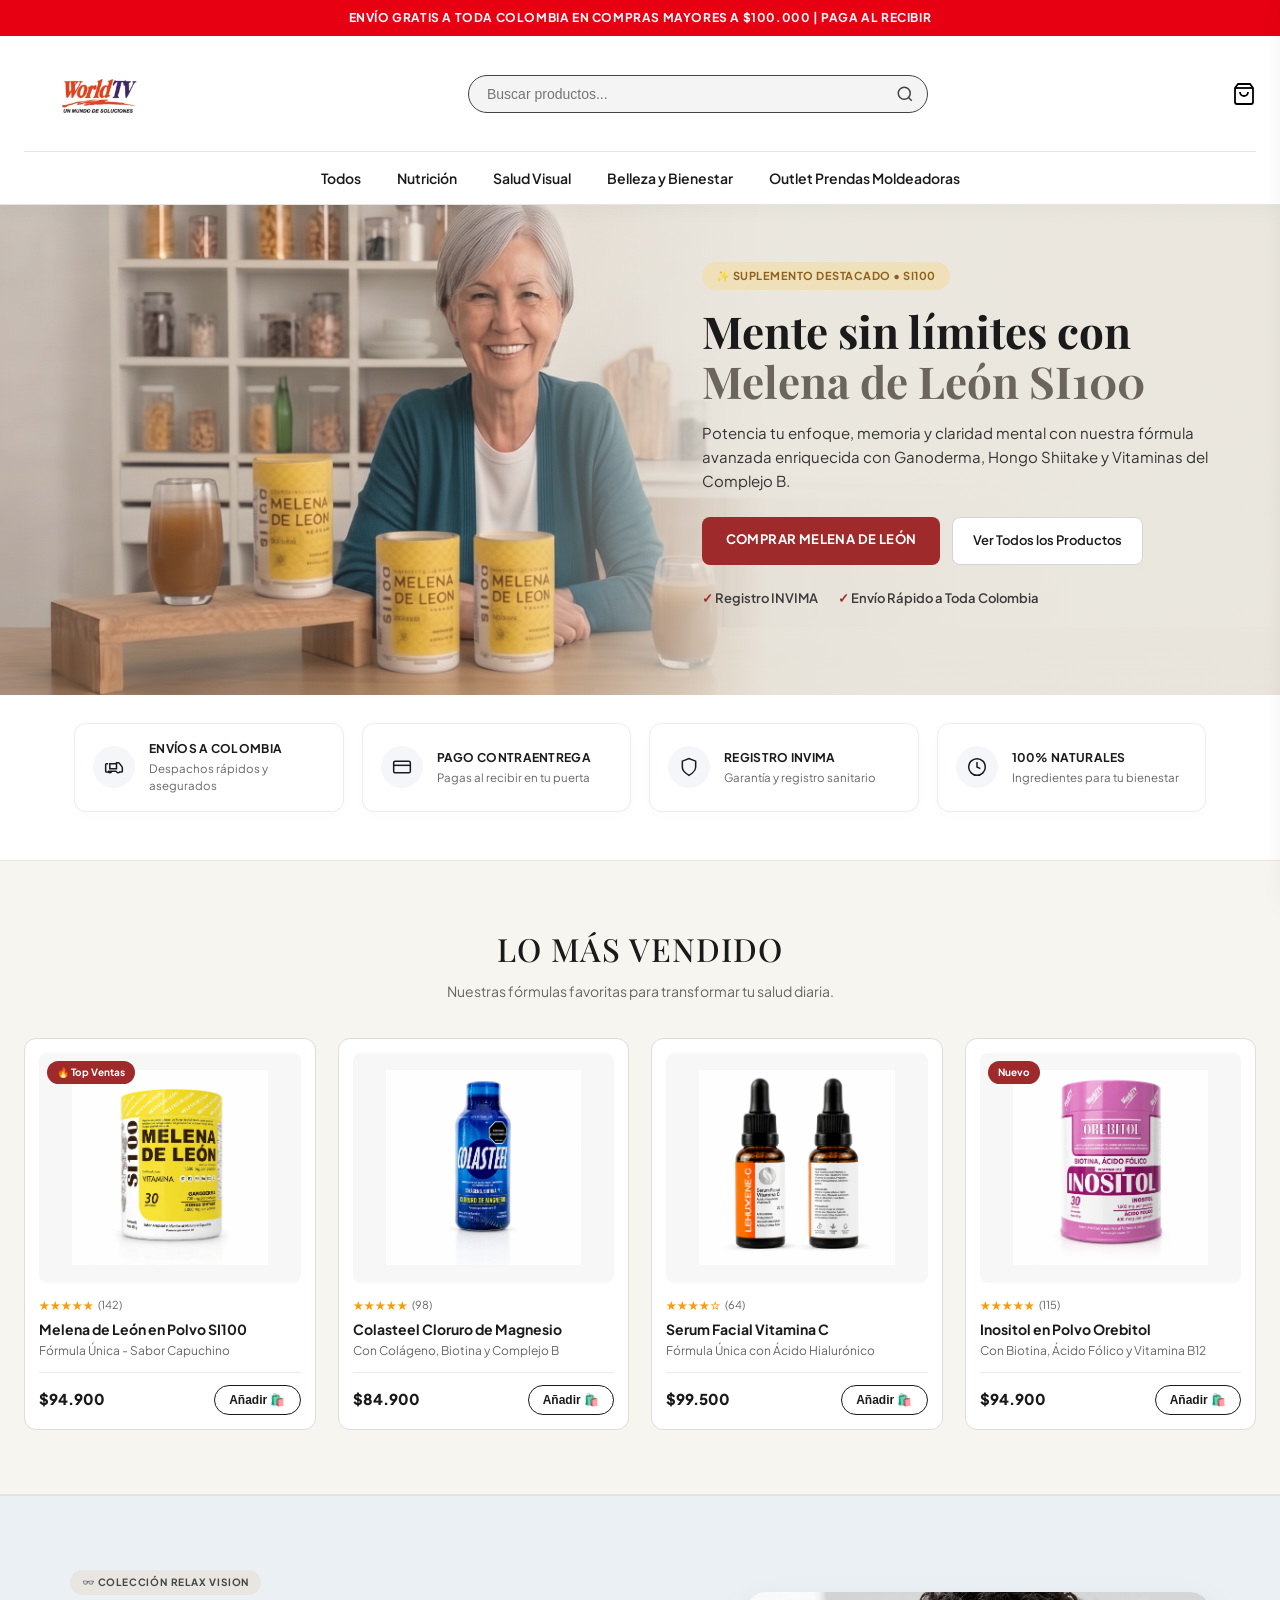
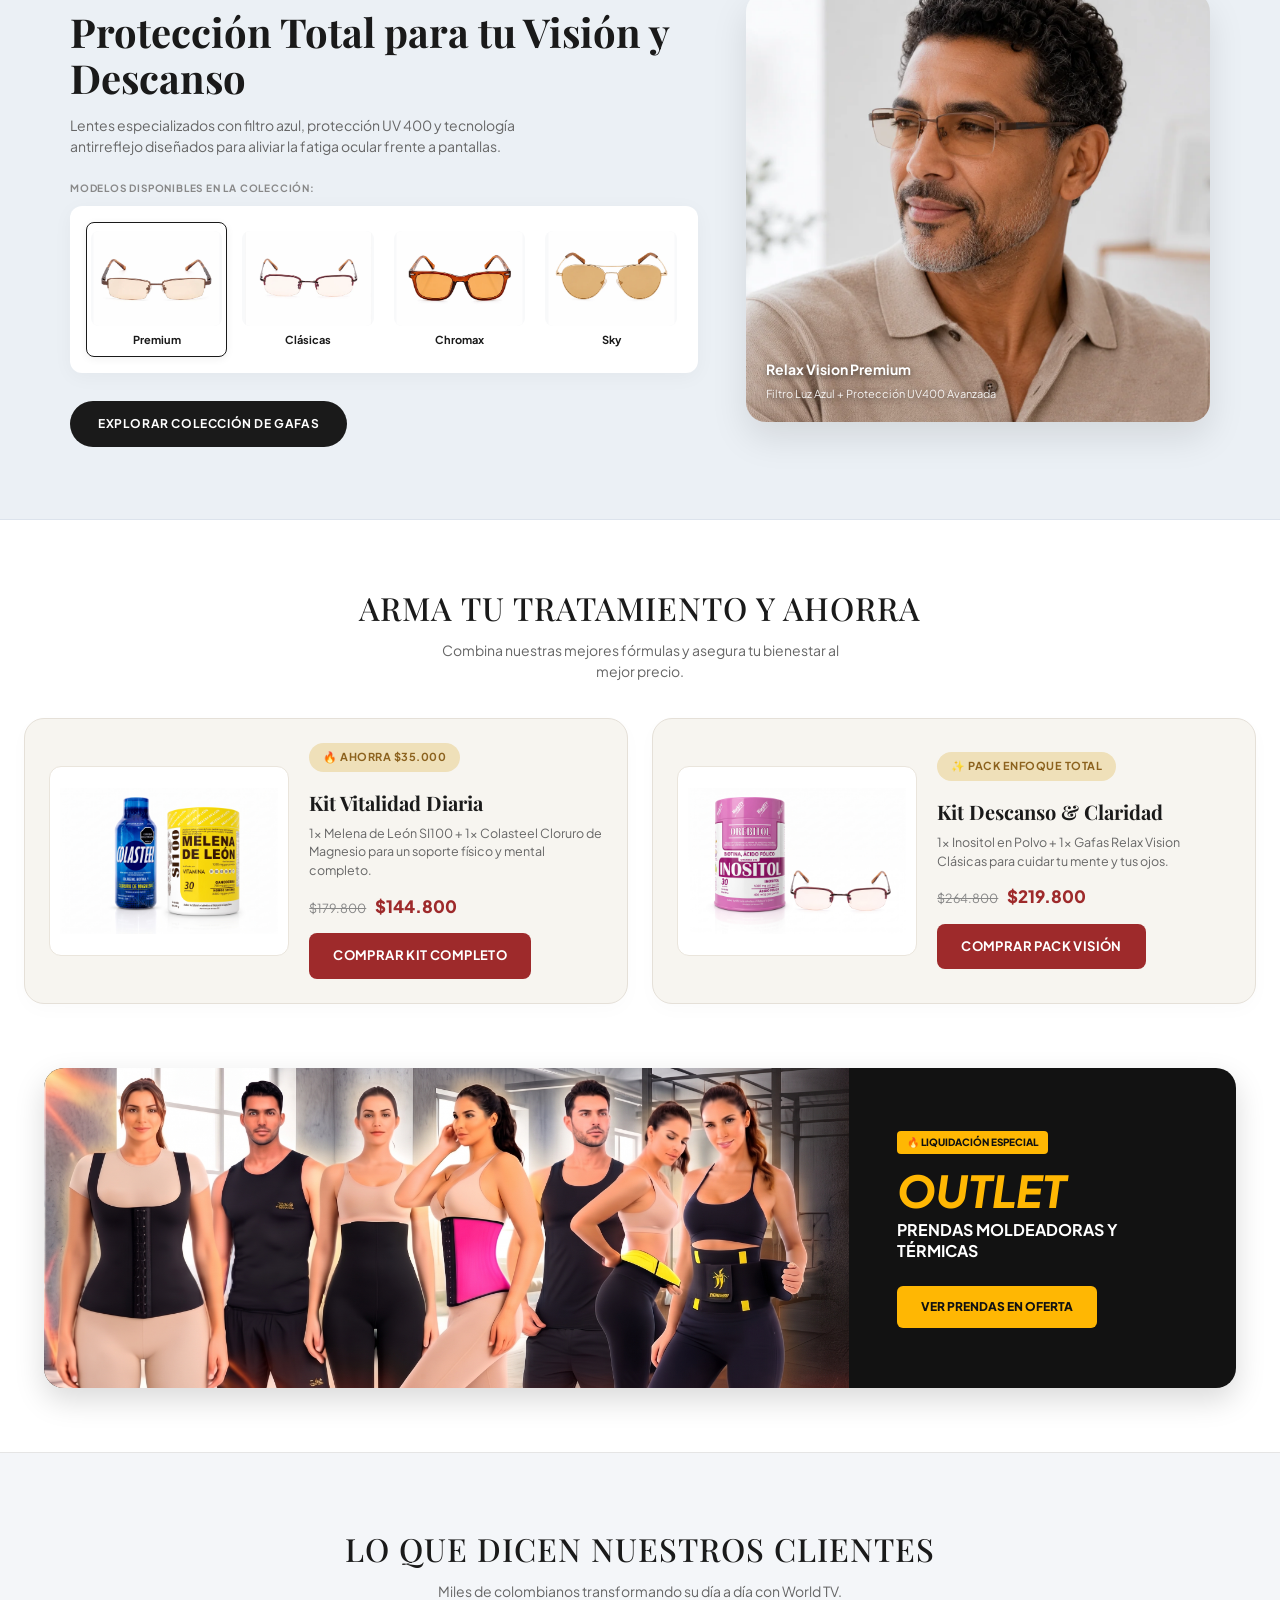
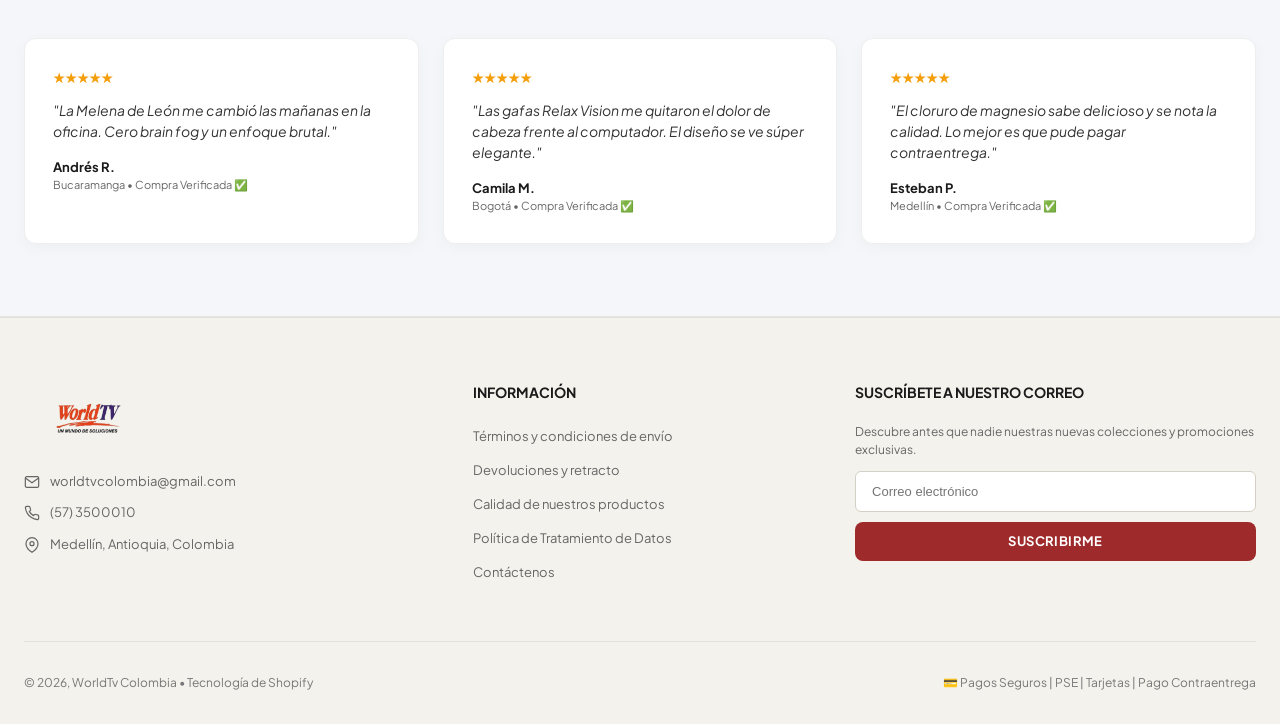
==== index.html @ 4fd919ef "feat :sparkles: responsive desing finished" ====
<!DOCTYPE html>
<html lang="es">
<head>
 <meta charset="UTF-8">
 <meta name="viewport" content="width=device-width, initial-scale=1.0">
 <title>World TV - Propuesta Rediseño Home</title>
 <!-- Tipografías -->
 <link rel="preconnect" href="https://fonts.googleapis.com">
 <link rel="preconnect" href="https://fonts.gstatic.com" crossorigin>
 <link href="https://fonts.googleapis.com/css2?family=Playfair+Display:wght@500;600;700&family=Plus+Jakarta+Sans:wght@400;500;600;700&display=swap" rel="stylesheet">
 <link rel="stylesheet" href="./styles.css">
</head>
<body>
 <!-- CONTENEDOR FIJO SUPERIOR (TOP BAR + HEADER) -->
 <div class="header-sticky-wrapper" id="headerWrapper">
   <!-- 1. TOP BAR -->
   <div class="top-bar">
     ENVÍO GRATIS A TODA COLOMBIA EN COMPRAS MAYORES A $100.000 | PAGA AL RECIBIR
   </div>
   <!-- 2. HEADER -->
   <!-- 2. HEADER -->
   <header class="site-header">
    <div class="header-main">
      <!-- Izquierda: Menú Hamburguesa (Solo visible en móvil) -->
      <button class="mobile-menu-btn" aria-label="Menú" onclick="toggleMobileMenu()">
        <svg width="24" height="24" fill="none" stroke="currentColor" stroke-width="2" viewBox="0 0 24 24">
          <line x1="3" y1="12" x2="21" y2="12"></line>
          <line x1="3" y1="6" x2="21" y2="6"></line>
          <line x1="3" y1="18" x2="21" y2="18"></line>
        </svg>
      </button>

      <!-- Logo (Alineado a la izquierda en PC, centrado en móvil gracias al CSS) -->
      <a href="./index.html" class="logo-link">
        <img src="./storage/images/logo.png" alt="World TV" class="site-logo">
      </a>

      <!-- Barra de búsqueda clásica (Visible en PC) -->
      <div class="search-bar">
        <input type="text" placeholder="Buscar productos...">
        <svg fill="none" stroke="currentColor" stroke-width="2" viewBox="0 0 24 24">
          <circle cx="11" cy="11" r="8"></circle>
          <line x1="21" y1="21" x2="16.65" y2="16.65"></line>
        </svg>
      </div>

      <!-- Acciones derechas para móvil (Lupa y Carrito) -->
      <div class="header-right-actions">
        <button class="search-toggle-btn" aria-label="Buscar" onclick="toggleSearchBox()">
          <svg width="22" height="22" fill="none" stroke="currentColor" stroke-width="2" viewBox="0 0 24 24">
            <circle cx="11" cy="11" r="8"></circle>
            <line x1="21" y1="21" x2="16.65" y2="16.65"></line>
          </svg>
        </button>
      </div>

      <!-- Botón de carrito general (Visible en PC y móvil) -->
      <button class="cart-btn" aria-label="Carrito" onclick="toggleCart()">
        <svg width="24" height="24" fill="none" stroke="currentColor" stroke-width="1.8" viewBox="0 0 24 24">
          <path d="M6 2L3 6v14a2 2 0 0 0 2 2h14a2 2 0 0 0 2-2V6l-3-4z"></path>
          <line x1="3" y1="6" x2="21" y2="6"></line>
          <path d="M16 10a4 4 0 0 1-8 0"></path>
        </svg>
      </button>
    </div>

    <!-- Barra de búsqueda desplegable oculta inicialmente en móviles -->
    <div class="expandable-search-bar" id="expandableSearch">
      <div class="search-bar">
        <input type="text" placeholder="Buscar Melena de León, Gafas, Magnesio...">
        <svg fill="none" stroke="currentColor" stroke-width="2" viewBox="0 0 24 24">
          <circle cx="11" cy="11" r="8"></circle>
          <line x1="21" y1="21" x2="16.65" y2="16.65"></line>
        </svg>
      </div>
    </div>

    <nav>
      <ul class="nav-links" id="navLinks">
        <li><a href="#" onclick="toggleMobileMenu()">Todos</a></li>
        <li><a href="./nutricion.html" onclick="toggleMobileMenu()">Nutrición</a></li>
        <li><a href="./vision.html" onclick="toggleMobileMenu()">Salud Visual</a></li>
        <li><a href="./belleza.html" onclick="toggleMobileMenu()">Belleza y Bienestar</a></li>
        <li><a href="./outlet.html" onclick="toggleMobileMenu()">Outlet Prendas Moldeadoras</a></li>
      </ul>
    </nav>
  </header>
 </div>

 <!-- 3. HERO BANNER PRINCIPAL -->
 <section class="hero-section">
   <div class="hero-container">
     <div class="hero-content">
       <span class="pill-badge">✨ SUPLEMENTO DESTACADO • SI100</span>
       <h1 class="hero-title">
         Mente sin límites con
         <span>Melena de León SI100</span>
       </h1>
       <p class="hero-desc">
         Potencia tu enfoque, memoria y claridad mental con nuestra fórmula avanzada enriquecida con Ganoderma, Hongo Shiitake y Vitaminas del Complejo B.
       </p>
       <div class="hero-ctas">
         <a href="#" class="btn-primary">COMPRAR MELENA DE LEÓN</a>
         <a href="./nutricion.html" class="btn-secondary">Ver Todos los Productos</a>
        </div>
       <div class="hero-checks">
         <span>Registro INVIMA</span>
         <span>Envío Rápido a Toda Colombia</span>
       </div>
     </div>
   </div>
 </section>

 <!-- 4. TRUST BADGES -->
 <section class="trust-section">
   <div class="trust-card">
     <div class="trust-icon">
       <svg width="20" height="20" fill="none" stroke="currentColor" stroke-width="1.8" viewBox="0 0 24 24"><path d="M5 18H3c-.6 0-1-.4-1-1V9c0-.6.4-1 1-1h2m14 10h2c.6 0 1-.4 1-1v-4c0-.5-.2-1-.5-1.4l-3-4c-.3-.4-.8-.6-1.3-.6H15v6m-10 4h10m-10 0a2 2 0 1 0 4 0m6 0a2 2 0 1 0 4 0M7 8h8v6H7V8z"></path></svg>
     </div>
     <div class="trust-text">
       <h4>Envíos a Colombia</h4>
       <p>Despachos rápidos y asegurados</p>
     </div>
   </div>
   <div class="trust-card">
     <div class="trust-icon">
       <svg width="20" height="20" fill="none" stroke="currentColor" stroke-width="1.8" viewBox="0 0 24 24"><rect x="2" y="5" width="20" height="14" rx="2"></rect><line x1="2" y1="10" x2="22" y2="10"></line></svg>
     </div>
     <div class="trust-text">
       <h4>Pago Contraentrega</h4>
       <p>Pagas al recibir en tu puerta</p>
     </div>
   </div>
   <div class="trust-card">
     <div class="trust-icon">
       <svg width="20" height="20" fill="none" stroke="currentColor" stroke-width="1.8" viewBox="0 0 24 24"><path d="M12 22s8-4 8-10V5l-8-3-8 3v7c0 6 8 10 8 10z"></path></svg>
     </div>
     <div class="trust-text">
       <h4>Registro INVIMA</h4>
       <p>Garantía y registro sanitario</p>
     </div>
   </div>
   <div class="trust-card">
     <div class="trust-icon">
       <svg width="20" height="20" fill="none" stroke="currentColor" stroke-width="1.8" viewBox="0 0 24 24"><path d="M12 22C6.5 22 2 17.5 2 12S6.5 2 12 2s10 4.5 10 10-4.5 10-10 10z"></path><path d="M12 6v6l4 2"></path></svg>
     </div>
     <div class="trust-text">
       <h4>100% Naturales</h4>
       <p>Ingredientes para tu bienestar</p>
     </div>
   </div>
 </section>

 <!-- 5. LO MÁS VENDIDO -->
 <section class="bestsellers-section">
   <div class="section-header">
     <h2>LO MÁS VENDIDO</h2>
     <p>Nuestras fórmulas favoritas para transformar tu salud diaria.</p>
   </div>
   <div class="products-grid">
     <!-- Producto 1 -->
     <article class="product-card">
       <span class="card-badge">🔥 Top Ventas</span>
       <div class="product-img-box">
         <img src="./storage/images/melena_x_1_IA.webp" alt="Melena de León">
       </div>
       <div class="product-rating">★★★★★ <span>(142)</span></div>
       <h3 class="product-title">Melena de León en Polvo SI100</h3>
       <p class="product-subtitle">Fórmula Única - Sabor Capuchino</p>
       <div class="product-bottom">
         <div class="product-price">$94.900</div>
         <button class="add-btn">Añadir 🛍️</button>
       </div>
     </article>
     <!-- Producto 2: Colasteel Cloruro de Magnesio (Con enlace directo) -->
     <article class="product-card">
       <a href="./producto.html" style="text-decoration: none; color: inherit; display: flex; flex-direction: column; height: 100%;">
         <div class="product-img-box">
           <img src="./storage/images/cloruro_x_1_IA_4a08858f-a74e-4d46-a666-cbb3b61e67df.webp" alt="Cloruro de Magnesio">
         </div>
         <div class="product-rating">★★★★★ <span>(98)</span></div>
         <h3 class="product-title">Colasteel Cloruro de Magnesio</h3>
         <p class="product-subtitle">Con Colágeno, Biotina y Complejo B</p>
       </a>
       <div class="product-bottom">
         <div class="product-price">$84.900</div>
         <button class="add-btn" onclick="window.location.href='./producto.html'">Añadir 🛍️</button>
       </div>
     </article>
     <!-- Producto 3 -->
     <article class="product-card">
       <div class="product-img-box">
         <img src="./storage/images/suerox2.webp" alt="Vitamina C">
       </div>
       <div class="product-rating">★★★★☆ <span>(64)</span></div>
       <h3 class="product-title">Serum Facial Vitamina C</h3>
       <p class="product-subtitle">Fórmula Única con Ácido Hialurónico</p>
       <div class="product-bottom">
         <div class="product-price">$99.500</div>
         <button class="add-btn">Añadir 🛍️</button>
       </div>
     </article>
     <!-- Producto 4 -->
     <article class="product-card">
       <span class="card-badge">Nuevo</span>
       <div class="product-img-box">
         <img src="./storage/images/inositol_x_1_IA.webp" alt="Inositol">
       </div>
       <div class="product-rating">★★★★★ <span>(115)</span></div>
       <h3 class="product-title">Inositol en Polvo Orebitol</h3>
       <p class="product-subtitle">Con Biotina, Ácido Fólico y Vitamina B12</p>
       <div class="product-bottom">
         <div class="product-price">$94.900</div>
         <button class="add-btn">Añadir 🛍️</button>
       </div>
     </article>
   </div>
 </section>

 <!-- 6. COLECCIÓN RELAX VISION -->
 <section class="vision-section">
   <div class="vision-container">
     <div>
       <span class="vision-tag">👓 COLECCIÓN RELAX VISION</span>
       <h2 class="vision-title">Protección Total para tu Visión y Descanso</h2>
       <p class="vision-desc">
         Lentes especializados con filtro azul, protección UV 400 y tecnología antirreflejo diseñados para aliviar la fatiga ocular frente a pantallas.
       </p>
       <div class="models-label">MODELOS DISPONIBLES EN LA COLECCIÓN:</div>
      
       <div class="models-box">
         <!-- Modelo 1: Premium -->
         <div class="model-item active"
              data-img="https://www.worldtv.com.co/cdn/shop/files/realx_vision_premuim_uso.png?v=1781670203"
              data-title="Relax Vision Premium"
              data-desc="Filtro Luz Azul + Protección UV400 Avanzada">
           <div class="model-img-thumb">
             <img src="./storage/images/realx_vision_premuim.webp" alt="Premium">
           </div>
           <span>Premium</span>
         </div>
         <!-- Modelo 2: Clásicas -->
         <div class="model-item"
              data-img="https://www.worldtv.com.co/cdn/shop/files/clasicas_en_uso.png?v=1781669479"
              data-title="Relax Vision Clásicas"
              data-desc="Filtro Antirreflejo + Luz Azul">
           <div class="model-img-thumb">
             <img src="./storage/images/calsicas.webp" alt="Clásicas">
           </div>
           <span>Clásicas</span>
         </div>
         <!-- Modelo 3: Chromax -->
         <div class="model-item"
              data-img="https://www.worldtv.com.co/cdn/shop/files/cromax_uso_joven.png?v=1781671367"
              data-title="Relax Vision Chromax"
              data-desc="Protección UV400 y Contraste Mejorado">
           <div class="model-img-thumb">
             <img src="./storage/images/cromax.webp" alt="Chromax">
           </div>
           <span>Chromax</span>
         </div>
         <!-- Modelo 4: Sky -->
         <div class="model-item"
              data-img="https://www.worldtv.com.co/cdn/shop/files/SKY_uso.png?v=1781672999"
              data-title="Relax Vision Sky"
              data-desc="Filtro Azul y Diseño Liviano">
           <div class="model-img-thumb">
             <img src="./storage/images/SKY.webp" alt="Sky">
           </div>
           <span>Sky</span>
         </div>
       </div>
       <a href="./vision.html" class="btn-dark">EXPLORAR COLECCIÓN DE GAFAS</a>
     </div>
    
     <div class="vision-image-card">
       <img id="mainVisionImg" src="./storage/images/realx_vision_premuim_uso_hombre.webp" alt="Modelo Gafas Relax Vision">
       <div class="vision-img-caption">
         <strong id="mainVisionTitle">Relax Vision Premium</strong>
         <span id="mainVisionDesc">Filtro Luz Azul + Protección UV400 Avanzada</span>
       </div>
     </div>
   </div>
 </section>

 <!-- 7. KITS Y COMBOS AHORRO -->
 <section class="kits-section-wrapper">
   <div class="section-header">
     <h2>ARMA TU TRATAMIENTO Y AHORRA</h2>
     <p>Combina nuestras mejores fórmulas y asegura tu bienestar al mejor precio.</p>
   </div>
   <div class="kits-grid">
     <div class="kit-card">
       <div class="kit-image-box">
         <img src="./storage/images/colasteel+melena.jpeg" alt="Kit Vitalidad Diaria">
       </div>
       <div class="kit-info">
         <span class="pill-badge">🔥 Ahorra $35.000</span>
         <h3>Kit Vitalidad Diaria</h3>
         <p>1x Melena de León SI100 + 1x Colasteel Cloruro de Magnesio para un soporte físico y mental completo.</p>
         <div class="kit-price"><del>$179.800</del> $144.800</div>
         <a href="#" class="btn-primary">COMPRAR KIT COMPLETO</a>
       </div>
     </div>
     <div class="kit-card">
       <div class="kit-image-box">
         <img src="./storage/images/inositol+clasicas.jpeg" alt="Kit Descanso y Claridad">
       </div>
       <div class="kit-info">
         <span class="pill-badge">✨ Pack Enfoque Total</span>
         <h3>Kit Descanso & Claridad</h3>
         <p>1x Inositol en Polvo + 1x Gafas Relax Vision Clásicas para cuidar tu mente y tus ojos.</p>
         <div class="kit-price"><del>$264.800</del> $219.800</div>
         <a href="#" class="btn-primary">COMPRAR PACK VISIÓN</a>
       </div>
     </div>
   </div>
 </section>

 <!-- 8. BANNER OUTLET MOLDEADORAS -->
 <section class="outlet-section">
   <div class="outlet-banner">
     <div class="outlet-people"></div>
     <div class="outlet-content">
       <span class="outlet-badge">🔥 LIQUIDACIÓN ESPECIAL</span>
       <h2 class="outlet-title">OUTLET</h2>
       <p class="outlet-subtitle">PRENDAS MOLDEADORAS Y TÉRMICAS</p>
       <a href="./outlet.html" class="outlet-btn">VER PRENDAS EN OFERTA</a>
     </div>
   </div>
 </section>

 <!-- 9. TESTIMONIOS -->
 <section class="reviews-section">
   <div class="section-header">
     <h2>LO QUE DICEN NUESTROS CLIENTES</h2>
     <p>Miles de colombianos transformando su día a día con World TV.</p>
   </div>
   <div class="reviews-grid">
     <div class="review-card">
       <div class="review-stars">★★★★★</div>
       <p class="review-text">"La Melena de León me cambió las mañanas en la oficina. Cero brain fog y un enfoque brutal."</p>
       <div class="review-author">Andrés R. <span>Bucaramanga • Compra Verificada ✅</span></div>
     </div>
     <div class="review-card">
       <div class="review-stars">★★★★★</div>
       <p class="review-text">"Las gafas Relax Vision me quitaron el dolor de cabeza frente al computador. El diseño se ve súper elegante."</p>
       <div class="review-author">Camila M. <span>Bogotá • Compra Verificada ✅</span></div>
     </div>
     <div class="review-card">
       <div class="review-stars">★★★★★</div>
       <p class="review-text">"El cloruro de magnesio sabe delicioso y se nota la calidad. Lo mejor es que pude pagar contraentrega."</p>
       <div class="review-author">Esteban P. <span>Medellín • Compra Verificada ✅</span></div>
     </div>
   </div>
 </section>

 <!-- 10. FOOTER LIMPIO Y ELEGANTE -->
 <footer class="site-footer">
   <div class="footer-container">
     <div class="footer-col">
       <a href="#" class="footer-logo-link">
         <img src="./storage/images/logo.png" alt="World TV" class="footer-logo">
       </a>
      
       <!-- Contacto con iconos SVG profesionales (Cero emojis) -->
       <div class="footer-contact-item">
         <svg width="16" height="16" fill="none" stroke="currentColor" stroke-width="1.8" viewBox="0 0 24 24"><path d="M4 4h16c1.1 0 2 .9 2 2v12c0 1.1-.9 2-2 2H4c-1.1 0-2-.9-2-2V6c0-1.1.9-2 2-2z"></path><polyline points="22,6 12,13 2,6"></polyline></svg>
         worldtvcolombia@gmail.com
       </div>
      
       <div class="footer-contact-item">
         <svg width="16" height="16" fill="none" stroke="currentColor" stroke-width="1.8" viewBox="0 0 24 24"><path d="M22 16.92v3a2 2 0 0 1-2.18 2 19.79 19.79 0 0 1-8.63-3.07 19.5 19.5 0 0 1-6-6 19.79 19.79 0 0 1-3.07-8.67A2 2 0 0 1 4.11 2h3a2 2 0 0 1 2 1.72 12.84 12.84 0 0 0 .7 2.81 2 2 0 0 1-.45 2.11L8.09 9.91a16 16 0 0 0 6 6l1.27-1.27a2 2 0 0 1 2.11-.45 12.84 12.84 0 0 0 2.81.7A2 2 0 0 1 22 16.92z"></path></svg>
         (57) 3500010
       </div>
      
       <div class="footer-contact-item">
         <svg width="16" height="16" fill="none" stroke="currentColor" stroke-width="1.8" viewBox="0 0 24 24"><path d="M21 10c0 7-9 13-9 13s-9-6-9-13a9 9 0 0 1 18 0z"></path><circle cx="12" cy="10" r="3"></circle></svg>
         Medellín, Antioquia, Colombia
       </div>
     </div>
     <div class="footer-col">
       <h4>Información</h4>
       <ul>
         <li><a href="#">Términos y condiciones de envío</a></li>
         <li><a href="#">Devoluciones y retracto</a></li>
         <li><a href="#">Calidad de nuestros productos</a></li>
         <li><a href="#">Política de Tratamiento de Datos</a></li>
         <li><a href="#">Contáctenos</a></li>
       </ul>
     </div>
     <div class="footer-col footer-newsletter">
       <h4>Suscríbete a nuestro correo</h4>
       <p style="font-size:12px; color:var(--text-muted); margin-bottom:12px;">Descubre antes que nadie nuestras nuevas colecciones y promociones exclusivas.</p>
       <input type="email" placeholder="Correo electrónico">
       <a href="#" class="btn-primary" style="display:block; text-align:center; padding:10px;">SUSCRIBIRME</a>
     </div>
   </div>
   <div class="footer-bottom">
     <div>© 2026, WorldTv Colombia • Tecnología de Shopify</div>
     <div>💳 Pagos Seguros | PSE | Tarjetas | Pago Contraentrega</div>
   </div>
 </footer>

 <!-- SCRIPT GENERAL -->
 <script src="./scripts.js"></script>

 <!-- SIDEBAR DEL CARRITO FLOTANTE -->
 <div class="cart-overlay" id="cartOverlay" onclick="toggleCart()"></div>
 <div class="cart-drawer" id="cartDrawer">
   <div class="cart-header">
     <h3>TU CARRITO</h3>
     <button class="cart-close-btn" onclick="toggleCart()">✕</button>
   </div>
   <div class="cart-body">
     <div class="cart-item-card">
       <img src="./storage/images/cloruro_x_1_IA_4a08858f-a74e-4d46-a666-cbb3b61e67df.webp" alt="Colasteel">
       <div class="cart-item-details">
         <div class="cart-item-title-row">
           <h4>Colasteel Cloruro de Magnesio 500 ml</h4>
           <button class="item-remove">✕</button>
         </div>
         <div class="cart-item-price-row">
           <span class="cart-item-old">$127.500</span>
           <span class="cart-item-current">$101.031</span>
         </div>
         <div class="cart-item-qty-row">
           <div class="qty-selector">
             <button>-</button>
             <span>1</span>
             <button>+</button>
           </div>
           <span class="cart-item-total">$101.031</span>
         </div>
       </div>
     </div>
     <div class="cart-upsell-section">
       <h5>Complementa tu rutina:</h5>
       <div class="cart-upsell-slider">
         <div class="upsell-card">
           <img src="./storage/images/suerox2.webp" alt="Resveratrol">
           <p class="upsell-name">Resveratrol 500 ml - Fórmula Única</p>
           <span class="upsell-price">A partir de $101.500,00 COP</span>
           <button class="upsell-add">Añadir</button>
         </div>
         <div class="upsell-card">
           <img src="./storage/images/melena_x_1_IA.webp" alt="Melena de León">
           <p class="upsell-name">Melena de León en Polvo - Sabor a capuchino</p>
           <span class="upsell-price">A partir de $94.900,00 COP</span>
           <button class="upsell-add">Añadir</button>
         </div>
       </div>
     </div>
   </div>
   <div class="cart-footer">
     <div class="cart-summary-row">
       <span>Subtotal</span>
       <strong>$101.031</strong>
     </div>
     <div class="cart-summary-row">
       <span>Envío</span>
       <strong>Incluido</strong>
     </div>
     <div class="cart-summary-row total-row">
       <span>Total</span>
       <strong>$101.031</strong>
     </div>
     <a href="#" class="cart-checkout-btn" onclick="toggleCart(); toggleCheckoutModal(); return false;">Pagar</a>
     <div class="cart-trust-badges">
       <span>🔒 4.8 <span>★★★★★</span> 500 de confianza</span>
       <span>🛡️ GMP producto</span>
     </div>
     <div class="payment-methods-icons">
       <span>💳</span> <span>Nequi</span> <span>Daviplata</span> <span>PSE</span> <span>Addi</span>
     </div>
   </div>
 </div>

 <!-- MODAL DE CHECKOUT / REALIZA TU PEDIDO -->
 <div class="checkout-modal-overlay" id="checkoutModalOverlay" onclick="toggleCheckoutModal()"></div>
 <div class="checkout-modal-container" id="checkoutModal">
   <div class="checkout-modal-header">
     <h2>¡REALIZA TU PEDIDO!</h2>
     <button class="checkout-close-btn" onclick="toggleCheckoutModal()">✕</button>
   </div>
   <div class="checkout-modal-body">
     <div class="checkout-form-col">
       <h3>INGRESA TUS DATOS COMPLETOS</h3>
       <form class="checkout-form" onsubmit="event.preventDefault(); alert('¡Pedido realizado con éxito!');">
         <div class="form-row">
           <div class="form-group">
             <label>Nombre:</label>
             <div class="input-with-icon">
               <svg width="14" height="14" fill="none" stroke="currentColor" stroke-width="2" viewBox="0 0 24 24"><path d="M20 21v-2a4 4 0 0 0-4-4H8a4 4 0 0 0-4 4v2"></path><circle cx="12" cy="7" r="4"></circle></svg>
               <input type="text" placeholder="Nombre" required>
             </div>
           </div>
           <div class="form-group">
             <label>Apellido:</label>
             <div class="input-with-icon">
               <svg width="14" height="14" fill="none" stroke="currentColor" stroke-width="2" viewBox="0 0 24 24"><path d="M20 21v-2a4 4 0 0 0-4-4H8a4 4 0 0 0-4 4v2"></path><circle cx="12" cy="7" r="4"></circle></svg>
               <input type="text" placeholder="Apellido" required>
             </div>
           </div>
         </div>
         <div class="form-row">
           <div class="form-group">
             <label>Teléfono:</label>
             <div class="input-with-icon">
               <svg width="14" height="14" fill="none" stroke="currentColor" stroke-width="2" viewBox="0 0 24 24"><path d="M22 16.92v3a2 2 0 0 1-2.18 2 19.79 19.79 0 0 1-8.63-3.07 19.5 19.5 0 0 1-6-6 19.79 19.79 0 0 1-3.07-8.67A2 2 0 0 1 4.11 2h3a2 2 0 0 1 2 1.72 12.84 12.84 0 0 0 .7 2.81 2 2 0 0 1-.45 2.11L8.09 9.91a16 16 0 0 0 6 6l1.27-1.27a2 2 0 0 1 2.11-.45 12.84 12.84 0 0 0 2.81.7A2 2 0 0 1 22 16.92z"></path></svg>
               <input type="tel" placeholder="Teléfono" required>
             </div>
           </div>
           <div class="form-group">
             <label>Departamento:</label>
             <select required>
               <option value="" disabled selected>Departamento</option>
               <option value="Antioquia">Antioquia</option>
               <option value="Bogota">Bogotá D.C.</option>
               <option value="Cundinamarca">Cundinamarca</option>
               <option value="Valle">Valle del Cauca</option>
               <option value="Santander">Santander</option>
             </select>
           </div>
         </div>
         <div class="form-row">
           <div class="form-group">
             <label>Ciudad:</label>
             <div class="input-with-icon">
               <svg width="14" height="14" fill="none" stroke="currentColor" stroke-width="2" viewBox="0 0 24 24"><path d="M21 10c0 7-9 13-9 13s-9-6-9-13a9 9 0 0 1 18 0z"></path><circle cx="12" cy="10" r="3"></circle></svg>
               <input type="text" placeholder="Ciudad" required>
             </div>
           </div>
           <div class="form-group">
             <label>Dirección:</label>
             <div class="input-with-icon">
               <svg width="14" height="14" fill="none" stroke="currentColor" stroke-width="2" viewBox="0 0 24 24"><path d="M21 10c0 7-9 13-9 13s-9-6-9-13a9 9 0 0 1 18 0z"></path><circle cx="12" cy="10" r="3"></circle></svg>
               <input type="text" placeholder="Calle, Carrera, Diagonal o Transversal" required>
             </div>
           </div>
         </div>
         <div class="form-row">
           <div class="form-group">
             <label>Correo electrónico:</label>
             <div class="input-with-icon">
               <svg width="14" height="14" fill="none" stroke="currentColor" stroke-width="2" viewBox="0 0 24 24"><path d="M4 4h16c1.1 0 2 .9 2 2v12c0 1.1-.9 2-2 2H4c-1.1 0-2-.9-2-2V6c0-1.1.9-2 2-2z"></path><polyline points="22,6 12,13 2,6"></polyline></svg>
               <input type="email" placeholder="Correo electrónico" required>
             </div>
           </div>
           <div class="form-group">
             <label>Especificación:</label>
             <div class="input-with-icon">
               <svg width="14" height="14" fill="none" stroke="currentColor" stroke-width="2" viewBox="0 0 24 24"><line x1="8" y1="6" x2="21" y2="6"></line><line x1="8" y1="12" x2="21" y2="12"></line><line x1="8" y1="18" x2="21" y2="18"></line><line x1="3" y1="6" x2="3.01" y2="6"></line><line x1="3" y1="12" x2="3.01" y2="12"></line><line x1="3" y1="18" x2="3.01" y2="18"></line></svg>
               <input type="text" placeholder="(Casa/Apartamento/Edificio)">
             </div>
           </div>
         </div>
       </form>
       <div class="shipping-banner-bar">
         🚚 ENVÍOS DE 24-48 HORAS 🚚
       </div>
     </div>
     <div class="checkout-summary-col">
       <div class="checkout-receipt-box">
         <div class="receipt-row">
           <span>Subtotal</span>
           <strong id="chkSubtotal">$179.800</strong>
         </div>
         <div class="receipt-row">
           <span>Envío</span>
           <strong>Incluido</strong>
         </div>
         <div class="receipt-row total">
           <span>Total</span>
           <strong id="chkTotal">$179.800</strong>
         </div>
       </div>
       <div class="checkout-packages-selector">
         <span class="packages-label-mini">Paquetes</span>
         <div class="checkout-pkgs-grid">
           <div class="chk-pkg-card" onclick="selectCheckoutPackage(this, '$101.031')">
             <span class="chk-title">Lleva 1</span>
             <img src="./storage/images/cloruro_x_1_IA_4a08858f-a74e-4d46-a666-cbb3b61e67df.webp" alt="1">
             <del>$127.500</del>
             <strong>$101.031</strong>
           </div>
           <div class="chk-pkg-card active" onclick="selectCheckoutPackage(this, '$179.800')">
             <span class="badge-best-chk">MAS VENDIDO</span>
             <span class="chk-title">Lleva 2</span>
             <img src="./storage/images/suerox2.webp" alt="2">
             <del>$202.062</del>
             <strong>$179.800</strong>
           </div>
           <div class="chk-pkg-card" onclick="selectCheckoutPackage(this, '$221.250')">
             <span class="chk-title">Lleva 3</span>
             <img src="./storage/images/suerox2.webp" alt="3">
             <del>$303.093</del>
             <strong>$221.250</strong>
         </div>
       </div>
       </div>
       <button class="btn-checkout-submit" onclick="alert('¡Pedido confirmado con éxito!')">
         COMPRA AHORA
       </button>
       <div class="payment-methods-icons">
         <span>💳</span> <span>Nequi</span> <span>PSE</span> <span>Addi</span> <span>Daviplata</span>
       </div>
     </div>
   </div>
 </div>
</body>
</html>
---- styles.css ----
:root {
  --brand-red: #D90429;
  --brand-burgundy: #9E2A2B;
  --brand-dark: #1A1A1A;
  --text-muted: #666666;
  --bg-cream: #F7F5F0;     /* Fondo crema suave y elegante */
  --bg-light: #F4F6F9;     /* Fondo perla técnico */
  --gold-accent: #E09F3E;
  --border-soft: #E5E5E5;
  --radius-lg: 20px;
  --radius-md: 12px;
  --font-serif: 'Playfair Display', Georgia, serif;
  --font-sans: 'Plus Jakarta Sans', sans-serif;
}

* {
  box-sizing: border-box;
  margin: 0;
  padding: 0;
}

body {
  font-family: var(--font-sans);
  color: var(--brand-dark);
  background-color: #FFFFFF;
  line-height: 1.5;
  padding-top: 175px; /* Espacio para que el contenido no quede debajo del header fijo */
}

/* --- CONTENEDOR FIJO SUPERIOR (TOP BAR + HEADER) --- */
.header-sticky-wrapper {
  position: fixed;
  top: 0;
  left: 0;
  width: 100%;
  z-index: 950;
  background-color: #FFFFFF;
  box-shadow: 0 4px 20px rgba(0, 0, 0, 0.04);
  transition: transform 0.3s ease-in-out;
}

.header-sticky-wrapper.header-hidden {
  transform: translateY(-100%);
}

/* TOP BAR */
.top-bar {
  background-color: #E60012;
  color: #FFFFFF;
  text-align: center;
  padding: 9px 16px;
  font-size: 12px;
  font-weight: 700;
  letter-spacing: 0.6px;
  text-transform: uppercase;
}

/* HEADER */
.site-header {
  max-width: 1280px;
  margin: 0 auto;
  padding: 18px 24px 0;
  background-color: #FFFFFF;
  border-bottom: 1px solid var(--border-soft);
}

.header-main {
  display: flex;
  align-items: center;
  justify-content: space-between;
  gap: 24px;
  padding-bottom: 18px;
  border-bottom: 1px solid var(--border-soft);
}

.logo {
  font-size: 28px;
  font-weight: 800;
  font-style: italic;
  color: var(--brand-red);
  text-decoration: none;
  line-height: 1;
}

.logo span {
  color: var(--brand-dark);
}

.logo small {
  display: block;
  font-size: 9px;
  font-style: normal;
  letter-spacing: 1.5px;
  color: var(--text-muted);
  margin-top: 3px;
}

.logo-link {
  display: inline-flex;
  align-items: center;
}

.site-logo {
  width: 140px;
  height: auto;
  object-fit: contain;
}

.search-bar {
  flex: 1;
  max-width: 460px;
  position: relative;
}

.search-bar input {
  width: 100%;
  padding: 10px 40px 10px 18px;
  border-radius: 50px;
  border: 1.5px solid #444;
  background-color: #F4F4F4;
  font-size: 14px;
  outline: none;
  transition: all 0.2s;
}

.search-bar input:focus {
  background-color: #FFF;
  border-color: var(--brand-red);
}

.search-bar svg {
  position: absolute;
  right: 14px;
  top: 50%;
  transform: translateY(-50%);
  width: 18px;
  height: 18px;
  color: #444;
}

.header-right-actions {
  display: none; /* Oculto en PC, solo usado en móvil */
}

.expandable-search-bar {
  max-height: 0;
  overflow: hidden;
}

.cart-btn {
  background: none;
  border: none;
  cursor: pointer;
  position: relative;
  display: flex;
  align-items: center;
  gap: 8px;
  font-weight: 600;
  font-size: 14px;
}

.nav-links {
  display: flex;
  justify-content: center;
  gap: 36px;
  list-style: none;
  padding: 14px 0;
}

.nav-links a {
  text-decoration: none;
  color: var(--brand-dark);
  font-size: 14px;
  font-weight: 600;
  transition: color 0.2s;
}

.nav-links a:hover {
  color: var(--brand-red);
}

/* HERO BANNER */
.hero-section {
  position: relative;
  background-color: #E8E4DC;
  background-image: linear-gradient(90deg, rgba(232,228,220,0.1) 40%, rgba(235,232,224,0.92) 60%),
                    url('./storage/images/Gemini_Generated_Image_tfwqcztfwqcztfwq.jpeg');
  background-size: cover;
  background-position: center center;
  min-height: 520px;
  display: flex;
  align-items: center;
}

.hero-container {
  max-width: 1280px;
  width: 100%;
  margin: 0 auto;
  padding: 48px 24px;
  display: grid;
  grid-template-columns: 1.1fr 0.9fr;
  align-items: center;
}

.hero-content {
  grid-column: 2;
  max-width: 520px;
}

.pill-badge {
  display: inline-flex;
  align-items: center;
  gap: 6px;
  background-color: #EFE0B9;
  color: #8C621E;
  font-size: 11px;
  font-weight: 700;
  padding: 6px 14px;
  border-radius: 50px;
  letter-spacing: 0.5px;
  text-transform: uppercase;
  margin-bottom: 16px;
}

.hero-title {
  font-family: var(--font-serif);
  font-size: 44px;
  line-height: 1.12;
  color: var(--brand-dark);
  margin-bottom: 16px;
}

.hero-title span {
  color: #6B655E;
  display: block;
}

.hero-desc {
  font-size: 15px;
  color: #333;
  margin-bottom: 24px;
  line-height: 1.6;
}

.hero-ctas {
  display: flex;
  gap: 12px;
  flex-wrap: wrap;
  margin-bottom: 24px;
}

.btn-primary {
  background-color: var(--brand-burgundy);
  color: #FFF;
  padding: 13px 24px;
  border-radius: 8px;
  text-decoration: none;
  font-weight: 700;
  font-size: 13px;
  letter-spacing: 0.4px;
  transition: transform 0.2s, background 0.2s;
  display: inline-block;
}

.btn-primary:hover {
  background-color: #7D1F20;
  transform: translateY(-2px);
}

.btn-secondary {
  background-color: #FFFFFF;
  color: var(--brand-dark);
  padding: 13px 20px;
  border-radius: 8px;
  text-decoration: none;
  font-weight: 600;
  font-size: 13px;
  border: 1px solid #D5D5D5;
  transition: background 0.2s;
  display: inline-block;
}

.hero-checks {
  display: flex;
  gap: 20px;
  font-size: 13px;
  font-weight: 600;
  color: #3B3B3B;
}

.hero-checks span::before {
  content: "✓ ";
  color: var(--brand-burgundy);
  font-weight: 800;
}

/* TRUST BADGES */
.trust-section {
  max-width: 1180px;
  margin: 28px auto 48px;
  padding: 0 24px;
  display: grid;
  grid-template-columns: repeat(4, 1fr);
  gap: 18px;
}

.trust-card {
  display: flex;
  align-items: center;
  gap: 14px;
  padding: 16px 18px;
  border: 1px solid #ECECEC;
  border-radius: var(--radius-md);
  background: #FFF;
  box-shadow: 0 4px 14px rgba(0,0,0,0.02);
  transition: transform 0.3s ease, box-shadow 0.3s ease;
}

.trust-card:hover {
  transform: scale(1.05);
  box-shadow: 0 10px 25px rgba(0, 0, 0, 0.08);
}

.trust-icon {
  width: 42px;
  height: 42px;
  border-radius: 50%;
  background-color: #F4F6F9;
  color: var(--brand-dark);
  display: flex;
  align-items: center;
  justify-content: center;
  flex-shrink: 0;
}

.trust-text h4 {
  font-size: 12px;
  font-weight: 700;
  text-transform: uppercase;
  margin-bottom: 2px;
  letter-spacing: 0.3px;
}

.trust-text p {
  font-size: 11.5px;
  color: var(--text-muted);
}

/* LO MÁS VENDIDO */
.bestsellers-section {
  background-color: var(--bg-cream);
  padding: 64px 24px;
  margin-bottom: 0;
  border-top: 1px solid #ECE6DA;
  border-bottom: 1px solid #ECE6DA;
}

.section-header {
  text-align: center;
  margin-bottom: 36px;
  max-width: 1240px;
  margin-left: auto;
  margin-right: auto;
}

.section-header h2 {
  font-family: var(--font-serif);
  font-size: 32px;
  letter-spacing: 1px;
  text-transform: uppercase;
  font-weight: 500;
  margin-bottom: 8px;
}

.section-header p {
  font-size: 14px;
  color: var(--text-muted);
  max-width: 420px;
  margin: 0 auto;
}

.products-grid {
  display: grid;
  grid-template-columns: repeat(4, 1fr);
  gap: 22px;
  max-width: 1240px;
  margin: 0 auto;
}

.product-card {
  border: 1px solid #DDD;
  border-radius: var(--radius-md);
  padding: 14px;
  background: #FFF;
  display: flex;
  flex-direction: column;
  transition: transform 0.25s ease, box-shadow 0.25s ease;
  position: relative;
}

.product-card:hover {
  transform: translateY(-4px);
  box-shadow: 0 12px 24px rgba(0,0,0,0.08);
}

.card-badge {
  position: absolute;
  top: 22px;
  left: 22px;
  background: var(--brand-burgundy);
  color: #FFF;
  font-size: 10px;
  font-weight: 700;
  padding: 4px 10px;
  border-radius: 50px;
  z-index: 2;
}

.product-img-box {
  background-color: #F7F7F7;
  border-radius: 8px;
  height: 230px;
  display: flex;
  align-items: center;
  justify-content: center;
  margin-bottom: 14px;
  overflow: hidden;
}

.product-img-box img {
  max-height: 85%;
  max-width: 85%;
  object-fit: contain;
  transition: transform 0.3s ease;
}

.product-card:hover .product-img-box img {
  transform: scale(1.06);
}

.product-rating {
  font-size: 12px;
  color: #F59E0B;
  margin-bottom: 4px;
  display: flex;
  align-items: center;
  gap: 4px;
}

.product-rating span {
  color: var(--text-muted);
  font-size: 11px;
}

.product-title {
  font-size: 14px;
  font-weight: 700;
  color: var(--brand-dark);
  margin-bottom: 2px;
}

.product-subtitle {
  font-size: 12px;
  color: var(--text-muted);
  padding-bottom: 12px;
  margin-bottom: 12px;
  border-bottom: 1px solid #EAEAEA;
}

.product-bottom {
  display: flex;
  align-items: center;
  justify-content: space-between;
  margin-top: auto;
}

.product-price {
  font-size: 15px;
  font-weight: 800;
}

.add-btn {
  display: inline-flex;
  align-items: center;
  gap: 6px;
  padding: 7px 14px;
  border-radius: 50px;
  border: 1px solid var(--brand-dark);
  background: #FFF;
  color: var(--brand-dark);
  font-size: 12px;
  font-weight: 600;
  cursor: pointer;
  transition: all 0.2s;
}

.add-btn:hover {
  background: var(--brand-dark);
  color: #FFF;
}

/* KITS Y COMBOS */
.kits-section-wrapper {
  padding: 64px 24px;
  background-color: #FFFFFF;
}

.kits-grid {
  display: grid;
  grid-template-columns: repeat(2, 1fr);
  gap: 24px;
  max-width: 1240px;
  margin: 0 auto;
}

.kit-card {
  background: var(--bg-cream);
  border-radius: var(--radius-lg);
  padding: 24px;
  display: grid;
  grid-template-columns: 0.9fr 1.1fr;
  gap: 20px;
  align-items: center;
  border: 1px solid #E5E0D8;
  box-shadow: 0 6px 20px rgba(0,0,0,0.02);
}

.kit-image-box {
  background: #FFFFFF;
  border-radius: 12px;
  height: 190px;
  display: flex;
  align-items: center;
  justify-content: center;
  overflow: hidden;
  border: 1px solid #EAE5DC;
  padding: 10px;
}

.kit-image-box img {
  max-height: 100%;
  max-width: 100%;
  object-fit: contain;
}

.kit-info h3 {
  font-family: var(--font-serif);
  font-size: 20px;
  margin-bottom: 6px;
}

.kit-info p {
  font-size: 12.5px;
  color: var(--text-muted);
  margin-bottom: 14px;
}

.kit-price {
  font-size: 17px;
  font-weight: 800;
  color: var(--brand-burgundy);
  margin-bottom: 14px;
}

.kit-price del {
  font-size: 12.5px;
  color: #888;
  font-weight: 400;
  margin-right: 6px;
}

/* OUTLET */
.outlet-section {
  max-width: 1240px;
  margin: 0 auto 64px;
  padding: 0 24px;
}

.outlet-banner {
  border-radius: var(--radius-lg);
  overflow: hidden;
  background-color: #121212;
  color: #FFF;
  display: grid;
  grid-template-columns: 1.35fr 0.65fr;
  align-items: center;
  min-height: 320px;
  box-shadow: 0 12px 30px rgba(0,0,0,0.15);
}

.outlet-people {
  height: 100%;
  min-height: 320px;
  background-image: url('./storage/images/banneroutlet.jpeg');
  background-size: cover;
  background-position: 1% center;
}

.outlet-content {
  padding: 40px 48px;
  text-align: left;
  background-color: #121212;
}

.outlet-badge {
  background: #FFB703;
  color: #111111;
  font-size: 10px;
  font-weight: 800;
  padding: 4px 10px;
  border-radius: 4px;
  text-transform: uppercase;
  display: inline-block;
  margin-bottom: 14px;
}

.outlet-title {
  font-size: 44px;
  font-weight: 900;
  font-style: italic;
  line-height: 1;
  color: #FFB703;
  margin-bottom: 8px;
}

.outlet-subtitle {
  font-size: 16px;
  font-weight: 700;
  text-transform: uppercase;
  line-height: 1.3;
  color: #FFFFFF;
  margin-bottom: 24px;
}

.outlet-btn {
  display: inline-block;
  background-color: #FFB703;
  color: #111111;
  padding: 12px 24px;
  border-radius: 6px;
  font-size: 12px;
  font-weight: 800;
  text-decoration: none;
  text-transform: uppercase;
  transition: background-color 0.2s, transform 0.2s;
}

.outlet-btn:hover {
  background-color: #FFA200;
  transform: translateY(-2px);
}

/* TESTIMONIOS */
.reviews-section {
  background-color: var(--bg-light);
  padding: 72px 24px;
  border-top: 1px solid var(--border-soft);
  border-bottom: 1px solid var(--border-soft);
}

.reviews-grid {
  display: grid;
  grid-template-columns: repeat(3, 1fr);
  gap: 24px;
  max-width: 1240px;
  margin: 0 auto;
}

.review-card {
  background: #FFF;
  padding: 28px;
  border-radius: var(--radius-md);
  box-shadow: 0 4px 16px rgba(0,0,0,0.03);
  border: 1px solid #EFEFEF;
}

.review-stars {
  color: #F59E0B;
  font-size: 14px;
  margin-bottom: 12px;
}

.review-text {
  font-size: 14px;
  color: #333;
  margin-bottom: 16px;
  font-style: italic;
}

.review-author {
  font-size: 13px;
  font-weight: 700;
  color: var(--brand-dark);
}

.review-author span {
  display: block;
  font-size: 11px;
  color: var(--text-muted);
  font-weight: 400;
}

/* FOOTER */
.site-footer {
  background-color: #F4F2EC;
  color: var(--brand-dark);
  padding: 64px 24px 32px;
  border-top: 1px solid #E5E0D8;
}

.footer-container {
  max-width: 1240px;
  margin: 0 auto;
  display: grid;
  grid-template-columns: 1.2fr 1fr 1.2fr;
  gap: 48px;
  padding-bottom: 48px;
  border-bottom: 1px solid #E5E0D8;
}

.footer-col h4 {
  color: var(--brand-dark);
  font-size: 14px;
  font-weight: 700;
  text-transform: uppercase;
  margin-bottom: 20px;
}

.footer-col ul {
  list-style: none;
}

.footer-col ul li {
  margin-bottom: 10px;
}

.footer-col ul li a {
  color: var(--text-muted);
  text-decoration: none;
  font-size: 13px;
  transition: color 0.2s;
}

.footer-col ul li a:hover {
  color: var(--brand-red);
}

.footer-logo-link {
  display: inline-block;
  margin-bottom: 16px;
}

.footer-logo {
  width: 120px;
  height: auto;
  object-fit: contain;
}

.footer-contact-item {
  display: flex;
  align-items: center;
  gap: 10px;
  font-size: 13px;
  margin-bottom: 12px;
  color: var(--text-muted);
}

.footer-newsletter input {
  width: 100%;
  padding: 12px 16px;
  border-radius: 6px;
  border: 1px solid #D5D0C5;
  background: #FFFFFF;
  color: var(--brand-dark);
  font-size: 13px;
  margin-bottom: 10px;
  outline: none;
}

.footer-bottom {
  max-width: 1240px;
  margin: 32px auto 0;
  display: flex;
  justify-content: space-between;
  align-items: center;
  font-size: 12px;
  color: #777777;
}

@media (max-width: 992px) {
  .hero-container, .outlet-banner, .kits-grid, .footer-container {
    grid-template-columns: 1fr;
  }
  .hero-content {
    grid-column: 1;
  }
  .trust-section, .products-grid, .reviews-grid {
    grid-template-columns: repeat(2, 1fr);
  }
}

/* --- SECCIÓN COLECCIÓN RELAX VISION --- */
.vision-section {
  background-color: #EBF0F5;
  padding: 72px 24px;
  border-top: 1px solid #DCE3EC;
  border-bottom: 1px solid #DCE3EC;
}

.vision-container {
  max-width: 1140px;
  margin: 0 auto;
  display: grid;
  grid-template-columns: 1.15fr 0.85fr;
  gap: 48px;
  align-items: center;
}

.vision-tag {
  display: inline-block;
  background: #E8E6E1;
  color: #444;
  font-size: 10px;
  font-weight: 700;
  padding: 5px 12px;
  border-radius: 50px;
  letter-spacing: 0.8px;
  text-transform: uppercase;
  margin-bottom: 14px;
}

.vision-title {
  font-family: var(--font-serif);
  font-size: 40px;
  line-height: 1.15;
  margin-bottom: 14px;
  color: var(--brand-dark);
}

.vision-desc {
  font-size: 14px;
  color: var(--text-muted);
  max-width: 480px;
  margin-bottom: 24px;
}

.models-label {
  font-size: 10px;
  font-weight: 700;
  letter-spacing: 0.8px;
  color: #888;
  text-transform: uppercase;
  margin-bottom: 10px;
}

.models-box {
  background: #FFFFFF;
  border-radius: var(--radius-md);
  padding: 16px;
  display: grid;
  grid-template-columns: repeat(4, 1fr);
  gap: 10px;
  margin-bottom: 28px;
  box-shadow: 0 4px 20px rgba(0,0,0,0.04);
}

.model-item {
  text-align: center;
  padding: 8px 4px;
  border-radius: 8px;
  cursor: pointer;
  border: 1.5px solid transparent;
  transition: all 0.2s;
}

.model-item:hover {
  background-color: #F4F6F9;
}

.model-item.active {
  border-color: var(--brand-dark);
  background-color: #FFFFFF;
  box-shadow: 0 2px 8px rgba(0,0,0,0.06);
}

.model-img-thumb {
  width: 100%;
  height: 95px;
  background: #F8F9FA;
  border-radius: 8px;
  display: flex;
  align-items: center;
  justify-content: center;
  margin-bottom: 6px;
  overflow: hidden;
  padding: 4px;
}

.model-img-thumb img {
  max-height: 100%;
  max-width: 100%;
  object-fit: contain;
  transform: scale(1.45);
  transition: transform 0.2s ease;
}

.model-item:hover .model-img-thumb img {
  transform: scale(1.55);
}

.model-item span {
  font-size: 11px;
  font-weight: 700;
  display: block;
  color: var(--brand-dark);
}

.btn-dark {
  display: inline-block;
  background: var(--brand-dark);
  color: #FFF;
  padding: 14px 28px;
  border-radius: 50px;
  font-size: 12px;
  font-weight: 700;
  text-decoration: none;
  letter-spacing: 0.6px;
  text-transform: uppercase;
  transition: background 0.2s;
}

.btn-dark:hover {
  background: #333;
}

.vision-image-card {
  position: relative;
  border-radius: var(--radius-lg);
  overflow: hidden;
  height: 430px;
  box-shadow: 0 16px 36px rgba(0,0,0,0.1);
}

.vision-image-card img {
  width: 100%;
  height: 100%;
  object-fit: cover;
}

.vision-img-caption {
  position: absolute;
  bottom: 18px;
  left: 20px;
  color: #FFF;
  text-shadow: 0 2px 6px rgba(0,0,0,0.6);
}

.vision-img-caption strong {
  display: block;
  font-size: 14px;
}

.vision-img-caption span {
  font-size: 11px;
  opacity: 0.9;
}

/* --- ESTILOS DEL CARRITO LATERAL (DRAWER) Y MODAL --- */
.cart-overlay {
  position: fixed;
  top: 0;
  left: 0;
  width: 100%;
  height: 100%;
  background: rgba(0, 0, 0, 0.5);
  backdrop-filter: blur(2px);
  z-index: 998;
  opacity: 0;
  visibility: hidden;
  transition: all 0.3s ease;
}

.cart-overlay.active {
  opacity: 1;
  visibility: visible;
}

.cart-drawer {
  position: fixed;
  top: 0;
  right: -420px;
  width: 400px;
  max-width: 90%;
  height: 100%;
  background: #FFFFFF;
  z-index: 999;
  box-shadow: -6px 0 30px rgba(0,0,0,0.15);
  display: flex;
  flex-direction: column;
  transition: right 0.35s cubic-bezier(0.16, 1, 0.3, 1);
}

.cart-drawer.active {
  right: 0;
}

.cart-header {
  padding: 20px 24px;
  border-bottom: 1px solid var(--border-soft);
  display: flex;
  justify-content: space-between;
  align-items: center;
  background: #FAFAFA;
}

.cart-header h3 {
  font-family: var(--font-serif);
  font-size: 18px;
  letter-spacing: 0.5px;
}

.cart-close-btn {
  background: none;
  border: none;
  font-size: 18px;
  cursor: pointer;
  color: #666;
  padding: 4px;
}

.cart-body {
  padding: 20px 24px;
  flex: 1;
  overflow-y: auto;
}

.cart-item-card {
  display: flex;
  gap: 14px;
  padding-bottom: 16px;
  border-bottom: 1px solid var(--border-soft);
  margin-bottom: 20px;
}

.cart-item-card img {
  width: 70px;
  height: 70px;
  object-fit: contain;
  background: #F7F7F7;
  border-radius: 8px;
  padding: 4px;
  border: 1px solid #EEE;
}

.cart-item-details {
  flex: 1;
}

.cart-item-title-row {
  display: flex;
  justify-content: space-between;
  align-items: flex-start;
  gap: 10px;
  margin-bottom: 4px;
}

.cart-item-title-row h4 {
  font-size: 13px;
  font-weight: 700;
  line-height: 1.3;
}

.item-remove {
  background: none;
  border: none;
  color: #999;
  cursor: pointer;
  font-size: 14px;
}

.cart-item-price-row {
  font-size: 12px;
  margin-bottom: 8px;
}

.cart-item-old {
  text-decoration: line-through;
  color: #999;
  margin-right: 6px;
}

.cart-item-current {
  font-weight: 700;
  color: var(--brand-dark);
}

.cart-item-qty-row {
  display: flex;
  justify-content: space-between;
  align-items: center;
}

.qty-selector {
  display: flex;
  align-items: center;
  border: 1px solid #DDD;
  border-radius: 4px;
  overflow: hidden;
}

.qty-selector button {
  background: #F4F4F4;
  border: none;
  width: 26px;
  height: 26px;
  cursor: pointer;
  font-weight: 700;
}

.qty-selector span {
  padding: 0 10px;
  font-size: 12px;
  font-weight: 600;
}

.cart-item-total {
  font-size: 13px;
  font-weight: 800;
}

.cart-upsell-section h5 {
  font-size: 12px;
  font-weight: 700;
  text-transform: uppercase;
  margin-bottom: 12px;
  color: #555;
}

.cart-upsell-slider {
  display: grid;
  grid-template-columns: 1fr 1fr;
  gap: 10px;
}

.upsell-card {
  background: #FAFAFA;
  border: 1px solid #EAEAEA;
  border-radius: 8px;
  padding: 10px;
  text-align: center;
  display: flex;
  flex-direction: column;
}

.upsell-card img {
  height: 70px;
  object-fit: contain;
  margin-bottom: 6px;
}

.upsell-name {
  font-size: 11px;
  font-weight: 700;
  line-height: 1.2;
  margin-bottom: 4px;
  display: -webkit-box;
  -webkit-line-clamp: 2;
  -webkit-box-orient: vertical;
  overflow: hidden;
}

.upsell-price {
  font-size: 9.5px;
  color: var(--text-muted);
  margin-bottom: 8px;
}

.upsell-add {
  margin-top: auto;
  background: #FFF;
  border: 1px solid var(--brand-dark);
  border-radius: 4px;
  font-size: 10px;
  font-weight: 700;
  padding: 4px;
  cursor: pointer;
}

.upsell-add:hover {
  background: var(--brand-dark);
  color: #FFF;
}

.cart-footer {
  padding: 20px 24px;
  background: #F9F9F9;
  border-top: 1px solid var(--border-soft);
}

.cart-summary-row {
  display: flex;
  justify-content: space-between;
  font-size: 13px;
  margin-bottom: 8px;
  color: #555;
}

.cart-summary-row.total-row {
  font-size: 16px;
  font-weight: 800;
  color: var(--brand-dark);
  border-top: 1px dashed #DDD;
  padding-top: 8px;
  margin-top: 8px;
  margin-bottom: 16px;
}

.cart-checkout-btn {
  display: block;
  background: #E60012;
  color: #FFF;
  text-align: center;
  padding: 14px;
  border-radius: 6px;
  font-weight: 900;
  font-size: 15px;
  text-decoration: none;
  letter-spacing: 0.5px;
  box-shadow: 0 4px 14px rgba(230, 0, 18, 0.25);
  margin-bottom: 14px;
  transition: background 0.2s;
}

.cart-checkout-btn:hover {
  background: #B5000E;
}

.cart-trust-badges {
  display: flex;
  justify-content: space-between;
  font-size: 10px;
  color: #666;
  margin-bottom: 10px;
  background: #FFF;
  padding: 6px 10px;
  border-radius: 4px;
  border: 1px solid #E5E5E5;
}

.payment-methods-icons {
  display: flex;
  justify-content: center;
  gap: 12px;
  font-size: 11px;
  color: #777;
  font-weight: 700;
}

/* MODAL CHECKOUT */
.checkout-modal-overlay {
  position: fixed;
  top: 0;
  left: 0;
  width: 100%;
  height: 100%;
  background: rgba(0, 0, 0, 0.6);
  backdrop-filter: blur(3px);
  z-index: 1000;
  opacity: 0;
  visibility: hidden;
  transition: all 0.3s ease;
}

.checkout-modal-overlay.active {
  opacity: 1;
  visibility: visible;
}

.checkout-modal-container {
  position: fixed;
  top: 50%;
  left: 50%;
  transform: translate(-50%, -50%) scale(0.95);
  width: 920px;
  max-width: 95%;
  background: #F4F2EC;
  border-radius: var(--radius-lg);
  z-index: 1001;
  box-shadow: 0 20px 50px rgba(0,0,0,0.25);
  overflow: hidden;
  opacity: 0;
  visibility: hidden;
  transition: all 0.3s cubic-bezier(0.16, 1, 0.3, 1);
  border: 1px solid #E5E0D8;
}

.checkout-modal-container.active {
  opacity: 1;
  visibility: visible;
  transform: translate(-50%, -50%) scale(1);
}

.checkout-modal-header {
  background: #FFF;
  padding: 18px 24px;
  display: flex;
  justify-content: space-between;
  align-items: center;
  border-bottom: 1px solid #E5E0D8;
}

.checkout-modal-header h2 {
  font-family: var(--font-serif);
  font-size: 20px;
  letter-spacing: 0.5px;
  margin: 0 auto;
}

.checkout-close-btn {
  background: none;
  border: none;
  font-size: 18px;
  cursor: pointer;
  color: #666;
}

.checkout-modal-body {
  padding: 24px;
  display: grid;
  grid-template-columns: 1.25fr 0.75fr;
  gap: 24px;
}

.checkout-form-col {
  background: #FFF;
  padding: 24px;
  border-radius: var(--radius-md);
  border: 1px solid #E5E0D8;
  display: flex;
  flex-direction: column;
}

.checkout-form-col h3 {
  font-size: 13px;
  font-weight: 800;
  letter-spacing: 0.5px;
  margin-bottom: 16px;
  color: #444;
}

.checkout-form {
  display: flex;
  flex-direction: column;
  gap: 12px;
  flex: 1;
}

.form-row {
  display: grid;
  grid-template-columns: 1fr 1fr;
  gap: 12px;
}

.form-group {
  display: flex;
  flex-direction: column;
  gap: 4px;
}

.form-group label {
  font-size: 11px;
  font-weight: 700;
  color: #555;
}

.input-with-icon {
  position: relative;
  display: flex;
  align-items: center;
}

.input-with-icon svg {
  position: absolute;
  left: 10px;
  color: #888;
}

.input-with-icon input, .form-group select {
  width: 100%;
  padding: 9px 10px 9px 32px;
  border: 1px solid #D5D0C5;
  border-radius: 6px;
  font-size: 12.5px;
  background: #FAFAFA;
  outline: none;
}

.form-group select {
  padding-left: 10px;
}

.shipping-banner-bar {
  background: #E60012;
  color: #FFF;
  text-align: center;
  font-size: 11px;
  font-weight: 800;
  padding: 8px;
  border-radius: 4px;
  margin-top: 16px;
  letter-spacing: 0.5px;
}

.checkout-summary-col {
  display: flex;
  flex-direction: column;
  gap: 16px;
}

.checkout-receipt-box {
  background: #FFF;
  border-radius: var(--radius-md);
  padding: 16px;
  border: 1px solid #E5E0D8;
}

.receipt-row {
  display: flex;
  justify-content: space-between;
  font-size: 12.5px;
  margin-bottom: 6px;
  color: #666;
}

.receipt-row.total {
  font-size: 15px;
  font-weight: 800;
  color: var(--brand-dark);
  border-top: 1px dashed #DDD;
  padding-top: 8px;
  margin-top: 8px;
}

.checkout-packages-selector {
  background: #FFF;
  border-radius: var(--radius-md);
  padding: 14px;
  border: 1px solid #E5E0D8;
}

.packages-label-mini {
  font-size: 11px;
  font-weight: 800;
  text-transform: uppercase;
  display: block;
  margin-bottom: 8px;
  color: #555;
}

.checkout-pkgs-grid {
  display: grid;
  grid-template-columns: repeat(3, 1fr);
  gap: 8px;
}

.chk-pkg-card {
  border: 1px solid #DDD;
  border-radius: 6px;
  padding: 8px 4px;
  text-align: center;
  background: #FAFAFA;
  position: relative;
  font-size: 10.5px;
  cursor: pointer;
}

.chk-pkg-card.active {
  border-color: var(--brand-red);
  background: #FFF;
  box-shadow: 0 2px 8px rgba(230,0,18,0.1);
}

.badge-best-chk {
  position: absolute;
  top: -8px;
  left: 50%;
  transform: translateX(-50%);
  background: #E60012;
  color: #FFF;
  font-size: 7px;
  font-weight: 800;
  padding: 2px 4px;
  border-radius: 3px;
  white-space: nowrap;
}

.chk-pkg-card img {
  height: 40px;
  object-fit: contain;
  margin: 4px 0;
}

.chk-pkg-card del {
  color: #999;
  display: block;
  font-size: 9.5px;
}

.chk-pkg-card strong {
  color: var(--brand-red);
  font-size: 11px;
}

.btn-checkout-submit {
  background: #E60012;
  color: #FFF;
  width: 100%;
  padding: 14px;
  border: none;
  border-radius: 6px;
  font-weight: 900;
  font-size: 14px;
  letter-spacing: 0.5px;
  cursor: pointer;
  box-shadow: 0 4px 14px rgba(230,0,18,0.25);
  transition: background 0.2s;
}

.btn-checkout-submit:hover {
  background: #B5000E;
}

.checkout-payment-icons {
  display: flex;
  justify-content: center;
  gap: 10px;
  font-size: 11px;
  color: #666;
  font-weight: 700;
  background: #FFF;
  padding: 8px;
  border-radius: 6px;
  border: 1px solid #E5E0D8;
}

@media (max-width: 850px) {
  .checkout-modal-body {
    grid-template-columns: 1fr;
  }
}

/* --- DISEÑO RESPONSIVO PARA TELÉFONOS Y TABLETS --- */

@media (max-width: 992px) {
  .hero-container, 
  .outlet-banner, 
  .kits-grid, 
  .footer-container,
  .vision-container {
    grid-template-columns: 1fr;
  }
  
  .hero-content {
    grid-column: 1;
    max-width: 100%;
    text-align: center;
  }

  .hero-ctas, .hero-checks {
    justify-content: center;
  }

  .trust-section, 
  .products-grid, 
  .reviews-grid {
    grid-template-columns: repeat(2, 1fr);
  }

  .outlet-people {
    min-height: 220px;
  }
}

@media (max-width: 768px) {
  /* Ajustar padding superior del body acorde al nuevo header compacto de una fila */
  body {
    padding-top: 105px;
  }

  .top-bar {
    font-size: 10px;
    padding: 6px 10px;
    letter-spacing: 0.2px;
  }

  .site-header {
    padding: 8px 14px 0;
  }

  /* Header Principal: [Hamburguesa Izq] [Logo Centro] [Lupa y Carrito Der] */
  .header-main {
    display: flex;
    align-items: center;
    justify-content: space-between;
    gap: 10px;
    padding-bottom: 8px;
    border-bottom: none;
  }

  /* Botón Hamburguesa limpio sin texto */
  .mobile-menu-btn {
    display: flex;
    align-items: center;
    justify-content: center;
    background: transparent;
    border: none;
    padding: 6px;
    cursor: pointer;
    color: var(--brand-dark);
  }

  /* Logo perfectamente centrado */
  .logo-link {
    display: flex;
    justify-content: center;
    flex: 1;
  }

  .site-logo {
    width: 110px;
  }

  /* Acciones derechas (Lupa y Carrito) */
  .header-right-actions {
    display: flex;
    align-items: center;
    gap: 8px;
  }

  .search-toggle-btn {
    background: transparent;
    border: none;
    cursor: pointer;
    color: var(--brand-dark);
    padding: 4px;
    display: flex;
    align-items: center;
  }

  .cart-btn {
    padding: 4px;
    background: transparent;
    border: none;
  }

  /* Barra de búsqueda expandible oculta por defecto en móvil */
  .expandable-search-bar {
    max-height: 0;
    overflow: hidden;
    transition: max-height 0.3s ease, padding 0.3s ease;
    padding: 0 4px;
  }

  .expandable-search-bar.active {
    max-height: 60px;
    padding: 6px 4px 12px 4px;
    border-top: 1px solid var(--border-soft);
    margin-top: 4px;
  }

  .expandable-search-bar .search-bar {
    max-width: 100%;
    margin: 0;
  }

  .expandable-search-bar input {
    padding: 9px 36px 9px 16px;
    font-size: 13px;
    border-radius: 24px;
  }

  /* Ocultar la barra de búsqueda estática de PC en dispositivos móviles */
  .site-header .header-main .search-bar {
    display: none;
  }

  /* Menú desplegable hamburguesa */
  .site-header nav {
    position: relative;
    border-top: 1px solid var(--border-soft);
  }

  .nav-links {
    display: none;
    flex-direction: column;
    gap: 0;
    width: 100vw;
    position: absolute;
    top: 100%;
    left: -14px;
    background: #FFFFFF;
    border-bottom: 1px solid var(--border-soft);
    box-shadow: 0 12px 24px rgba(0,0,0,0.08);
    padding: 6px 0;
    z-index: 1000;
  }

  .nav-links.active {
    display: flex;
  }

  .nav-links li {
    width: 100%;
    text-align: left;
  }

  .nav-links a {
    display: block;
    padding: 11px 20px;
    border-bottom: 1px solid #F7F7F7;
    font-size: 13px;
    font-weight: 600;
  }

  .nav-links a:hover {
    background-color: #F9FAFB;
    color: var(--brand-red);
  }

  /* --- SECCIONES GENERALES EN MÓVIL --- */
  .hero-section {
    min-height: 400px;
    padding: 24px 0;
  }

  .hero-title {
    font-size: 28px;
    line-height: 1.15;
  }

  .hero-desc {
    font-size: 13px;
    margin-bottom: 18px;
  }

  .trust-section {
    grid-template-columns: 1fr;
    gap: 10px;
    margin: 16px auto;
    padding: 0 14px;
  }

  .trust-card {
    padding: 12px 14px;
    border-radius: 10px;
  }

  .products-grid {
    grid-template-columns: 1fr;
    gap: 14px;
    padding: 0 14px;
  }

  .section-header {
    margin-bottom: 24px;
    padding: 0 14px;
  }

  .section-header h2 {
    font-size: 22px;
  }

  .section-header p {
    font-size: 13px;
  }

  .kits-grid {
    padding: 0 14px;
    gap: 14px;
  }

  .kit-card {
    grid-template-columns: 1fr;
    padding: 16px;
    text-align: center;
  }

  .kit-image-box {
    height: 150px;
  }

  .vision-section {
    padding: 48px 14px;
  }

  .vision-title {
    font-size: 26px;
  }

  .models-box {
    grid-template-columns: repeat(2, 1fr);
    gap: 8px;
    padding: 10px;
  }

  .vision-image-card {
    height: 280px;
  }

  .outlet-section {
    padding: 0 14px;
    margin-bottom: 36px;
  }

  .outlet-content {
    padding: 24px 18px;
    text-align: center;
  }

  .outlet-title {
    font-size: 28px;
  }

  .reviews-grid {
    grid-template-columns: 1fr;
    padding: 0 14px;
    gap: 14px;
  }

  .footer-container {
    grid-template-columns: 1fr;
    gap: 28px;
    padding-bottom: 28px;
  }

  .footer-bottom {
    flex-direction: column;
    gap: 8px;
    text-align: center;
    font-size: 11px;
  }

  .cart-drawer {
    width: 100%;
    right: -100%;
  }

  .checkout-modal-body {
    padding: 14px;
    gap: 14px;
  }

  .form-row {
    grid-template-columns: 1fr;
  }
}

@media (min-width: 769px) {
  .mobile-menu-btn {
    display: none;
  }
}
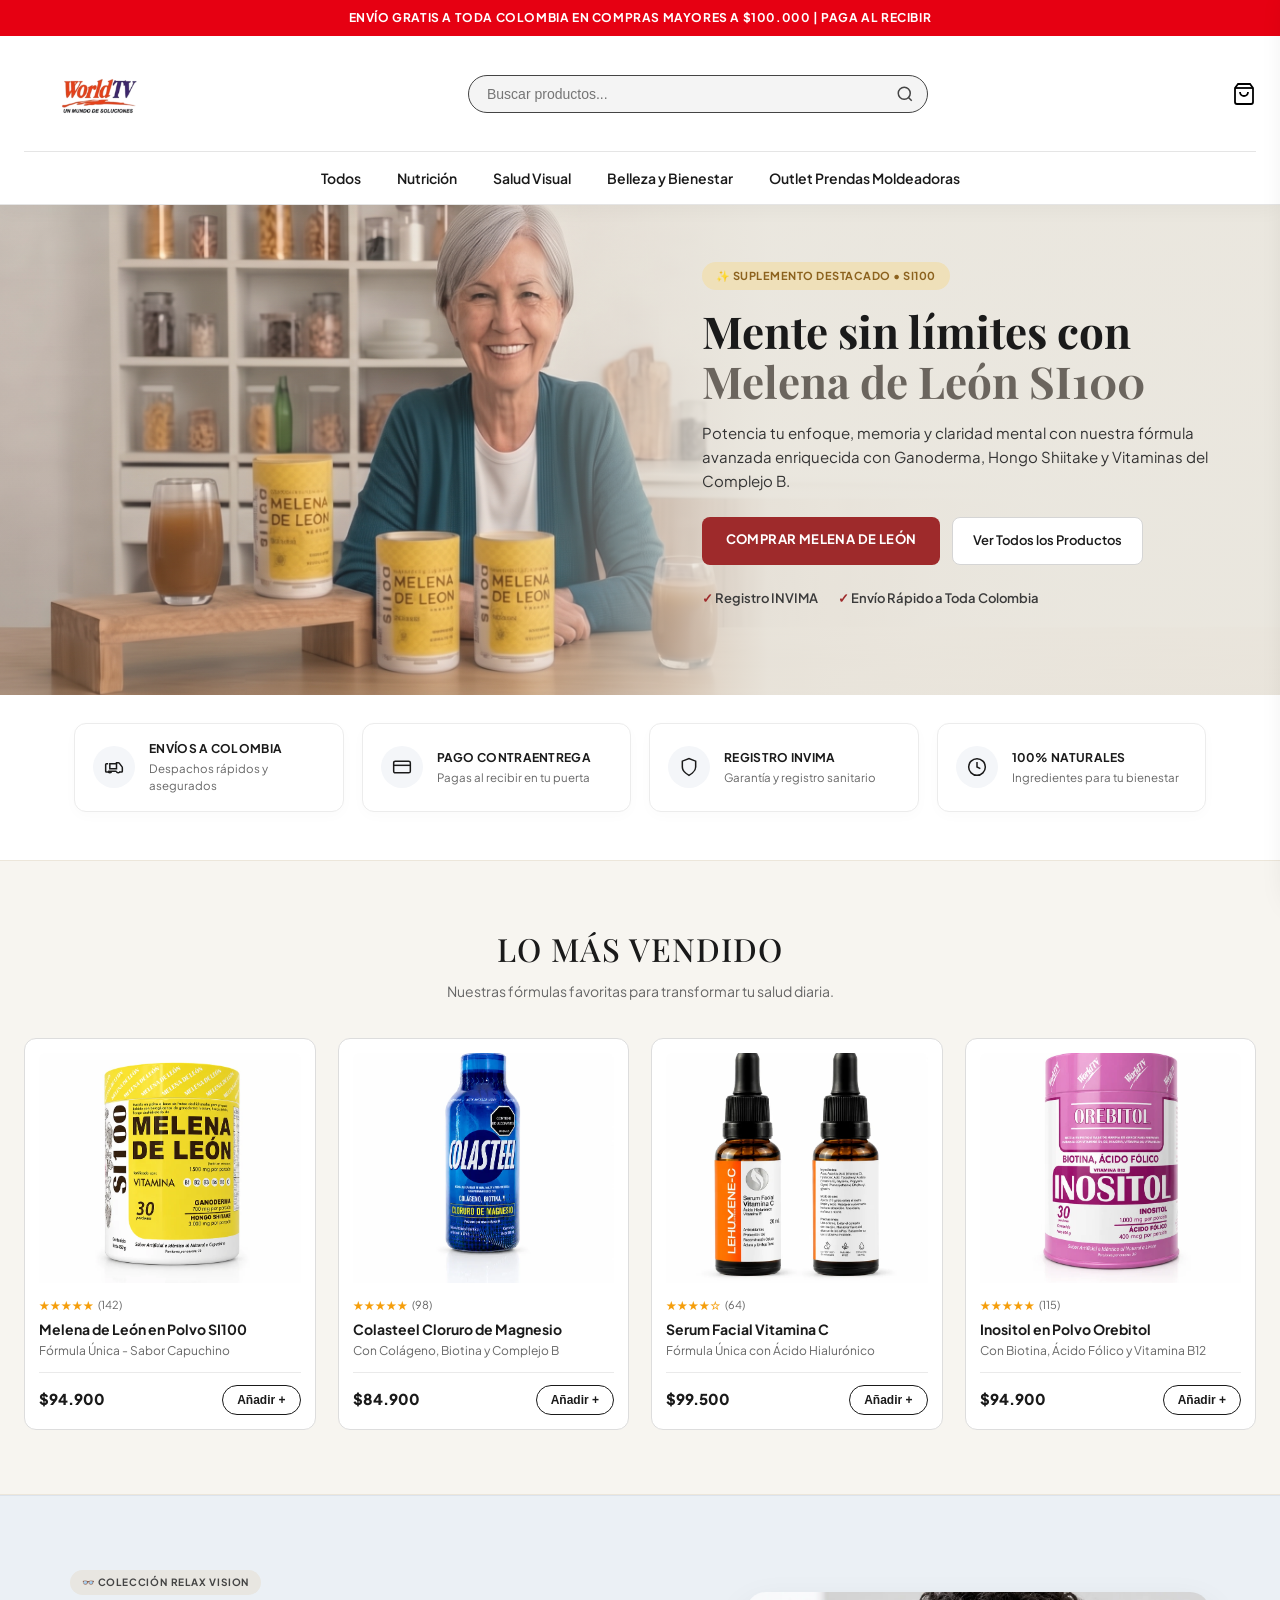
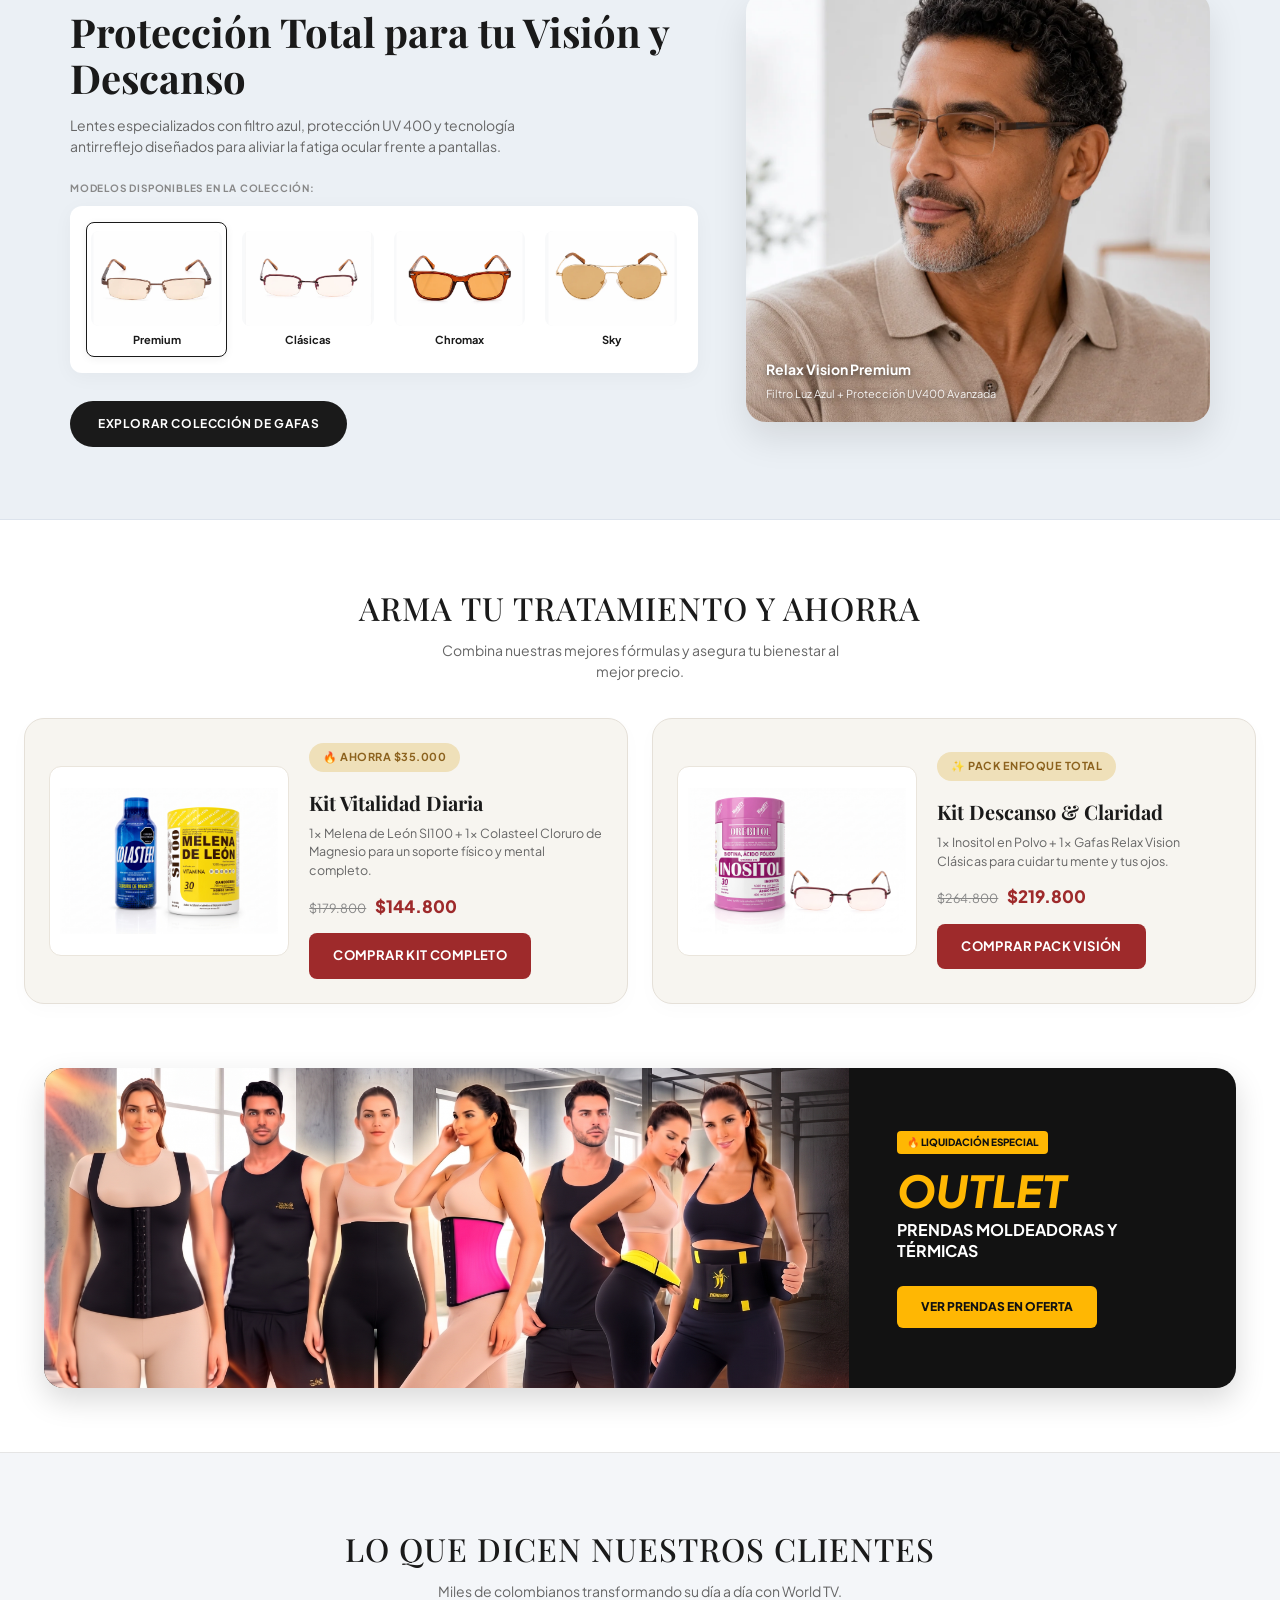
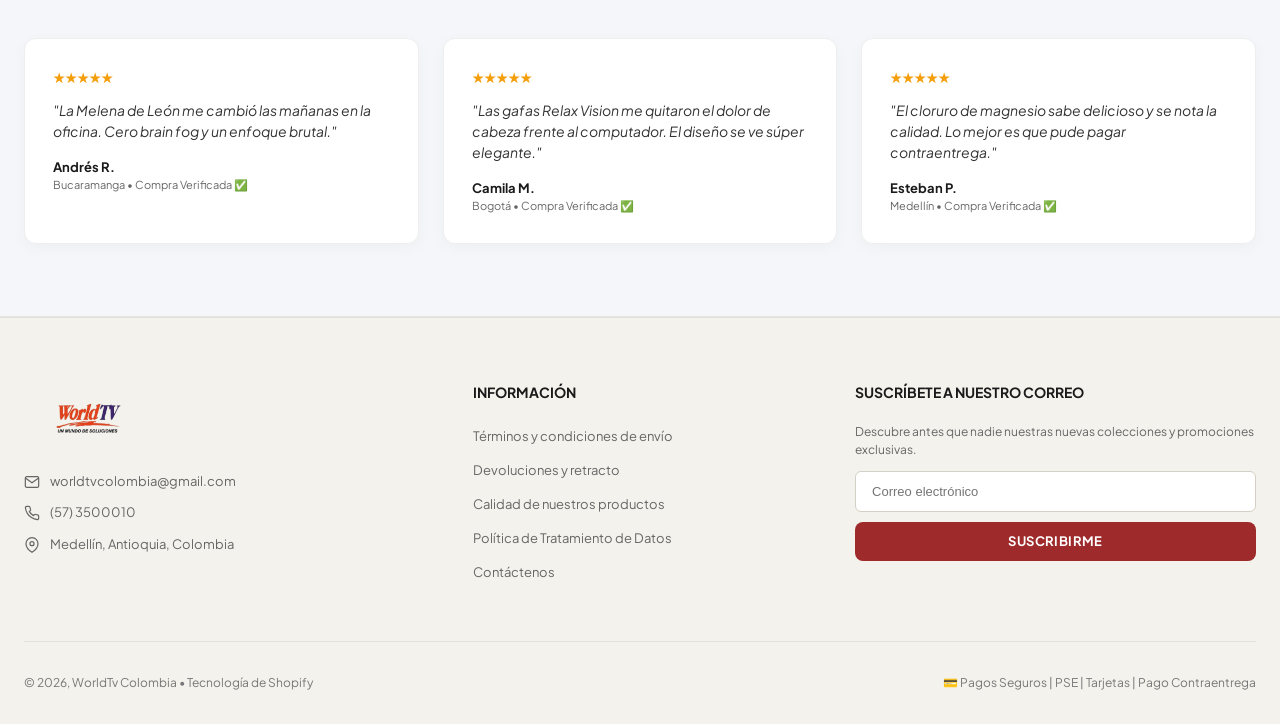
==== commit 8b1f5230: "feat :sparkles: images added" ====
--- a/index.html
+++ b/index.html
@@ -160,7 +160,6 @@
    <div class="products-grid">
      <!-- Producto 1 -->
      <article class="product-card">
-       <span class="card-badge">🔥 Top Ventas</span>
        <div class="product-img-box">
          <img src="./storage/images/melena_x_1_IA.webp" alt="Melena de León">
        </div>
@@ -169,7 +168,7 @@
        <p class="product-subtitle">Fórmula Única - Sabor Capuchino</p>
        <div class="product-bottom">
          <div class="product-price">$94.900</div>
-         <button class="add-btn">Añadir 🛍️</button>
+         <button class="add-btn">Añadir +</button>
        </div>
      </article>
      <!-- Producto 2: Colasteel Cloruro de Magnesio (Con enlace directo) -->
@@ -184,7 +183,7 @@
        </a>
        <div class="product-bottom">
          <div class="product-price">$84.900</div>
-         <button class="add-btn" onclick="window.location.href='./producto.html'">Añadir 🛍️</button>
+         <button class="add-btn" onclick="window.location.href='./producto.html'">Añadir +</button>
        </div>
      </article>
      <!-- Producto 3 -->
@@ -197,12 +196,11 @@
        <p class="product-subtitle">Fórmula Única con Ácido Hialurónico</p>
        <div class="product-bottom">
          <div class="product-price">$99.500</div>
-         <button class="add-btn">Añadir 🛍️</button>
+         <button class="add-btn">Añadir +</button>
        </div>
      </article>
      <!-- Producto 4 -->
      <article class="product-card">
-       <span class="card-badge">Nuevo</span>
        <div class="product-img-box">
          <img src="./storage/images/inositol_x_1_IA.webp" alt="Inositol">
        </div>
@@ -211,7 +209,7 @@
        <p class="product-subtitle">Con Biotina, Ácido Fólico y Vitamina B12</p>
        <div class="product-bottom">
          <div class="product-price">$94.900</div>
-         <button class="add-btn">Añadir 🛍️</button>
+         <button class="add-btn">Añadir +</button>
        </div>
      </article>
    </div>
--- a/styles.css
+++ b/styles.css
@@ -416,28 +416,31 @@
   z-index: 2;
 }
 
+/* Hacer que la imagen del producto ocupe todo el cuadro sin bordes grises ni espacios en el Index */
 .product-img-box {
-  background-color: #F7F7F7;
-  border-radius: 8px;
-  height: 230px;
+  background-color: #FFFFFF; /* Fondo blanco */
+  border-radius: 8px 8px 0 0; /* Bordes redondeados superiores */
+  height: 230px; /* Altura del contenedor */
+  width: 100%;
   display: flex;
   align-items: center;
   justify-content: center;
   margin-bottom: 14px;
   overflow: hidden;
+  padding: 0; /* Quitamos el relleno interno para que la foto se expanda */
 }
 
 .product-img-box img {
-  max-height: 85%;
-  max-width: 85%;
-  object-fit: contain;
+  width: 100%;
+  height: 100%;
+  object-fit: cover; /* Ajusta la imagen para que llene todo el cuadro de manera perfecta */
   transition: transform 0.3s ease;
 }
 
+/* Efecto zoom elegante al pasar el mouse por encima de la tarjeta */
 .product-card:hover .product-img-box img {
-  transform: scale(1.06);
-}
-
+  transform: scale(1.05);
+}
 .product-rating {
   font-size: 12px;
   color: #F59E0B;
@@ -1859,4 +1862,7 @@
   .mobile-menu-btn {
     display: none;
   }
-}+}
+
+
+
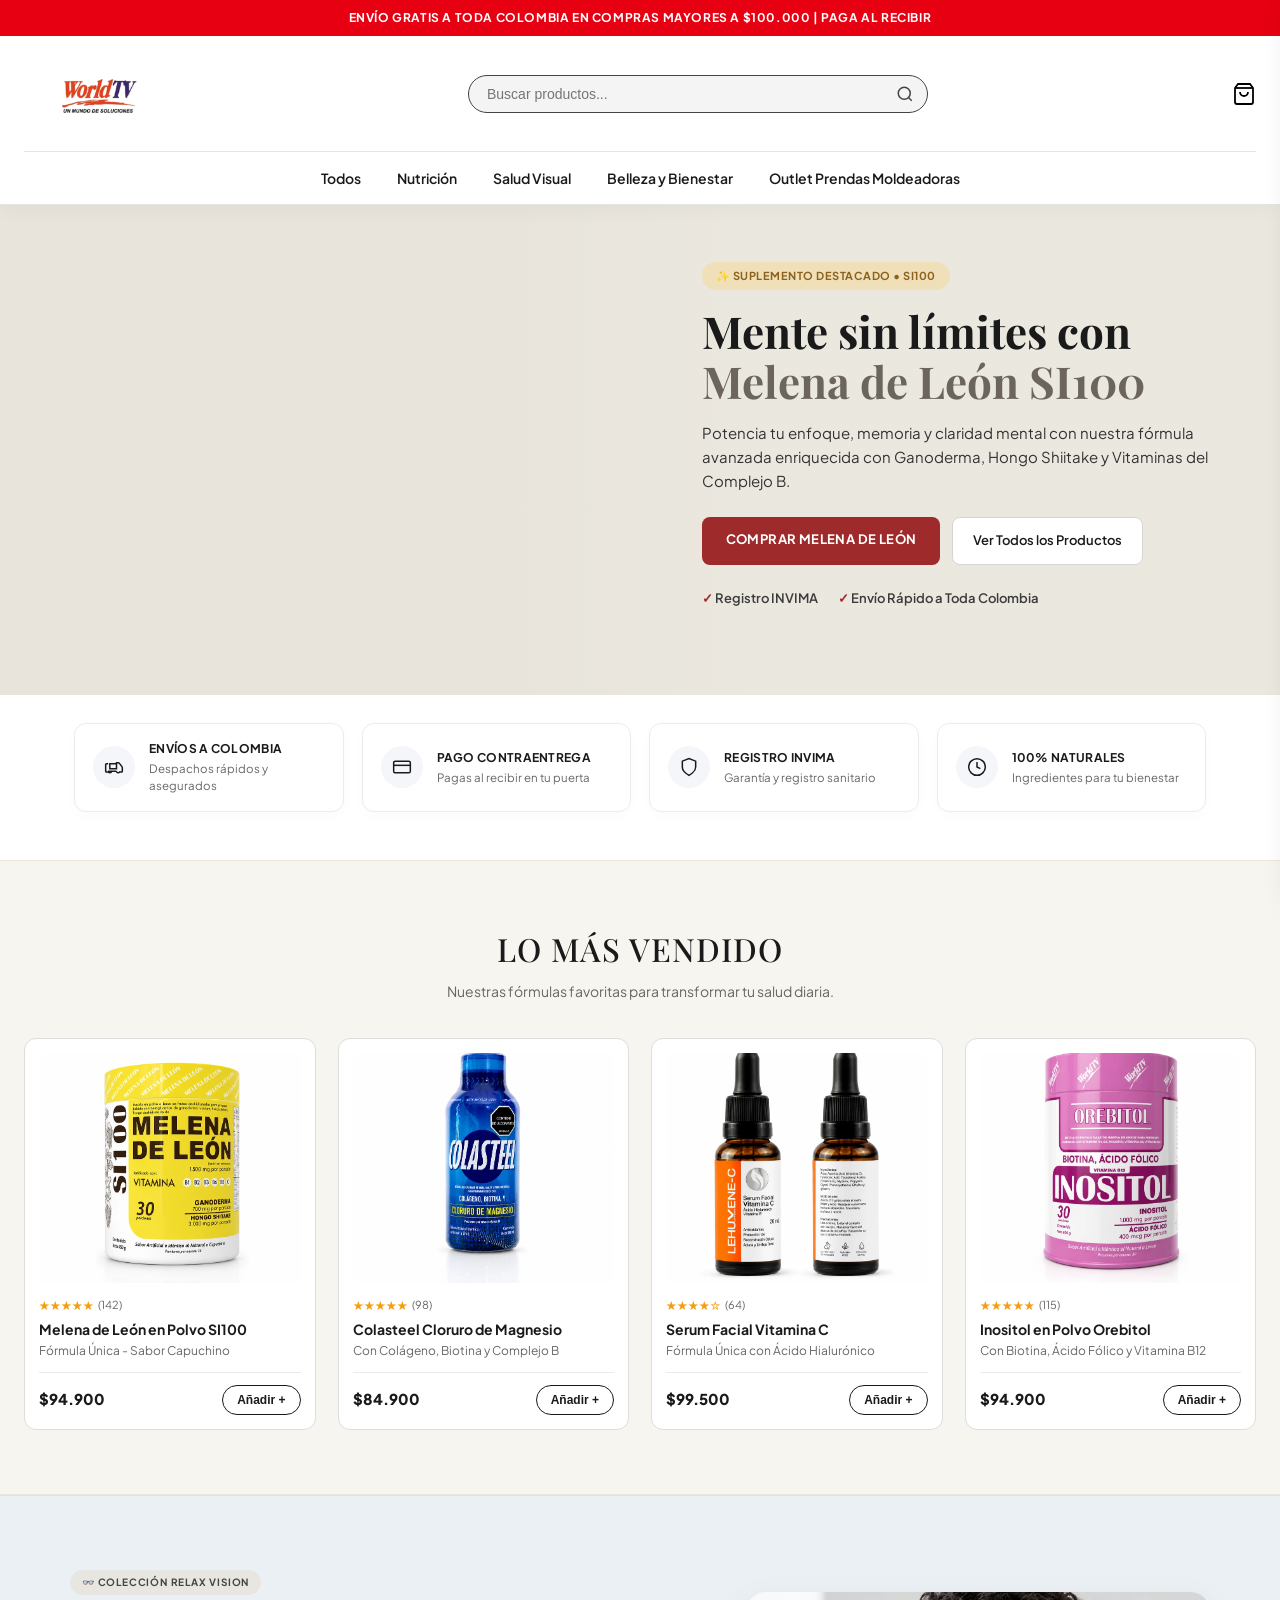
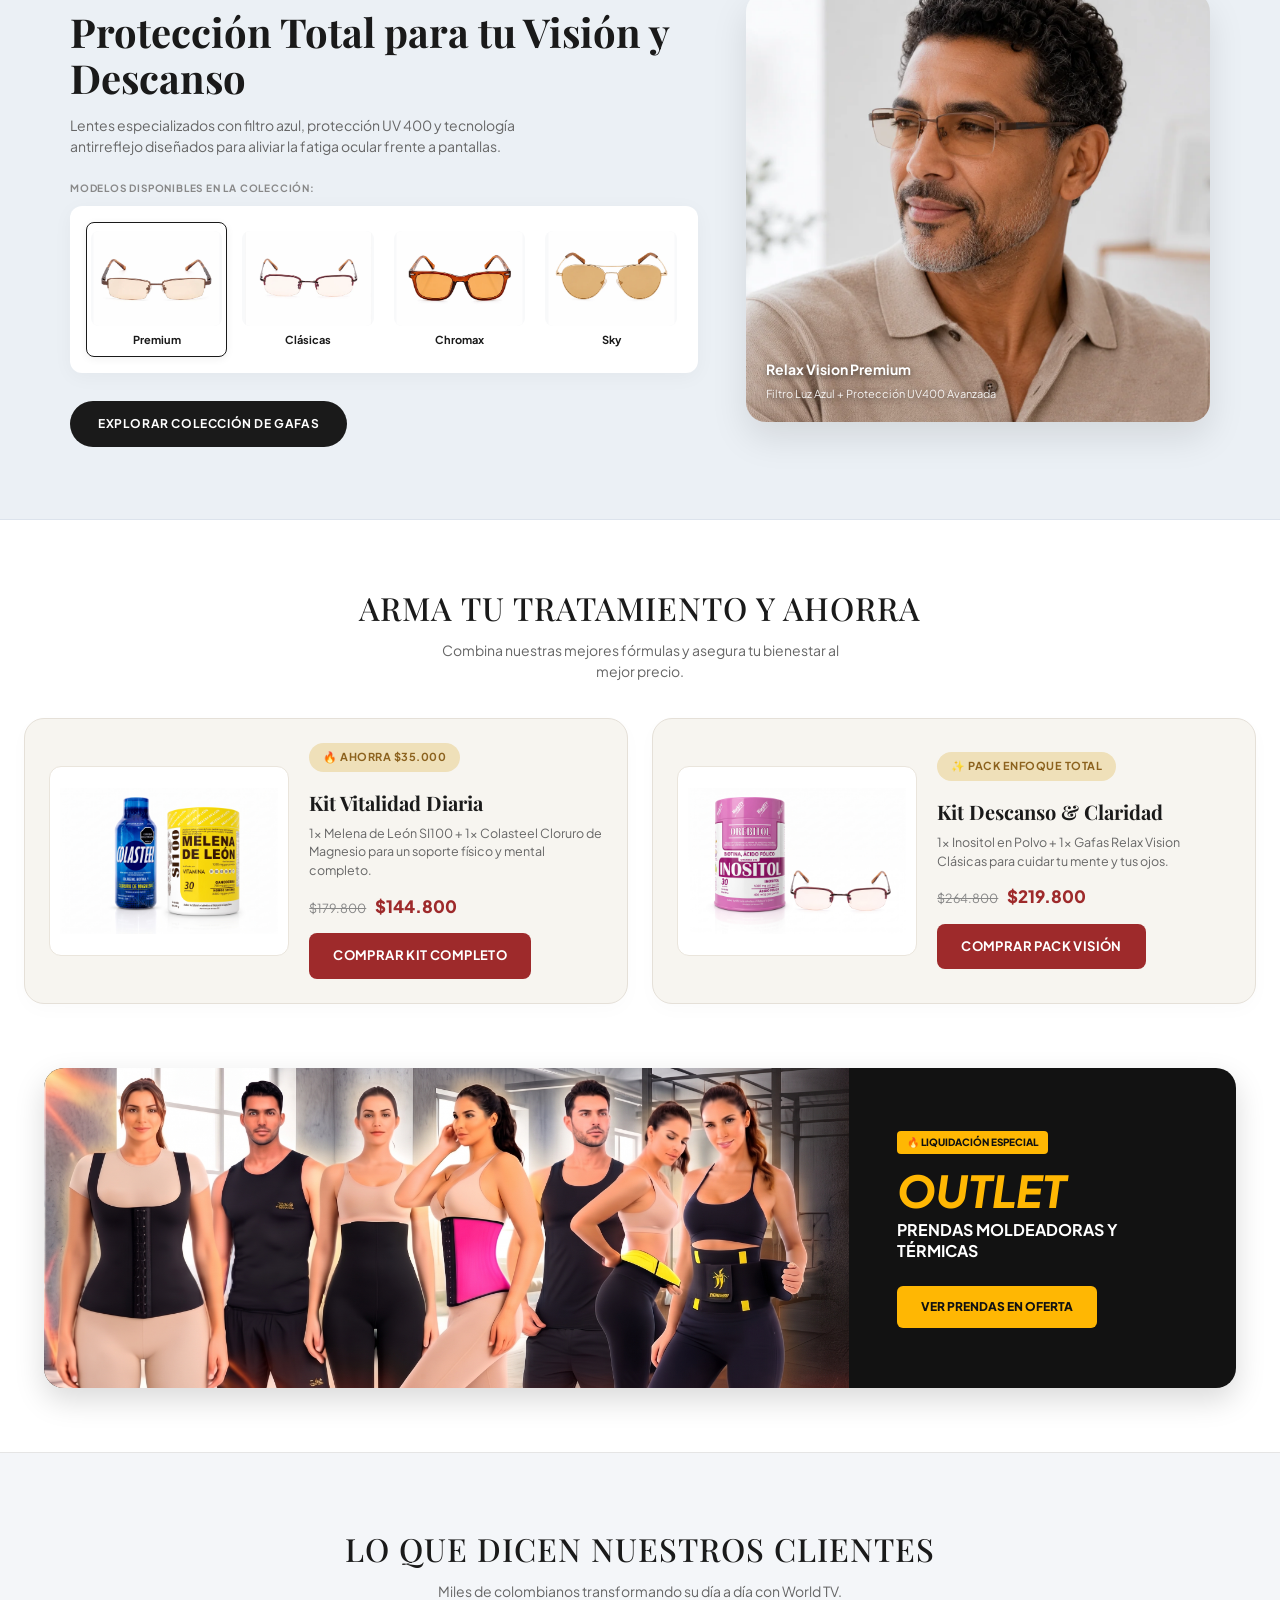
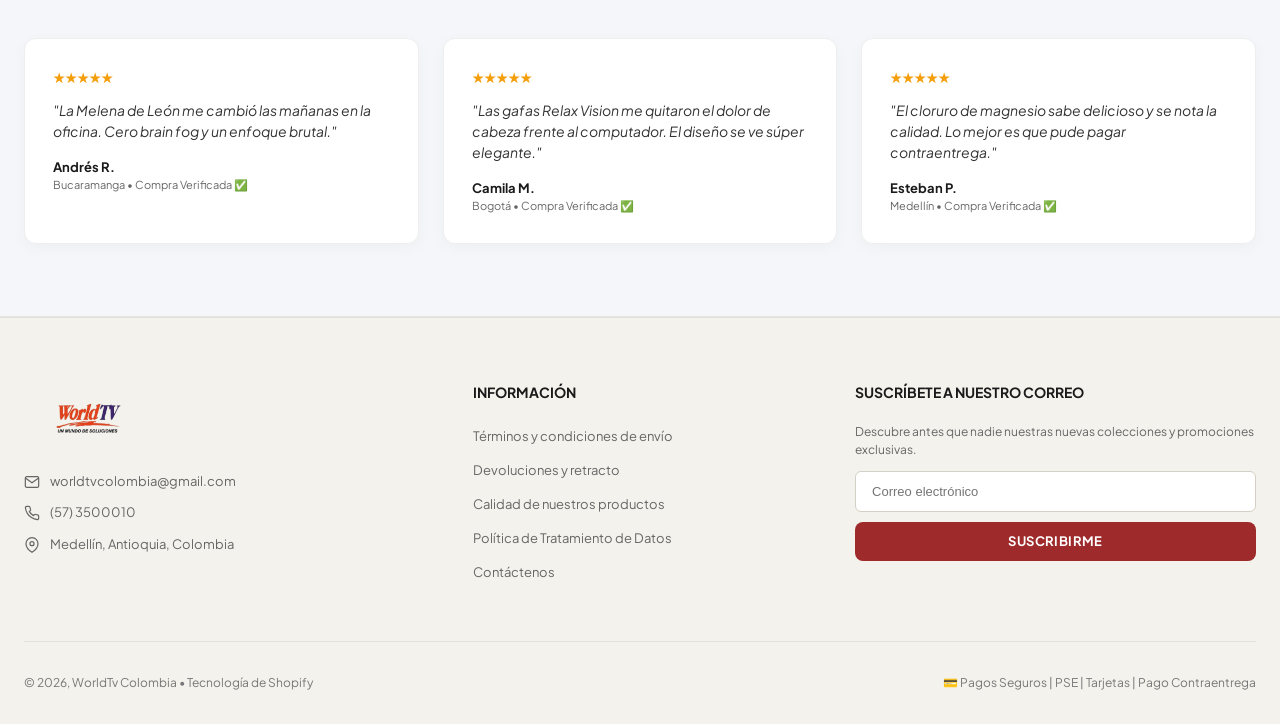
==== commit db0f7291: "feat :sparkles: start with the products" ====
--- a/index.html
+++ b/index.html
@@ -88,7 +88,11 @@
  </div>
 
  <!-- 3. HERO BANNER PRINCIPAL -->
- <section class="hero-section">
+ <section class="hero-section" data-slides='[
+   "./storage/images/Gemini_Generated_Image_tfwqcztfwqcztfwq.jpeg",
+   "./storage/images/banner1.jpeg",
+   "./storage/images/banner2.jpeg"
+ ]'>
    <div class="hero-container">
      <div class="hero-content">
        <span class="pill-badge">✨ SUPLEMENTO DESTACADO • SI100</span>
@@ -110,6 +114,8 @@
      </div>
    </div>
  </section>
+
+
 
  <!-- 4. TRUST BADGES -->
  <section class="trust-section">
--- a/styles.css
+++ b/styles.css
@@ -190,7 +190,9 @@
   min-height: 520px;
   display: flex;
   align-items: center;
-}
+  transition: background-image 0.8s ease-in-out; /* Transición suave entre imágenes */
+}
+
 
 .hero-container {
   max-width: 1280px;
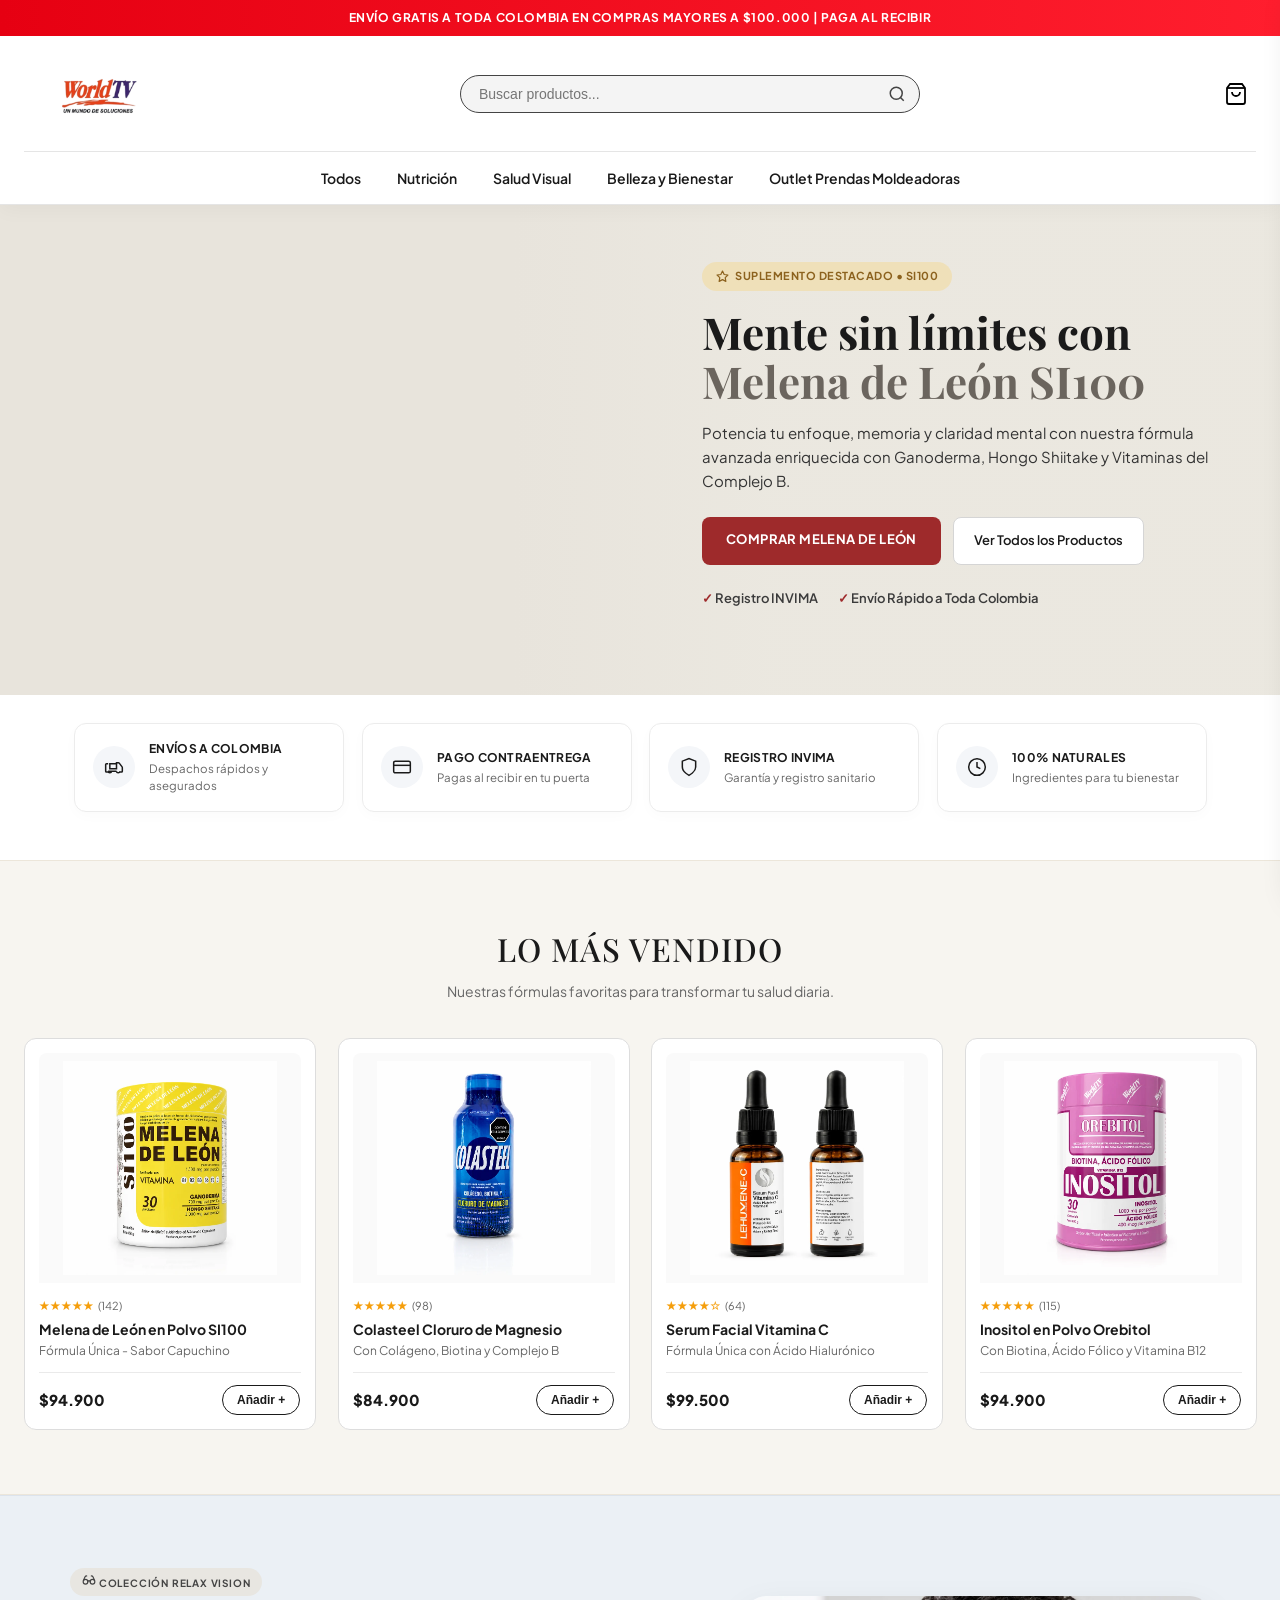
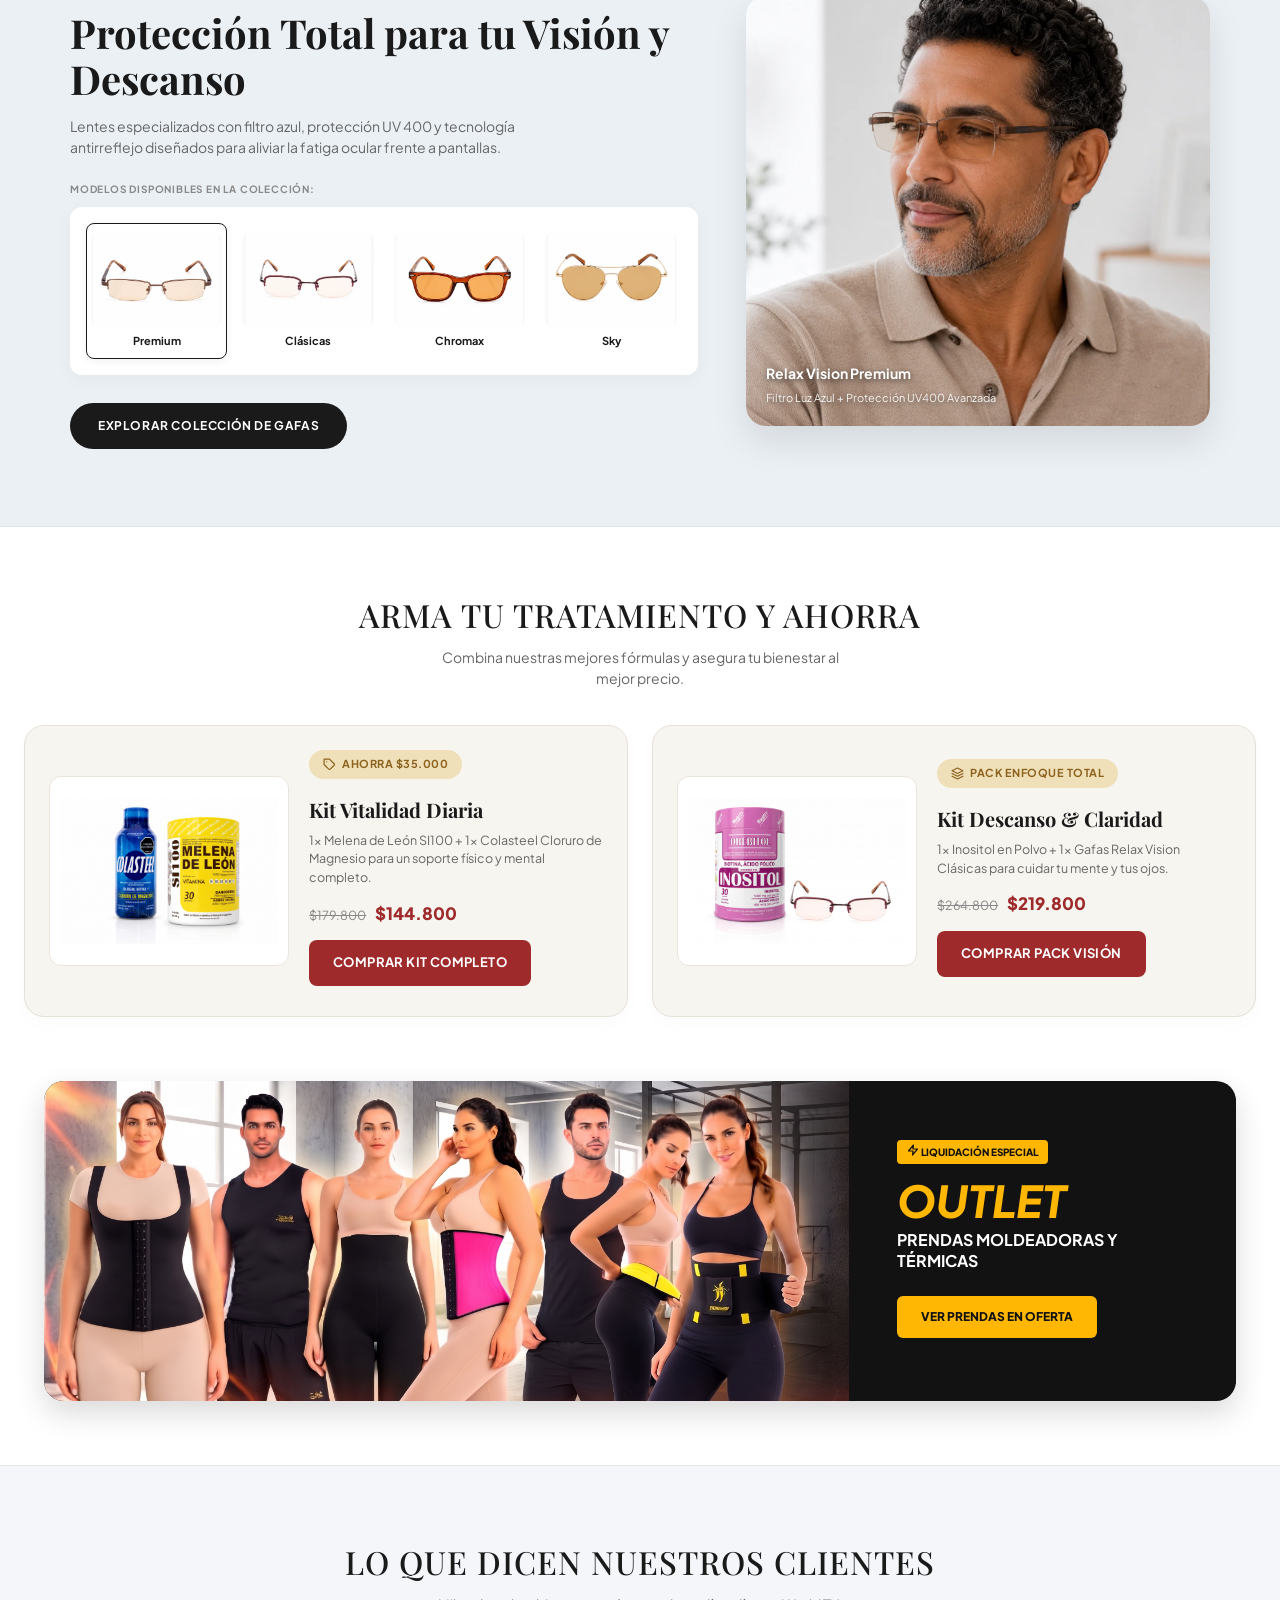
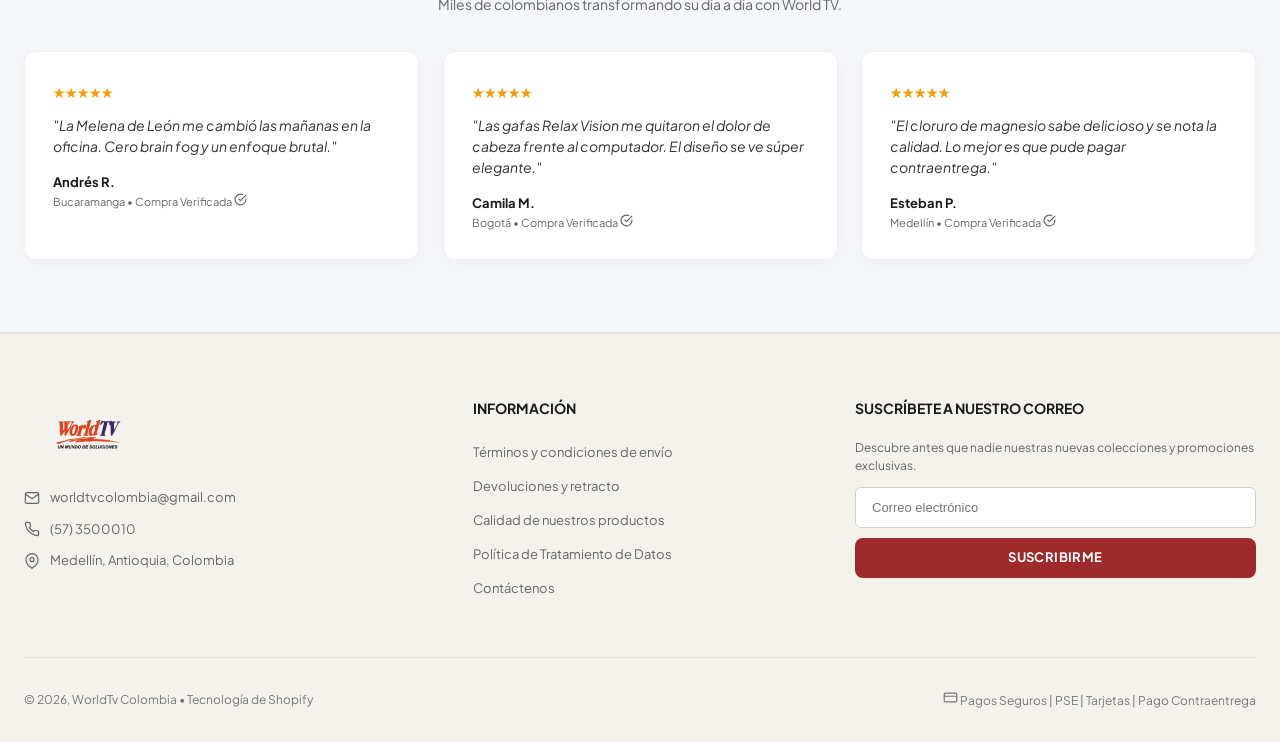
==== commit 54980c5f: "feat :sparkles: last commit" ====
--- a/index.html
+++ b/index.html
@@ -9,6 +9,7 @@
  <link rel="preconnect" href="https://fonts.gstatic.com" crossorigin>
  <link href="https://fonts.googleapis.com/css2?family=Playfair+Display:wght@500;600;700&family=Plus+Jakarta+Sans:wght@400;500;600;700&display=swap" rel="stylesheet">
  <link rel="stylesheet" href="./styles.css">
+ <link rel="stylesheet" href="./animations.css">
 </head>
 <body>
  <!-- CONTENEDOR FIJO SUPERIOR (TOP BAR + HEADER) -->
@@ -95,7 +96,7 @@
  ]'>
    <div class="hero-container">
      <div class="hero-content">
-       <span class="pill-badge">✨ SUPLEMENTO DESTACADO • SI100</span>
+       <span class="pill-badge"><svg class="inline-icon" width="13" height="13" viewBox="0 0 24 24" fill="none" stroke="currentColor" stroke-width="2.2" stroke-linecap="round" stroke-linejoin="round"><polygon points="12 2 15.09 8.26 22 9.27 17 14.14 18.18 21.02 12 17.77 5.82 21.02 7 14.14 2 9.27 8.91 8.26 12 2"></polygon></svg> SUPLEMENTO DESTACADO • SI100</span>
        <h1 class="hero-title">
          Mente sin límites con
          <span>Melena de León SI100</span>
@@ -225,7 +226,7 @@
  <section class="vision-section">
    <div class="vision-container">
      <div>
-       <span class="vision-tag">👓 COLECCIÓN RELAX VISION</span>
+       <span class="vision-tag"><svg class="inline-icon" width="14" height="14" viewBox="0 0 24 24" fill="none" stroke="currentColor" stroke-width="2" stroke-linecap="round" stroke-linejoin="round"><circle cx="6" cy="15" r="4"></circle><circle cx="18" cy="15" r="4"></circle><path d="M14 15a2 2 0 0 0-4 0"></path><path d="M2.5 13 5 7c.7-1.3 1.4-2 3-2"></path><path d="M21.5 13 19 7c-.7-1.3-1.5-2-3-2"></path></svg> COLECCIÓN RELAX VISION</span>
        <h2 class="vision-title">Protección Total para tu Visión y Descanso</h2>
        <p class="vision-desc">
          Lentes especializados con filtro azul, protección UV 400 y tecnología antirreflejo diseñados para aliviar la fatiga ocular frente a pantallas.
@@ -299,7 +300,7 @@
          <img src="./storage/images/colasteel+melena.jpeg" alt="Kit Vitalidad Diaria">
        </div>
        <div class="kit-info">
-         <span class="pill-badge">🔥 Ahorra $35.000</span>
+         <span class="pill-badge"><svg class="inline-icon" width="13" height="13" viewBox="0 0 24 24" fill="none" stroke="currentColor" stroke-width="2.2" stroke-linecap="round" stroke-linejoin="round"><path d="M20.59 13.41l-7.17 7.17a2 2 0 0 1-2.83 0L2 12V2h10l8.59 8.59a2 2 0 0 1 0 2.82z"></path><line x1="7" y1="7" x2="7.01" y2="7"></line></svg> Ahorra $35.000</span>
          <h3>Kit Vitalidad Diaria</h3>
          <p>1x Melena de León SI100 + 1x Colasteel Cloruro de Magnesio para un soporte físico y mental completo.</p>
          <div class="kit-price"><del>$179.800</del> $144.800</div>
@@ -311,7 +312,7 @@
          <img src="./storage/images/inositol+clasicas.jpeg" alt="Kit Descanso y Claridad">
        </div>
        <div class="kit-info">
-         <span class="pill-badge">✨ Pack Enfoque Total</span>
+         <span class="pill-badge"><svg class="inline-icon" width="13" height="13" viewBox="0 0 24 24" fill="none" stroke="currentColor" stroke-width="2.2" stroke-linecap="round" stroke-linejoin="round"><polygon points="12 2 2 7 12 12 22 7 12 2"></polygon><polyline points="2 17 12 22 22 17"></polyline><polyline points="2 12 12 17 22 12"></polyline></svg> Pack Enfoque Total</span>
          <h3>Kit Descanso & Claridad</h3>
          <p>1x Inositol en Polvo + 1x Gafas Relax Vision Clásicas para cuidar tu mente y tus ojos.</p>
          <div class="kit-price"><del>$264.800</del> $219.800</div>
@@ -326,7 +327,7 @@
    <div class="outlet-banner">
      <div class="outlet-people"></div>
      <div class="outlet-content">
-       <span class="outlet-badge">🔥 LIQUIDACIÓN ESPECIAL</span>
+       <span class="outlet-badge"><svg class="inline-icon" width="12" height="12" viewBox="0 0 24 24" fill="none" stroke="currentColor" stroke-width="2.4" stroke-linecap="round" stroke-linejoin="round"><polygon points="13 2 3 14 12 14 11 22 21 10 12 10 13 2"></polygon></svg> LIQUIDACIÓN ESPECIAL</span>
        <h2 class="outlet-title">OUTLET</h2>
        <p class="outlet-subtitle">PRENDAS MOLDEADORAS Y TÉRMICAS</p>
        <a href="./outlet.html" class="outlet-btn">VER PRENDAS EN OFERTA</a>
@@ -344,17 +345,17 @@
      <div class="review-card">
        <div class="review-stars">★★★★★</div>
        <p class="review-text">"La Melena de León me cambió las mañanas en la oficina. Cero brain fog y un enfoque brutal."</p>
-       <div class="review-author">Andrés R. <span>Bucaramanga • Compra Verificada ✅</span></div>
+       <div class="review-author">Andrés R. <span>Bucaramanga • Compra Verificada <svg class="verified-icon" width="13" height="13" viewBox="0 0 24 24" fill="none" stroke="currentColor" stroke-width="2.2" stroke-linecap="round" stroke-linejoin="round"><path d="M22 11.08V12a10 10 0 1 1-5.93-9.14"></path><polyline points="22 4 12 14.01 9 11.01"></polyline></svg></span></div>
      </div>
      <div class="review-card">
        <div class="review-stars">★★★★★</div>
        <p class="review-text">"Las gafas Relax Vision me quitaron el dolor de cabeza frente al computador. El diseño se ve súper elegante."</p>
-       <div class="review-author">Camila M. <span>Bogotá • Compra Verificada ✅</span></div>
+       <div class="review-author">Camila M. <span>Bogotá • Compra Verificada <svg class="verified-icon" width="13" height="13" viewBox="0 0 24 24" fill="none" stroke="currentColor" stroke-width="2.2" stroke-linecap="round" stroke-linejoin="round"><path d="M22 11.08V12a10 10 0 1 1-5.93-9.14"></path><polyline points="22 4 12 14.01 9 11.01"></polyline></svg></span></div>
      </div>
      <div class="review-card">
        <div class="review-stars">★★★★★</div>
        <p class="review-text">"El cloruro de magnesio sabe delicioso y se nota la calidad. Lo mejor es que pude pagar contraentrega."</p>
-       <div class="review-author">Esteban P. <span>Medellín • Compra Verificada ✅</span></div>
+       <div class="review-author">Esteban P. <span>Medellín • Compra Verificada <svg class="verified-icon" width="13" height="13" viewBox="0 0 24 24" fill="none" stroke="currentColor" stroke-width="2.2" stroke-linecap="round" stroke-linejoin="round"><path d="M22 11.08V12a10 10 0 1 1-5.93-9.14"></path><polyline points="22 4 12 14.01 9 11.01"></polyline></svg></span></div>
      </div>
    </div>
  </section>
@@ -402,12 +403,13 @@
    </div>
    <div class="footer-bottom">
      <div>© 2026, WorldTv Colombia • Tecnología de Shopify</div>
-     <div>💳 Pagos Seguros | PSE | Tarjetas | Pago Contraentrega</div>
+     <div class="footer-payments"><svg class="inline-icon" width="15" height="15" viewBox="0 0 24 24" fill="none" stroke="currentColor" stroke-width="1.8" stroke-linecap="round" stroke-linejoin="round"><rect x="2" y="5" width="20" height="14" rx="2"></rect><line x1="2" y1="10" x2="22" y2="10"></line></svg> Pagos Seguros | PSE | Tarjetas | Pago Contraentrega</div>
    </div>
  </footer>
 
  <!-- SCRIPT GENERAL -->
  <script src="./scripts.js"></script>
+ <script src="./animations.js"></script>
 
  <!-- SIDEBAR DEL CARRITO FLOTANTE -->
  <div class="cart-overlay" id="cartOverlay" onclick="toggleCart()"></div>
@@ -471,11 +473,11 @@
      </div>
      <a href="#" class="cart-checkout-btn" onclick="toggleCart(); toggleCheckoutModal(); return false;">Pagar</a>
      <div class="cart-trust-badges">
-       <span>🔒 4.8 <span>★★★★★</span> 500 de confianza</span>
-       <span>🛡️ GMP producto</span>
+       <span><svg class="inline-icon" width="12" height="12" viewBox="0 0 24 24" fill="none" stroke="currentColor" stroke-width="2" stroke-linecap="round" stroke-linejoin="round"><rect x="3" y="11" width="18" height="11" rx="2" ry="2"></rect><path d="M7 11V7a5 5 0 0 1 10 0v4"></path></svg> 4.8 <span>★★★★★</span> 500 de confianza</span>
+       <span><svg class="inline-icon" width="12" height="12" viewBox="0 0 24 24" fill="none" stroke="currentColor" stroke-width="2" stroke-linecap="round" stroke-linejoin="round"><path d="M12 22s8-4 8-10V5l-8-3-8 3v7c0 6 8 10 8 10z"></path></svg> GMP producto</span>
      </div>
      <div class="payment-methods-icons">
-       <span>💳</span> <span>Nequi</span> <span>Daviplata</span> <span>PSE</span> <span>Addi</span>
+       <span><svg class="inline-icon" width="14" height="14" viewBox="0 0 24 24" fill="none" stroke="currentColor" stroke-width="2" stroke-linecap="round" stroke-linejoin="round"><rect x="2" y="5" width="20" height="14" rx="2"></rect><line x1="2" y1="10" x2="22" y2="10"></line></svg></span> <span>Nequi</span> <span>Daviplata</span> <span>PSE</span> <span>Addi</span>
      </div>
    </div>
  </div>
@@ -561,7 +563,7 @@
          </div>
        </form>
        <div class="shipping-banner-bar">
-         🚚 ENVÍOS DE 24-48 HORAS 🚚
+         <svg class="inline-icon" width="15" height="15" viewBox="0 0 24 24" fill="none" stroke="currentColor" stroke-width="2" stroke-linecap="round" stroke-linejoin="round"><rect x="1" y="3" width="15" height="13"></rect><polygon points="16 8 20 8 23 11 23 16 16 16 16 8"></polygon><circle cx="5.5" cy="18.5" r="2.5"></circle><circle cx="18.5" cy="18.5" r="2.5"></circle></svg> ENVÍOS DE 24-48 HORAS <svg class="inline-icon" width="15" height="15" viewBox="0 0 24 24" fill="none" stroke="currentColor" stroke-width="2" stroke-linecap="round" stroke-linejoin="round"><rect x="1" y="3" width="15" height="13"></rect><polygon points="16 8 20 8 23 11 23 16 16 16 16 8"></polygon><circle cx="5.5" cy="18.5" r="2.5"></circle><circle cx="18.5" cy="18.5" r="2.5"></circle></svg>
        </div>
      </div>
      <div class="checkout-summary-col">
@@ -607,7 +609,7 @@
          COMPRA AHORA
        </button>
        <div class="payment-methods-icons">
-         <span>💳</span> <span>Nequi</span> <span>PSE</span> <span>Addi</span> <span>Daviplata</span>
+         <span><svg class="inline-icon" width="14" height="14" viewBox="0 0 24 24" fill="none" stroke="currentColor" stroke-width="2" stroke-linecap="round" stroke-linejoin="round"><rect x="2" y="5" width="20" height="14" rx="2"></rect><line x1="2" y1="10" x2="22" y2="10"></line></svg></span> <span>Nequi</span> <span>PSE</span> <span>Addi</span> <span>Daviplata</span>
        </div>
      </div>
    </div>
--- a/styles.css
+++ b/styles.css
@@ -1,1870 +1,1869 @@
-:root {
-  --brand-red: #D90429;
-  --brand-burgundy: #9E2A2B;
-  --brand-dark: #1A1A1A;
-  --text-muted: #666666;
-  --bg-cream: #F7F5F0;     /* Fondo crema suave y elegante */
-  --bg-light: #F4F6F9;     /* Fondo perla técnico */
-  --gold-accent: #E09F3E;
-  --border-soft: #E5E5E5;
-  --radius-lg: 20px;
-  --radius-md: 12px;
-  --font-serif: 'Playfair Display', Georgia, serif;
-  --font-sans: 'Plus Jakarta Sans', sans-serif;
-}
-
-* {
-  box-sizing: border-box;
-  margin: 0;
-  padding: 0;
-}
-
-body {
-  font-family: var(--font-sans);
-  color: var(--brand-dark);
-  background-color: #FFFFFF;
-  line-height: 1.5;
-  padding-top: 175px; /* Espacio para que el contenido no quede debajo del header fijo */
-}
-
-/* --- CONTENEDOR FIJO SUPERIOR (TOP BAR + HEADER) --- */
-.header-sticky-wrapper {
-  position: fixed;
-  top: 0;
-  left: 0;
-  width: 100%;
-  z-index: 950;
-  background-color: #FFFFFF;
-  box-shadow: 0 4px 20px rgba(0, 0, 0, 0.04);
-  transition: transform 0.3s ease-in-out;
-}
-
-.header-sticky-wrapper.header-hidden {
-  transform: translateY(-100%);
-}
-
-/* TOP BAR */
-.top-bar {
-  background-color: #E60012;
-  color: #FFFFFF;
-  text-align: center;
-  padding: 9px 16px;
-  font-size: 12px;
-  font-weight: 700;
-  letter-spacing: 0.6px;
-  text-transform: uppercase;
-}
-
-/* HEADER */
-.site-header {
-  max-width: 1280px;
-  margin: 0 auto;
-  padding: 18px 24px 0;
-  background-color: #FFFFFF;
-  border-bottom: 1px solid var(--border-soft);
-}
-
-.header-main {
-  display: flex;
-  align-items: center;
-  justify-content: space-between;
-  gap: 24px;
-  padding-bottom: 18px;
-  border-bottom: 1px solid var(--border-soft);
-}
-
-.logo {
-  font-size: 28px;
-  font-weight: 800;
-  font-style: italic;
-  color: var(--brand-red);
-  text-decoration: none;
-  line-height: 1;
-}
-
-.logo span {
-  color: var(--brand-dark);
-}
-
-.logo small {
-  display: block;
-  font-size: 9px;
-  font-style: normal;
-  letter-spacing: 1.5px;
-  color: var(--text-muted);
-  margin-top: 3px;
-}
-
-.logo-link {
-  display: inline-flex;
-  align-items: center;
-}
-
-.site-logo {
-  width: 140px;
-  height: auto;
-  object-fit: contain;
-}
-
-.search-bar {
-  flex: 1;
-  max-width: 460px;
-  position: relative;
-}
-
-.search-bar input {
-  width: 100%;
-  padding: 10px 40px 10px 18px;
-  border-radius: 50px;
-  border: 1.5px solid #444;
-  background-color: #F4F4F4;
-  font-size: 14px;
-  outline: none;
-  transition: all 0.2s;
-}
-
-.search-bar input:focus {
-  background-color: #FFF;
-  border-color: var(--brand-red);
-}
-
-.search-bar svg {
-  position: absolute;
-  right: 14px;
-  top: 50%;
-  transform: translateY(-50%);
-  width: 18px;
-  height: 18px;
-  color: #444;
-}
-
-.header-right-actions {
-  display: none; /* Oculto en PC, solo usado en móvil */
-}
-
-.expandable-search-bar {
-  max-height: 0;
-  overflow: hidden;
-}
-
-.cart-btn {
-  background: none;
-  border: none;
-  cursor: pointer;
-  position: relative;
-  display: flex;
-  align-items: center;
-  gap: 8px;
-  font-weight: 600;
-  font-size: 14px;
-}
-
-.nav-links {
-  display: flex;
-  justify-content: center;
-  gap: 36px;
-  list-style: none;
-  padding: 14px 0;
-}
-
-.nav-links a {
-  text-decoration: none;
-  color: var(--brand-dark);
-  font-size: 14px;
-  font-weight: 600;
-  transition: color 0.2s;
-}
-
-.nav-links a:hover {
-  color: var(--brand-red);
-}
-
-/* HERO BANNER */
-.hero-section {
-  position: relative;
-  background-color: #E8E4DC;
-  background-image: linear-gradient(90deg, rgba(232,228,220,0.1) 40%, rgba(235,232,224,0.92) 60%),
-                    url('./storage/images/Gemini_Generated_Image_tfwqcztfwqcztfwq.jpeg');
-  background-size: cover;
-  background-position: center center;
-  min-height: 520px;
-  display: flex;
-  align-items: center;
-  transition: background-image 0.8s ease-in-out; /* Transición suave entre imágenes */
-}
-
-
-.hero-container {
-  max-width: 1280px;
-  width: 100%;
-  margin: 0 auto;
-  padding: 48px 24px;
-  display: grid;
-  grid-template-columns: 1.1fr 0.9fr;
-  align-items: center;
-}
-
-.hero-content {
-  grid-column: 2;
-  max-width: 520px;
-}
-
-.pill-badge {
-  display: inline-flex;
-  align-items: center;
-  gap: 6px;
-  background-color: #EFE0B9;
-  color: #8C621E;
-  font-size: 11px;
-  font-weight: 700;
-  padding: 6px 14px;
-  border-radius: 50px;
-  letter-spacing: 0.5px;
-  text-transform: uppercase;
-  margin-bottom: 16px;
-}
-
-.hero-title {
-  font-family: var(--font-serif);
-  font-size: 44px;
-  line-height: 1.12;
-  color: var(--brand-dark);
-  margin-bottom: 16px;
-}
-
-.hero-title span {
-  color: #6B655E;
-  display: block;
-}
-
-.hero-desc {
-  font-size: 15px;
-  color: #333;
-  margin-bottom: 24px;
-  line-height: 1.6;
-}
-
-.hero-ctas {
-  display: flex;
-  gap: 12px;
-  flex-wrap: wrap;
-  margin-bottom: 24px;
-}
-
-.btn-primary {
-  background-color: var(--brand-burgundy);
-  color: #FFF;
-  padding: 13px 24px;
-  border-radius: 8px;
-  text-decoration: none;
-  font-weight: 700;
-  font-size: 13px;
-  letter-spacing: 0.4px;
-  transition: transform 0.2s, background 0.2s;
-  display: inline-block;
-}
-
-.btn-primary:hover {
-  background-color: #7D1F20;
-  transform: translateY(-2px);
-}
-
-.btn-secondary {
-  background-color: #FFFFFF;
-  color: var(--brand-dark);
-  padding: 13px 20px;
-  border-radius: 8px;
-  text-decoration: none;
-  font-weight: 600;
-  font-size: 13px;
-  border: 1px solid #D5D5D5;
-  transition: background 0.2s;
-  display: inline-block;
-}
-
-.hero-checks {
-  display: flex;
-  gap: 20px;
-  font-size: 13px;
-  font-weight: 600;
-  color: #3B3B3B;
-}
-
-.hero-checks span::before {
-  content: "✓ ";
-  color: var(--brand-burgundy);
-  font-weight: 800;
-}
-
-/* TRUST BADGES */
-.trust-section {
-  max-width: 1180px;
-  margin: 28px auto 48px;
-  padding: 0 24px;
-  display: grid;
-  grid-template-columns: repeat(4, 1fr);
-  gap: 18px;
-}
-
-.trust-card {
-  display: flex;
-  align-items: center;
-  gap: 14px;
-  padding: 16px 18px;
-  border: 1px solid #ECECEC;
-  border-radius: var(--radius-md);
-  background: #FFF;
-  box-shadow: 0 4px 14px rgba(0,0,0,0.02);
-  transition: transform 0.3s ease, box-shadow 0.3s ease;
-}
-
-.trust-card:hover {
-  transform: scale(1.05);
-  box-shadow: 0 10px 25px rgba(0, 0, 0, 0.08);
-}
-
-.trust-icon {
-  width: 42px;
-  height: 42px;
-  border-radius: 50%;
-  background-color: #F4F6F9;
-  color: var(--brand-dark);
-  display: flex;
-  align-items: center;
-  justify-content: center;
-  flex-shrink: 0;
-}
-
-.trust-text h4 {
-  font-size: 12px;
-  font-weight: 700;
-  text-transform: uppercase;
-  margin-bottom: 2px;
-  letter-spacing: 0.3px;
-}
-
-.trust-text p {
-  font-size: 11.5px;
-  color: var(--text-muted);
-}
-
-/* LO MÁS VENDIDO */
-.bestsellers-section {
-  background-color: var(--bg-cream);
-  padding: 64px 24px;
-  margin-bottom: 0;
-  border-top: 1px solid #ECE6DA;
-  border-bottom: 1px solid #ECE6DA;
-}
-
-.section-header {
-  text-align: center;
-  margin-bottom: 36px;
-  max-width: 1240px;
-  margin-left: auto;
-  margin-right: auto;
-}
-
-.section-header h2 {
-  font-family: var(--font-serif);
-  font-size: 32px;
-  letter-spacing: 1px;
-  text-transform: uppercase;
-  font-weight: 500;
-  margin-bottom: 8px;
-}
-
-.section-header p {
-  font-size: 14px;
-  color: var(--text-muted);
-  max-width: 420px;
-  margin: 0 auto;
-}
-
-.products-grid {
-  display: grid;
-  grid-template-columns: repeat(4, 1fr);
-  gap: 22px;
-  max-width: 1240px;
-  margin: 0 auto;
-}
-
-.product-card {
-  border: 1px solid #DDD;
-  border-radius: var(--radius-md);
-  padding: 14px;
-  background: #FFF;
-  display: flex;
-  flex-direction: column;
-  transition: transform 0.25s ease, box-shadow 0.25s ease;
-  position: relative;
-}
-
-.product-card:hover {
-  transform: translateY(-4px);
-  box-shadow: 0 12px 24px rgba(0,0,0,0.08);
-}
-
-.card-badge {
-  position: absolute;
-  top: 22px;
-  left: 22px;
-  background: var(--brand-burgundy);
-  color: #FFF;
-  font-size: 10px;
-  font-weight: 700;
-  padding: 4px 10px;
-  border-radius: 50px;
-  z-index: 2;
-}
-
-/* Hacer que la imagen del producto ocupe todo el cuadro sin bordes grises ni espacios en el Index */
-.product-img-box {
-  background-color: #FFFFFF; /* Fondo blanco */
-  border-radius: 8px 8px 0 0; /* Bordes redondeados superiores */
-  height: 230px; /* Altura del contenedor */
-  width: 100%;
-  display: flex;
-  align-items: center;
-  justify-content: center;
-  margin-bottom: 14px;
-  overflow: hidden;
-  padding: 0; /* Quitamos el relleno interno para que la foto se expanda */
-}
-
-.product-img-box img {
-  width: 100%;
-  height: 100%;
-  object-fit: cover; /* Ajusta la imagen para que llene todo el cuadro de manera perfecta */
-  transition: transform 0.3s ease;
-}
-
-/* Efecto zoom elegante al pasar el mouse por encima de la tarjeta */
-.product-card:hover .product-img-box img {
-  transform: scale(1.05);
-}
-.product-rating {
-  font-size: 12px;
-  color: #F59E0B;
-  margin-bottom: 4px;
-  display: flex;
-  align-items: center;
-  gap: 4px;
-}
-
-.product-rating span {
-  color: var(--text-muted);
-  font-size: 11px;
-}
-
-.product-title {
-  font-size: 14px;
-  font-weight: 700;
-  color: var(--brand-dark);
-  margin-bottom: 2px;
-}
-
-.product-subtitle {
-  font-size: 12px;
-  color: var(--text-muted);
-  padding-bottom: 12px;
-  margin-bottom: 12px;
-  border-bottom: 1px solid #EAEAEA;
-}
-
-.product-bottom {
-  display: flex;
-  align-items: center;
-  justify-content: space-between;
-  margin-top: auto;
-}
-
-.product-price {
-  font-size: 15px;
-  font-weight: 800;
-}
-
-.add-btn {
-  display: inline-flex;
-  align-items: center;
-  gap: 6px;
-  padding: 7px 14px;
-  border-radius: 50px;
-  border: 1px solid var(--brand-dark);
-  background: #FFF;
-  color: var(--brand-dark);
-  font-size: 12px;
-  font-weight: 600;
-  cursor: pointer;
-  transition: all 0.2s;
-}
-
-.add-btn:hover {
-  background: var(--brand-dark);
-  color: #FFF;
-}
-
-/* KITS Y COMBOS */
-.kits-section-wrapper {
-  padding: 64px 24px;
-  background-color: #FFFFFF;
-}
-
-.kits-grid {
-  display: grid;
-  grid-template-columns: repeat(2, 1fr);
-  gap: 24px;
-  max-width: 1240px;
-  margin: 0 auto;
-}
-
-.kit-card {
-  background: var(--bg-cream);
-  border-radius: var(--radius-lg);
-  padding: 24px;
-  display: grid;
-  grid-template-columns: 0.9fr 1.1fr;
-  gap: 20px;
-  align-items: center;
-  border: 1px solid #E5E0D8;
-  box-shadow: 0 6px 20px rgba(0,0,0,0.02);
-}
-
-.kit-image-box {
-  background: #FFFFFF;
-  border-radius: 12px;
-  height: 190px;
-  display: flex;
-  align-items: center;
-  justify-content: center;
-  overflow: hidden;
-  border: 1px solid #EAE5DC;
-  padding: 10px;
-}
-
-.kit-image-box img {
-  max-height: 100%;
-  max-width: 100%;
-  object-fit: contain;
-}
-
-.kit-info h3 {
-  font-family: var(--font-serif);
-  font-size: 20px;
-  margin-bottom: 6px;
-}
-
-.kit-info p {
-  font-size: 12.5px;
-  color: var(--text-muted);
-  margin-bottom: 14px;
-}
-
-.kit-price {
-  font-size: 17px;
-  font-weight: 800;
-  color: var(--brand-burgundy);
-  margin-bottom: 14px;
-}
-
-.kit-price del {
-  font-size: 12.5px;
-  color: #888;
-  font-weight: 400;
-  margin-right: 6px;
-}
-
-/* OUTLET */
-.outlet-section {
-  max-width: 1240px;
-  margin: 0 auto 64px;
-  padding: 0 24px;
-}
-
-.outlet-banner {
-  border-radius: var(--radius-lg);
-  overflow: hidden;
-  background-color: #121212;
-  color: #FFF;
-  display: grid;
-  grid-template-columns: 1.35fr 0.65fr;
-  align-items: center;
-  min-height: 320px;
-  box-shadow: 0 12px 30px rgba(0,0,0,0.15);
-}
-
-.outlet-people {
-  height: 100%;
-  min-height: 320px;
-  background-image: url('./storage/images/banneroutlet.jpeg');
-  background-size: cover;
-  background-position: 1% center;
-}
-
-.outlet-content {
-  padding: 40px 48px;
-  text-align: left;
-  background-color: #121212;
-}
-
-.outlet-badge {
-  background: #FFB703;
-  color: #111111;
-  font-size: 10px;
-  font-weight: 800;
-  padding: 4px 10px;
-  border-radius: 4px;
-  text-transform: uppercase;
-  display: inline-block;
-  margin-bottom: 14px;
-}
-
-.outlet-title {
-  font-size: 44px;
-  font-weight: 900;
-  font-style: italic;
-  line-height: 1;
-  color: #FFB703;
-  margin-bottom: 8px;
-}
-
-.outlet-subtitle {
-  font-size: 16px;
-  font-weight: 700;
-  text-transform: uppercase;
-  line-height: 1.3;
-  color: #FFFFFF;
-  margin-bottom: 24px;
-}
-
-.outlet-btn {
-  display: inline-block;
-  background-color: #FFB703;
-  color: #111111;
-  padding: 12px 24px;
-  border-radius: 6px;
-  font-size: 12px;
-  font-weight: 800;
-  text-decoration: none;
-  text-transform: uppercase;
-  transition: background-color 0.2s, transform 0.2s;
-}
-
-.outlet-btn:hover {
-  background-color: #FFA200;
-  transform: translateY(-2px);
-}
-
-/* TESTIMONIOS */
-.reviews-section {
-  background-color: var(--bg-light);
-  padding: 72px 24px;
-  border-top: 1px solid var(--border-soft);
-  border-bottom: 1px solid var(--border-soft);
-}
-
-.reviews-grid {
-  display: grid;
-  grid-template-columns: repeat(3, 1fr);
-  gap: 24px;
-  max-width: 1240px;
-  margin: 0 auto;
-}
-
-.review-card {
-  background: #FFF;
-  padding: 28px;
-  border-radius: var(--radius-md);
-  box-shadow: 0 4px 16px rgba(0,0,0,0.03);
-  border: 1px solid #EFEFEF;
-}
-
-.review-stars {
-  color: #F59E0B;
-  font-size: 14px;
-  margin-bottom: 12px;
-}
-
-.review-text {
-  font-size: 14px;
-  color: #333;
-  margin-bottom: 16px;
-  font-style: italic;
-}
-
-.review-author {
-  font-size: 13px;
-  font-weight: 700;
-  color: var(--brand-dark);
-}
-
-.review-author span {
-  display: block;
-  font-size: 11px;
-  color: var(--text-muted);
-  font-weight: 400;
-}
-
-/* FOOTER */
-.site-footer {
-  background-color: #F4F2EC;
-  color: var(--brand-dark);
-  padding: 64px 24px 32px;
-  border-top: 1px solid #E5E0D8;
-}
-
-.footer-container {
-  max-width: 1240px;
-  margin: 0 auto;
-  display: grid;
-  grid-template-columns: 1.2fr 1fr 1.2fr;
-  gap: 48px;
-  padding-bottom: 48px;
-  border-bottom: 1px solid #E5E0D8;
-}
-
-.footer-col h4 {
-  color: var(--brand-dark);
-  font-size: 14px;
-  font-weight: 700;
-  text-transform: uppercase;
-  margin-bottom: 20px;
-}
-
-.footer-col ul {
-  list-style: none;
-}
-
-.footer-col ul li {
-  margin-bottom: 10px;
-}
-
-.footer-col ul li a {
-  color: var(--text-muted);
-  text-decoration: none;
-  font-size: 13px;
-  transition: color 0.2s;
-}
-
-.footer-col ul li a:hover {
-  color: var(--brand-red);
-}
-
-.footer-logo-link {
-  display: inline-block;
-  margin-bottom: 16px;
-}
-
-.footer-logo {
-  width: 120px;
-  height: auto;
-  object-fit: contain;
-}
-
-.footer-contact-item {
-  display: flex;
-  align-items: center;
-  gap: 10px;
-  font-size: 13px;
-  margin-bottom: 12px;
-  color: var(--text-muted);
-}
-
-.footer-newsletter input {
-  width: 100%;
-  padding: 12px 16px;
-  border-radius: 6px;
-  border: 1px solid #D5D0C5;
-  background: #FFFFFF;
-  color: var(--brand-dark);
-  font-size: 13px;
-  margin-bottom: 10px;
-  outline: none;
-}
-
-.footer-bottom {
-  max-width: 1240px;
-  margin: 32px auto 0;
-  display: flex;
-  justify-content: space-between;
-  align-items: center;
-  font-size: 12px;
-  color: #777777;
-}
-
-@media (max-width: 992px) {
-  .hero-container, .outlet-banner, .kits-grid, .footer-container {
-    grid-template-columns: 1fr;
-  }
-  .hero-content {
-    grid-column: 1;
-  }
-  .trust-section, .products-grid, .reviews-grid {
-    grid-template-columns: repeat(2, 1fr);
-  }
-}
-
-/* --- SECCIÓN COLECCIÓN RELAX VISION --- */
-.vision-section {
-  background-color: #EBF0F5;
-  padding: 72px 24px;
-  border-top: 1px solid #DCE3EC;
-  border-bottom: 1px solid #DCE3EC;
-}
-
-.vision-container {
-  max-width: 1140px;
-  margin: 0 auto;
-  display: grid;
-  grid-template-columns: 1.15fr 0.85fr;
-  gap: 48px;
-  align-items: center;
-}
-
-.vision-tag {
-  display: inline-block;
-  background: #E8E6E1;
-  color: #444;
-  font-size: 10px;
-  font-weight: 700;
-  padding: 5px 12px;
-  border-radius: 50px;
-  letter-spacing: 0.8px;
-  text-transform: uppercase;
-  margin-bottom: 14px;
-}
-
-.vision-title {
-  font-family: var(--font-serif);
-  font-size: 40px;
-  line-height: 1.15;
-  margin-bottom: 14px;
-  color: var(--brand-dark);
-}
-
-.vision-desc {
-  font-size: 14px;
-  color: var(--text-muted);
-  max-width: 480px;
-  margin-bottom: 24px;
-}
-
-.models-label {
-  font-size: 10px;
-  font-weight: 700;
-  letter-spacing: 0.8px;
-  color: #888;
-  text-transform: uppercase;
-  margin-bottom: 10px;
-}
-
-.models-box {
-  background: #FFFFFF;
-  border-radius: var(--radius-md);
-  padding: 16px;
-  display: grid;
-  grid-template-columns: repeat(4, 1fr);
-  gap: 10px;
-  margin-bottom: 28px;
-  box-shadow: 0 4px 20px rgba(0,0,0,0.04);
-}
-
-.model-item {
-  text-align: center;
-  padding: 8px 4px;
-  border-radius: 8px;
-  cursor: pointer;
-  border: 1.5px solid transparent;
-  transition: all 0.2s;
-}
-
-.model-item:hover {
-  background-color: #F4F6F9;
-}
-
-.model-item.active {
-  border-color: var(--brand-dark);
-  background-color: #FFFFFF;
-  box-shadow: 0 2px 8px rgba(0,0,0,0.06);
-}
-
-.model-img-thumb {
-  width: 100%;
-  height: 95px;
-  background: #F8F9FA;
-  border-radius: 8px;
-  display: flex;
-  align-items: center;
-  justify-content: center;
-  margin-bottom: 6px;
-  overflow: hidden;
-  padding: 4px;
-}
-
-.model-img-thumb img {
-  max-height: 100%;
-  max-width: 100%;
-  object-fit: contain;
-  transform: scale(1.45);
-  transition: transform 0.2s ease;
-}
-
-.model-item:hover .model-img-thumb img {
-  transform: scale(1.55);
-}
-
-.model-item span {
-  font-size: 11px;
-  font-weight: 700;
-  display: block;
-  color: var(--brand-dark);
-}
-
-.btn-dark {
-  display: inline-block;
-  background: var(--brand-dark);
-  color: #FFF;
-  padding: 14px 28px;
-  border-radius: 50px;
-  font-size: 12px;
-  font-weight: 700;
-  text-decoration: none;
-  letter-spacing: 0.6px;
-  text-transform: uppercase;
-  transition: background 0.2s;
-}
-
-.btn-dark:hover {
-  background: #333;
-}
-
-.vision-image-card {
-  position: relative;
-  border-radius: var(--radius-lg);
-  overflow: hidden;
-  height: 430px;
-  box-shadow: 0 16px 36px rgba(0,0,0,0.1);
-}
-
-.vision-image-card img {
-  width: 100%;
-  height: 100%;
-  object-fit: cover;
-}
-
-.vision-img-caption {
-  position: absolute;
-  bottom: 18px;
-  left: 20px;
-  color: #FFF;
-  text-shadow: 0 2px 6px rgba(0,0,0,0.6);
-}
-
-.vision-img-caption strong {
-  display: block;
-  font-size: 14px;
-}
-
-.vision-img-caption span {
-  font-size: 11px;
-  opacity: 0.9;
-}
-
-/* --- ESTILOS DEL CARRITO LATERAL (DRAWER) Y MODAL --- */
-.cart-overlay {
-  position: fixed;
-  top: 0;
-  left: 0;
-  width: 100%;
-  height: 100%;
-  background: rgba(0, 0, 0, 0.5);
-  backdrop-filter: blur(2px);
-  z-index: 998;
-  opacity: 0;
-  visibility: hidden;
-  transition: all 0.3s ease;
-}
-
-.cart-overlay.active {
-  opacity: 1;
-  visibility: visible;
-}
-
-.cart-drawer {
-  position: fixed;
-  top: 0;
-  right: -420px;
-  width: 400px;
-  max-width: 90%;
-  height: 100%;
-  background: #FFFFFF;
-  z-index: 999;
-  box-shadow: -6px 0 30px rgba(0,0,0,0.15);
-  display: flex;
-  flex-direction: column;
-  transition: right 0.35s cubic-bezier(0.16, 1, 0.3, 1);
-}
-
-.cart-drawer.active {
-  right: 0;
-}
-
-.cart-header {
-  padding: 20px 24px;
-  border-bottom: 1px solid var(--border-soft);
-  display: flex;
-  justify-content: space-between;
-  align-items: center;
-  background: #FAFAFA;
-}
-
-.cart-header h3 {
-  font-family: var(--font-serif);
-  font-size: 18px;
-  letter-spacing: 0.5px;
-}
-
-.cart-close-btn {
-  background: none;
-  border: none;
-  font-size: 18px;
-  cursor: pointer;
-  color: #666;
-  padding: 4px;
-}
-
-.cart-body {
-  padding: 20px 24px;
-  flex: 1;
-  overflow-y: auto;
-}
-
-.cart-item-card {
-  display: flex;
-  gap: 14px;
-  padding-bottom: 16px;
-  border-bottom: 1px solid var(--border-soft);
-  margin-bottom: 20px;
-}
-
-.cart-item-card img {
-  width: 70px;
-  height: 70px;
-  object-fit: contain;
-  background: #F7F7F7;
-  border-radius: 8px;
-  padding: 4px;
-  border: 1px solid #EEE;
-}
-
-.cart-item-details {
-  flex: 1;
-}
-
-.cart-item-title-row {
-  display: flex;
-  justify-content: space-between;
-  align-items: flex-start;
-  gap: 10px;
-  margin-bottom: 4px;
-}
-
-.cart-item-title-row h4 {
-  font-size: 13px;
-  font-weight: 700;
-  line-height: 1.3;
-}
-
-.item-remove {
-  background: none;
-  border: none;
-  color: #999;
-  cursor: pointer;
-  font-size: 14px;
-}
-
-.cart-item-price-row {
-  font-size: 12px;
-  margin-bottom: 8px;
-}
-
-.cart-item-old {
-  text-decoration: line-through;
-  color: #999;
-  margin-right: 6px;
-}
-
-.cart-item-current {
-  font-weight: 700;
-  color: var(--brand-dark);
-}
-
-.cart-item-qty-row {
-  display: flex;
-  justify-content: space-between;
-  align-items: center;
-}
-
-.qty-selector {
-  display: flex;
-  align-items: center;
-  border: 1px solid #DDD;
-  border-radius: 4px;
-  overflow: hidden;
-}
-
-.qty-selector button {
-  background: #F4F4F4;
-  border: none;
-  width: 26px;
-  height: 26px;
-  cursor: pointer;
-  font-weight: 700;
-}
-
-.qty-selector span {
-  padding: 0 10px;
-  font-size: 12px;
-  font-weight: 600;
-}
-
-.cart-item-total {
-  font-size: 13px;
-  font-weight: 800;
-}
-
-.cart-upsell-section h5 {
-  font-size: 12px;
-  font-weight: 700;
-  text-transform: uppercase;
-  margin-bottom: 12px;
-  color: #555;
-}
-
-.cart-upsell-slider {
-  display: grid;
-  grid-template-columns: 1fr 1fr;
-  gap: 10px;
-}
-
-.upsell-card {
-  background: #FAFAFA;
-  border: 1px solid #EAEAEA;
-  border-radius: 8px;
-  padding: 10px;
-  text-align: center;
-  display: flex;
-  flex-direction: column;
-}
-
-.upsell-card img {
-  height: 70px;
-  object-fit: contain;
-  margin-bottom: 6px;
-}
-
-.upsell-name {
-  font-size: 11px;
-  font-weight: 700;
-  line-height: 1.2;
-  margin-bottom: 4px;
-  display: -webkit-box;
-  -webkit-line-clamp: 2;
-  -webkit-box-orient: vertical;
-  overflow: hidden;
-}
-
-.upsell-price {
-  font-size: 9.5px;
-  color: var(--text-muted);
-  margin-bottom: 8px;
-}
-
-.upsell-add {
-  margin-top: auto;
-  background: #FFF;
-  border: 1px solid var(--brand-dark);
-  border-radius: 4px;
-  font-size: 10px;
-  font-weight: 700;
-  padding: 4px;
-  cursor: pointer;
-}
-
-.upsell-add:hover {
-  background: var(--brand-dark);
-  color: #FFF;
-}
-
-.cart-footer {
-  padding: 20px 24px;
-  background: #F9F9F9;
-  border-top: 1px solid var(--border-soft);
-}
-
-.cart-summary-row {
-  display: flex;
-  justify-content: space-between;
-  font-size: 13px;
-  margin-bottom: 8px;
-  color: #555;
-}
-
-.cart-summary-row.total-row {
-  font-size: 16px;
-  font-weight: 800;
-  color: var(--brand-dark);
-  border-top: 1px dashed #DDD;
-  padding-top: 8px;
-  margin-top: 8px;
-  margin-bottom: 16px;
-}
-
-.cart-checkout-btn {
-  display: block;
-  background: #E60012;
-  color: #FFF;
-  text-align: center;
-  padding: 14px;
-  border-radius: 6px;
-  font-weight: 900;
-  font-size: 15px;
-  text-decoration: none;
-  letter-spacing: 0.5px;
-  box-shadow: 0 4px 14px rgba(230, 0, 18, 0.25);
-  margin-bottom: 14px;
-  transition: background 0.2s;
-}
-
-.cart-checkout-btn:hover {
-  background: #B5000E;
-}
-
-.cart-trust-badges {
-  display: flex;
-  justify-content: space-between;
-  font-size: 10px;
-  color: #666;
-  margin-bottom: 10px;
-  background: #FFF;
-  padding: 6px 10px;
-  border-radius: 4px;
-  border: 1px solid #E5E5E5;
-}
-
-.payment-methods-icons {
-  display: flex;
-  justify-content: center;
-  gap: 12px;
-  font-size: 11px;
-  color: #777;
-  font-weight: 700;
-}
-
-/* MODAL CHECKOUT */
-.checkout-modal-overlay {
-  position: fixed;
-  top: 0;
-  left: 0;
-  width: 100%;
-  height: 100%;
-  background: rgba(0, 0, 0, 0.6);
-  backdrop-filter: blur(3px);
-  z-index: 1000;
-  opacity: 0;
-  visibility: hidden;
-  transition: all 0.3s ease;
-}
-
-.checkout-modal-overlay.active {
-  opacity: 1;
-  visibility: visible;
-}
-
-.checkout-modal-container {
-  position: fixed;
-  top: 50%;
-  left: 50%;
-  transform: translate(-50%, -50%) scale(0.95);
-  width: 920px;
-  max-width: 95%;
-  background: #F4F2EC;
-  border-radius: var(--radius-lg);
-  z-index: 1001;
-  box-shadow: 0 20px 50px rgba(0,0,0,0.25);
-  overflow: hidden;
-  opacity: 0;
-  visibility: hidden;
-  transition: all 0.3s cubic-bezier(0.16, 1, 0.3, 1);
-  border: 1px solid #E5E0D8;
-}
-
-.checkout-modal-container.active {
-  opacity: 1;
-  visibility: visible;
-  transform: translate(-50%, -50%) scale(1);
-}
-
-.checkout-modal-header {
-  background: #FFF;
-  padding: 18px 24px;
-  display: flex;
-  justify-content: space-between;
-  align-items: center;
-  border-bottom: 1px solid #E5E0D8;
-}
-
-.checkout-modal-header h2 {
-  font-family: var(--font-serif);
-  font-size: 20px;
-  letter-spacing: 0.5px;
-  margin: 0 auto;
-}
-
-.checkout-close-btn {
-  background: none;
-  border: none;
-  font-size: 18px;
-  cursor: pointer;
-  color: #666;
-}
-
-.checkout-modal-body {
-  padding: 24px;
-  display: grid;
-  grid-template-columns: 1.25fr 0.75fr;
-  gap: 24px;
-}
-
-.checkout-form-col {
-  background: #FFF;
-  padding: 24px;
-  border-radius: var(--radius-md);
-  border: 1px solid #E5E0D8;
-  display: flex;
-  flex-direction: column;
-}
-
-.checkout-form-col h3 {
-  font-size: 13px;
-  font-weight: 800;
-  letter-spacing: 0.5px;
-  margin-bottom: 16px;
-  color: #444;
-}
-
-.checkout-form {
-  display: flex;
-  flex-direction: column;
-  gap: 12px;
-  flex: 1;
-}
-
-.form-row {
-  display: grid;
-  grid-template-columns: 1fr 1fr;
-  gap: 12px;
-}
-
-.form-group {
-  display: flex;
-  flex-direction: column;
-  gap: 4px;
-}
-
-.form-group label {
-  font-size: 11px;
-  font-weight: 700;
-  color: #555;
-}
-
-.input-with-icon {
-  position: relative;
-  display: flex;
-  align-items: center;
-}
-
-.input-with-icon svg {
-  position: absolute;
-  left: 10px;
-  color: #888;
-}
-
-.input-with-icon input, .form-group select {
-  width: 100%;
-  padding: 9px 10px 9px 32px;
-  border: 1px solid #D5D0C5;
-  border-radius: 6px;
-  font-size: 12.5px;
-  background: #FAFAFA;
-  outline: none;
-}
-
-.form-group select {
-  padding-left: 10px;
-}
-
-.shipping-banner-bar {
-  background: #E60012;
-  color: #FFF;
-  text-align: center;
-  font-size: 11px;
-  font-weight: 800;
-  padding: 8px;
-  border-radius: 4px;
-  margin-top: 16px;
-  letter-spacing: 0.5px;
-}
-
-.checkout-summary-col {
-  display: flex;
-  flex-direction: column;
-  gap: 16px;
-}
-
-.checkout-receipt-box {
-  background: #FFF;
-  border-radius: var(--radius-md);
-  padding: 16px;
-  border: 1px solid #E5E0D8;
-}
-
-.receipt-row {
-  display: flex;
-  justify-content: space-between;
-  font-size: 12.5px;
-  margin-bottom: 6px;
-  color: #666;
-}
-
-.receipt-row.total {
-  font-size: 15px;
-  font-weight: 800;
-  color: var(--brand-dark);
-  border-top: 1px dashed #DDD;
-  padding-top: 8px;
-  margin-top: 8px;
-}
-
-.checkout-packages-selector {
-  background: #FFF;
-  border-radius: var(--radius-md);
-  padding: 14px;
-  border: 1px solid #E5E0D8;
-}
-
-.packages-label-mini {
-  font-size: 11px;
-  font-weight: 800;
-  text-transform: uppercase;
-  display: block;
-  margin-bottom: 8px;
-  color: #555;
-}
-
-.checkout-pkgs-grid {
-  display: grid;
-  grid-template-columns: repeat(3, 1fr);
-  gap: 8px;
-}
-
-.chk-pkg-card {
-  border: 1px solid #DDD;
-  border-radius: 6px;
-  padding: 8px 4px;
-  text-align: center;
-  background: #FAFAFA;
-  position: relative;
-  font-size: 10.5px;
-  cursor: pointer;
-}
-
-.chk-pkg-card.active {
-  border-color: var(--brand-red);
-  background: #FFF;
-  box-shadow: 0 2px 8px rgba(230,0,18,0.1);
-}
-
-.badge-best-chk {
-  position: absolute;
-  top: -8px;
-  left: 50%;
-  transform: translateX(-50%);
-  background: #E60012;
-  color: #FFF;
-  font-size: 7px;
-  font-weight: 800;
-  padding: 2px 4px;
-  border-radius: 3px;
-  white-space: nowrap;
-}
-
-.chk-pkg-card img {
-  height: 40px;
-  object-fit: contain;
-  margin: 4px 0;
-}
-
-.chk-pkg-card del {
-  color: #999;
-  display: block;
-  font-size: 9.5px;
-}
-
-.chk-pkg-card strong {
-  color: var(--brand-red);
-  font-size: 11px;
-}
-
-.btn-checkout-submit {
-  background: #E60012;
-  color: #FFF;
-  width: 100%;
-  padding: 14px;
-  border: none;
-  border-radius: 6px;
-  font-weight: 900;
-  font-size: 14px;
-  letter-spacing: 0.5px;
-  cursor: pointer;
-  box-shadow: 0 4px 14px rgba(230,0,18,0.25);
-  transition: background 0.2s;
-}
-
-.btn-checkout-submit:hover {
-  background: #B5000E;
-}
-
-.checkout-payment-icons {
-  display: flex;
-  justify-content: center;
-  gap: 10px;
-  font-size: 11px;
-  color: #666;
-  font-weight: 700;
-  background: #FFF;
-  padding: 8px;
-  border-radius: 6px;
-  border: 1px solid #E5E0D8;
-}
-
-@media (max-width: 850px) {
-  .checkout-modal-body {
-    grid-template-columns: 1fr;
-  }
-}
-
-/* --- DISEÑO RESPONSIVO PARA TELÉFONOS Y TABLETS --- */
-
-@media (max-width: 992px) {
-  .hero-container, 
-  .outlet-banner, 
-  .kits-grid, 
-  .footer-container,
-  .vision-container {
-    grid-template-columns: 1fr;
-  }
-  
-  .hero-content {
-    grid-column: 1;
-    max-width: 100%;
-    text-align: center;
-  }
-
-  .hero-ctas, .hero-checks {
-    justify-content: center;
-  }
-
-  .trust-section, 
-  .products-grid, 
-  .reviews-grid {
-    grid-template-columns: repeat(2, 1fr);
-  }
-
-  .outlet-people {
-    min-height: 220px;
-  }
-}
-
-@media (max-width: 768px) {
-  /* Ajustar padding superior del body acorde al nuevo header compacto de una fila */
-  body {
-    padding-top: 105px;
-  }
-
-  .top-bar {
-    font-size: 10px;
-    padding: 6px 10px;
-    letter-spacing: 0.2px;
-  }
-
-  .site-header {
-    padding: 8px 14px 0;
-  }
-
-  /* Header Principal: [Hamburguesa Izq] [Logo Centro] [Lupa y Carrito Der] */
-  .header-main {
-    display: flex;
-    align-items: center;
-    justify-content: space-between;
-    gap: 10px;
-    padding-bottom: 8px;
-    border-bottom: none;
-  }
-
-  /* Botón Hamburguesa limpio sin texto */
-  .mobile-menu-btn {
-    display: flex;
-    align-items: center;
-    justify-content: center;
-    background: transparent;
-    border: none;
-    padding: 6px;
-    cursor: pointer;
-    color: var(--brand-dark);
-  }
-
-  /* Logo perfectamente centrado */
-  .logo-link {
-    display: flex;
-    justify-content: center;
-    flex: 1;
-  }
-
-  .site-logo {
-    width: 110px;
-  }
-
-  /* Acciones derechas (Lupa y Carrito) */
-  .header-right-actions {
-    display: flex;
-    align-items: center;
-    gap: 8px;
-  }
-
-  .search-toggle-btn {
-    background: transparent;
-    border: none;
-    cursor: pointer;
-    color: var(--brand-dark);
-    padding: 4px;
-    display: flex;
-    align-items: center;
-  }
-
-  .cart-btn {
-    padding: 4px;
-    background: transparent;
-    border: none;
-  }
-
-  /* Barra de búsqueda expandible oculta por defecto en móvil */
-  .expandable-search-bar {
-    max-height: 0;
-    overflow: hidden;
-    transition: max-height 0.3s ease, padding 0.3s ease;
-    padding: 0 4px;
-  }
-
-  .expandable-search-bar.active {
-    max-height: 60px;
-    padding: 6px 4px 12px 4px;
-    border-top: 1px solid var(--border-soft);
-    margin-top: 4px;
-  }
-
-  .expandable-search-bar .search-bar {
-    max-width: 100%;
-    margin: 0;
-  }
-
-  .expandable-search-bar input {
-    padding: 9px 36px 9px 16px;
-    font-size: 13px;
-    border-radius: 24px;
-  }
-
-  /* Ocultar la barra de búsqueda estática de PC en dispositivos móviles */
-  .site-header .header-main .search-bar {
-    display: none;
-  }
-
-  /* Menú desplegable hamburguesa */
-  .site-header nav {
-    position: relative;
-    border-top: 1px solid var(--border-soft);
-  }
-
-  .nav-links {
-    display: none;
-    flex-direction: column;
-    gap: 0;
-    width: 100vw;
-    position: absolute;
-    top: 100%;
-    left: -14px;
-    background: #FFFFFF;
-    border-bottom: 1px solid var(--border-soft);
-    box-shadow: 0 12px 24px rgba(0,0,0,0.08);
-    padding: 6px 0;
-    z-index: 1000;
-  }
-
-  .nav-links.active {
-    display: flex;
-  }
-
-  .nav-links li {
-    width: 100%;
-    text-align: left;
-  }
-
-  .nav-links a {
-    display: block;
-    padding: 11px 20px;
-    border-bottom: 1px solid #F7F7F7;
-    font-size: 13px;
-    font-weight: 600;
-  }
-
-  .nav-links a:hover {
-    background-color: #F9FAFB;
-    color: var(--brand-red);
-  }
-
-  /* --- SECCIONES GENERALES EN MÓVIL --- */
-  .hero-section {
-    min-height: 400px;
-    padding: 24px 0;
-  }
-
-  .hero-title {
-    font-size: 28px;
-    line-height: 1.15;
-  }
-
-  .hero-desc {
-    font-size: 13px;
-    margin-bottom: 18px;
-  }
-
-  .trust-section {
-    grid-template-columns: 1fr;
-    gap: 10px;
-    margin: 16px auto;
-    padding: 0 14px;
-  }
-
-  .trust-card {
-    padding: 12px 14px;
-    border-radius: 10px;
-  }
-
-  .products-grid {
-    grid-template-columns: 1fr;
-    gap: 14px;
-    padding: 0 14px;
-  }
-
-  .section-header {
-    margin-bottom: 24px;
-    padding: 0 14px;
-  }
-
-  .section-header h2 {
-    font-size: 22px;
-  }
-
-  .section-header p {
-    font-size: 13px;
-  }
-
-  .kits-grid {
-    padding: 0 14px;
-    gap: 14px;
-  }
-
-  .kit-card {
-    grid-template-columns: 1fr;
-    padding: 16px;
-    text-align: center;
-  }
-
-  .kit-image-box {
-    height: 150px;
-  }
-
-  .vision-section {
-    padding: 48px 14px;
-  }
-
-  .vision-title {
-    font-size: 26px;
-  }
-
-  .models-box {
-    grid-template-columns: repeat(2, 1fr);
-    gap: 8px;
-    padding: 10px;
-  }
-
-  .vision-image-card {
-    height: 280px;
-  }
-
-  .outlet-section {
-    padding: 0 14px;
-    margin-bottom: 36px;
-  }
-
-  .outlet-content {
-    padding: 24px 18px;
-    text-align: center;
-  }
-
-  .outlet-title {
-    font-size: 28px;
-  }
-
-  .reviews-grid {
-    grid-template-columns: 1fr;
-    padding: 0 14px;
-    gap: 14px;
-  }
-
-  .footer-container {
-    grid-template-columns: 1fr;
-    gap: 28px;
-    padding-bottom: 28px;
-  }
-
-  .footer-bottom {
-    flex-direction: column;
-    gap: 8px;
-    text-align: center;
-    font-size: 11px;
-  }
-
-  .cart-drawer {
-    width: 100%;
-    right: -100%;
-  }
-
-  .checkout-modal-body {
-    padding: 14px;
-    gap: 14px;
-  }
-
-  .form-row {
-    grid-template-columns: 1fr;
-  }
-}
-
-@media (min-width: 769px) {
-  .mobile-menu-btn {
-    display: none;
-  }
-}
-
-
-
+:root {  
+  --brand-red: #D90429;  
+  --brand-burgundy: #9E2A2B;  
+  --brand-dark: #1A1A1A;  
+  --text-muted: #666666;  
+  --bg-cream: #F7F5F0; /* Fondo crema suave y elegante */  
+  --bg-light: #F4F6F9; /* Fondo perla técnico */  
+  --gold-accent: #E09F3E;  
+  --border-soft: #E5E5E5;  
+  --radius-lg: 20px;  
+  --radius-md: 12px;  
+  --font-serif: 'Playfair Display', Georgia, serif;  
+  --font-sans: 'Plus Jakarta Sans', sans-serif;  
+ }  
+   
+ * {  
+  box-sizing: border-box;  
+  margin: 0;  
+  padding: 0;  
+ }  
+   
+ body {  
+  font-family: var(--font-sans);  
+  color: var(--brand-dark);  
+  background-color: #FFFFFF;  
+  line-height: 1.5;  
+  padding-top: 175px; /* Espacio para que el contenido no quede debajo del header fijo */  
+ }  
+   
+ /* --- CONTENEDOR FIJO SUPERIOR (TOP BAR + HEADER) --- */  
+ .header-sticky-wrapper {  
+  position: fixed;  
+  top: 0;  
+  left: 0;  
+  width: 100%;  
+  z-index: 950;  
+  background-color: #FFFFFF;  
+  box-shadow: 0 4px 20px rgba(0, 0, 0, 0.04);  
+  transition: transform 0.3s ease-in-out;  
+ }  
+   
+ .header-sticky-wrapper.header-hidden {  
+  transform: translateY(-100%);  
+ }  
+   
+ /* TOP BAR */  
+ .top-bar {  
+  background-color: #E60012;  
+  color: #FFFFFF;  
+  text-align: center;  
+  padding: 9px 16px;  
+  font-size: 12px;  
+  font-weight: 700;  
+  letter-spacing: 0.6px;  
+  text-transform: uppercase;  
+ }  
+   
+ /* HEADER */  
+ .site-header {  
+  max-width: 1280px;  
+  margin: 0 auto;  
+  padding: 18px 24px 0;  
+  background-color: #FFFFFF;  
+  border-bottom: 1px solid var(--border-soft);  
+ }  
+   
+ .header-main {  
+  display: flex;  
+  align-items: center;  
+  justify-content: space-between;  
+  gap: 24px;  
+  padding-bottom: 18px;  
+  border-bottom: 1px solid var(--border-soft);  
+ }  
+   
+ .logo {  
+  font-size: 28px;  
+  font-weight: 800;  
+  font-style: italic;  
+  color: var(--brand-red);  
+  text-decoration: none;  
+  line-height: 1;  
+ }  
+   
+ .logo span {  
+  color: var(--brand-dark);  
+ }  
+   
+ .logo small {  
+  display: block;  
+  font-size: 9px;  
+  font-style: normal;  
+  letter-spacing: 1.5px;  
+  color: var(--text-muted);  
+  margin-top: 3px;  
+ }  
+   
+ .logo-link {  
+  display: inline-flex;  
+  align-items: center;  
+ }  
+   
+ .site-logo {  
+  width: 140px;  
+  height: auto;  
+  object-fit: contain;  
+ }  
+   
+ .search-bar {  
+  flex: 1;  
+  max-width: 460px;  
+  position: relative;  
+ }  
+   
+ .search-bar input {  
+  width: 100%;  
+  padding: 10px 40px 10px 18px;  
+  border-radius: 50px;  
+  border: 1.5px solid #444;  
+  background-color: #F4F4F4;  
+  font-size: 14px;  
+  outline: none;  
+  transition: all 0.2s;  
+ }  
+   
+ .search-bar input:focus {  
+  background-color: #FFF;  
+  border-color: var(--brand-red);  
+ }  
+   
+ .search-bar svg {  
+  position: absolute;  
+  right: 14px;  
+  top: 50%;  
+  transform: translateY(-50%);  
+  width: 18px;  
+  height: 18px;  
+  color: #444;  
+ }  
+   
+ .header-right-actions {  
+  display: none; /* Oculto en PC, solo usado en móvil */  
+ }  
+   
+ .expandable-search-bar {  
+  max-height: 0;  
+  overflow: hidden;  
+ }  
+   
+ .cart-btn {  
+  background: none;  
+  border: none;  
+  cursor: pointer;  
+  position: relative;  
+  display: flex;  
+  align-items: center;  
+  gap: 8px;  
+  font-weight: 600;  
+  font-size: 14px;  
+ }  
+   
+ .nav-links {  
+  display: flex;  
+  justify-content: center;  
+  gap: 36px;  
+  list-style: none;  
+  padding: 14px 0;  
+ }  
+   
+ .nav-links a {  
+  text-decoration: none;  
+  color: var(--brand-dark);  
+  font-size: 14px;  
+  font-weight: 600;  
+  transition: color 0.2s;  
+ }  
+   
+ .nav-links a:hover {  
+  color: var(--brand-red);  
+ }  
+   
+ /* HERO BANNER */  
+ .hero-section {  
+  position: relative;  
+  background-color: #E8E4DC;  
+  background-image: linear-gradient(90deg, rgba(232,228,220,0.1) 40%, rgba(235,232,224,0.92) 60%),  
+  url('./storage/images/Gemini_Generated_Image_tfwqcztfwqcztfwq.jpeg');  
+  background-size: cover;  
+  background-position: center center;  
+  min-height: 520px;  
+  display: flex;  
+  align-items: center;  
+  transition: background-image 0.8s ease-in-out; /* Transición suave entre imágenes */  
+ }  
+   
+   
+ .hero-container {  
+  max-width: 1280px;  
+  width: 100%;  
+  margin: 0 auto;  
+  padding: 48px 24px;  
+  display: grid;  
+  grid-template-columns: 1.1fr 0.9fr;  
+  align-items: center;  
+ }  
+   
+ .hero-content {  
+  grid-column: 2;  
+  max-width: 520px;  
+ }  
+   
+ .pill-badge {  
+  display: inline-flex;  
+  align-items: center;  
+  gap: 6px;  
+  background-color: #EFE0B9;  
+  color: #8C621E;  
+  font-size: 11px;  
+  font-weight: 700;  
+  padding: 6px 14px;  
+  border-radius: 50px;  
+  letter-spacing: 0.5px;  
+  text-transform: uppercase;  
+  margin-bottom: 16px;  
+ }  
+   
+ .hero-title {  
+  font-family: var(--font-serif);  
+  font-size: 44px;  
+  line-height: 1.12;  
+  color: var(--brand-dark);  
+  margin-bottom: 16px;  
+ }  
+   
+ .hero-title span {  
+  color: #6B655E;  
+  display: block;  
+ }  
+   
+ .hero-desc {  
+  font-size: 15px;  
+  color: #333;  
+  margin-bottom: 24px;  
+  line-height: 1.6;  
+ }  
+   
+ .hero-ctas {  
+  display: flex;  
+  gap: 12px;  
+  flex-wrap: wrap;  
+  margin-bottom: 24px;  
+ }  
+   
+ .btn-primary {  
+  background-color: var(--brand-burgundy);  
+  color: #FFF;  
+  padding: 13px 24px;  
+  border-radius: 8px;  
+  text-decoration: none;  
+  font-weight: 700;  
+  font-size: 13px;  
+  letter-spacing: 0.4px;  
+  transition: transform 0.2s, background 0.2s;  
+  display: inline-block;  
+ }  
+   
+ .btn-primary:hover {  
+  background-color: #7D1F20;  
+  transform: translateY(-2px);  
+ }  
+   
+ .btn-secondary {  
+  background-color: #FFFFFF;  
+  color: var(--brand-dark);  
+  padding: 13px 20px;  
+  border-radius: 8px;  
+  text-decoration: none;  
+  font-weight: 600;  
+  font-size: 13px;  
+  border: 1px solid #D5D5D5;  
+  transition: background 0.2s;  
+  display: inline-block;  
+ }  
+   
+ .hero-checks {  
+  display: flex;  
+  gap: 20px;  
+  font-size: 13px;  
+  font-weight: 600;  
+  color: #3B3B3B;  
+ }  
+   
+ .hero-checks span::before {  
+  content: "✓ ";  
+  color: var(--brand-burgundy);  
+  font-weight: 800;  
+ }  
+   
+ /* TRUST BADGES */  
+ .trust-section {  
+  max-width: 1180px;  
+  margin: 28px auto 48px;  
+  padding: 0 24px;  
+  display: grid;  
+  grid-template-columns: repeat(4, 1fr);  
+  gap: 18px;  
+ }  
+   
+ .trust-card {  
+  display: flex;  
+  align-items: center;  
+  gap: 14px;  
+  padding: 16px 18px;  
+  border: 1px solid #ECECEC;  
+  border-radius: var(--radius-md);  
+  background: #FFF;  
+  box-shadow: 0 4px 14px rgba(0,0,0,0.02);  
+  transition: transform 0.3s ease, box-shadow 0.3s ease;  
+ }  
+   
+ .trust-card:hover {  
+  transform: scale(1.05);  
+  box-shadow: 0 10px 25px rgba(0, 0, 0, 0.08);  
+ }  
+   
+ .trust-icon {  
+  width: 42px;  
+  height: 42px;  
+  border-radius: 50%;  
+  background-color: #F4F6F9;  
+  color: var(--brand-dark);  
+  display: flex;  
+  align-items: center;  
+  justify-content: center;  
+  flex-shrink: 0;  
+ }  
+   
+ .trust-text h4 {  
+  font-size: 12px;  
+  font-weight: 700;  
+  text-transform: uppercase;  
+  margin-bottom: 2px;  
+  letter-spacing: 0.3px;  
+ }  
+   
+ .trust-text p {  
+  font-size: 11.5px;  
+  color: var(--text-muted);  
+ }  
+   
+ /* LO MÁS VENDIDO */  
+ .bestsellers-section {  
+  background-color: var(--bg-cream);  
+  padding: 64px 24px;  
+  margin-bottom: 0;  
+  border-top: 1px solid #ECE6DA;  
+  border-bottom: 1px solid #ECE6DA;  
+ }  
+   
+ .section-header {  
+  text-align: center;  
+  margin-bottom: 36px;  
+  max-width: 1240px;  
+  margin-left: auto;  
+  margin-right: auto;  
+ }  
+   
+ .section-header h2 {  
+  font-family: var(--font-serif);  
+  font-size: 32px;  
+  letter-spacing: 1px;  
+  text-transform: uppercase;  
+  font-weight: 500;  
+  margin-bottom: 8px;  
+ }  
+   
+ .section-header p {  
+  font-size: 14px;  
+  color: var(--text-muted);  
+  max-width: 420px;  
+  margin: 0 auto;  
+ }  
+   
+ .products-grid {  
+  display: grid;  
+  grid-template-columns: repeat(4, 1fr);  
+  gap: 22px;  
+  max-width: 1240px;  
+  margin: 0 auto;  
+ }  
+   
+ .product-card {  
+  border: 1px solid #DDD;  
+  border-radius: var(--radius-md);  
+  padding: 14px;  
+  background: #FFF;  
+  display: flex;  
+  flex-direction: column;  
+  transition: transform 0.25s ease, box-shadow 0.25s ease;  
+  position: relative;  
+ }  
+   
+ .product-card:hover {  
+  transform: translateY(-4px);  
+  box-shadow: 0 12px 24px rgba(0,0,0,0.08);  
+ }  
+   
+ .card-badge {  
+  position: absolute;  
+  top: 22px;  
+  left: 22px;  
+  background: var(--brand-burgundy);  
+  color: #FFF;  
+  font-size: 10px;  
+  font-weight: 700;  
+  padding: 4px 10px;  
+  border-radius: 50px;  
+  z-index: 2;  
+ }  
+   
+ /* Imagen de producto optimizada para que no se recorte */  
+ .product-img-box {  
+  background-color: #FAFAFA; /* Fondo limpio para evitar espacios vacíos oscuros */  
+  border-radius: 8px 8px 0 0;  
+  height: 230px;  
+  width: 100%;  
+  display: flex;  
+  align-items: center;  
+  justify-content: center;  
+  margin-bottom: 14px;  
+  overflow: hidden;  
+  padding: 8px;  
+ }  
+   
+ .product-img-box img {  
+  width: 100%;  
+  height: 100%;  
+  object-fit: contain; /* Cambio clave: muestra el producto completo sin recortar bordes */  
+  object-position: center;  
+  transition: transform 0.3s ease;  
+ }  
+   
+ /* Efecto zoom elegante al pasar el mouse por encima de la tarjeta */  
+ .product-card:hover .product-img-box img {  
+  transform: scale(1.05);  
+ }  
+ 
+ .product-rating {  
+  font-size: 12px;  
+  color: #F59E0B;  
+  margin-bottom: 4px;  
+  display: flex;  
+  align-items: center;  
+  gap: 4px;  
+ }  
+   
+ .product-rating span {  
+  color: var(--text-muted);  
+  font-size: 11px;  
+ }  
+   
+ .product-title {  
+  font-size: 14px;  
+  font-weight: 700;  
+  color: var(--brand-dark);  
+  margin-bottom: 2px;  
+ }  
+   
+ .product-subtitle {  
+  font-size: 12px;  
+  color: var(--text-muted);  
+  padding-bottom: 12px;  
+  margin-bottom: 12px;  
+  border-bottom: 1px solid #EAEAEA;  
+ }  
+   
+ .product-bottom {  
+  display: flex;  
+  align-items: center;  
+  justify-content: space-between;  
+  margin-top: auto;  
+ }  
+   
+ .product-price {  
+  font-size: 15px;  
+  font-weight: 800;  
+ }  
+   
+ .add-btn {  
+  display: inline-flex;  
+  align-items: center;  
+  gap: 6px;  
+  padding: 7px 14px;  
+  border-radius: 50px;  
+  border: 1px solid var(--brand-dark);  
+  background: #FFF;  
+  color: var(--brand-dark);  
+  font-size: 12px;  
+  font-weight: 600;  
+  cursor: pointer;  
+  transition: all 0.2s;  
+ }  
+   
+ .add-btn:hover {  
+  background: var(--brand-dark);  
+  color: #FFF;  
+ }  
+   
+ /* KITS Y COMBOS */  
+ .kits-section-wrapper {  
+  padding: 64px 24px;  
+  background-color: #FFFFFF;  
+ }  
+   
+ .kits-grid {  
+  display: grid;  
+  grid-template-columns: repeat(2, 1fr);  
+  gap: 24px;  
+  max-width: 1240px;  
+  margin: 0 auto;  
+ }  
+   
+ .kit-card {  
+  background: var(--bg-cream);  
+  border-radius: var(--radius-lg);  
+  padding: 24px;  
+  display: grid;  
+  grid-template-columns: 0.9fr 1.1fr;  
+  gap: 20px;  
+  align-items: center;  
+  border: 1px solid #E5E0D8;  
+  box-shadow: 0 6px 20px rgba(0,0,0,0.02);  
+ }  
+   
+ .kit-image-box {  
+  background: #FFFFFF;  
+  border-radius: 12px;  
+  height: 190px;  
+  display: flex;  
+  align-items: center;  
+  justify-content: center;  
+  overflow: hidden;  
+  border: 1px solid #EAE5DC;  
+  padding: 10px;  
+ }  
+   
+ .kit-image-box img {  
+  max-height: 100%;  
+  max-width: 100%;  
+  object-fit: contain;  
+ }  
+   
+ .kit-info h3 {  
+  font-family: var(--font-serif);  
+  font-size: 20px;  
+  margin-bottom: 6px;  
+ }  
+   
+ .kit-info p {  
+  font-size: 12.5px;  
+  color: var(--text-muted);  
+  margin-bottom: 14px;  
+ }  
+   
+ .kit-price {  
+  font-size: 17px;  
+  font-weight: 800;  
+  color: var(--brand-burgundy);  
+  margin-bottom: 14px;  
+ }  
+   
+ .kit-price del {  
+  font-size: 12.5px;  
+  color: #888;  
+  font-weight: 400;  
+  margin-right: 6px;  
+ }  
+   
+ /* OUTLET */  
+ .outlet-section {  
+  max-width: 1240px;  
+  margin: 0 auto 64px;  
+  padding: 0 24px;  
+ }  
+   
+ .outlet-banner {  
+  border-radius: var(--radius-lg);  
+  overflow: hidden;  
+  background-color: #121212;  
+  color: #FFF;  
+  display: grid;  
+  grid-template-columns: 1.35fr 0.65fr;  
+  align-items: center;  
+  min-height: 320px;  
+  box-shadow: 0 12px 30px rgba(0,0,0,0.15);  
+ }  
+   
+ .outlet-people {  
+  height: 100%;  
+  min-height: 320px;  
+  background-image: url('./storage/images/banneroutlet.jpeg');  
+  background-size: cover;  
+  background-position: 1% center;  
+ }  
+   
+ .outlet-content {  
+  padding: 40px 48px;  
+  text-align: left;  
+  background-color: #121212;  
+ }  
+   
+ .outlet-badge {  
+  background: #FFB703;  
+  color: #111111;  
+  font-size: 10px;  
+  font-weight: 800;  
+  padding: 4px 10px;  
+  border-radius: 4px;  
+  text-transform: uppercase;  
+  display: inline-block;  
+  margin-bottom: 14px;  
+ }  
+   
+ .outlet-title {  
+  font-size: 44px;  
+  font-weight: 900;  
+  font-style: italic;  
+  line-height: 1;  
+  color: #FFB703;  
+  margin-bottom: 8px;  
+ }  
+   
+ .outlet-subtitle {  
+  font-size: 16px;  
+  font-weight: 700;  
+  text-transform: uppercase;  
+  line-height: 1.3;  
+  color: #FFFFFF;  
+  margin-bottom: 24px;  
+ }  
+   
+ .outlet-btn {  
+  display: inline-block;  
+  background-color: #FFB703;  
+  color: #111111;  
+  padding: 12px 24px;  
+  border-radius: 6px;  
+  font-size: 12px;  
+  font-weight: 800;  
+  text-decoration: none;  
+  text-transform: uppercase;  
+  transition: background-color 0.2s, transform 0.2s;  
+ }  
+   
+ .outlet-btn:hover {  
+  background-color: #FFA200;  
+  transform: translateY(-2px);  
+ }  
+   
+ /* TESTIMONIOS */  
+ .reviews-section {  
+  background-color: var(--bg-light);  
+  padding: 72px 24px;  
+  border-top: 1px solid var(--border-soft);  
+  border-bottom: 1px solid var(--border-soft);  
+ }  
+   
+ .reviews-grid {  
+  display: grid;  
+  grid-template-columns: repeat(3, 1fr);  
+  gap: 24px;  
+  max-width: 1240px;  
+  margin: 0 auto;  
+ }  
+   
+ .review-card {  
+  background: #FFF;  
+  padding: 28px;  
+  border-radius: var(--radius-md);  
+  box-shadow: 0 4px 16px rgba(0,0,0,0.03);  
+  border: 1px solid #EFEFEF;  
+ }  
+   
+ .review-stars {  
+  color: #F59E0B;  
+  font-size: 14px;  
+  margin-bottom: 12px;  
+ }  
+   
+ .review-text {  
+  font-size: 14px;  
+  color: #333;  
+  margin-bottom: 16px;  
+  font-style: italic;  
+ }  
+   
+ .review-author {  
+  font-size: 13px;  
+  font-weight: 700;  
+  color: var(--brand-dark);  
+ }  
+   
+ .review-author span {  
+  display: block;  
+  font-size: 11px;  
+  color: var(--text-muted);  
+  font-weight: 400;  
+ }  
+   
+ /* FOOTER */  
+ .site-footer {  
+  background-color: #F4F2EC;  
+  color: var(--brand-dark);  
+  padding: 64px 24px 32px;  
+  border-top: 1px solid #E5E0D8;  
+ }  
+   
+ .footer-container {  
+  max-width: 1240px;  
+  margin: 0 auto;  
+  display: grid;  
+  grid-template-columns: 1.2fr 1fr 1.2fr;  
+  gap: 48px;  
+  padding-bottom: 48px;  
+  border-bottom: 1px solid #E5E0D8;  
+ }  
+   
+ .footer-col h4 {  
+  color: var(--brand-dark);  
+  font-size: 14px;  
+  font-weight: 700;  
+  text-transform: uppercase;  
+  margin-bottom: 20px;  
+ }  
+   
+ .footer-col ul {  
+  list-style: none;  
+ }  
+   
+ .footer-col ul li {  
+  margin-bottom: 10px;  
+ }  
+   
+ .footer-col ul li a {  
+  color: var(--text-muted);  
+  text-decoration: none;  
+  font-size: 13px;  
+  transition: color 0.2s;  
+ }  
+   
+ .footer-col ul li a:hover {  
+  color: var(--brand-red);  
+ }  
+   
+ .footer-logo-link {  
+  display: inline-block;  
+  margin-bottom: 16px;  
+ }  
+   
+ .footer-logo {  
+  width: 120px;  
+  height: auto;  
+  object-fit: contain;  
+ }  
+   
+ .footer-contact-item {  
+  display: flex;  
+  align-items: center;  
+  gap: 10px;  
+  font-size: 13px;  
+  margin-bottom: 12px;  
+  color: var(--text-muted);  
+ }  
+   
+ .footer-newsletter input {  
+  width: 100%;  
+  padding: 12px 16px;  
+  border-radius: 6px;  
+  border: 1px solid #D5D0C5;  
+  background: #FFFFFF;  
+  color: var(--brand-dark);  
+  font-size: 13px;  
+  margin-bottom: 10px;  
+  outline: none;  
+ }  
+   
+ .footer-bottom {  
+  max-width: 1240px;  
+  margin: 32px auto 0;  
+  display: flex;  
+  justify-content: space-between;  
+  align-items: center;  
+  font-size: 12px;  
+  color: #777777;  
+ }  
+   
+ @media (max-width: 992px) {  
+  .hero-container, .outlet-banner, .kits-grid, .footer-container {  
+  grid-template-columns: 1fr;  
+  }  
+  .hero-content {  
+  grid-column: 1;  
+  }  
+  .trust-section, .products-grid, .reviews-grid {  
+  grid-template-columns: repeat(2, 1fr);  
+  }  
+ }  
+   
+ /* --- SECCIÓN COLECCIÓN RELAX VISION --- */  
+ .vision-section {  
+  background-color: #EBF0F5;  
+  padding: 72px 24px;  
+  border-top: 1px solid #DCE3EC;  
+  border-bottom: 1px solid #DCE3EC;  
+ }  
+   
+ .vision-container {  
+  max-width: 1140px;  
+  margin: 0 auto;  
+  display: grid;  
+  grid-template-columns: 1.15fr 0.85fr;  
+  gap: 48px;  
+  align-items: center;  
+ }  
+   
+ .vision-tag {  
+  display: inline-block;  
+  background: #E8E6E1;  
+  color: #444;  
+  font-size: 10px;  
+  font-weight: 700;  
+  padding: 5px 12px;  
+  border-radius: 50px;  
+  letter-spacing: 0.8px;  
+  text-transform: uppercase;  
+  margin-bottom: 14px;  
+ }  
+   
+ .vision-title {  
+  font-family: var(--font-serif);  
+  font-size: 40px;  
+  line-height: 1.15;  
+  margin-bottom: 14px;  
+  color: var(--brand-dark);  
+ }  
+   
+ .vision-desc {  
+  font-size: 14px;  
+  color: var(--text-muted);  
+  max-width: 480px;  
+  margin-bottom: 24px;  
+ }  
+   
+ .models-label {  
+  font-size: 10px;  
+  font-weight: 700;  
+  letter-spacing: 0.8px;  
+  color: #888;  
+  text-transform: uppercase;  
+  margin-bottom: 10px;  
+ }  
+   
+ .models-box {  
+  background: #FFFFFF;  
+  border-radius: var(--radius-md);  
+  padding: 16px;  
+  display: grid;  
+  grid-template-columns: repeat(4, 1fr);  
+  gap: 10px;  
+  margin-bottom: 28px;  
+  box-shadow: 0 4px 20px rgba(0,0,0,0.04);  
+ }  
+   
+ .model-item {  
+  text-align: center;  
+  padding: 8px 4px;  
+  border-radius: 8px;  
+  cursor: pointer;  
+  border: 1.5px solid transparent;  
+  transition: all 0.2s;  
+ }  
+   
+ .model-item:hover {  
+  background-color: #F4F6F9;  
+ }  
+   
+ .model-item.active {  
+  border-color: var(--brand-dark);  
+  background-color: #FFFFFF;  
+  box-shadow: 0 2px 8px rgba(0,0,0,0.06);  
+ }  
+   
+ .model-img-thumb {  
+  width: 100%;  
+  height: 95px;  
+  background: #F8F9FA;  
+  border-radius: 8px;  
+  display: flex;  
+  align-items: center;  
+  justify-content: center;  
+  margin-bottom: 6px;  
+  overflow: hidden;  
+  padding: 4px;  
+ }  
+   
+ .model-img-thumb img {  
+  max-height: 100%;  
+  max-width: 100%;  
+  object-fit: contain;  
+  transform: scale(1.45);  
+  transition: transform 0.2s ease;  
+ }  
+   
+ .model-item:hover .model-img-thumb img {  
+  transform: scale(1.55);  
+ }  
+   
+ .model-item span {  
+  font-size: 11px;  
+  font-weight: 700;  
+  display: block;  
+  color: var(--brand-dark);  
+ }  
+   
+ .btn-dark {  
+  display: inline-block;  
+  background: var(--brand-dark);  
+  color: #FFF;  
+  padding: 14px 28px;  
+  border-radius: 50px;  
+  font-size: 12px;  
+  font-weight: 700;  
+  text-decoration: none;  
+  letter-spacing: 0.6px;  
+  text-transform: uppercase;  
+  transition: background 0.2s;  
+ }  
+   
+ .btn-dark:hover {  
+  background: #333;  
+ }  
+   
+ .vision-image-card {  
+  position: relative;  
+  border-radius: var(--radius-lg);  
+  overflow: hidden;  
+  height: 430px;  
+  box-shadow: 0 16px 36px rgba(0,0,0,0.1);  
+ }  
+   
+ .vision-image-card img {  
+  width: 100%;  
+  height: 100%;  
+  object-fit: cover;  
+ }  
+   
+ .vision-img-caption {  
+  position: absolute;  
+  bottom: 18px;  
+  left: 20px;  
+  color: #FFF;  
+  text-shadow: 0 2px 6px rgba(0,0,0,0.6);  
+ }  
+   
+ .vision-img-caption strong {  
+  display: block;  
+  font-size: 14px;  
+ }  
+   
+ .vision-img-caption span {  
+  font-size: 11px;  
+  opacity: 0.9;  
+ }  
+   
+ /* --- ESTILOS DEL CARRITO LATERAL (DRAWER) Y MODAL --- */  
+ .cart-overlay {  
+  position: fixed;  
+  top: 0;  
+  left: 0;  
+  width: 100%;  
+  height: 100%;  
+  background: rgba(0, 0, 0, 0.5);  
+  backdrop-filter: blur(2px);  
+  z-index: 998;  
+  opacity: 0;  
+  visibility: hidden;  
+  transition: all 0.3s ease;  
+ }  
+   
+ .cart-overlay.active {  
+  opacity: 1;  
+  visibility: visible;  
+ }  
+   
+ .cart-drawer {  
+  position: fixed;  
+  top: 0;  
+  right: -420px;  
+  width: 400px;  
+  max-width: 90%;  
+  height: 100%;  
+  background: #FFFFFF;  
+  z-index: 999;  
+  box-shadow: -6px 0 30px rgba(0,0,0,0.15);  
+  display: flex;  
+  flex-direction: column;  
+  transition: right 0.35s cubic-bezier(0.16, 1, 0.3, 1);  
+ }  
+   
+ .cart-drawer.active {  
+  right: 0;  
+ }  
+   
+ .cart-header {  
+  padding: 20px 24px;  
+  border-bottom: 1px solid var(--border-soft);  
+  display: flex;  
+  justify-content: space-between;  
+  align-items: center;  
+  background: #FAFAFA;  
+ }  
+   
+ .cart-header h3 {  
+  font-family: var(--font-serif);  
+  font-size: 18px;  
+  letter-spacing: 0.5px;  
+ }  
+   
+ .cart-close-btn {  
+  background: none;  
+  border: none;  
+  font-size: 18px;  
+  cursor: pointer;  
+  color: #666;  
+  padding: 4px;  
+ }  
+   
+ .cart-body {  
+  padding: 20px 24px;  
+  flex: 1;  
+  overflow-y: auto;  
+ }  
+   
+ .cart-item-card {  
+  display: flex;  
+  gap: 14px;  
+  padding-bottom: 16px;  
+  border-bottom: 1px solid var(--border-soft);  
+  margin-bottom: 20px;  
+ }  
+   
+ .cart-item-card img {  
+  width: 70px;  
+  height: 70px;  
+  object-fit: contain;  
+  background: #F7F7F7;  
+  border-radius: 8px;  
+  padding: 4px;  
+  border: 1px solid #EEE;  
+ }  
+   
+ .cart-item-details {  
+  flex: 1;  
+ }  
+   
+ .cart-item-title-row {  
+  display: flex;  
+  justify-content: space-between;  
+  align-items: flex-start;  
+  gap: 10px;  
+  margin-bottom: 4px;  
+ }  
+   
+ .cart-item-title-row h4 {  
+  font-size: 13px;  
+  font-weight: 700;  
+  line-height: 1.3;  
+ }  
+   
+ .item-remove {  
+  background: none;  
+  border: none;  
+  color: #999;  
+  cursor: pointer;  
+  font-size: 14px;  
+ }  
+   
+ .cart-item-price-row {  
+  font-size: 12px;  
+  margin-bottom: 8px;  
+ }  
+   
+ .cart-item-old {  
+  text-decoration: line-through;  
+  color: #999;  
+  margin-right: 6px;  
+ }  
+   
+ .cart-item-current {  
+  font-weight: 700;  
+  color: var(--brand-dark);  
+ }  
+   
+ .cart-item-qty-row {  
+  display: flex;  
+  justify-content: space-between;  
+  align-items: center;  
+ }  
+   
+ .qty-selector {  
+  display: flex;  
+  align-items: center;  
+  border: 1px solid #DDD;  
+  border-radius: 4px;  
+  overflow: hidden;  
+ }  
+   
+ .qty-selector button {  
+  background: #F4F4F4;  
+  border: none;  
+  width: 26px;  
+  height: 26px;  
+  cursor: pointer;  
+  font-weight: 700;  
+ }  
+   
+ .qty-selector span {  
+  padding: 0 10px;  
+  font-size: 12px;  
+  font-weight: 600;  
+ }  
+   
+ .cart-item-total {  
+  font-size: 13px;  
+  font-weight: 800;  
+ }  
+   
+ .cart-upsell-section h5 {  
+  font-size: 12px;  
+  font-weight: 700;  
+  text-transform: uppercase;  
+  margin-bottom: 12px;  
+  color: #555;  
+ }  
+   
+ .cart-upsell-slider {  
+  display: grid;  
+  grid-template-columns: 1fr 1fr;  
+  gap: 10px;  
+ }  
+   
+ .upsell-card {  
+  background: #FAFAFA;  
+  border: 1px solid #EAEAEA;  
+  border-radius: 8px;  
+  padding: 10px;  
+  text-align: center;  
+  display: flex;  
+  flex-direction: column;  
+ }  
+   
+ .upsell-card img {  
+  height: 70px;  
+  object-fit: contain;  
+  margin-bottom: 6px;  
+ }  
+   
+ .upsell-name {  
+  font-size: 11px;  
+  font-weight: 700;  
+  line-height: 1.2;  
+  margin-bottom: 4px;  
+  display: -webkit-box;  
+  -webkit-line-clamp: 2;  
+  -webkit-box-orient: vertical;  
+  overflow: hidden;  
+ }  
+   
+ .upsell-price {  
+  font-size: 9.5px;  
+  color: var(--text-muted);  
+  margin-bottom: 8px;  
+ }  
+   
+ .upsell-add {  
+  margin-top: auto;  
+  background: #FFF;  
+  border: 1px solid var(--brand-dark);  
+  border-radius: 4px;  
+  font-size: 10px;  
+  font-weight: 700;  
+  padding: 4px;  
+  cursor: pointer;  
+ }  
+   
+ .upsell-add:hover {  
+  background: var(--brand-dark);  
+  color: #FFF;  
+ }  
+   
+ .cart-footer {  
+  padding: 20px 24px;  
+  background: #F9F9F9;  
+  border-top: 1px solid var(--border-soft);  
+ }  
+   
+ .cart-summary-row {  
+  display: flex;  
+  justify-content: space-between;  
+  font-size: 13px;  
+  margin-bottom: 8px;  
+  color: #555;  
+ }  
+   
+ .cart-summary-row.total-row {  
+  font-size: 16px;  
+  font-weight: 800;  
+  color: var(--brand-dark);  
+  border-top: 1px dashed #DDD;  
+  padding-top: 8px;  
+  margin-top: 8px;  
+  margin-bottom: 16px;  
+ }  
+   
+ .cart-checkout-btn {  
+  display: block;  
+  background: #E60012;  
+  color: #FFF;  
+  text-align: center;  
+  padding: 14px;  
+  border-radius: 6px;  
+  font-weight: 900;  
+  font-size: 15px;  
+  text-decoration: none;  
+  letter-spacing: 0.5px;  
+  box-shadow: 0 4px 14px rgba(230, 0, 18, 0.25);  
+  margin-bottom: 14px;  
+  transition: background 0.2s;  
+ }  
+   
+ .cart-checkout-btn:hover {  
+  background: #B5000E;  
+ }  
+   
+ .cart-trust-badges {  
+  display: flex;  
+  justify-content: space-between;  
+  font-size: 10px;  
+  color: #666;  
+  margin-bottom: 10px;  
+  background: #FFF;  
+  padding: 6px 10px;  
+  border-radius: 4px;  
+  border: 1px solid #E5E5E5;  
+ }  
+   
+ .payment-methods-icons {  
+  display: flex;  
+  justify-content: center;  
+  gap: 12px;  
+  font-size: 11px;  
+  color: #777;  
+  font-weight: 700;  
+ }  
+   
+ /* MODAL CHECKOUT */  
+ .checkout-modal-overlay {  
+  position: fixed;  
+  top: 0;  
+  left: 0;  
+  width: 100%;  
+  height: 100%;  
+  background: rgba(0, 0, 0, 0.6);  
+  backdrop-filter: blur(3px);  
+  z-index: 1000;  
+  opacity: 0;  
+  visibility: hidden;  
+  transition: all 0.3s ease;  
+ }  
+   
+ .checkout-modal-overlay.active {  
+  opacity: 1;  
+  visibility: visible;  
+ }  
+   
+ .checkout-modal-container {  
+  position: fixed;  
+  top: 50%;  
+  left: 50%;  
+  transform: translate(-50%, -50%) scale(0.95);  
+  width: 920px;  
+  max-width: 95%;  
+  background: #F4F2EC;  
+  border-radius: var(--radius-lg);  
+  z-index: 1001;  
+  box-shadow: 0 20px 50px rgba(0,0,0,0.25);  
+  overflow: hidden;  
+  opacity: 0;  
+  visibility: hidden;  
+  transition: all 0.3s cubic-bezier(0.16, 1, 0.3, 1);  
+  border: 1px solid #E5E0D8;  
+ }  
+   
+ .checkout-modal-container.active {  
+  opacity: 1;  
+  visibility: visible;  
+  transform: translate(-50%, -50%) scale(1);  
+ }  
+   
+ .checkout-modal-header {  
+  background: #FFF;  
+  padding: 18px 24px;  
+  display: flex;  
+  justify-content: space-between;  
+  align-items: center;  
+  border-bottom: 1px solid #E5E0D8;  
+ }  
+   
+ .checkout-modal-header h2 {  
+  font-family: var(--font-serif);  
+  font-size: 20px;  
+  letter-spacing: 0.5px;  
+  margin: 0 auto;  
+ }  
+   
+ .checkout-close-btn {  
+  background: none;  
+  border: none;  
+  font-size: 18px;  
+  cursor: pointer;  
+  color: #666;  
+ }  
+   
+ .checkout-modal-body {  
+  padding: 24px;  
+  display: grid;  
+  grid-template-columns: 1.25fr 0.75fr;  
+  gap: 24px;  
+ }  
+   
+ .checkout-form-col {  
+  background: #FFF;  
+  padding: 24px;  
+  border-radius: var(--radius-md);  
+  border: 1px solid #E5E0D8;  
+  display: flex;  
+  flex-direction: column;  
+ }  
+   
+ .checkout-form-col h3 {  
+  font-size: 13px;  
+  font-weight: 800;  
+  letter-spacing: 0.5px;  
+  margin-bottom: 16px;  
+  color: #444;  
+ }  
+   
+ .checkout-form {  
+  display: flex;  
+  flex-direction: column;  
+  gap: 12px;  
+  flex: 1;  
+ }  
+   
+ .form-row {  
+  display: grid;  
+  grid-template-columns: 1fr 1fr;  
+  gap: 12px;  
+ }  
+   
+ .form-group {  
+  display: flex;  
+  flex-direction: column;  
+  gap: 4px;  
+ }  
+   
+ .form-group label {  
+  font-size: 11px;  
+  font-weight: 700;  
+  color: #555;  
+ }  
+   
+ .input-with-icon {  
+  position: relative;  
+  display: flex;  
+  align-items: center;  
+ }  
+   
+ .input-with-icon svg {  
+  position: absolute;  
+  left: 10px;  
+  color: #888;  
+ }  
+   
+ .input-with-icon input, .form-group select {  
+  width: 100%;  
+  padding: 9px 10px 9px 32px;  
+  border: 1px solid #D5D0C5;  
+  border-radius: 6px;  
+  font-size: 12.5px;  
+  background: #FAFAFA;  
+  outline: none;  
+ }  
+   
+ .form-group select {  
+  padding-left: 10px;  
+ }  
+   
+ .shipping-banner-bar {  
+  background: #E60012;  
+  color: #FFF;  
+  text-align: center;  
+  font-size: 11px;  
+  font-weight: 800;  
+  padding: 8px;  
+  border-radius: 4px;  
+  margin-top: 16px;  
+  letter-spacing: 0.5px;  
+ }  
+   
+ .checkout-summary-col {  
+  display: flex;  
+  flex-direction: column;  
+  gap: 16px;  
+ }  
+   
+ .checkout-receipt-box {  
+  background: #FFF;  
+  border-radius: var(--radius-md);  
+  padding: 16px;  
+  border: 1px solid #E5E0D8;  
+ }  
+   
+ .receipt-row {  
+  display: flex;  
+  justify-content: space-between;  
+  font-size: 12.5px;  
+  margin-bottom: 6px;  
+  color: #666;  
+ }  
+   
+ .receipt-row.total {  
+  font-size: 15px;  
+  font-weight: 800;  
+  color: var(--brand-dark);  
+  border-top: 1px dashed #DDD;  
+  padding-top: 8px;  
+  margin-top: 8px;  
+ }  
+   
+ .checkout-packages-selector {  
+  background: #FFF;  
+  border-radius: var(--radius-md);  
+  padding: 14px;  
+  border: 1px solid #E5E0D8;  
+ }  
+   
+ .packages-label-mini {  
+  font-size: 11px;  
+  font-weight: 800;  
+  text-transform: uppercase;  
+  display: block;  
+  margin-bottom: 8px;  
+  color: #555;  
+ }  
+   
+ .checkout-pkgs-grid {  
+  display: grid;  
+  grid-template-columns: repeat(3, 1fr);  
+  gap: 8px;  
+ }  
+   
+ .chk-pkg-card {  
+  border: 1px solid #DDD;  
+  border-radius: 6px;  
+  padding: 8px 4px;  
+  text-align: center;  
+  background: #FAFAFA;  
+  position: relative;  
+  font-size: 10.5px;  
+  cursor: pointer;  
+ }  
+   
+ .chk-pkg-card.active {  
+  border-color: var(--brand-red);  
+  background: #FFF;  
+  box-shadow: 0 2px 8px rgba(230,0,18,0.1);  
+ }  
+   
+ .badge-best-chk {  
+  position: absolute;  
+  top: -8px;  
+  left: 50%;  
+  transform: translateX(-50%);  
+  background: #E60012;  
+  color: #FFF;  
+  font-size: 7px;  
+  font-weight: 800;  
+  padding: 2px 4px;  
+  border-radius: 3px;  
+  white-space: nowrap;  
+ }  
+   
+ .chk-pkg-card img {  
+  height: 40px;  
+  object-fit: contain;  
+  margin: 4px 0;  
+ }  
+   
+ .chk-pkg-card del {  
+  color: #999;  
+  display: block;  
+  font-size: 9.5px;  
+ }  
+   
+ .chk-pkg-card strong {  
+  color: var(--brand-red);  
+  font-size: 11px;  
+ }  
+   
+ .btn-checkout-submit {  
+  background: #E60012;  
+  color: #FFF;  
+  width: 100%;  
+  padding: 14px;  
+  border: none;  
+  border-radius: 6px;  
+  font-weight: 900;  
+  font-size: 14px;  
+  letter-spacing: 0.5px;  
+  cursor: pointer;  
+  box-shadow: 0 4px 14px rgba(230,0,18,0.25);  
+  transition: background 0.2s;  
+ }  
+   
+ .btn-checkout-submit:hover {  
+  background: #B5000E;  
+ }  
+   
+ .checkout-payment-icons {  
+  display: flex;  
+  justify-content: center;  
+  gap: 10px;  
+  font-size: 11px;  
+  color: #666;  
+  font-weight: 700;  
+  background: #FFF;  
+  padding: 8px;  
+  border-radius: 6px;  
+  border: 1px solid #E5E0D8;  
+ }  
+   
+ @media (max-width: 850px) {  
+  .checkout-modal-body {  
+  grid-template-columns: 1fr;  
+  }  
+ }  
+   
+ /* --- DISEÑO RESPONSIVO PARA TELÉFONOS Y TABLETS --- */  
+   
+ @media (max-width: 992px) {  
+  .hero-container,   
+ .outlet-banner,   
+ .kits-grid,   
+ .footer-container,  
+  .vision-container {  
+  grid-template-columns: 1fr;  
+  }  
+    
+ .hero-content {  
+  grid-column: 1;  
+  max-width: 100%;  
+  text-align: center;  
+  }  
+   
+  .hero-ctas, .hero-checks {  
+  justify-content: center;  
+  }  
+   
+  .trust-section,   
+ .products-grid,   
+ .reviews-grid {  
+  grid-template-columns: repeat(2, 1fr);  
+  }  
+   
+  .outlet-people {  
+  min-height: 220px;  
+  }  
+ }  
+   
+ @media (max-width: 768px) {  
+  /* Ajustar padding superior del body acorde al nuevo header compacto de una fila */  
+  body {  
+  padding-top: 105px;  
+  }  
+   
+  .top-bar {  
+  font-size: 10px;  
+  padding: 6px 10px;  
+  letter-spacing: 0.2px;  
+  }  
+   
+  .site-header {  
+  padding: 8px 14px 0;  
+  }  
+   
+  /* Header Principal: [Hamburguesa Izq] [Logo Centro] [Lupa y Carrito Der] */  
+  .header-main {  
+  display: flex;  
+  align-items: center;  
+  justify-content: space-between;  
+  gap: 10px;  
+  padding-bottom: 8px;  
+  border-bottom: none;  
+  }  
+   
+  /* Botón Hamburguesa limpio sin texto */  
+  .mobile-menu-btn {  
+  display: flex;  
+  align-items: center;  
+  justify-content: center;  
+  background: transparent;  
+  border: none;  
+  padding: 6px;  
+  cursor: pointer;  
+  color: var(--brand-dark);  
+  }  
+   
+  /* Logo perfectamente centrado */  
+  .logo-link {  
+  display: flex;  
+  justify-content: center;  
+  flex: 1;  
+  }  
+   
+  .site-logo {  
+  width: 110px;  
+  }  
+   
+  /* Acciones derechas (Lupa y Carrito) */  
+  .header-right-actions {  
+  display: flex;  
+  align-items: center;  
+  gap: 8px;  
+  }  
+   
+  .search-toggle-btn {  
+  background: transparent;  
+  border: none;  
+  cursor: pointer;  
+  color: var(--brand-dark);  
+  padding: 4px;  
+  display: flex;  
+  align-items: center;  
+  }  
+   
+  .cart-btn {  
+  padding: 4px;  
+  background: transparent;  
+  border: none;  
+  }  
+   
+  /* Barra de búsqueda expandible oculta por defecto en móvil */  
+  .expandable-search-bar {  
+  max-height: 0;  
+  overflow: hidden;  
+  transition: max-height 0.3s ease, padding 0.3s ease;  
+  padding: 0 4px;  
+  }  
+   
+  .expandable-search-bar.active {  
+  max-height: 60px;  
+  padding: 6px 4px 12px 4px;  
+  border-top: 1px solid var(--border-soft);  
+  margin-top: 4px;  
+  }  
+   
+  .expandable-search-bar .search-bar {  
+  max-width: 100%;  
+  margin: 0;  
+  }  
+   
+  .expandable-search-bar input {  
+  padding: 9px 36px 9px 16px;  
+  font-size: 13px;  
+  border-radius: 24px;  
+  }  
+   
+  /* Ocultar la barra de búsqueda estática de PC en dispositivos móviles */  
+  .site-header .header-main .search-bar {  
+  display: none;  
+  }  
+   
+  /* Menú desplegable hamburguesa */  
+  .site-header nav {  
+  position: relative;  
+  border-top: 1px solid var(--border-soft);  
+  }  
+   
+  .nav-links {  
+  display: none;  
+  flex-direction: column;  
+  gap: 0;  
+  width: 100vw;  
+  position: absolute;  
+  top: 100%;  
+  left: -14px;  
+  background: #FFFFFF;  
+  border-bottom: 1px solid var(--border-soft);  
+  box-shadow: 0 12px 24px rgba(0,0,0,0.08);  
+  padding: 6px 0;  
+  z-index: 1000;  
+  }  
+   
+  .nav-links.active {  
+  display: flex;  
+  }  
+   
+  .nav-links li {  
+  width: 100%;  
+  text-align: left;  
+  }  
+   
+  .nav-links a {  
+  display: block;  
+  padding: 11px 20px;  
+  border-bottom: 1px solid #F7F7F7;  
+  font-size: 13px;  
+  font-weight: 600;  
+  }  
+   
+  .nav-links a:hover {  
+  background-color: #F9FAFB;  
+  color: var(--brand-red);  
+  }  
+   
+  /* --- SECCIONES GENERALES EN MÓVIL --- */  
+  .hero-section {  
+  min-height: 400px;  
+  padding: 24px 0;  
+  }  
+   
+  .hero-title {  
+  font-size: 28px;  
+  line-height: 1.15;  
+  }  
+   
+  .hero-desc {  
+  font-size: 13px;  
+  margin-bottom: 18px;  
+  }  
+   
+  .trust-section {  
+  grid-template-columns: 1fr;  
+  gap: 10px;  
+  margin: 16px auto;  
+  padding: 0 14px;  
+  }  
+   
+  .trust-card {  
+  padding: 12px 14px;  
+  border-radius: 10px;  
+  }  
+   
+  .products-grid {  
+  grid-template-columns: 1fr;  
+  gap: 14px;  
+  padding: 0 14px;  
+  }  
+   
+  .section-header {  
+  margin-bottom: 24px;  
+  padding: 0 14px;  
+  }  
+   
+  .section-header h2 {  
+  font-size: 22px;  
+  }  
+   
+  .section-header p {  
+  font-size: 13px;  
+  }  
+   
+  .kits-grid {  
+  padding: 0 14px;  
+  gap: 14px;  
+  }  
+   
+  .kit-card {  
+  grid-template-columns: 1fr;  
+  padding: 16px;  
+  text-align: center;  
+  }  
+   
+  .kit-image-box {  
+  height: 150px;  
+  }  
+   
+  .vision-section {  
+  padding: 48px 14px;  
+  }  
+   
+  .vision-title {  
+  font-size: 26px;  
+  }  
+   
+  .models-box {  
+  grid-template-columns: repeat(2, 1fr);  
+  gap: 8px;  
+  padding: 10px;  
+  }  
+   
+  .vision-image-card {  
+  height: 280px;  
+  }  
+   
+  .outlet-section {  
+  padding: 0 14px;  
+  margin-bottom: 36px;  
+  }  
+   
+  .outlet-content {  
+  padding: 24px 18px;  
+  text-align: center;  
+  }  
+   
+  .outlet-title {  
+  font-size: 28px;  
+  }  
+   
+  .reviews-grid {  
+  grid-template-columns: 1fr;  
+  padding: 0 14px;  
+  gap: 14px;  
+  }  
+   
+  .footer-container {  
+  grid-template-columns: 1fr;  
+  gap: 28px;  
+  padding-bottom: 28px;  
+  }  
+   
+  .footer-bottom {  
+  flex-direction: column;  
+  gap: 8px;  
+  text-align: center;  
+  font-size: 11px;  
+  }  
+   
+  .cart-drawer {  
+  width: 100%;  
+  right: -100%;  
+  }  
+   
+  .checkout-modal-body {  
+  padding: 14px;  
+  gap: 14px;  
+  }  
+   
+  .form-row {  
+  grid-template-columns: 1fr;  
+  }  
+ }  
+   
+ @media (min-width: 769px) {  
+  .mobile-menu-btn {  
+  display: none;  
+  }  
+ }
--- a/animations.css
+++ b/animations.css
@@ -0,0 +1,995 @@
+/* ==========================================================================
+   WORLD TV - SISTEMA GLOBAL DE ANIMACIONES Y MICRO-INTERACCIONES
+   ========================================================================== */
+
+/* --- 1. KEYFRAMES GLOBALES --- */
+@keyframes fadeUpIn {
+  0% {
+    opacity: 0;
+    transform: translateY(32px) scale(0.98);
+  }
+  100% {
+    opacity: 1;
+    transform: translateY(0) scale(1);
+  }
+}
+
+@keyframes fadeInScale {
+  0% {
+    opacity: 0;
+    transform: scale(0.92);
+  }
+  100% {
+    opacity: 1;
+    transform: scale(1);
+  }
+}
+
+@keyframes slideInRight {
+  0% {
+    opacity: 0;
+    transform: translateX(40px);
+  }
+  100% {
+    opacity: 1;
+    transform: translateX(0);
+  }
+}
+
+@keyframes floatContinuous {
+  0%, 100% {
+    transform: translateY(0px);
+  }
+  50% {
+    transform: translateY(-6px);
+  }
+}
+
+@keyframes pulseBadge {
+  0%, 100% {
+    transform: translateX(-50%) scale(1);
+    box-shadow: 0 2px 8px rgba(230, 0, 18, 0.35);
+  }
+  50% {
+    transform: translateX(-50%) scale(1.08);
+    box-shadow: 0 4px 16px rgba(230, 0, 18, 0.6);
+  }
+}
+
+@keyframes pulsePill {
+  0%, 100% {
+    transform: scale(1);
+  }
+  50% {
+    transform: scale(1.05);
+  }
+}
+
+@keyframes buttonShine {
+  0% {
+    left: -100%;
+  }
+  20% {
+    left: 120%;
+  }
+  100% {
+    left: 120%;
+  }
+}
+
+@keyframes topBarGradient {
+  0% {
+    background-position: 0% 50%;
+  }
+  50% {
+    background-position: 100% 50%;
+  }
+  100% {
+    background-position: 0% 50%;
+  }
+}
+
+@keyframes cartWiggle {
+  0%, 100% { transform: rotate(0deg) scale(1); }
+  20% { transform: rotate(-14deg) scale(1.15); }
+  40% { transform: rotate(12deg) scale(1.15); }
+  60% { transform: rotate(-8deg) scale(1.1); }
+  80% { transform: rotate(6deg) scale(1.05); }
+}
+
+@keyframes iconPop {
+  0% { transform: scale(1) rotate(0deg); }
+  40% { transform: scale(1.22) rotate(-8deg); }
+  80% { transform: scale(0.95) rotate(4deg); }
+  100% { transform: scale(1.1) rotate(0deg); }
+}
+
+@keyframes heroBannerZoom {
+  0% {
+    background-size: 100%;
+  }
+  50% {
+    background-size: 106%;
+  }
+  100% {
+    background-size: 100%;
+  }
+}
+
+@keyframes pricePop {
+  0% { transform: scale(1); }
+  40% { transform: scale(1.14); color: #E60012; }
+  100% { transform: scale(1); }
+}
+
+@keyframes imgSwitchAnim {
+  0% {
+    opacity: 0.3;
+    transform: scale(0.94);
+    filter: blur(4px);
+  }
+  100% {
+    opacity: 1;
+    transform: scale(1);
+    filter: blur(0);
+  }
+}
+
+@keyframes rippleEffect {
+  to {
+    transform: scale(4);
+    opacity: 0;
+  }
+}
+
+@keyframes shippingPulse {
+  0%, 100% {
+    transform: scale(1);
+    box-shadow: 0 2px 10px rgba(230, 0, 18, 0.25);
+  }
+  50% {
+    transform: scale(1.02);
+    box-shadow: 0 6px 20px rgba(230, 0, 18, 0.45);
+  }
+}
+
+@keyframes borderGlow {
+  0%, 100% {
+    box-shadow: 0 0 0 0 rgba(217, 4, 41, 0.2);
+  }
+  50% {
+    box-shadow: 0 0 0 6px rgba(217, 4, 41, 0);
+  }
+}
+
+/* --- 2. SCROLL REVEAL (CLASES INYECTADAS POR JS) --- */
+.reveal-item {
+  opacity: 0;
+  transform: translateY(30px) scale(0.98);
+  transition: opacity 0.65s cubic-bezier(0.16, 1, 0.3, 1),
+              transform 0.65s cubic-bezier(0.16, 1, 0.3, 1);
+  will-change: opacity, transform;
+}
+
+.reveal-item.revealed {
+  opacity: 1;
+  transform: translateY(0) scale(1);
+}
+
+/* --- 3. TOP BAR Y HEADER ANIMADOS --- */
+.top-bar {
+  background: linear-gradient(270deg, #E60012, #B8000E, #FF1E2E, #E60012);
+  background-size: 300% 300%;
+  animation: topBarGradient 7s ease infinite;
+  position: relative;
+  overflow: hidden;
+}
+
+.logo-link,
+.footer-logo-link {
+  transition: transform 0.35s cubic-bezier(0.34, 1.56, 0.64, 1), filter 0.3s ease;
+}
+
+.logo-link:hover,
+.footer-logo-link:hover {
+  transform: scale(1.08) rotate(-1.5deg);
+  filter: drop-shadow(0 4px 10px rgba(217, 4, 41, 0.18));
+}
+
+/* Links de navegación con línea animada e impulso */
+.nav-links li {
+  position: relative;
+}
+
+.nav-links a {
+  position: relative;
+  display: inline-block;
+  transition: color 0.3s ease, transform 0.3s cubic-bezier(0.34, 1.56, 0.64, 1) !important;
+}
+
+.nav-links a::after {
+  content: '';
+  position: absolute;
+  bottom: -4px;
+  left: 50%;
+  width: 0;
+  height: 2.5px;
+  background: linear-gradient(90deg, var(--brand-red), #FF6B6B);
+  border-radius: 4px;
+  transition: width 0.35s cubic-bezier(0.16, 1, 0.3, 1), left 0.35s cubic-bezier(0.16, 1, 0.3, 1);
+}
+
+.nav-links a:hover {
+  transform: translateY(-2px);
+  color: var(--brand-red) !important;
+}
+
+.nav-links a:hover::after {
+  width: 100%;
+  left: 0;
+}
+
+/* Barra de búsqueda interactiva */
+.search-bar {
+  transition: transform 0.3s cubic-bezier(0.16, 1, 0.3, 1);
+}
+
+.search-bar:hover {
+  transform: translateY(-1px);
+}
+
+.search-bar input {
+  transition: all 0.35s cubic-bezier(0.16, 1, 0.3, 1) !important;
+}
+
+.search-bar input:hover {
+  border-color: #222;
+  background-color: #FAFAFA;
+  box-shadow: 0 4px 14px rgba(0, 0, 0, 0.05);
+}
+
+.search-bar input:focus {
+  background-color: #FFFFFF !important;
+  border-color: var(--brand-red) !important;
+  box-shadow: 0 0 0 4px rgba(217, 4, 41, 0.12), 0 6px 20px rgba(0, 0, 0, 0.08) !important;
+  transform: scale(1.015);
+}
+
+.search-bar svg {
+  transition: transform 0.35s cubic-bezier(0.34, 1.56, 0.64, 1), color 0.3s ease;
+}
+
+.search-bar:hover svg,
+.search-bar input:focus + svg {
+  transform: translateY(-50%) scale(1.2) rotate(12deg);
+  color: var(--brand-red);
+}
+
+/* Iconos del Header (Carrito, Lupa móvil, Menú Hamburguesa) */
+.cart-btn,
+.search-toggle-btn,
+.mobile-menu-btn {
+  transition: transform 0.3s cubic-bezier(0.34, 1.56, 0.64, 1), color 0.25s ease, background-color 0.25s ease;
+  border-radius: 50%;
+  padding: 8px;
+}
+
+.cart-btn:hover,
+.search-toggle-btn:hover,
+.mobile-menu-btn:hover {
+  color: var(--brand-red);
+  background-color: rgba(217, 4, 41, 0.07);
+  transform: translateY(-2px) scale(1.1);
+}
+
+.cart-btn:hover svg {
+  animation: cartWiggle 0.65s ease;
+}
+
+.cart-btn:active,
+.search-toggle-btn:active,
+.mobile-menu-btn:active {
+  transform: scale(0.9);
+}
+
+/* --- 4. TODOS LOS BOTONES ANIMADOS (HOVER, SHINE, RIPPLE, PRESS) --- */
+.btn-primary,
+.btn-secondary,
+.btn-dark,
+.add-btn,
+.btn-beauty-add,
+.outlet-btn,
+.cart-checkout-btn,
+.btn-add-cart,
+.btn-checkout-submit,
+.btn-sticky-buy,
+.upsell-add {
+  position: relative;
+  overflow: hidden;
+  transition: all 0.35s cubic-bezier(0.22, 1, 0.36, 1) !important;
+  will-change: transform, box-shadow;
+  z-index: 1;
+}
+
+/* Brillo diagonal que cruza los botones */
+.btn-primary::before,
+.btn-dark::before,
+.outlet-btn::before,
+.cart-checkout-btn::before,
+.btn-checkout-submit::before,
+.btn-sticky-buy::before,
+.btn-beauty-add::before,
+.add-btn::before {
+  content: '';
+  position: absolute;
+  top: 0;
+  left: -120%;
+  width: 65%;
+  height: 100%;
+  background: linear-gradient(
+    120deg,
+    transparent,
+    rgba(255, 255, 255, 0.45),
+    transparent
+  );
+  transform: skewX(-25deg);
+  transition: left 0.6s ease;
+  z-index: 2;
+  pointer-events: none;
+}
+
+.btn-primary:hover::before,
+.btn-dark:hover::before,
+.outlet-btn:hover::before,
+.cart-checkout-btn:hover::before,
+.btn-checkout-submit:hover::before,
+.btn-sticky-buy:hover::before,
+.btn-beauty-add:hover::before,
+.add-btn:hover::before {
+  left: 130%;
+}
+
+/* Hovers específicos por tipo de botón */
+.btn-primary:hover {
+  transform: translateY(-4px) scale(1.03) !important;
+  box-shadow: 0 12px 26px rgba(158, 42, 43, 0.38) !important;
+  background-color: #7D1F20 !important;
+}
+
+.btn-secondary:hover {
+  transform: translateY(-4px) scale(1.03) !important;
+  background-color: var(--brand-dark) !important;
+  color: #FFFFFF !important;
+  border-color: var(--brand-dark) !important;
+  box-shadow: 0 10px 24px rgba(0, 0, 0, 0.14) !important;
+}
+
+.btn-dark:hover {
+  transform: translateY(-4px) scale(1.04) !important;
+  background: var(--brand-red) !important;
+  box-shadow: 0 12px 28px rgba(217, 4, 41, 0.32) !important;
+}
+
+.add-btn:hover {
+  transform: translateY(-3px) scale(1.06) !important;
+  background: var(--brand-red) !important;
+  border-color: var(--brand-red) !important;
+  color: #FFFFFF !important;
+  box-shadow: 0 8px 18px rgba(217, 4, 41, 0.28) !important;
+}
+
+.btn-beauty-add:hover {
+  transform: translateY(-3px) scale(1.02) !important;
+  background: var(--brand-red) !important;
+  border-color: var(--brand-red) !important;
+  color: #FFFFFF !important;
+  box-shadow: 0 10px 22px rgba(217, 4, 41, 0.28) !important;
+  letter-spacing: 1px;
+}
+
+.outlet-btn:hover {
+  transform: translateY(-4px) scale(1.05) !important;
+  background-color: #FFD166 !important;
+  box-shadow: 0 12px 28px rgba(255, 183, 3, 0.45) !important;
+}
+
+.cart-checkout-btn:hover,
+.btn-checkout-submit:hover,
+.btn-sticky-buy:hover {
+  transform: translateY(-3px) scale(1.02) !important;
+  box-shadow: 0 12px 28px rgba(230, 0, 18, 0.42) !important;
+}
+
+.btn-add-cart:hover {
+  transform: translateY(-3px) scale(1.02) !important;
+  background-color: var(--brand-dark) !important;
+  color: #FFFFFF !important;
+  box-shadow: 0 10px 22px rgba(0, 0, 0, 0.16) !important;
+}
+
+.upsell-add:hover {
+  transform: translateY(-2px) scale(1.05) !important;
+  background: var(--brand-red) !important;
+  border-color: var(--brand-red) !important;
+  color: #FFFFFF !important;
+  box-shadow: 0 6px 14px rgba(217, 4, 41, 0.25) !important;
+}
+
+/* Efecto táctil al presionar cualquier botón */
+.btn-primary:active,
+.btn-secondary:active,
+.btn-dark:active,
+.add-btn:active,
+.btn-beauty-add:active,
+.outlet-btn:active,
+.cart-checkout-btn:active,
+.btn-add-cart:active,
+.btn-checkout-submit:active,
+.btn-sticky-buy:active,
+.upsell-add:active,
+button:active {
+  transform: translateY(1px) scale(0.96) !important;
+}
+
+/* Ripple span inyectado por JS al hacer clic */
+.click-ripple {
+  position: absolute;
+  border-radius: 50%;
+  transform: scale(0);
+  animation: rippleEffect 0.6s cubic-bezier(0.16, 1, 0.3, 1);
+  background-color: rgba(255, 255, 255, 0.55);
+  pointer-events: none;
+  z-index: 3;
+}
+
+/* Botones de cantidad (+ / -) y cerrar (✕) */
+.qty-selector button,
+.qty-selector-sticky button {
+  transition: background-color 0.25s ease, color 0.25s ease, transform 0.2s ease;
+}
+
+.qty-selector button:hover,
+.qty-selector-sticky button:hover {
+  background-color: var(--brand-red) !important;
+  color: #FFFFFF !important;
+  transform: scale(1.15);
+}
+
+.cart-close-btn,
+.checkout-close-btn,
+.item-remove {
+  transition: transform 0.35s cubic-bezier(0.34, 1.56, 0.64, 1), color 0.25s ease, background-color 0.25s ease;
+  border-radius: 50%;
+}
+
+.cart-close-btn:hover,
+.checkout-close-btn:hover,
+.item-remove:hover {
+  transform: rotate(90deg) scale(1.2);
+  color: var(--brand-red) !important;
+}
+
+/* --- 5. HERO BANNERS Y ETIQUETAS FLOTANTES --- */
+.hero-content,
+.vision-hero-content,
+.beauty-hero-content,
+.outlet-hero-content {
+  animation: fadeUpIn 0.9s cubic-bezier(0.16, 1, 0.3, 1) both;
+}
+
+.pill-badge,
+.vision-tag,
+.vision-tag-top,
+.beauty-tag-top,
+.outlet-tag-top,
+.outlet-badge {
+  animation: floatContinuous 3.2s ease-in-out infinite;
+  transition: transform 0.3s ease, box-shadow 0.3s ease;
+  cursor: default;
+}
+
+.pill-badge:hover,
+.vision-tag:hover,
+.vision-tag-top:hover,
+.beauty-tag-top:hover,
+.outlet-tag-top:hover,
+.outlet-badge:hover {
+  transform: scale(1.08) translateY(-2px);
+  box-shadow: 0 6px 18px rgba(0, 0, 0, 0.15);
+}
+
+.hero-checks span {
+  transition: transform 0.3s cubic-bezier(0.34, 1.56, 0.64, 1), color 0.25s ease;
+  display: inline-block;
+}
+
+.hero-checks span:hover {
+  transform: translateY(-3px) scale(1.05);
+  color: var(--brand-burgundy);
+}
+
+/* --- 6. TARJETAS DE PRODUCTO, TRUST, KITS, RESEÑAS, INGREDIENTES --- */
+.product-card,
+.beauty-card {
+  transition: transform 0.4s cubic-bezier(0.16, 1, 0.3, 1),
+              box-shadow 0.4s cubic-bezier(0.16, 1, 0.3, 1),
+              border-color 0.35s ease !important;
+}
+
+.product-card:hover,
+.beauty-card:hover {
+  transform: translateY(-10px) !important;
+  box-shadow: 0 20px 38px rgba(0, 0, 0, 0.11) !important;
+  border-color: rgba(217, 4, 41, 0.35) !important;
+}
+
+.product-img-box img {
+  transition: transform 0.55s cubic-bezier(0.16, 1, 0.3, 1), filter 0.4s ease !important;
+}
+
+.product-card:hover .product-img-box img,
+.beauty-card:hover .product-img-box img {
+  transform: scale(1.09) translateY(-3px) !important;
+  filter: contrast(1.03);
+}
+
+.product-title {
+  transition: color 0.25s ease;
+}
+
+.product-card:hover .product-title,
+.beauty-card:hover .product-title {
+  color: var(--brand-red);
+}
+
+.product-rating {
+  transition: transform 0.3s cubic-bezier(0.34, 1.56, 0.64, 1);
+  transform-origin: left center;
+}
+
+.product-card:hover .product-rating,
+.beauty-card:hover .product-rating {
+  transform: scale(1.06);
+}
+
+.product-price,
+.price-box .new-p {
+  transition: transform 0.3s cubic-bezier(0.34, 1.56, 0.64, 1), color 0.25s ease;
+  display: inline-block;
+}
+
+.product-card:hover .product-price,
+.beauty-card:hover .price-box .new-p {
+  transform: scale(1.06);
+}
+
+/* Trust Cards & Mini Trust Items */
+.trust-card {
+  transition: transform 0.38s cubic-bezier(0.34, 1.56, 0.64, 1),
+              box-shadow 0.38s ease,
+              border-color 0.3s ease !important;
+}
+
+.trust-card:hover {
+  transform: translateY(-7px) scale(1.03) !important;
+  box-shadow: 0 16px 32px rgba(0, 0, 0, 0.09) !important;
+  border-color: var(--brand-red) !important;
+}
+
+.trust-icon {
+  transition: transform 0.45s cubic-bezier(0.34, 1.56, 0.64, 1),
+              background-color 0.35s ease,
+              color 0.35s ease;
+}
+
+.trust-card:hover .trust-icon {
+  transform: scale(1.18) rotate(10deg);
+  background-color: var(--brand-red);
+  color: #FFFFFF;
+}
+
+.mini-trust-item {
+  padding: 8px;
+  border-radius: 8px;
+  transition: transform 0.3s cubic-bezier(0.34, 1.56, 0.64, 1), background-color 0.3s ease;
+}
+
+.mini-trust-item:hover {
+  transform: translateX(5px) translateY(-2px);
+  background-color: #F9F6F0;
+}
+
+.mini-trust-item svg {
+  transition: transform 0.4s cubic-bezier(0.34, 1.56, 0.64, 1), color 0.3s ease;
+}
+
+.mini-trust-item:hover svg {
+  transform: scale(1.25) rotate(-8deg);
+  color: var(--brand-red);
+}
+
+/* Kits & Combos */
+.kit-card {
+  transition: transform 0.4s cubic-bezier(0.16, 1, 0.3, 1),
+              box-shadow 0.4s ease,
+              border-color 0.3s ease;
+}
+
+.kit-card:hover {
+  transform: translateY(-8px) scale(1.01);
+  box-shadow: 0 20px 40px rgba(0, 0, 0, 0.1);
+  border-color: var(--brand-burgundy);
+}
+
+.kit-image-box img {
+  transition: transform 0.5s cubic-bezier(0.16, 1, 0.3, 1);
+}
+
+.kit-card:hover .kit-image-box img {
+  transform: scale(1.08) rotate(-1deg);
+}
+
+/* Colección Relax Vision Interactiva */
+.model-item {
+  transition: transform 0.3s cubic-bezier(0.34, 1.56, 0.64, 1),
+              box-shadow 0.3s ease,
+              border-color 0.3s ease,
+              background-color 0.3s ease !important;
+}
+
+.model-item:hover {
+  transform: translateY(-5px) !important;
+  box-shadow: 0 10px 20px rgba(0, 0, 0, 0.08) !important;
+}
+
+.model-item.active {
+  animation: borderGlow 2s infinite;
+}
+
+.vision-image-card {
+  transition: transform 0.45s cubic-bezier(0.16, 1, 0.3, 1), box-shadow 0.45s ease;
+}
+
+.vision-image-card:hover {
+  transform: translateY(-6px) scale(1.015);
+  box-shadow: 0 24px 48px rgba(0, 0, 0, 0.18);
+}
+
+.vision-image-card img {
+  transition: transform 0.65s cubic-bezier(0.16, 1, 0.3, 1);
+}
+
+.vision-image-card:hover img {
+  transform: scale(1.06);
+}
+
+/* Banner Outlet */
+.outlet-banner {
+  transition: transform 0.45s cubic-bezier(0.16, 1, 0.3, 1), box-shadow 0.45s ease;
+}
+
+.outlet-banner:hover {
+  transform: translateY(-6px);
+  box-shadow: 0 22px 45px rgba(0, 0, 0, 0.25);
+}
+
+.outlet-people {
+  transition: transform 0.7s cubic-bezier(0.16, 1, 0.3, 1);
+}
+
+.outlet-banner:hover .outlet-people {
+  transform: scale(1.05);
+}
+
+/* Testimonios / Reviews */
+.review-card {
+  transition: transform 0.38s cubic-bezier(0.34, 1.56, 0.64, 1),
+              box-shadow 0.38s ease,
+              border-color 0.3s ease;
+}
+
+.review-card:hover {
+  transform: translateY(-8px) scale(1.02);
+  box-shadow: 0 18px 36px rgba(0, 0, 0, 0.08);
+  border-color: #E09F3E;
+}
+
+.review-stars {
+  display: inline-block;
+  transition: transform 0.35s cubic-bezier(0.34, 1.56, 0.64, 1), letter-spacing 0.3s ease;
+}
+
+.review-card:hover .review-stars {
+  transform: scale(1.12);
+  letter-spacing: 3px;
+}
+
+/* --- 7. PÁGINA DE PRODUCTO (GALERÍA, PAQUETES, INGREDIENTES, SELLOS) --- */
+.main-image-box {
+  transition: transform 0.4s cubic-bezier(0.16, 1, 0.3, 1), box-shadow 0.4s ease;
+}
+
+.main-image-box:hover {
+  transform: scale(1.015);
+  box-shadow: 0 14px 32px rgba(0, 0, 0, 0.08);
+}
+
+.main-image-box img {
+  transition: transform 0.55s cubic-bezier(0.16, 1, 0.3, 1);
+}
+
+.main-image-box:hover img {
+  transform: scale(1.07);
+}
+
+.thumb-item {
+  transition: transform 0.3s cubic-bezier(0.34, 1.56, 0.64, 1),
+              border-color 0.25s ease,
+              box-shadow 0.3s ease !important;
+}
+
+.thumb-item:hover {
+  transform: translateY(-4px) scale(1.04);
+  box-shadow: 0 8px 18px rgba(0, 0, 0, 0.1);
+}
+
+.thumb-item img {
+  transition: transform 0.4s ease;
+}
+
+.thumb-item:hover img {
+  transform: scale(1.1);
+}
+
+/* Paquetes (Lleva 1, 2, 3) */
+.pack-option,
+.chk-pkg-card {
+  transition: transform 0.35s cubic-bezier(0.34, 1.56, 0.64, 1),
+              box-shadow 0.35s ease,
+              border-color 0.25s ease !important;
+}
+
+.pack-option:hover,
+.chk-pkg-card:hover {
+  transform: translateY(-5px) scale(1.03);
+  box-shadow: 0 12px 24px rgba(217, 4, 41, 0.14);
+  border-color: var(--brand-red);
+}
+
+.pack-option img,
+.chk-pkg-card img {
+  transition: transform 0.35s cubic-bezier(0.34, 1.56, 0.64, 1);
+}
+
+.pack-option:hover img,
+.chk-pkg-card:hover img {
+  transform: scale(1.15) rotate(-3deg);
+}
+
+.badge-best,
+.badge-best-chk {
+  animation: pulseBadge 2s infinite ease-in-out;
+}
+
+.save-pill {
+  animation: pulsePill 2.4s infinite ease-in-out;
+  display: inline-block;
+}
+
+/* Ingredientes Clave */
+.ingredient-card {
+  transition: transform 0.35s cubic-bezier(0.34, 1.56, 0.64, 1);
+}
+
+.ingredient-card:hover {
+  transform: translateY(-8px);
+}
+
+.ingredient-circle {
+  transition: transform 0.45s cubic-bezier(0.34, 1.56, 0.64, 1),
+              box-shadow 0.45s ease,
+              border-color 0.35s ease;
+}
+
+.ingredient-card:hover .ingredient-circle {
+  transform: scale(1.08);
+  border-color: var(--brand-red);
+  box-shadow: 0 14px 30px rgba(217, 4, 41, 0.15);
+}
+
+.ingredient-circle img {
+  transition: transform 0.5s cubic-bezier(0.16, 1, 0.3, 1);
+}
+
+.ingredient-card:hover .ingredient-circle img {
+  transform: scale(1.14) rotate(3deg);
+}
+
+.ingredient-card h4 {
+  transition: color 0.25s ease;
+}
+
+.ingredient-card:hover h4 {
+  color: var(--brand-red);
+}
+
+/* Modo de uso y Sellos de Calidad */
+.usage-card-wrapper {
+  transition: transform 0.4s cubic-bezier(0.16, 1, 0.3, 1), box-shadow 0.4s ease;
+}
+
+.usage-card-wrapper:hover {
+  transform: translateY(-5px);
+  box-shadow: 0 16px 36px rgba(0, 0, 0, 0.07);
+}
+
+.usage-img img {
+  transition: transform 0.55s cubic-bezier(0.16, 1, 0.3, 1);
+}
+
+.usage-card-wrapper:hover .usage-img img {
+  transform: scale(1.06);
+}
+
+.benefits-bullet-list li {
+  transition: transform 0.25s ease, color 0.25s ease;
+}
+
+.benefits-bullet-list li:hover {
+  transform: translateX(6px);
+  color: var(--brand-dark);
+}
+
+.badge-item {
+  transition: transform 0.38s cubic-bezier(0.34, 1.56, 0.64, 1),
+              box-shadow 0.38s ease,
+              border-color 0.3s ease;
+}
+
+.badge-item:hover {
+  transform: translateY(-8px) scale(1.03);
+  box-shadow: 0 16px 32px rgba(0, 0, 0, 0.08);
+  border-color: var(--brand-red);
+}
+
+.badge-icon-box {
+  display: inline-block;
+  transition: transform 0.45s cubic-bezier(0.34, 1.56, 0.64, 1), color 0.3s ease;
+}
+
+.badge-item:hover .badge-icon-box {
+  animation: iconPop 0.6s ease forwards;
+  color: var(--brand-red);
+}
+
+/* --- 8. FILTROS, CARRITO, CHECKOUT Y FOOTER --- */
+.filters-container {
+  transition: box-shadow 0.3s ease, transform 0.3s ease;
+}
+
+.filters-container:hover {
+  box-shadow: 0 8px 22px rgba(0, 0, 0, 0.05);
+  transform: translateY(-2px);
+}
+
+.filter-select {
+  transition: border-color 0.25s ease, box-shadow 0.25s ease, transform 0.2s ease;
+  cursor: pointer;
+}
+
+.filter-select:hover,
+.filter-select:focus {
+  border-color: var(--brand-red);
+  box-shadow: 0 0 0 3px rgba(217, 4, 41, 0.1);
+  transform: translateY(-1px);
+}
+
+/* Items del carrito y upsells */
+.cart-item-card,
+.upsell-card {
+  transition: transform 0.3s cubic-bezier(0.16, 1, 0.3, 1), box-shadow 0.3s ease;
+}
+
+.cart-item-card:hover {
+  transform: translateX(4px);
+}
+
+.upsell-card:hover {
+  transform: translateY(-4px);
+  box-shadow: 0 8px 18px rgba(0, 0, 0, 0.07);
+}
+
+.upsell-card img {
+  transition: transform 0.35s ease;
+}
+
+.upsell-card:hover img {
+  transform: scale(1.1);
+}
+
+/* Inputs del formulario Checkout */
+.input-with-icon input,
+.form-group select,
+.footer-newsletter input {
+  transition: border-color 0.3s ease, box-shadow 0.3s ease, transform 0.25s ease, background-color 0.25s ease;
+}
+
+.input-with-icon input:hover,
+.form-group select:hover,
+.footer-newsletter input:hover {
+  border-color: #999;
+}
+
+.input-with-icon input:focus,
+.form-group select:focus,
+.footer-newsletter input:focus {
+  border-color: var(--brand-red) !important;
+  background-color: #FFFFFF !important;
+  box-shadow: 0 0 0 3.5px rgba(217, 4, 41, 0.12) !important;
+  transform: translateY(-1px);
+}
+
+.input-with-icon svg {
+  transition: transform 0.3s cubic-bezier(0.34, 1.56, 0.64, 1), color 0.3s ease;
+}
+
+.input-with-icon:focus-within svg {
+  transform: scale(1.25);
+  color: var(--brand-red);
+}
+
+.shipping-banner-bar {
+  animation: shippingPulse 2.2s infinite ease-in-out;
+}
+
+.payment-methods-icons span,
+.checkout-payment-icons span {
+  display: inline-block;
+  transition: transform 0.3s cubic-bezier(0.34, 1.56, 0.64, 1), color 0.25s ease;
+  cursor: default;
+}
+
+.payment-methods-icons span:hover,
+.checkout-payment-icons span:hover {
+  transform: translateY(-3px) scale(1.12);
+  color: var(--brand-red);
+}
+
+/* Footer enlaces y contacto */
+.footer-col ul li a {
+  display: inline-block;
+  transition: transform 0.28s cubic-bezier(0.34, 1.56, 0.64, 1), color 0.25s ease !important;
+}
+
+.footer-col ul li a:hover {
+  transform: translateX(7px);
+  color: var(--brand-red) !important;
+}
+
+.footer-contact-item {
+  transition: transform 0.28s cubic-bezier(0.34, 1.56, 0.64, 1), color 0.25s ease;
+}
+
+.footer-contact-item:hover {
+  transform: translateX(6px);
+  color: var(--brand-dark);
+}
+
+.footer-contact-item svg {
+  transition: transform 0.35s cubic-bezier(0.34, 1.56, 0.64, 1), color 0.25s ease;
+}
+
+.footer-contact-item:hover svg {
+  transform: scale(1.25) rotate(-8deg);
+  color: var(--brand-red);
+}
+
+/* Clases utilitarias para animaciones disparadas desde JS */
+.anim-img-switch {
+  animation: imgSwitchAnim 0.45s cubic-bezier(0.16, 1, 0.3, 1) forwards;
+}
+
+.anim-price-pop {
+  animation: pricePop 0.45s cubic-bezier(0.34, 1.56, 0.64, 1);
+}
+
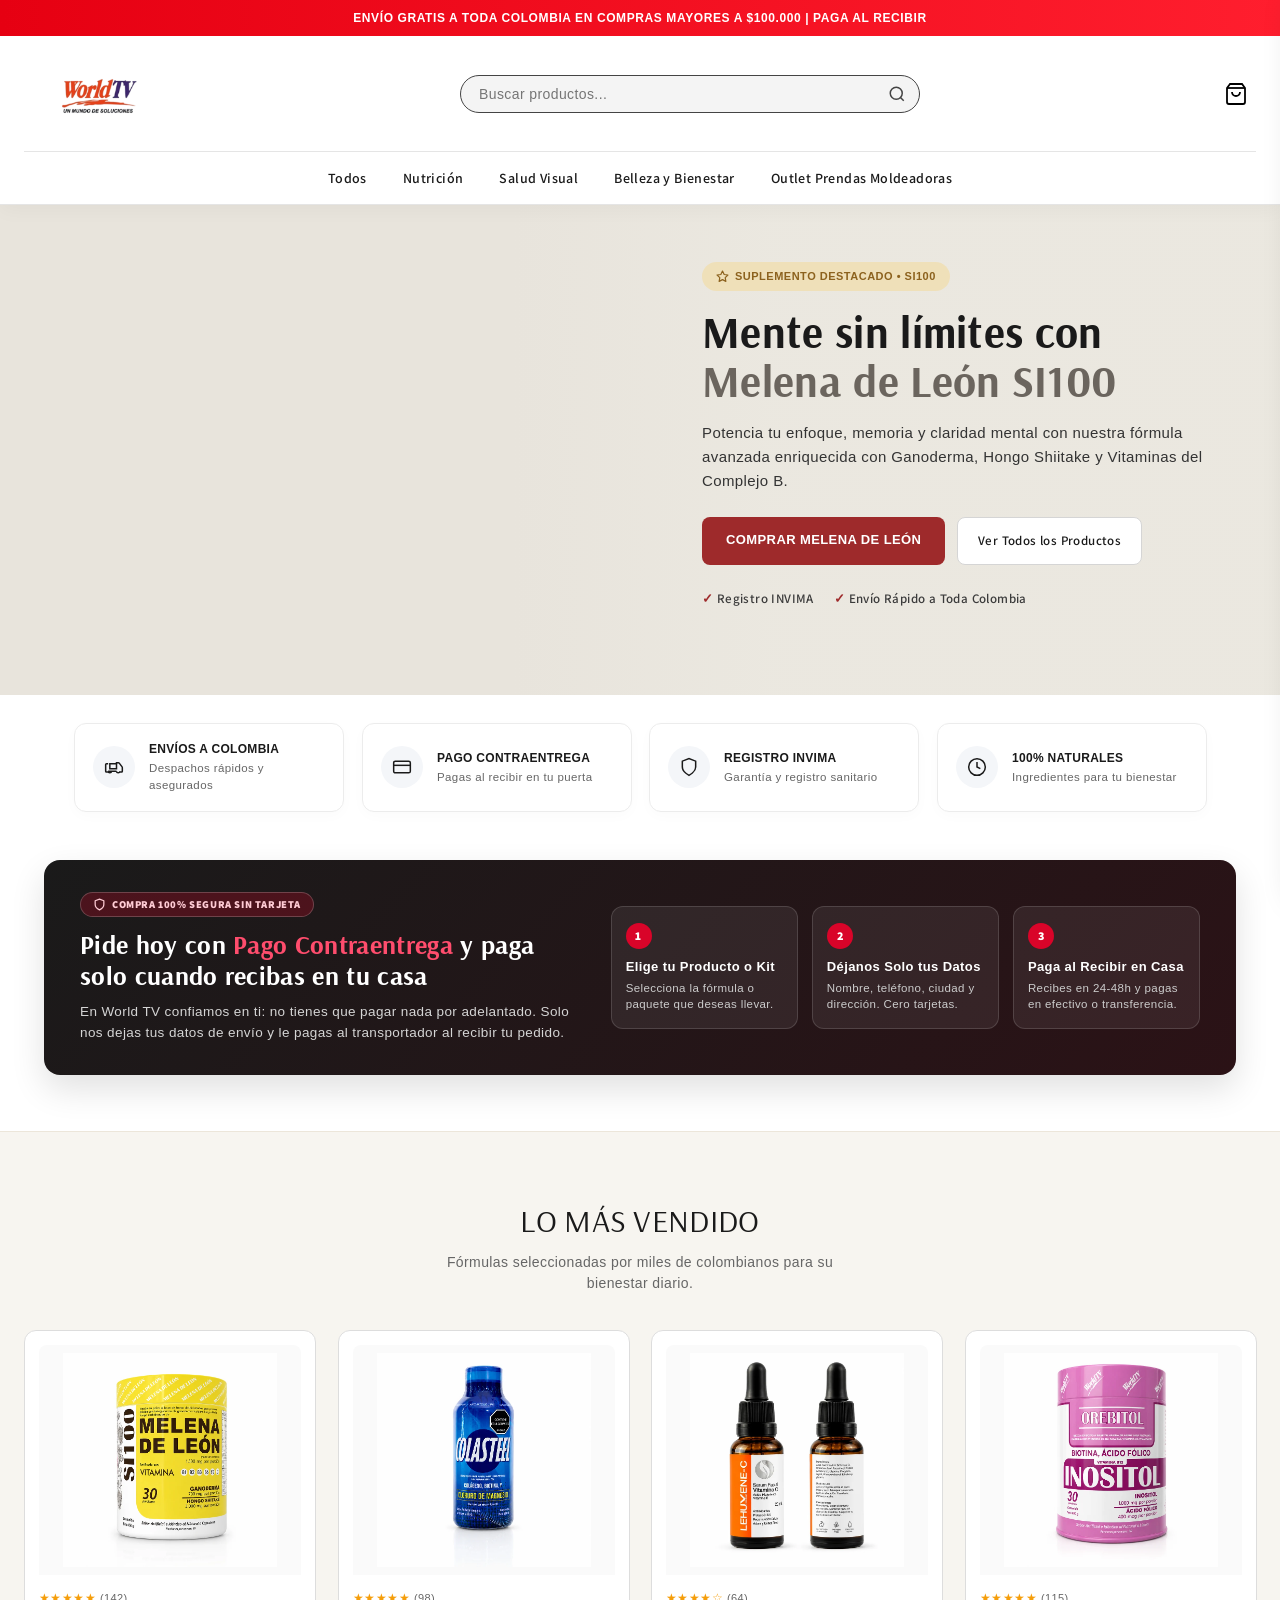
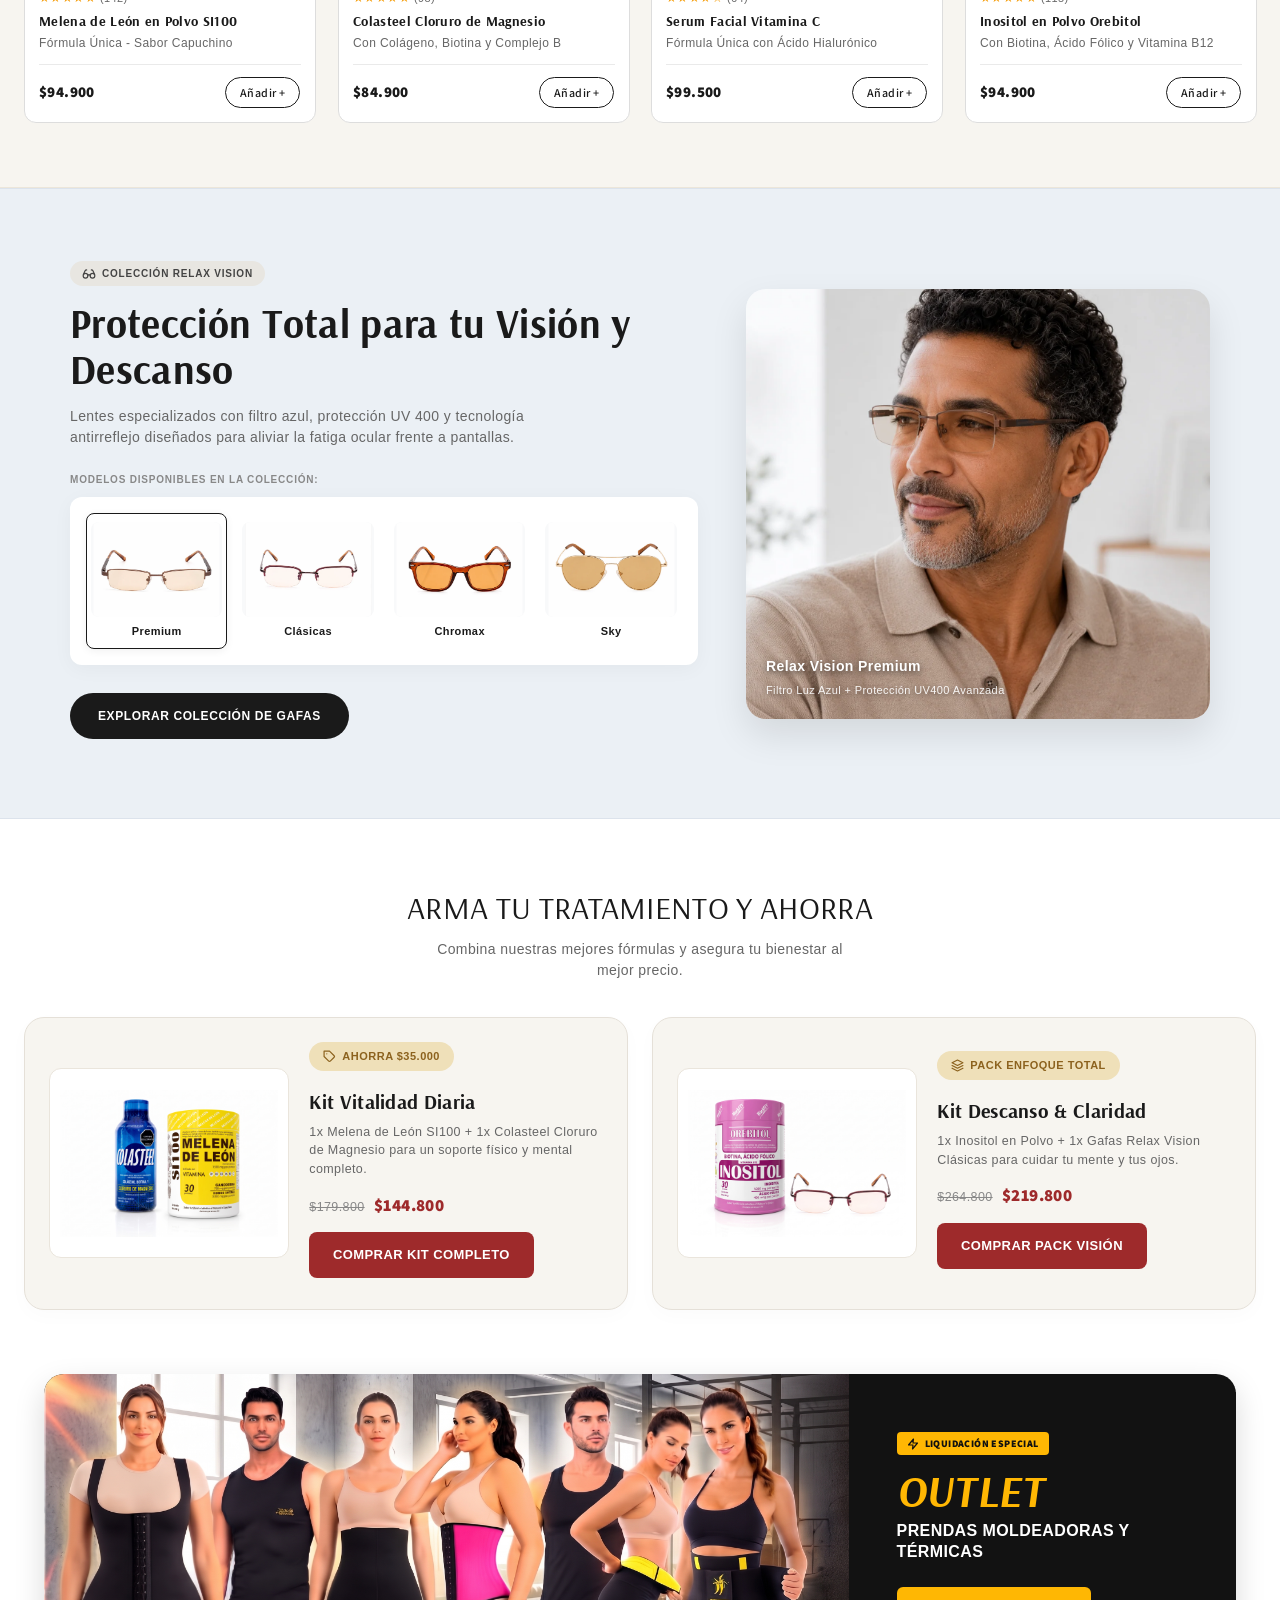
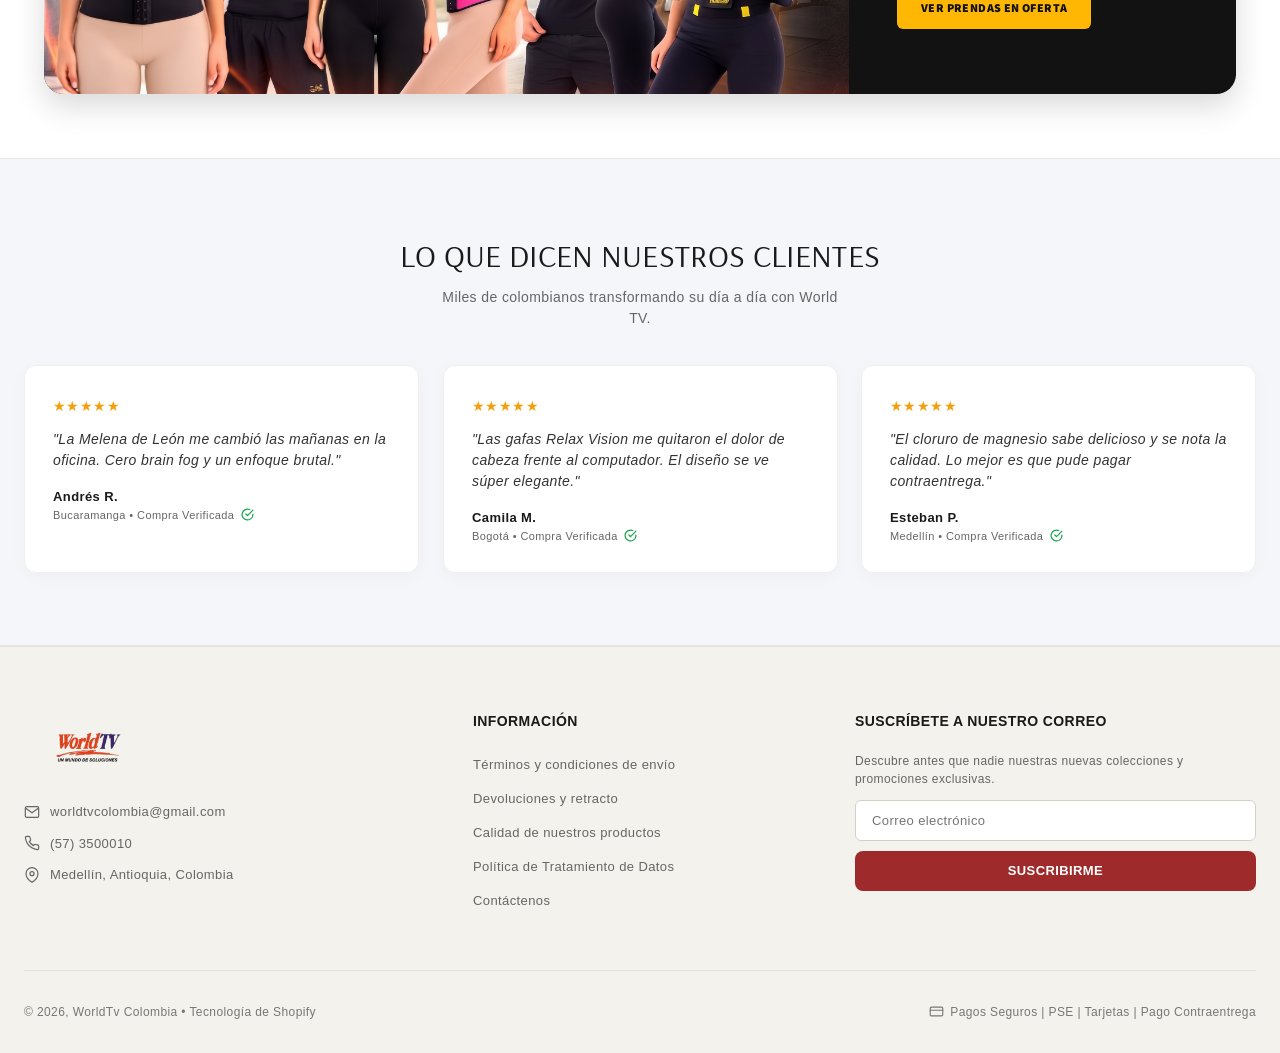
==== commit bc5a52b2: "feat: complete Shopify Liquid theme with dual checkout (online & contraentrega), live search, offici" ====
--- a/index.html
+++ b/index.html
@@ -7,7 +7,7 @@
  <!-- Tipografías -->
  <link rel="preconnect" href="https://fonts.googleapis.com">
  <link rel="preconnect" href="https://fonts.gstatic.com" crossorigin>
- <link href="https://fonts.googleapis.com/css2?family=Playfair+Display:wght@500;600;700&family=Plus+Jakarta+Sans:wght@400;500;600;700&display=swap" rel="stylesheet">
+ <link href="https://fonts.googleapis.com/css2?family=Arsenal:ital,wght@0,400;0,700;1,400;1,700&family=Assistant:wght@300;400;500;600;700;800&display=swap" rel="stylesheet">
  <link rel="stylesheet" href="./styles.css">
  <link rel="stylesheet" href="./animations.css">
 </head>
@@ -158,11 +158,42 @@
    </div>
  </section>
 
+ <!-- SECCIÓN PROMOCIONAL: PAGO CONTRAENTREGA EN 3 PASOS -->
+ <section class="cod-promo-strip-section">
+   <div class="cod-promo-strip-card">
+     <div class="cod-promo-left">
+       <span class="cod-strip-pill">
+         <svg width="13" height="13" viewBox="0 0 24 24" fill="none" stroke="currentColor" stroke-width="2.3" stroke-linecap="round" stroke-linejoin="round"><path d="M12 22s8-4 8-10V5l-8-3-8 3v7c0 6 8 10 8 10z"></path></svg>
+         COMPRA 100% SEGURA SIN TARJETA
+       </span>
+       <h3>Pide hoy con <span>Pago Contraentrega</span> y paga solo cuando recibas en tu casa</h3>
+       <p>En World TV confiamos en ti: no tienes que pagar nada por adelantado. Solo nos dejas tus datos de envío y le pagas al transportador al recibir tu pedido.</p>
+     </div>
+     <div class="cod-promo-steps">
+       <div class="cod-step-box">
+         <span class="cod-step-num">1</span>
+         <strong>Elige tu Producto o Kit</strong>
+         <p>Selecciona la fórmula o paquete que deseas llevar.</p>
+       </div>
+       <div class="cod-step-box">
+         <span class="cod-step-num">2</span>
+         <strong>Déjanos Solo tus Datos</strong>
+         <p>Nombre, teléfono, ciudad y dirección. Cero tarjetas.</p>
+       </div>
+       <div class="cod-step-box">
+         <span class="cod-step-num">3</span>
+         <strong>Paga al Recibir en Casa</strong>
+         <p>Recibes en 24-48h y pagas en efectivo o transferencia.</p>
+       </div>
+     </div>
+   </div>
+ </section>
+
  <!-- 5. LO MÁS VENDIDO -->
  <section class="bestsellers-section">
    <div class="section-header">
      <h2>LO MÁS VENDIDO</h2>
-     <p>Nuestras fórmulas favoritas para transformar tu salud diaria.</p>
+     <p>Fórmulas seleccionadas por miles de colombianos para su bienestar diario.</p>
    </div>
    <div class="products-grid">
      <!-- Producto 1 -->
--- a/styles.css
+++ b/styles.css
@@ -9,8 +9,8 @@
   --border-soft: #E5E5E5;  
   --radius-lg: 20px;  
   --radius-md: 12px;  
-  --font-serif: 'Playfair Display', Georgia, serif;  
-  --font-sans: 'Plus Jakarta Sans', sans-serif;  
+  --font-serif: 'Arsenal', sans-serif;  
+  --font-sans: 'Assistant', sans-serif;  
  }  
    
  * {  
--- a/animations.css
+++ b/animations.css
@@ -1,6 +1,52 @@
 /* ==========================================================================
-   WORLD TV - SISTEMA GLOBAL DE ANIMACIONES Y MICRO-INTERACCIONES
+   WORLD TV - TIPOGRAFÍA OFICIAL (ARSENAL + ASSISTANT) Y ANIMACIONES GLOBALES
    ========================================================================== */
+
+@import url('https://fonts.googleapis.com/css2?family=Arsenal:ital,wght@0,400;0,700;1,400;1,700&family=Assistant:wght@300;400;500;600;700;800&display=swap');
+
+@font-face {
+  font-family: 'Assistant';
+  font-weight: 400;
+  font-style: normal;
+  font-display: swap;
+  src: url("https://www.worldtv.com.co/cdn/fonts/assistant/assistant_n4.9120912a469cad1cc292572851508ca49d12e768.woff2") format("woff2"),
+       url("https://www.worldtv.com.co/cdn/fonts/assistant/assistant_n4.6e9875ce64e0fefcd3f4446b7ec9036b3ddd2985.woff") format("woff");
+}
+
+@font-face {
+  font-family: 'Assistant';
+  font-weight: 700;
+  font-style: normal;
+  font-display: swap;
+  src: url("https://www.worldtv.com.co/cdn/fonts/assistant/assistant_n7.bf44452348ec8b8efa3aa3068825305886b1c83c.woff2") format("woff2"),
+       url("https://www.worldtv.com.co/cdn/fonts/assistant/assistant_n7.0c887fee83f6b3bda822f1150b912c72da0f7b64.woff") format("woff");
+}
+
+@font-face {
+  font-family: 'Arsenal';
+  font-weight: 400;
+  font-style: normal;
+  font-display: swap;
+  src: url("https://www.worldtv.com.co/cdn/fonts/arsenal/arsenal_n4.51305299cd12b61bc0400367405b80442269043d.woff2") format("woff2"),
+       url("https://www.worldtv.com.co/cdn/fonts/arsenal/arsenal_n4.93261dd112afca16489c9f1c0d423ccd8a12c0a3.woff") format("woff");
+}
+
+:root {
+  --font-serif: 'Arsenal', sans-serif !important;
+  --font-sans: 'Assistant', sans-serif !important;
+  --font-heading-family: 'Arsenal', sans-serif !important;
+  --font-body-family: 'Assistant', sans-serif !important;
+}
+
+body, button, input, select, textarea {
+  font-family: var(--font-sans) !important;
+  letter-spacing: 0.025rem;
+}
+
+h1, h2, h3, .hero-title, .vision-title, .outlet-title, .product-title-main, .section-header h2, .section-title-center {
+  font-family: var(--font-serif) !important;
+  letter-spacing: 0.02rem;
+}
 
 /* --- 1. KEYFRAMES GLOBALES --- */
 @keyframes fadeUpIn {
@@ -993,3 +1039,926 @@
   animation: pricePop 0.45s cubic-bezier(0.34, 1.56, 0.64, 1);
 }
 
+/* --- 9. ICONOGRAFÍA VECTORIAL PROFESIONAL (SIN EMOJIS) --- */
+.inline-icon,
+.verified-icon {
+  display: inline-block;
+  vertical-align: -2px;
+  flex-shrink: 0;
+  transition: transform 0.3s cubic-bezier(0.34, 1.56, 0.64, 1);
+}
+
+.verified-icon {
+  color: #16A34A;
+  margin-left: 3px;
+}
+
+.review-card:hover .verified-icon {
+  transform: scale(1.2) rotate(-6deg);
+}
+
+.top-bar,
+.vision-tag,
+.vision-tag-top,
+.beauty-tag-top,
+.outlet-tag-top,
+.outlet-badge,
+.shipping-banner-bar,
+.footer-payments,
+.cart-trust-badges > span {
+  display: inline-flex;
+  align-items: center;
+  justify-content: center;
+  gap: 6px;
+}
+
+.top-bar,
+.shipping-banner-bar {
+  display: flex;
+}
+
+/* ==========================================================================
+   ESTILOS GLOBALES DEL CARRITO DINÁMICO, BADGE, KITS SELECCIONADOS Y TOAST
+   ========================================================================== */
+.cart-btn {
+  position: relative;
+}
+
+.cart-count-badge {
+  position: absolute;
+  top: -4px;
+  right: -5px;
+  background-color: var(--brand-red, #D90429);
+  color: #FFFFFF;
+  font-size: 10px;
+  font-weight: 800;
+  min-width: 18px;
+  height: 18px;
+  padding: 0 5px;
+  border-radius: 50px;
+  display: inline-flex;
+  align-items: center;
+  justify-content: center;
+  box-shadow: 0 2px 6px rgba(217, 4, 41, 0.35);
+  pointer-events: none;
+  transition: transform 0.25s cubic-bezier(0.34, 1.56, 0.64, 1);
+}
+
+.cart-count-badge.pop {
+  transform: scale(1.3);
+}
+
+.cart-item-pack-badge {
+  display: inline-block;
+  font-size: 10px;
+  font-weight: 700;
+  color: var(--brand-red, #D90429);
+  background: #FFE8EC;
+  padding: 2px 7px;
+  border-radius: 4px;
+  margin-bottom: 5px;
+}
+
+.cart-empty-state {
+  text-align: center;
+  padding: 36px 16px;
+  border-bottom: 1px solid var(--border-soft, #E5E0D8);
+  margin-bottom: 20px;
+  color: #666;
+}
+
+.cart-empty-state svg {
+  color: #BBB;
+  margin-bottom: 10px;
+}
+
+.cart-empty-state h4 {
+  font-size: 15px;
+  font-weight: 700;
+  color: var(--brand-dark, #1A1A1A);
+  margin-bottom: 4px;
+}
+
+.cart-empty-state p {
+  font-size: 12.5px;
+  color: #777;
+}
+
+.kit-card {
+  position: relative;
+}
+
+.kit-card.kit-selected {
+  border-color: var(--brand-red, #D90429) !important;
+  box-shadow: 0 12px 30px rgba(217, 4, 41, 0.18) !important;
+}
+
+.kit-selected-ribbon {
+  position: absolute;
+  top: 12px;
+  right: 12px;
+  background: var(--brand-red, #D90429);
+  color: #FFF;
+  font-size: 10px;
+  font-weight: 800;
+  padding: 4px 10px;
+  border-radius: 50px;
+  letter-spacing: 0.4px;
+  z-index: 5;
+  box-shadow: 0 3px 10px rgba(217, 4, 41, 0.3);
+}
+
+.chk-mini-item {
+  display: flex;
+  align-items: center;
+  gap: 10px;
+  padding: 8px;
+  background: #FFF;
+  border: 1px solid #EAEAEA;
+  border-radius: 8px;
+  margin-bottom: 8px;
+}
+
+.chk-mini-item img {
+  width: 42px;
+  height: 42px;
+  object-fit: contain;
+  border-radius: 6px;
+  background: #F7F7F7;
+  padding: 2px;
+}
+
+.chk-mini-item-info {
+  flex: 1;
+  min-width: 0;
+}
+
+.chk-mini-item-info h5 {
+  font-size: 11.5px;
+  font-weight: 700;
+  color: #1A1A1A;
+  white-space: nowrap;
+  overflow: hidden;
+  text-overflow: ellipsis;
+  margin: 0 0 2px;
+}
+
+.chk-mini-item-info span {
+  font-size: 10.5px;
+  color: #666;
+  display: block;
+}
+
+.chk-mini-item-price {
+  font-size: 12px;
+  font-weight: 800;
+  color: var(--brand-red, #D90429);
+}
+
+.wtv-cart-toast {
+  position: fixed;
+  bottom: 24px;
+  right: 24px;
+  background: #1A1A1A;
+  color: #FFFFFF;
+  padding: 12px 18px;
+  border-radius: 8px;
+  font-size: 13px;
+  font-weight: 700;
+  display: flex;
+  align-items: center;
+  gap: 10px;
+  box-shadow: 0 10px 25px rgba(0, 0, 0, 0.25);
+  z-index: 2000;
+  opacity: 0;
+  transform: translateY(16px);
+  pointer-events: none;
+  transition: opacity 0.25s ease, transform 0.25s ease;
+}
+
+.wtv-cart-toast.show {
+  opacity: 1;
+  transform: translateY(0);
+}
+
+/* ==========================================================================
+   ESTILOS DE PROMOCIÓN Y MODAL DE PAGO CONTRAENTREGA (1 SOLO PASO)
+   ========================================================================== */
+.cart-cod-top-banner {
+  background: #ECFDF5;
+  border-bottom: 1px solid #A7F3D0;
+  color: #065F46;
+  padding: 10px 18px;
+  font-size: 11.5px;
+  display: flex;
+  align-items: center;
+  gap: 8px;
+  line-height: 1.35;
+}
+
+.cart-cod-top-banner svg {
+  flex-shrink: 0;
+  color: #059669;
+}
+
+.cod-form-notice {
+  background: #F0FDF4;
+  border: 1px solid #BBF7D0;
+  border-radius: 8px;
+  padding: 12px 14px;
+  display: flex;
+  align-items: flex-start;
+  gap: 10px;
+  margin-bottom: 16px;
+}
+
+.cod-form-notice svg {
+  flex-shrink: 0;
+  margin-top: 2px;
+}
+
+.cod-form-notice strong {
+  display: block;
+  font-size: 12px;
+  color: #166534;
+  margin-bottom: 2px;
+}
+
+.cod-form-notice span {
+  display: block;
+  font-size: 11.5px;
+  color: #15803D;
+  line-height: 1.4;
+}
+
+/* Sello de Pago Contraentrega sobre tarjetas de producto */
+.card-cod-badge {
+  position: absolute;
+  top: 22px;
+  left: 22px;
+  background: #15803D;
+  color: #FFFFFF;
+  font-size: 10px;
+  font-weight: 800;
+  padding: 4px 9px;
+  border-radius: 50px;
+  letter-spacing: 0.3px;
+  z-index: 4;
+  box-shadow: 0 2px 8px rgba(21, 128, 61, 0.25);
+  pointer-events: none;
+}
+
+/* Píldora de encabezado de sección promocionando Contraentrega */
+.cod-section-badge {
+  display: inline-flex;
+  align-items: center;
+  gap: 6px;
+  background: #FFF1F2;
+  color: var(--brand-red, #D90429);
+  border: 1px solid rgba(217, 4, 41, 0.2);
+  font-size: 11px;
+  font-weight: 800;
+  padding: 5px 14px;
+  border-radius: 50px;
+  letter-spacing: 0.6px;
+  margin-bottom: 10px;
+  text-transform: uppercase;
+}
+
+/* Caja destacada de Contraentrega en la ficha de producto */
+.cod-product-promo-box {
+  margin-top: 16px;
+  background: #F0FDF4;
+  border: 1.5px solid #86EFAC;
+  border-radius: 10px;
+  padding: 14px 16px;
+  display: flex;
+  align-items: flex-start;
+  gap: 12px;
+}
+
+.cod-product-promo-box .cod-promo-icon {
+  color: #15803D;
+  flex-shrink: 0;
+  margin-top: 2px;
+}
+
+.cod-product-promo-box .cod-promo-text strong {
+  display: block;
+  font-size: 12.5px;
+  font-weight: 800;
+  color: #14532D;
+  margin-bottom: 3px;
+}
+
+.cod-product-promo-box .cod-promo-text span {
+  display: block;
+  font-size: 12px;
+  color: #166534;
+  line-height: 1.45;
+}
+
+/* Franja promocional de 3 pasos de Pago Contraentrega en el Home */
+.cod-promo-strip-section {
+  max-width: 1240px;
+  margin: 0 auto 56px;
+  padding: 0 24px;
+}
+
+.cod-promo-strip-card {
+  background: linear-gradient(135deg, #1A1A1A 0%, #2B1216 100%);
+  color: #FFFFFF;
+  border-radius: 16px;
+  padding: 32px 36px;
+  display: grid;
+  grid-template-columns: 1.1fr 1.3fr;
+  gap: 32px;
+  align-items: center;
+  box-shadow: 0 14px 34px rgba(0, 0, 0, 0.12);
+}
+
+.cod-strip-pill {
+  display: inline-flex;
+  align-items: center;
+  gap: 6px;
+  background: rgba(217, 4, 41, 0.25);
+  border: 1px solid rgba(255, 255, 255, 0.2);
+  color: #FFCCD5;
+  font-size: 10.5px;
+  font-weight: 800;
+  padding: 4px 12px;
+  border-radius: 50px;
+  letter-spacing: 0.6px;
+  margin-bottom: 12px;
+}
+
+.cod-promo-left h3 {
+  font-family: var(--font-serif);
+  font-size: 26px;
+  line-height: 1.2;
+  margin-bottom: 10px;
+  color: #FFFFFF;
+}
+
+.cod-promo-left h3 span {
+  color: #FF4D6D;
+}
+
+.cod-promo-left p {
+  font-size: 13.5px;
+  color: #D5D5D5;
+  line-height: 1.55;
+}
+
+.cod-promo-steps {
+  display: grid;
+  grid-template-columns: repeat(3, 1fr);
+  gap: 14px;
+}
+
+.cod-step-box {
+  background: rgba(255, 255, 255, 0.07);
+  border: 1px solid rgba(255, 255, 255, 0.14);
+  border-radius: 12px;
+  padding: 16px 14px;
+  text-align: left;
+}
+
+.cod-step-num {
+  display: inline-flex;
+  align-items: center;
+  justify-content: center;
+  width: 26px;
+  height: 26px;
+  border-radius: 50%;
+  background: var(--brand-red, #D90429);
+  color: #FFF;
+  font-size: 12px;
+  font-weight: 800;
+  margin-bottom: 8px;
+}
+
+.cod-step-box strong {
+  display: block;
+  font-size: 13px;
+  color: #FFFFFF;
+  margin-bottom: 4px;
+}
+
+.cod-step-box p {
+  font-size: 11.5px;
+  color: #CCCCCC;
+  line-height: 1.4;
+}
+
+/* Vista de Confirmación de Pedido Contraentrega Exitoso */
+.cod-success-view {
+  padding: 28px 24px;
+}
+
+.cod-success-card {
+  text-align: center;
+  max-width: 640px;
+  margin: 0 auto;
+}
+
+.cod-success-icon {
+  width: 68px;
+  height: 68px;
+  border-radius: 50%;
+  background: #DCFCE7;
+  display: flex;
+  align-items: center;
+  justify-content: center;
+  margin: 0 auto 14px;
+}
+
+.cod-order-badge {
+  display: inline-block;
+  background: #F0FDF4;
+  border: 1px solid #86EFAC;
+  color: #15803D;
+  font-size: 11px;
+  font-weight: 800;
+  padding: 4px 12px;
+  border-radius: 50px;
+  margin-bottom: 10px;
+}
+
+.cod-success-card h3 {
+  font-family: var(--font-serif);
+  font-size: 24px;
+  color: #1A1A1A;
+  margin-bottom: 8px;
+}
+
+.cod-success-lead {
+  font-size: 13.5px;
+  color: #444;
+  line-height: 1.55;
+  margin-bottom: 20px;
+}
+
+.cod-summary-grid {
+  display: grid;
+  grid-template-columns: 1fr 1fr;
+  gap: 16px;
+  text-align: left;
+  margin-bottom: 20px;
+}
+
+.cod-summary-block {
+  background: #F9FAFB;
+  border: 1px solid #E5E7EB;
+  border-radius: 10px;
+  padding: 14px;
+}
+
+.cod-summary-block h5 {
+  font-size: 11px;
+  font-weight: 800;
+  letter-spacing: 0.5px;
+  color: var(--brand-red, #D90429);
+  margin-bottom: 8px;
+  text-transform: uppercase;
+}
+
+.cod-summary-block p {
+  font-size: 12.5px;
+  color: #333;
+  margin-bottom: 4px;
+  line-height: 1.4;
+}
+
+.cod-items-ul {
+  list-style: none;
+  padding: 0;
+  margin: 0 0 10px;
+}
+
+.cod-items-ul li {
+  display: flex;
+  justify-content: space-between;
+  font-size: 12px;
+  padding: 4px 0;
+  border-bottom: 1px dashed #E5E7EB;
+  gap: 8px;
+}
+
+.cod-total-pay-row {
+  display: flex;
+  justify-content: space-between;
+  align-items: center;
+  padding-top: 8px;
+  font-size: 13px;
+  font-weight: 800;
+  color: #15803D;
+}
+
+@media (max-width: 900px) {
+  .cod-promo-strip-card {
+    grid-template-columns: 1fr;
+    padding: 24px 20px;
+  }
+  .cod-promo-steps,
+  .cod-summary-grid {
+    grid-template-columns: 1fr;
+  }
+}
+
+/* ============================================================================
+   SISTEMA DUAL DE PAGO: 1) PAGAR AHORA (TARJETA / PSE) Y 2) PAGO CONTRAENTREGA
+   ============================================================================ */
+
+/* Contenedor de los 2 botones en el Carrito y en la Ficha de Producto */
+.cart-dual-pay-buttons {
+  display: flex;
+  flex-direction: column;
+  gap: 8px;
+  margin-bottom: 10px;
+}
+
+.product-dual-pay-row {
+  display: grid;
+  grid-template-columns: 1fr 1fr;
+  gap: 10px;
+  width: 100%;
+  margin-bottom: 10px;
+}
+
+@media (max-width: 600px) {
+  .product-dual-pay-row {
+    grid-template-columns: 1fr;
+  }
+}
+
+.btn-pay-now-main {
+  background: linear-gradient(135deg, #1E293B 0%, #0F172A 100%) !important;
+  color: #fff !important;
+  box-shadow: 0 6px 18px rgba(15, 23, 42, 0.22) !important;
+  font-weight: 800 !important;
+  letter-spacing: 0.4px;
+  margin-bottom: 0 !important;
+}
+
+.btn-pay-now-main:hover {
+  background: linear-gradient(135deg, #0F172A 0%, #020617 100%) !important;
+  transform: translateY(-2px);
+}
+
+.btn-cod-main {
+  margin-bottom: 0 !important;
+}
+
+.btn-pay-now-sticky {
+  background: #1E293B !important;
+  color: #fff !important;
+}
+
+/* Selector de Modalidad de Pago dentro del Modal de Checkout */
+.payment-mode-selector {
+  display: grid;
+  grid-template-columns: 1fr 1fr;
+  gap: 10px;
+  margin-bottom: 14px;
+}
+
+@media (max-width: 600px) {
+  .payment-mode-selector {
+    grid-template-columns: 1fr;
+  }
+}
+
+.pay-mode-tab {
+  display: flex;
+  align-items: center;
+  gap: 10px;
+  padding: 11px 13px;
+  border: 2px solid #E5E7EB;
+  border-radius: 10px;
+  background: #FFFFFF;
+  cursor: pointer;
+  text-align: left;
+  transition: all 0.2s ease;
+}
+
+.pay-mode-tab:hover {
+  border-color: #CBD5E1;
+}
+
+.pay-mode-tab.active {
+  border-color: var(--brand-red, #D90429);
+  background: #FFF5F5;
+  box-shadow: 0 4px 12px rgba(217, 4, 41, 0.08);
+}
+
+.pay-mode-radio {
+  width: 16px;
+  height: 16px;
+  border-radius: 50%;
+  border: 2px solid #9CA3AF;
+  flex-shrink: 0;
+  position: relative;
+}
+
+.pay-mode-tab.active .pay-mode-radio {
+  border-color: var(--brand-red, #D90429);
+}
+
+.pay-mode-tab.active .pay-mode-radio::after {
+  content: '';
+  position: absolute;
+  top: 2px;
+  left: 2px;
+  width: 8px;
+  height: 8px;
+  border-radius: 50%;
+  background: var(--brand-red, #D90429);
+}
+
+.pay-mode-info strong {
+  display: block;
+  font-size: 12.5px;
+  font-weight: 800;
+  color: #1A1A1A;
+  margin-bottom: 2px;
+}
+
+.pay-mode-info span {
+  display: block;
+  font-size: 10.5px;
+  color: #555;
+  line-height: 1.25;
+}
+
+/* Panel de Métodos de Pago en Línea (Tarjeta / PSE / Nequi) */
+.online-payment-box {
+  margin-top: 14px;
+  padding: 14px;
+  background: #F8FAFC;
+  border: 1.5px solid #CBD5E1;
+  border-radius: 10px;
+}
+
+.online-methods-pills {
+  display: flex;
+  gap: 8px;
+  margin-bottom: 12px;
+}
+
+.online-method-pill {
+  flex: 1;
+  display: inline-flex;
+  align-items: center;
+  justify-content: center;
+  gap: 6px;
+  padding: 9px 12px;
+  font-size: 11.5px;
+  font-weight: 700;
+  border: 1.5px solid #CBD5E1;
+  border-radius: 8px;
+  background: #fff;
+  color: #334155;
+  cursor: pointer;
+  transition: all 0.2s ease;
+}
+
+.online-method-pill.active {
+  background: #1E293B;
+  color: #fff;
+  border-color: #1E293B;
+}
+
+.cod-form-notice.online-mode {
+  background: #EFF6FF;
+  border-color: #93C5FD;
+}
+
+.cod-form-notice.online-mode strong {
+  color: #1E40AF;
+}
+
+/* ============================================================================
+   BUSCADOR PREDICTIVO EN VIVO (.wtv-search-dropdown) Y MODAL LEGAL/CONTACTO
+   ============================================================================ */
+
+/* Garantizar que el Header superior y la Barra de Búsqueda estén SIEMPRE por encima de los links del nav */
+.site-header {
+  position: relative;
+  z-index: 1000;
+}
+
+.header-main {
+  position: relative;
+  z-index: 600 !important;
+}
+
+.search-bar {
+  position: relative !important;
+  z-index: 700 !important;
+}
+
+.site-header nav,
+.nav-links {
+  position: relative;
+  z-index: 10 !important;
+}
+
+.wtv-search-dropdown {
+  position: absolute;
+  top: calc(100% + 10px);
+  left: 0;
+  right: 0;
+  background: #FFFFFF;
+  border: 1.5px solid #E5E7EB;
+  border-radius: 16px;
+  box-shadow: 0 22px 48px rgba(15, 23, 42, 0.18), 0 4px 12px rgba(0, 0, 0, 0.06);
+  z-index: 9999 !important;
+  max-height: 330px;
+  overflow-y: auto;
+  padding: 8px;
+}
+
+.wtv-search-dropdown::-webkit-scrollbar {
+  width: 5px;
+}
+
+.wtv-search-dropdown::-webkit-scrollbar-track {
+  background: transparent;
+}
+
+.wtv-search-dropdown::-webkit-scrollbar-thumb {
+  background: #D1D5DB;
+  border-radius: 999px;
+}
+
+.wtv-search-header {
+  display: flex;
+  align-items: center;
+  justify-content: space-between;
+  padding: 6px 10px 8px;
+  border-bottom: 1px solid #F1F5F9;
+  margin-bottom: 4px;
+  font-size: 10px;
+  font-weight: 800;
+  letter-spacing: 0.6px;
+  color: #64748B;
+  text-transform: uppercase;
+}
+
+.wtv-search-close {
+  background: none;
+  border: none;
+  font-size: 11px;
+  color: #94A3B8;
+  cursor: pointer;
+  padding: 2px 6px;
+  border-radius: 4px;
+}
+
+.wtv-search-close:hover {
+  color: var(--brand-red, #D90429);
+  background: #FEF2F2;
+}
+
+.wtv-search-item {
+  display: flex;
+  align-items: center;
+  justify-content: space-between;
+  gap: 12px;
+  padding: 10px 12px;
+  border-radius: 10px;
+  transition: background 0.18s ease;
+  border-bottom: 1px solid #F8FAFC;
+}
+
+.wtv-search-item:last-child {
+  border-bottom: none;
+}
+
+.wtv-search-item:hover {
+  background: #F8FAFC;
+}
+
+.wtv-search-info {
+  cursor: pointer;
+  flex: 1;
+  min-width: 0;
+}
+
+.wtv-search-cat {
+  display: inline-block;
+  font-size: 9.5px;
+  font-weight: 800;
+  text-transform: uppercase;
+  color: var(--brand-red, #D90429);
+  letter-spacing: 0.4px;
+  margin-bottom: 2px;
+}
+
+.wtv-search-info strong {
+  display: block;
+  font-size: 13px;
+  font-weight: 700;
+  color: #1A1A1A;
+  line-height: 1.3;
+  white-space: nowrap;
+  overflow: hidden;
+  text-overflow: ellipsis;
+}
+
+.wtv-search-price {
+  display: block;
+  font-size: 12px;
+  font-weight: 800;
+  color: #15803D;
+  margin-top: 2px;
+}
+
+.wtv-search-actions {
+  display: flex;
+  align-items: center;
+  gap: 6px;
+  flex-shrink: 0;
+}
+
+.wtv-s-view {
+  background: #F1F5F9;
+  color: #334155;
+  border: none;
+  border-radius: 999px;
+  padding: 6px 10px;
+  font-size: 11px;
+  font-weight: 700;
+  cursor: pointer;
+  transition: background 0.18s ease;
+}
+
+.wtv-s-view:hover {
+  background: #E2E8F0;
+}
+
+.wtv-s-add {
+  background: var(--brand-red, #D90429);
+  color: #fff;
+  border: none;
+  border-radius: 999px;
+  padding: 6px 12px;
+  font-size: 11px;
+  font-weight: 800;
+  cursor: pointer;
+  white-space: nowrap;
+  transition: transform 0.18s ease, background 0.18s ease;
+}
+
+.wtv-s-add:hover {
+  background: #9E2A2B;
+  transform: scale(1.04);
+}
+
+.wtv-search-empty {
+  padding: 14px 12px;
+  font-size: 12px;
+  color: #666;
+  text-align: center;
+}
+
+/* Modal Informativo de Políticas, Calidad y Contacto */
+.wtv-info-modal {
+  max-width: 640px !important;
+}
+
+.wtv-info-modal-body {
+  padding: 24px 28px;
+  font-size: 13.5px;
+  color: #333;
+  line-height: 1.65;
+  max-height: 75vh;
+  overflow-y: auto;
+}
+
+.wtv-info-modal-body h4 {
+  font-family: var(--font-serif);
+  font-size: 20px;
+  color: #1A1A1A;
+  margin-bottom: 10px;
+}
+
+.wtv-info-modal-body p {
+  margin-bottom: 12px;
+}
+
+.wtv-info-modal-body ul {
+  padding-left: 18px;
+  margin-bottom: 12px;
+}
+
+.wtv-info-modal-body li {
+  margin-bottom: 8px;
+}
+
+
+
+
+
+
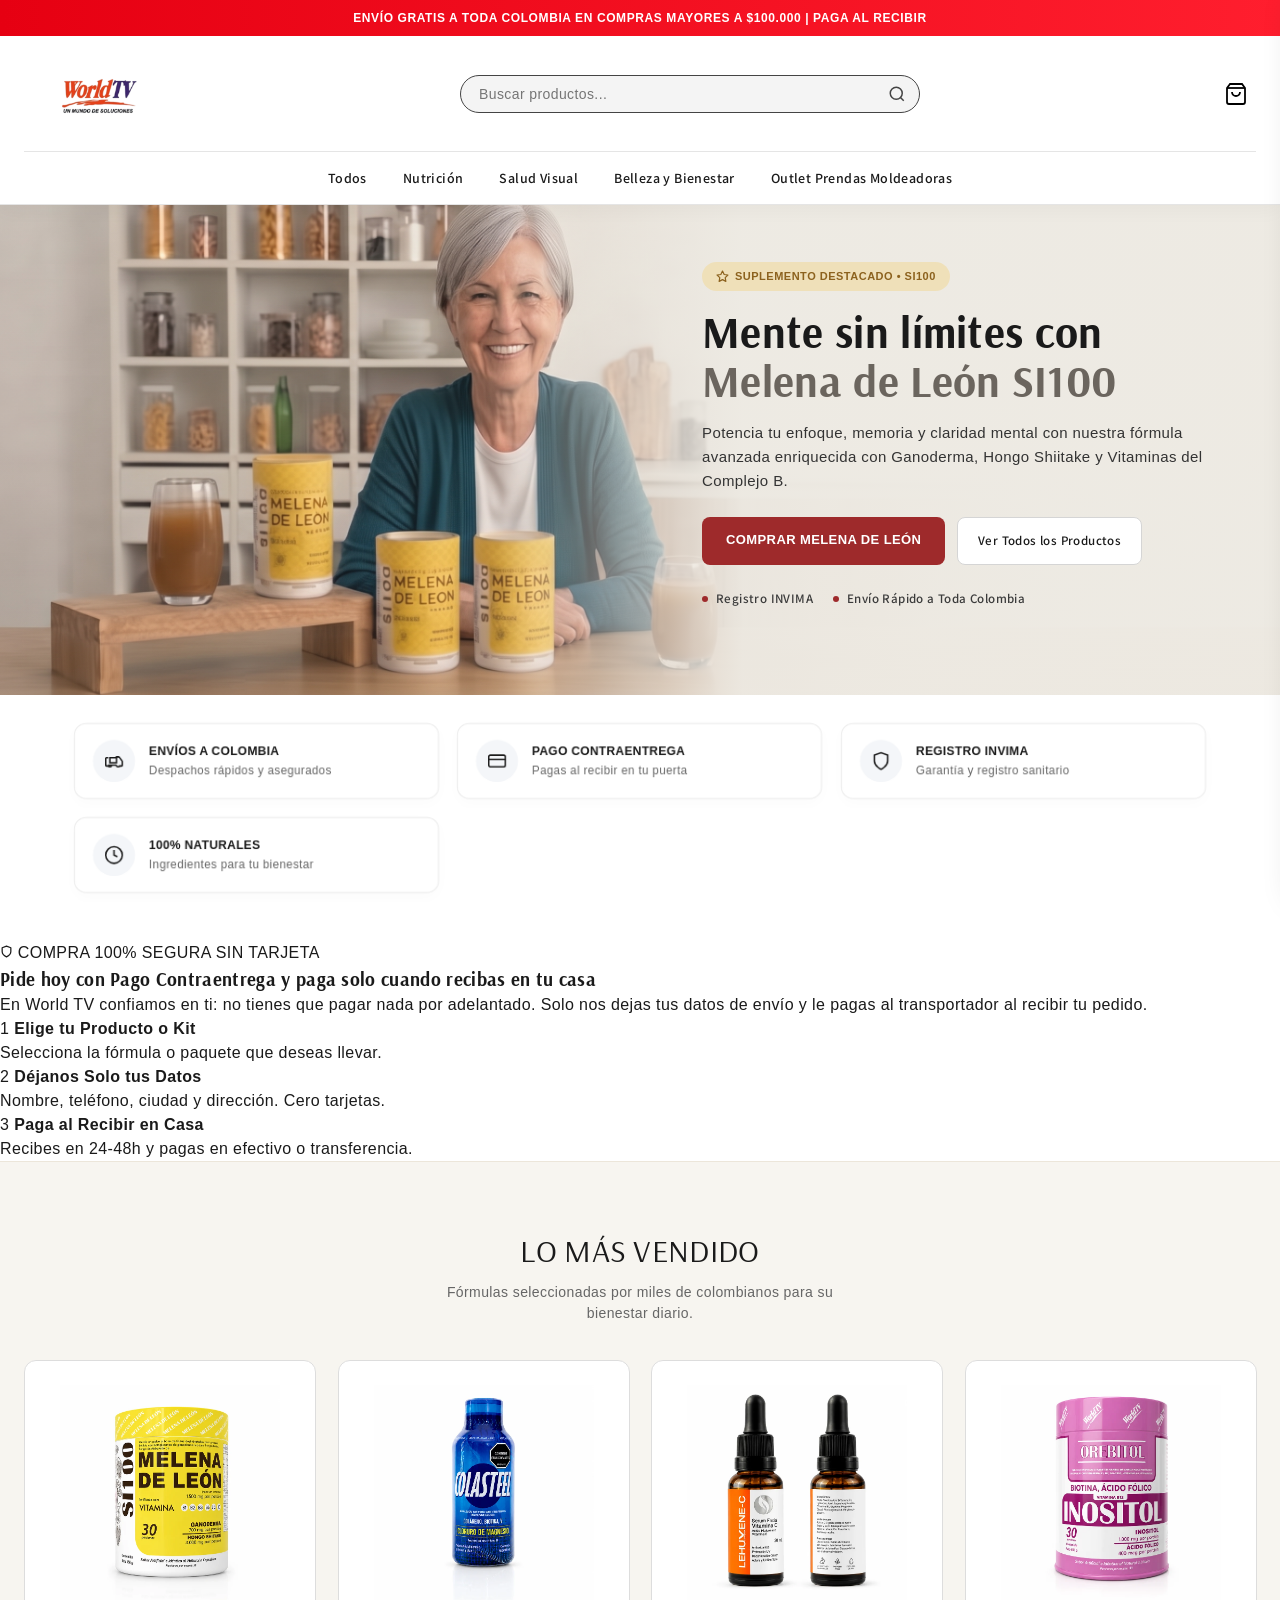
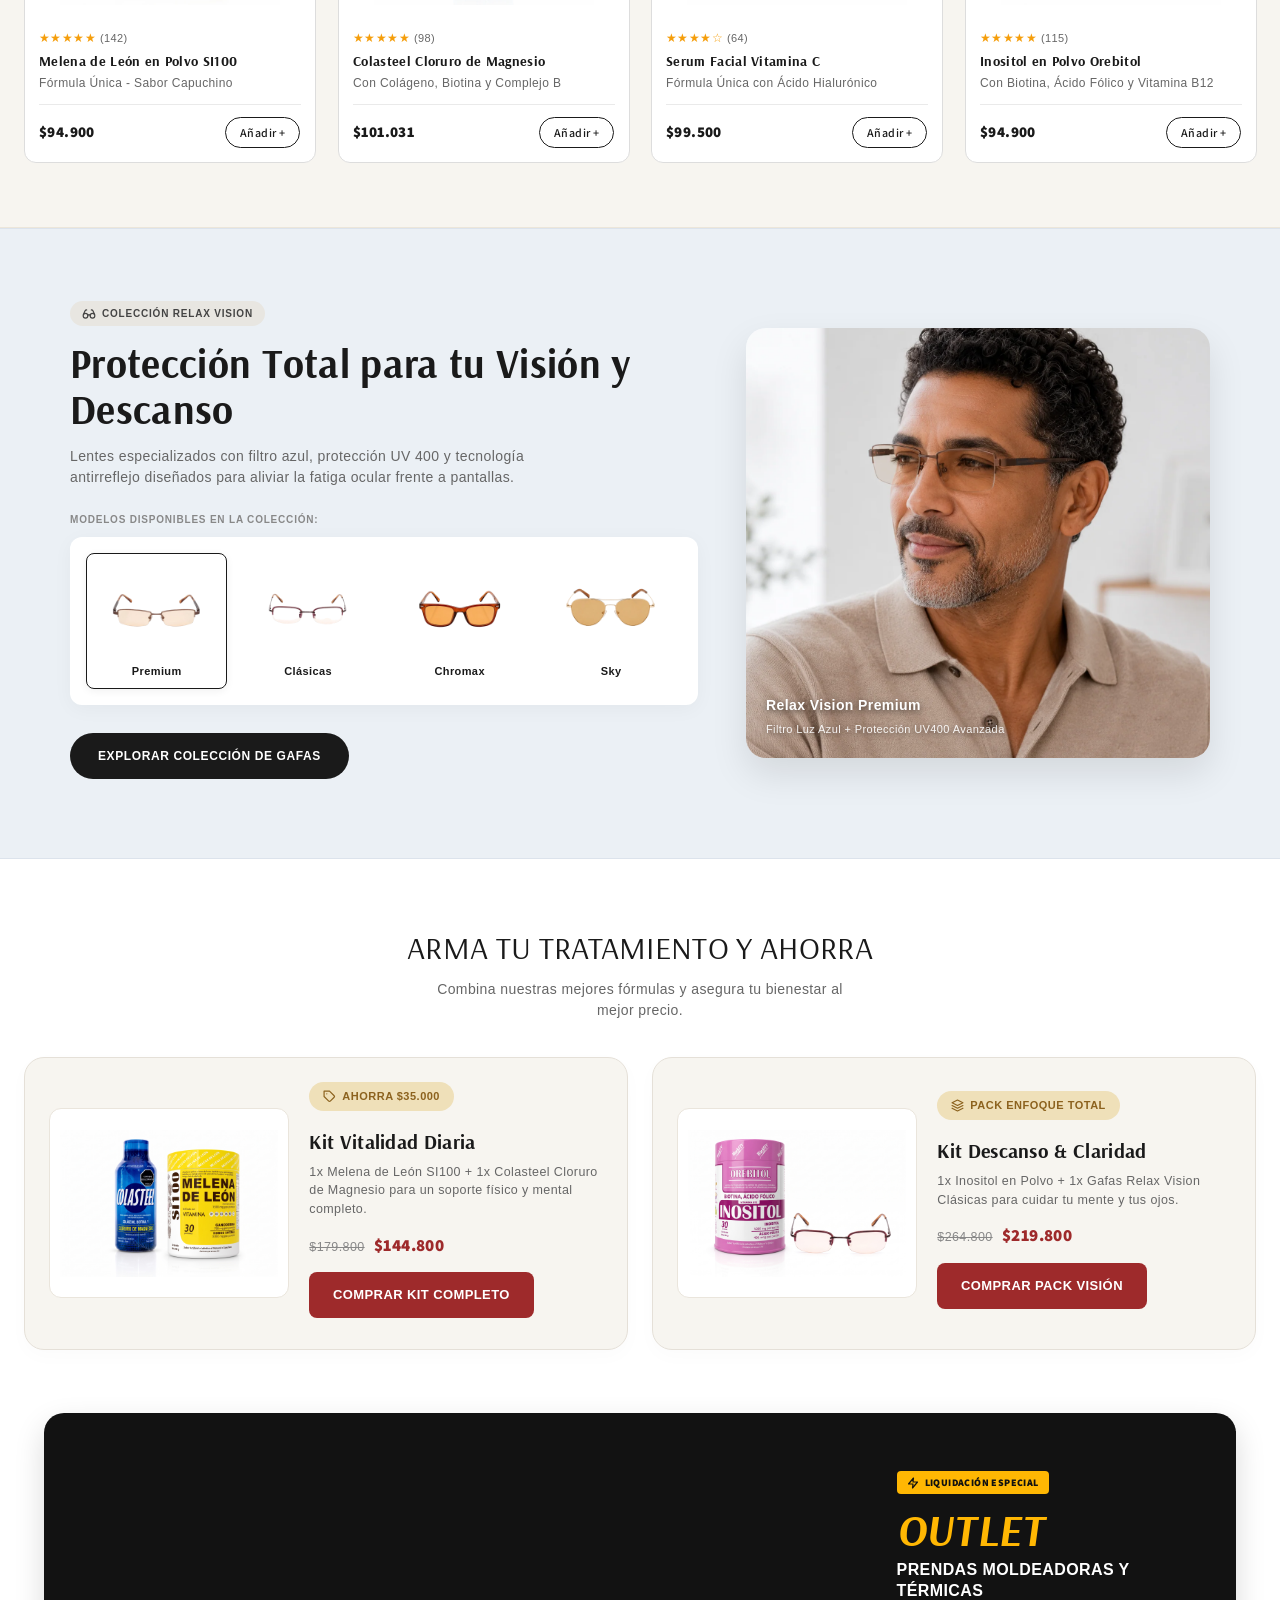
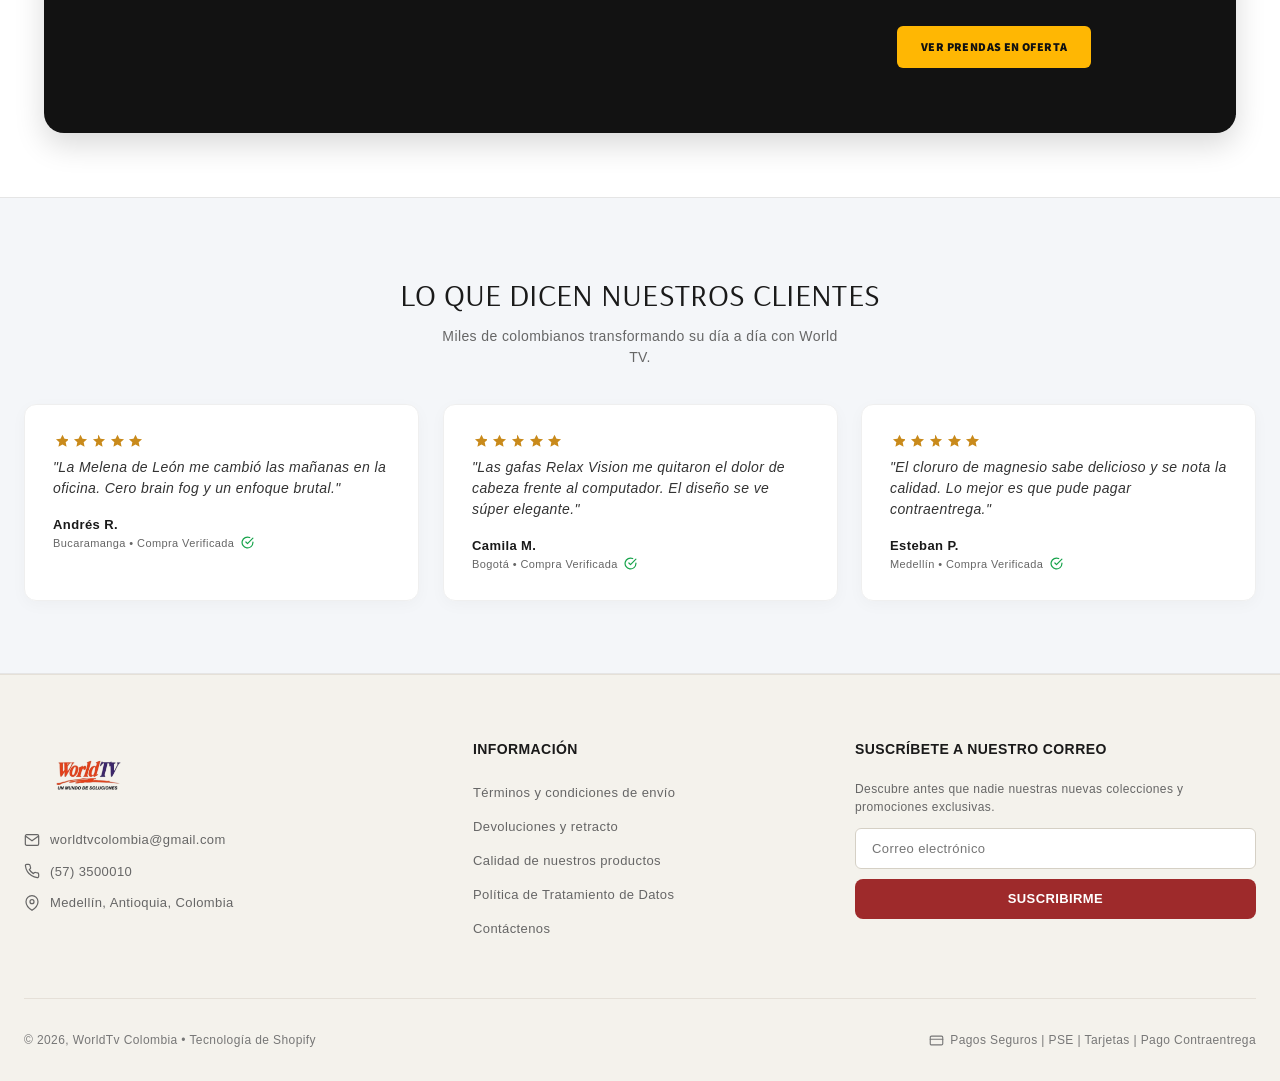
==== commit 707e971b: "feat :sparkles: great advance" ====
--- a/index.html
+++ b/index.html
@@ -220,7 +220,7 @@
          <p class="product-subtitle">Con Colágeno, Biotina y Complejo B</p>
        </a>
        <div class="product-bottom">
-         <div class="product-price">$84.900</div>
+         <div class="product-price">$101.031</div>
          <button class="add-btn" onclick="window.location.href='./producto.html'">Añadir +</button>
        </div>
      </article>
@@ -271,7 +271,7 @@
               data-title="Relax Vision Premium"
               data-desc="Filtro Luz Azul + Protección UV400 Avanzada">
            <div class="model-img-thumb">
-             <img src="./storage/images/realx_vision_premuim.webp" alt="Premium">
+             <img src="./storage/images/gafas_premium.png" alt="Premium">
            </div>
            <span>Premium</span>
          </div>
@@ -281,7 +281,7 @@
               data-title="Relax Vision Clásicas"
               data-desc="Filtro Antirreflejo + Luz Azul">
            <div class="model-img-thumb">
-             <img src="./storage/images/calsicas.webp" alt="Clásicas">
+             <img src="./storage/images/gafas_clasicas.png" alt="Clásicas">
            </div>
            <span>Clásicas</span>
          </div>
@@ -291,7 +291,7 @@
               data-title="Relax Vision Chromax"
               data-desc="Protección UV400 y Contraste Mejorado">
            <div class="model-img-thumb">
-             <img src="./storage/images/cromax.webp" alt="Chromax">
+             <img src="./storage/images/gafas_chromax.png" alt="Chromax">
            </div>
            <span>Chromax</span>
          </div>
@@ -301,7 +301,7 @@
               data-title="Relax Vision Sky"
               data-desc="Filtro Azul y Diseño Liviano">
            <div class="model-img-thumb">
-             <img src="./storage/images/SKY.webp" alt="Sky">
+             <img src="./storage/images/gafas_sky.png" alt="Sky">
            </div>
            <span>Sky</span>
          </div>
--- a/styles.css
+++ b/styles.css
@@ -184,7 +184,7 @@
   position: relative;  
   background-color: #E8E4DC;  
   background-image: linear-gradient(90deg, rgba(232,228,220,0.1) 40%, rgba(235,232,224,0.92) 60%),  
-  url('./storage/images/Gemini_Generated_Image_tfwqcztfwqcztfwq.jpeg');  
+  url('Gemini_Generated_Image_tfwqcztfwqcztfwq.jpeg');  
   background-size: cover;  
   background-position: center center;  
   min-height: 520px;  
@@ -291,7 +291,7 @@
  }  
    
  .hero-checks span::before {  
-  content: "✓ ";  
+  content: "";  
   color: var(--brand-burgundy);  
   font-weight: 800;  
  }  
@@ -598,7 +598,7 @@
  .outlet-people {  
   height: 100%;  
   min-height: 320px;  
-  background-image: url('./storage/images/banneroutlet.jpeg');  
+  background-image: url('banneroutlet.jpeg');  
   background-size: cover;  
   background-position: 1% center;  
  }  
--- a/animations.css
+++ b/animations.css
@@ -488,7 +488,7 @@
   z-index: 3;
 }
 
-/* Botones de cantidad (+ / -) y cerrar (✕) */
+/* Botones de cantidad (+ / -) y cerrar (x) */
 .qty-selector button,
 .qty-selector-sticky button {
   transition: background-color 0.25s ease, color 0.25s ease, transform 0.2s ease;
@@ -1358,99 +1358,6 @@
   line-height: 1.45;
 }
 
-/* Franja promocional de 3 pasos de Pago Contraentrega en el Home */
-.cod-promo-strip-section {
-  max-width: 1240px;
-  margin: 0 auto 56px;
-  padding: 0 24px;
-}
-
-.cod-promo-strip-card {
-  background: linear-gradient(135deg, #1A1A1A 0%, #2B1216 100%);
-  color: #FFFFFF;
-  border-radius: 16px;
-  padding: 32px 36px;
-  display: grid;
-  grid-template-columns: 1.1fr 1.3fr;
-  gap: 32px;
-  align-items: center;
-  box-shadow: 0 14px 34px rgba(0, 0, 0, 0.12);
-}
-
-.cod-strip-pill {
-  display: inline-flex;
-  align-items: center;
-  gap: 6px;
-  background: rgba(217, 4, 41, 0.25);
-  border: 1px solid rgba(255, 255, 255, 0.2);
-  color: #FFCCD5;
-  font-size: 10.5px;
-  font-weight: 800;
-  padding: 4px 12px;
-  border-radius: 50px;
-  letter-spacing: 0.6px;
-  margin-bottom: 12px;
-}
-
-.cod-promo-left h3 {
-  font-family: var(--font-serif);
-  font-size: 26px;
-  line-height: 1.2;
-  margin-bottom: 10px;
-  color: #FFFFFF;
-}
-
-.cod-promo-left h3 span {
-  color: #FF4D6D;
-}
-
-.cod-promo-left p {
-  font-size: 13.5px;
-  color: #D5D5D5;
-  line-height: 1.55;
-}
-
-.cod-promo-steps {
-  display: grid;
-  grid-template-columns: repeat(3, 1fr);
-  gap: 14px;
-}
-
-.cod-step-box {
-  background: rgba(255, 255, 255, 0.07);
-  border: 1px solid rgba(255, 255, 255, 0.14);
-  border-radius: 12px;
-  padding: 16px 14px;
-  text-align: left;
-}
-
-.cod-step-num {
-  display: inline-flex;
-  align-items: center;
-  justify-content: center;
-  width: 26px;
-  height: 26px;
-  border-radius: 50%;
-  background: var(--brand-red, #D90429);
-  color: #FFF;
-  font-size: 12px;
-  font-weight: 800;
-  margin-bottom: 8px;
-}
-
-.cod-step-box strong {
-  display: block;
-  font-size: 13px;
-  color: #FFFFFF;
-  margin-bottom: 4px;
-}
-
-.cod-step-box p {
-  font-size: 11.5px;
-  color: #CCCCCC;
-  line-height: 1.4;
-}
-
 /* Vista de Confirmación de Pedido Contraentrega Exitoso */
 .cod-success-view {
   padding: 28px 24px;
@@ -1556,11 +1463,6 @@
 }
 
 @media (max-width: 900px) {
-  .cod-promo-strip-card {
-    grid-template-columns: 1fr;
-    padding: 24px 20px;
-  }
-  .cod-promo-steps,
   .cod-summary-grid {
     grid-template-columns: 1fr;
   }
@@ -1957,8 +1859,987 @@
   margin-bottom: 8px;
 }
 
-
-
-
-
-
+/* ============================================================================
+   10. REDISEÑO RESPONSIVE INTEGRAL PARA TELÉFONO, PROPORCIÓN DE IMÁGENES
+       Y CONTRASTE DE TEXTOS SOBRE FONDOS (CERO IMÁGENES DISTORSIONADAS /
+       CERO TEXTOS PERDIDOS)
+   ============================================================================ */
+
+/* A. Protección Global contra Distorsión de Imágenes (incluso con atributos width/height HTML) */
+img {
+  max-width: 100%;
+  height: auto;
+}
+
+.product-img-box,
+.beauty-card .product-img-box {
+  background-color: transparent !important;
+  border-radius: 10px !important;
+  height: 240px !important;
+  width: 100% !important;
+  display: flex !important;
+  align-items: center !important;
+  justify-content: center !important;
+  margin-bottom: 14px !important;
+  overflow: hidden !important;
+  padding: 10px !important;
+}
+
+.product-img-box img,
+.beauty-card .product-img-box img,
+.main-image-box img,
+.thumb-item img,
+.kit-image-box img,
+.ingredient-circle img,
+.usage-img img {
+  width: 100% !important;
+  height: 100% !important;
+  max-width: 100% !important;
+  max-height: 100% !important;
+  object-fit: contain !important;
+  object-position: center !important;
+}
+
+.model-img-thumb {
+  background: transparent !important;
+}
+
+.model-img-thumb img {
+  width: 100% !important;
+  height: 100% !important;
+  max-width: 100% !important;
+  max-height: 100% !important;
+  object-fit: contain !important;
+  object-position: center !important;
+  transform: scale(1.15) !important;
+}
+
+.model-item:hover .model-img-thumb img {
+  transform: scale(1.24) !important;
+}
+
+.pack-option img,
+.chk-pkg-card img,
+.upsell-card img {
+  width: auto !important;
+  max-width: 100% !important;
+  object-fit: contain !important;
+  margin-left: auto !important;
+  margin-right: auto !important;
+  display: block !important;
+}
+
+.site-logo,
+.footer-logo {
+  height: auto !important;
+  object-fit: contain !important;
+}
+
+/* C. Modal de Checkout con scroll fluido en pantallas pequeñas o medianas */
+.checkout-modal-container {
+  max-height: 92vh !important;
+  display: flex !important;
+  flex-direction: column !important;
+}
+
+.checkout-modal-body {
+  overflow-y: auto !important;
+  max-height: calc(92vh - 64px) !important;
+  -webkit-overflow-scrolling: touch;
+}
+
+/* D. Tablets y móviles (<= 992px): el hero conserva el diseño original con un velo suave del color de marca */
+/* D. Tablets y móviles (<= 992px): sin velos opacos que tapen la imagen; texto abajo y despejado */
+@media (max-width: 992px) {
+  .hero-section {
+    position: relative !important;
+    min-height: 480px !important;
+    display: flex !important;
+    align-items: flex-end !important;
+    justify-content: flex-start !important;
+    padding: 0 !important;
+    background-position: center 25% !important;
+    background-size: cover !important;
+  }
+
+  .hero-section::before {
+    display: none !important;
+  }
+
+  .hero-container {
+    position: relative;
+    z-index: 1;
+    padding: 0 !important;
+    width: 100% !important;
+    grid-template-columns: 1fr !important;
+  }
+
+  .hero-content {
+    grid-column: 1 !important;
+    max-width: 100% !important;
+    width: 100% !important;
+    background: linear-gradient(to top, rgba(18, 18, 18, 0.92) 0%, rgba(18, 18, 18, 0.65) 60%, rgba(18, 18, 18, 0) 100%) !important;
+    padding: 32px 20px 24px !important;
+    text-align: left !important;
+    box-sizing: border-box !important;
+  }
+
+  .hero-title {
+    font-size: 26px !important;
+    line-height: 1.18 !important;
+    color: #FFFFFF !important;
+    margin-bottom: 12px !important;
+    text-shadow: 0 2px 6px rgba(0, 0, 0, 0.6) !important;
+  }
+
+  .hero-title span {
+    color: #FFE387 !important;
+    display: inline !important;
+  }
+
+  .hero-desc {
+    display: none !important;
+  }
+
+  .hero-checks {
+    display: none !important;
+  }
+
+  .outlet-people {
+    min-height: 240px !important;
+    background-position: center 20% !important;
+    background-size: cover !important;
+  }
+}
+
+/* E. Reglas Específicas para Teléfonos Móviles (<= 768px) */
+@media (max-width: 768px) {
+  body {
+    padding-top: 104px !important;
+    overflow-x: hidden;
+  }
+
+  .top-bar {
+    font-size: 10px !important;
+    padding: 6px 10px !important;
+    line-height: 1.3 !important;
+  }
+
+  /* Barra de búsqueda móvil desplegable SIN recortar el dropdown predictivo */
+  .expandable-search-bar.active {
+    max-height: 440px !important;
+    overflow: visible !important;
+    padding: 8px 4px 12px 4px !important;
+  }
+
+  .wtv-search-dropdown {
+    max-height: 250px !important;
+    left: 0 !important;
+    right: 0 !important;
+  }
+
+  /* Hero principal en teléfono: imagen visible arriba, texto y CTA al fondo */
+  .hero-section {
+    min-height: 440px !important;
+    padding: 0 !important;
+    display: flex !important;
+    align-items: flex-end !important;
+    justify-content: flex-start !important;
+  }
+
+  .hero-title {
+    font-size: 24px !important;
+    line-height: 1.2 !important;
+  }
+
+  .hero-ctas {
+    flex-direction: column !important;
+    gap: 8px !important;
+    margin-bottom: 0 !important;
+  }
+
+  .hero-ctas .btn-secondary {
+    display: none !important;
+  }
+
+  .hero-ctas .btn-primary {
+    width: 100% !important;
+    text-align: center !important;
+    padding: 13px 16px !important;
+    font-size: 13px !important;
+    font-weight: 700 !important;
+  }
+
+  /* Banners de Colección en teléfono (Nutrición, Belleza, Visión, Outlet):
+     Sin párrafos largos para no tapar el producto, alineado abajo */
+  .beauty-hero-banner,
+  .vision-hero-banner,
+  .outlet-hero-banner {
+    min-height: 250px !important;
+    display: flex !important;
+    align-items: flex-end !important;
+    justify-content: flex-start !important;
+    padding: 0 !important;
+    text-align: left !important;
+    background-position: center 25% !important;
+    background-size: cover !important;
+    position: relative !important;
+  }
+
+  .beauty-hero-content,
+  .vision-hero-content,
+  .outlet-hero-content {
+    width: 100% !important;
+    max-width: 100% !important;
+    text-align: left !important;
+    margin: 0 !important;
+    background: linear-gradient(to top, rgba(18, 18, 18, 0.92) 0%, rgba(18, 18, 18, 0.6) 70%, transparent 100%) !important;
+    padding: 24px 16px 16px !important;
+    box-sizing: border-box !important;
+  }
+
+  .beauty-hero-content p,
+  .vision-hero-content p,
+  .outlet-hero-content p {
+    display: none !important;
+  }
+
+  .beauty-hero-content h1,
+  .vision-hero-content h1,
+  .outlet-hero-content h1 {
+    font-size: 20px !important;
+    line-height: 1.22 !important;
+    margin: 6px 0 0 !important;
+    color: #FFFFFF !important;
+    text-shadow: 0 2px 6px rgba(0, 0, 0, 0.7) !important;
+  }
+
+  .beauty-hero-content h1 span,
+  .vision-hero-content h1 span,
+  .outlet-hero-content h1 span {
+    color: #FFE387 !important;
+  }
+
+  .beauty-tag-top,
+  .vision-tag-top,
+  .outlet-tag-top {
+    font-size: 9px !important;
+    padding: 3px 8px !important;
+    margin-bottom: 4px !important;
+    display: inline-flex !important;
+    align-items: center !important;
+    gap: 4px !important;
+  }
+
+  /* Tarjetas de Producto en teléfono: proporción limpia y sin recortes */
+  .products-grid,
+  .beauty-products-grid {
+    grid-template-columns: 1fr !important;
+    gap: 16px !important;
+    padding: 0 14px !important;
+  }
+
+  .product-card,
+  .beauty-card {
+    padding: 14px !important;
+    border-radius: 12px !important;
+  }
+
+  .product-img-box,
+  .beauty-card .product-img-box {
+    height: 230px !important;
+    padding: 10px !important;
+    background-color: transparent !important;
+  }
+
+  /* Colección Relax Vision en teléfono */
+  .vision-section {
+    padding: 40px 14px !important;
+  }
+
+  .vision-container {
+    gap: 24px !important;
+  }
+
+  .vision-title {
+    font-size: 26px !important;
+  }
+
+  .models-box {
+    grid-template-columns: repeat(2, 1fr) !important;
+    gap: 10px !important;
+    padding: 12px !important;
+  }
+
+  .model-img-thumb {
+    height: 85px !important;
+  }
+
+  .vision-container .btn-primary,
+  .vision-container .btn-dark {
+    width: 100% !important;
+    text-align: center !important;
+    justify-content: center !important;
+  }
+
+  .vision-image-card {
+    height: 310px !important;
+  }
+
+  /* Kits y Combos en teléfono */
+  .kits-section-wrapper {
+    padding: 40px 0 !important;
+  }
+
+  .kits-grid {
+    padding: 0 14px !important;
+    gap: 16px !important;
+  }
+
+  .kit-card {
+    grid-template-columns: 1fr !important;
+    padding: 16px !important;
+    gap: 14px !important;
+    text-align: center !important;
+  }
+
+  .kit-image-box {
+    height: 200px !important;
+    padding: 10px !important;
+  }
+
+  /* Página de Detalle de Producto en teléfono */
+  .product-main-container {
+    margin: 16px auto !important;
+    padding: 0 14px !important;
+  }
+
+  .product-gallery-card {
+    position: static !important;
+    padding: 14px !important;
+  }
+
+  .main-image-box {
+    height: 310px !important;
+    padding: 10px !important;
+    margin-bottom: 12px !important;
+  }
+
+  .thumbs-row {
+    gap: 8px !important;
+  }
+
+  .thumb-item {
+    height: 72px !important;
+    padding: 4px !important;
+  }
+
+  .product-title-main {
+    font-size: 25px !important;
+    line-height: 1.18 !important;
+  }
+
+  .product-subtitle-main {
+    font-size: 16px !important;
+  }
+
+  .current-price {
+    font-size: 26px !important;
+  }
+
+  /* Paquetes (1, 2, 3 unidades) en teléfono */
+  .packages-grid {
+    grid-template-columns: repeat(3, 1fr) !important;
+    gap: 8px !important;
+  }
+
+  .pack-option {
+    padding: 12px 4px 10px !important;
+  }
+
+  .pack-title {
+    font-size: 11.5px !important;
+  }
+
+  .pack-option img {
+    height: 42px !important;
+  }
+
+  /* Círculos de Ingredientes Clave en teléfono */
+  .ingredients-grid {
+    grid-template-columns: repeat(2, 1fr) !important;
+    gap: 16px 12px !important;
+  }
+
+  .ingredient-card:last-child:nth-child(odd) {
+    grid-column: 1 / -1 !important;
+    max-width: 220px !important;
+    margin: 0 auto !important;
+  }
+
+  .ingredient-circle {
+    width: 128px !important;
+    height: 128px !important;
+    padding: 12px !important;
+    margin: 0 auto 10px !important;
+  }
+
+  .usage-card-wrapper {
+    padding: 18px !important;
+    gap: 18px !important;
+    grid-template-columns: 1fr !important;
+  }
+
+  .usage-img {
+    height: 230px !important;
+    padding: 12px !important;
+  }
+
+  /* Barra flotante inferior de compra en teléfono */
+  .sticky-buy-bar {
+    padding: 8px 12px calc(8px + env(safe-area-inset-bottom)) 12px !important;
+    box-shadow: 0 -4px 20px rgba(0, 0, 0, 0.16) !important;
+    z-index: 9999 !important;
+    background: #FFFFFF !important;
+  }
+
+  .sticky-bar-container {
+    flex-direction: column !important;
+    gap: 6px !important;
+  }
+
+  .sticky-product-info {
+    display: flex !important;
+    align-items: center !important;
+    gap: 10px !important;
+    width: 100% !important;
+  }
+
+  .sticky-product-info img {
+    width: 36px !important;
+    height: 36px !important;
+    border-radius: 6px !important;
+    object-fit: contain !important;
+    background: #F7F7F7 !important;
+    border: 1px solid #EFEFEF !important;
+    padding: 2px !important;
+  }
+
+  .sticky-product-text {
+    display: flex !important;
+    flex-direction: row !important;
+    justify-content: space-between !important;
+    align-items: center !important;
+    width: calc(100% - 46px) !important;
+  }
+
+  .sticky-title {
+    font-size: 12px !important;
+    font-weight: 700 !important;
+    white-space: nowrap !important;
+    overflow: hidden !important;
+    text-overflow: ellipsis !important;
+    max-width: 58% !important;
+    color: var(--brand-dark) !important;
+  }
+
+  .sticky-price {
+    font-size: 13px !important;
+    font-weight: 800 !important;
+    color: var(--brand-red) !important;
+    white-space: nowrap !important;
+  }
+
+  .sticky-actions-row {
+    width: 100% !important;
+    display: flex !important;
+    gap: 6px !important;
+  }
+
+  .qty-selector-sticky {
+    display: none !important;
+  }
+
+  .btn-sticky-buy {
+    flex: 1 !important;
+    padding: 11px 8px !important;
+    font-size: 11px !important;
+    font-weight: 800 !important;
+    letter-spacing: 0.3px !important;
+    border-radius: 6px !important;
+    text-align: center !important;
+  }
+
+  .btn-sticky-buy.btn-pay-now-sticky {
+    background: #111111 !important;
+    color: #FFFFFF !important;
+  }
+}
+
+/* ============================================================================
+   11. ACABADO SOBRIO: SIN EMOJIS NI GLIFOS. DISEÑO MOBILE FIRST.
+   ============================================================================ */
+
+/* D. Avisos de contraentrega en la paleta de la tienda (sin verdes genéricos) */
+.cart-cod-top-banner,
+.cod-form-notice,
+.cod-product-promo-box {
+  background: var(--bg-cream);
+  border: 1px solid #E5E0D8;
+  border-radius: 8px;
+  color: var(--brand-dark);
+}
+
+.cart-cod-top-banner {
+  border-left: 0;
+  border-right: 0;
+  border-top: 0;
+  border-radius: 0;
+}
+
+.cod-form-notice strong,
+.cod-product-promo-box .cod-promo-text strong {
+  color: var(--brand-dark);
+}
+
+.cod-form-notice span,
+.cod-product-promo-box .cod-promo-text span {
+  color: #5A5650;
+}
+
+.btn-pay-now-main {
+  background: var(--brand-dark) !important;
+  box-shadow: none !important;
+}
+
+.btn-pay-now-main:hover {
+  background: #000000 !important;
+  transform: none;
+}
+
+/* E. Estrellas de reseña como vector (reemplaza glifos de texto) */
+.review-stars,
+.stars {
+  display: block;
+  font-size: 0 !important;
+  letter-spacing: 0 !important;
+  width: 92px;
+  height: 16px;
+  margin-bottom: 8px;
+  background: url("data:image/svg+xml,%3Csvg xmlns='http://www.w3.org/2000/svg' viewBox='0 0 24 24' width='18' height='16' fill='%23C98A1B'%3E%3Cpath d='M12 2.5l2.9 6.1 6.6.8-4.9 4.6 1.3 6.6L12 17.3 6.1 20.6l1.3-6.6L2.5 9.4l6.6-.8z'/%3E%3C/svg%3E") left center / 18.4px 16px repeat-x;
+}
+
+.hero-checks span::before {
+  content: '' !important;
+  display: inline-block;
+  width: 6px;
+  height: 6px;
+  border-radius: 50%;
+  background: var(--brand-burgundy);
+  margin-right: 8px;
+  vertical-align: middle;
+}
+
+/* G. Pulido móvil: zonas táctiles, formularios sin zoom, sin desbordes */
+html {
+  -webkit-text-size-adjust: 100%;
+}
+
+@media (max-width: 768px) {
+  html,
+  body {
+    max-width: 100%;
+    overflow-x: hidden;
+  }
+
+  input,
+  select,
+  textarea {
+    font-size: 16px !important;
+  }
+
+  button,
+  .btn-primary,
+  .btn-secondary,
+  .btn-dark,
+  .add-btn,
+  .btn-beauty-add,
+  .cart-checkout-btn,
+  .nav-links a {
+    min-height: 44px;
+    touch-action: manipulation;
+  }
+
+  .cart-close-btn,
+  .checkout-close-btn,
+  .item-remove,
+  .mobile-menu-btn,
+  .cart-btn,
+  .search-toggle-btn {
+    min-width: 44px;
+    min-height: 44px;
+  }
+
+  .cart-drawer {
+    width: 100% !important;
+    max-width: 100% !important;
+  }
+
+  .cart-footer {
+    padding-bottom: calc(18px + env(safe-area-inset-bottom));
+  }
+
+  .checkout-modal-container {
+    width: 100% !important;
+    max-width: 100% !important;
+    height: 100% !important;
+    max-height: 100% !important;
+    top: 0 !important;
+    left: 0 !important;
+    transform: none !important;
+    border-radius: 0 !important;
+  }
+
+  .checkout-modal-body {
+    max-height: none !important;
+    flex: 1;
+    padding-bottom: calc(24px + env(safe-area-inset-bottom)) !important;
+  }
+
+  .section-header h2 {
+    font-size: 24px !important;
+    line-height: 1.2;
+  }
+
+  .trust-section {
+    grid-template-columns: 1fr 1fr !important;
+    gap: 10px !important;
+  }
+
+  .trust-card {
+    padding: 14px 12px !important;
+    flex-direction: column;
+    align-items: flex-start;
+    gap: 8px;
+  }
+
+  .sticky-buy-bar {
+    padding-bottom: calc(10px + env(safe-area-inset-bottom)) !important;
+  }
+
+  .wtv-cart-toast {
+    left: 14px;
+    right: 14px;
+    bottom: calc(14px + env(safe-area-inset-bottom));
+  }
+
+  img {
+    -webkit-user-drag: none;
+  }
+}
+
+@media (max-width: 380px) {
+  .hero-title {
+    font-size: 23px !important;
+  }
+
+  .trust-section {
+    grid-template-columns: 1fr !important;
+  }
+
+  .packages-grid {
+    gap: 6px !important;
+  }
+}
+
+
+
+.rating-row .stars {
+  margin-bottom: 0;
+  flex-shrink: 0;
+}
+
+/* H. Confianza: 3 sellos */
+.trust-section {
+  grid-template-columns: repeat(3, 1fr);
+}
+
+@media (max-width: 768px) {
+  .trust-section {
+    grid-template-columns: 1fr 1fr !important;
+  }
+
+  .trust-card:last-child:nth-child(odd) {
+    grid-column: 1 / -1;
+  }
+}
+
+/* I. Botón COMPRAR AHORA: tiembla cada 2 segundos para incitar a la compra */
+@keyframes buyShake {
+  0%, 86%, 100% { transform: translateX(0) rotate(0); }
+  88% { transform: translateX(-4px) rotate(-1.4deg); }
+  90% { transform: translateX(4px) rotate(1.4deg); }
+  92% { transform: translateX(-3px) rotate(-1deg); }
+  94% { transform: translateX(3px) rotate(1deg); }
+  96% { transform: translateX(-1px) rotate(0); }
+}
+
+.btn-pay-now-main,
+.btn-pay-now-sticky {
+  animation: buyShake 2s ease-in-out infinite;
+  will-change: transform;
+}
+
+.btn-pay-now-main:hover,
+.btn-pay-now-sticky:hover,
+.btn-pay-now-main:active,
+.btn-pay-now-sticky:active {
+  animation-play-state: paused;
+}
+
+/* J. Aparición creativa al hacer scroll (animaciones, no transiciones, para no chocar con los hover) */
+:root {
+  --fx-dist: 56px;
+}
+
+@keyframes fxRise {
+  from { opacity: 0; transform: translateY(40px); filter: blur(6px); }
+  to { opacity: 1; transform: none; filter: blur(0); }
+}
+
+@keyframes fxLeft {
+  from { opacity: 0; transform: translateX(calc(var(--fx-dist) * -1)); filter: blur(4px); }
+  to { opacity: 1; transform: none; filter: blur(0); }
+}
+
+@keyframes fxRight {
+  from { opacity: 0; transform: translateX(var(--fx-dist)); filter: blur(4px); }
+  to { opacity: 1; transform: none; filter: blur(0); }
+}
+
+@keyframes fxZoom {
+  from { opacity: 0; transform: scale(0.86); filter: blur(6px); }
+  to { opacity: 1; transform: none; filter: blur(0); }
+}
+
+@keyframes fxPop {
+  0% { opacity: 0; transform: scale(0.78) translateY(22px); }
+  60% { opacity: 1; transform: scale(1.04) translateY(-3px); }
+  100% { opacity: 1; transform: none; }
+}
+
+@keyframes fxFlip {
+  from { opacity: 0; transform: perspective(900px) rotateX(20deg) translateY(34px); }
+  to { opacity: 1; transform: none; }
+}
+
+.reveal-item {
+  opacity: 1;
+  transform: none;
+}
+
+.js-ready .reveal-item:not(.revealed) {
+  opacity: 0;
+}
+
+.reveal-item.revealed {
+  opacity: 1;
+  animation: var(--fx, fxRise) 0.9s cubic-bezier(0.16, 1, 0.3, 1) backwards;
+  animation-delay: var(--reveal-delay, 0s);
+}
+
+.reveal-item.fx-rise { --fx: fxRise; }
+.reveal-item.fx-left { --fx: fxLeft; }
+.reveal-item.fx-right { --fx: fxRight; }
+.reveal-item.fx-zoom { --fx: fxZoom; }
+.reveal-item.fx-pop { --fx: fxPop; }
+.reveal-item.fx-flip { --fx: fxFlip; }
+
+/* Barra de progreso de lectura y header con sombra al desplazarse */
+.scroll-progress {
+  position: fixed;
+  top: 0;
+  left: 0;
+  height: 3px;
+  width: 100%;
+  transform-origin: left center;
+  transform: scaleX(0);
+  background: linear-gradient(90deg, var(--brand-burgundy), var(--brand-red));
+  z-index: 3000;
+  pointer-events: none;
+}
+
+.site-header {
+  transition: box-shadow 0.35s ease;
+}
+
+.site-header.is-scrolled {
+  box-shadow: 0 6px 22px rgba(0, 0, 0, 0.08);
+}
+
+html {
+  scroll-behavior: smooth;
+}
+
+::selection {
+  background: rgba(158, 42, 43, 0.18);
+}
+
+@media (max-width: 768px) {
+  :root {
+    --fx-dist: 26px;
+  }
+}
+
+@media (prefers-reduced-motion: reduce) {
+  .reveal-item.revealed,
+  .btn-pay-now-main,
+  .btn-pay-now-sticky {
+    animation: none;
+  }
+}
+
+
+/* ============================================================================
+   12. BOTÓN FLOTANTE DE WHATSAPP + INSIGNIA DE DESPACHO INMEDIATO
+   ============================================================================ */
+
+/* Botón flotante de WhatsApp */
+.wtv-whatsapp-float {
+  position: fixed;
+  bottom: 24px;
+  right: 24px;
+  width: 56px;
+  height: 56px;
+  background-color: #25D366;
+  color: #FFFFFF;
+  border-radius: 50%;
+  display: flex;
+  align-items: center;
+  justify-content: center;
+  box-shadow: 0 6px 20px rgba(37, 211, 102, 0.4);
+  z-index: 998;
+  text-decoration: none;
+  transition: transform 0.3s cubic-bezier(0.34, 1.56, 0.64, 1), box-shadow 0.3s ease;
+}
+
+.wtv-whatsapp-float:hover {
+  transform: scale(1.08) translateY(-2px);
+  box-shadow: 0 10px 26px rgba(37, 211, 102, 0.55);
+  color: #FFFFFF;
+}
+
+.wtv-whatsapp-float svg {
+  width: 30px;
+  height: 30px;
+}
+
+.wtv-wa-tooltip {
+  position: absolute;
+  right: 66px;
+  background: #1A1A1A;
+  color: #FFFFFF;
+  font-size: 11.5px;
+  font-weight: 700;
+  padding: 6px 12px;
+  border-radius: 6px;
+  white-space: nowrap;
+  pointer-events: none;
+  opacity: 0;
+  transform: translateX(8px);
+  transition: opacity 0.25s ease, transform 0.25s ease;
+  box-shadow: 0 4px 14px rgba(0, 0, 0, 0.18);
+}
+
+.wtv-whatsapp-float:hover .wtv-wa-tooltip {
+  opacity: 1;
+  transform: translateX(0);
+}
+
+/* Insignia de stock y despacho en ficha de producto */
+.stock-dispatch-badge {
+  display: inline-flex;
+  align-items: center;
+  gap: 8px;
+  background: #F0FDF4;
+  border: 1px solid #BBF7D0;
+  padding: 7px 14px;
+  border-radius: 50px;
+  margin-bottom: 6px;
+  font-size: 12px;
+  color: #166534;
+}
+
+.stock-dot {
+  width: 8px;
+  height: 8px;
+  border-radius: 50%;
+  background-color: #22C55E;
+  display: inline-block;
+  box-shadow: 0 0 0 3px rgba(34, 197, 94, 0.25);
+}
+
+.stock-text strong {
+  color: #14532D;
+}
+
+/* Adaptación responsive para móvil */
+@media (max-width: 768px) {
+  .wtv-whatsapp-float {
+    bottom: calc(18px + env(safe-area-inset-bottom));
+    right: 16px;
+    width: 50px;
+    height: 50px;
+  }
+  
+  .wtv-whatsapp-float svg {
+    width: 26px;
+    height: 26px;
+  }
+  
+  .wtv-wa-tooltip {
+    display: none;
+  }
+  
+  /* Cuando la barra sticky esté activa en móvil, elevar el botón de WhatsApp para no taparlo */
+  body.has-sticky-bar .wtv-whatsapp-float {
+    bottom: calc(76px + env(safe-area-inset-bottom));
+  }
+
+  .stock-dispatch-badge {
+    font-size: 11.5px;
+    padding: 6px 12px;
+    width: 100%;
+    justify-content: center;
+  }
+}
+
+
+/* Fusión limpia de productos sin fondo en tarjetas */
+.product-card,
+.beauty-card {
+  background-color: #FFFFFF !important;
+}
+
+.product-img-box,
+.beauty-card .product-img-box {
+  background-color: #FFFFFF !important;
+}
+
+
+/* Optimización de nitidez y encuadre del banner de Nutrición */
+@media (min-width: 769px) {
+  .beauty-hero-banner {
+    background-position: center 38% !important;
+    background-repeat: no-repeat !important;
+    image-rendering: -webkit-optimize-contrast;
+    image-rendering: crisp-edges;
+    min-height: 400px !important;
+  }
+}
+
+@media (min-width: 993px) {
+  .beauty-hero-banner {
+    min-height: 440px !important;
+  }
+}
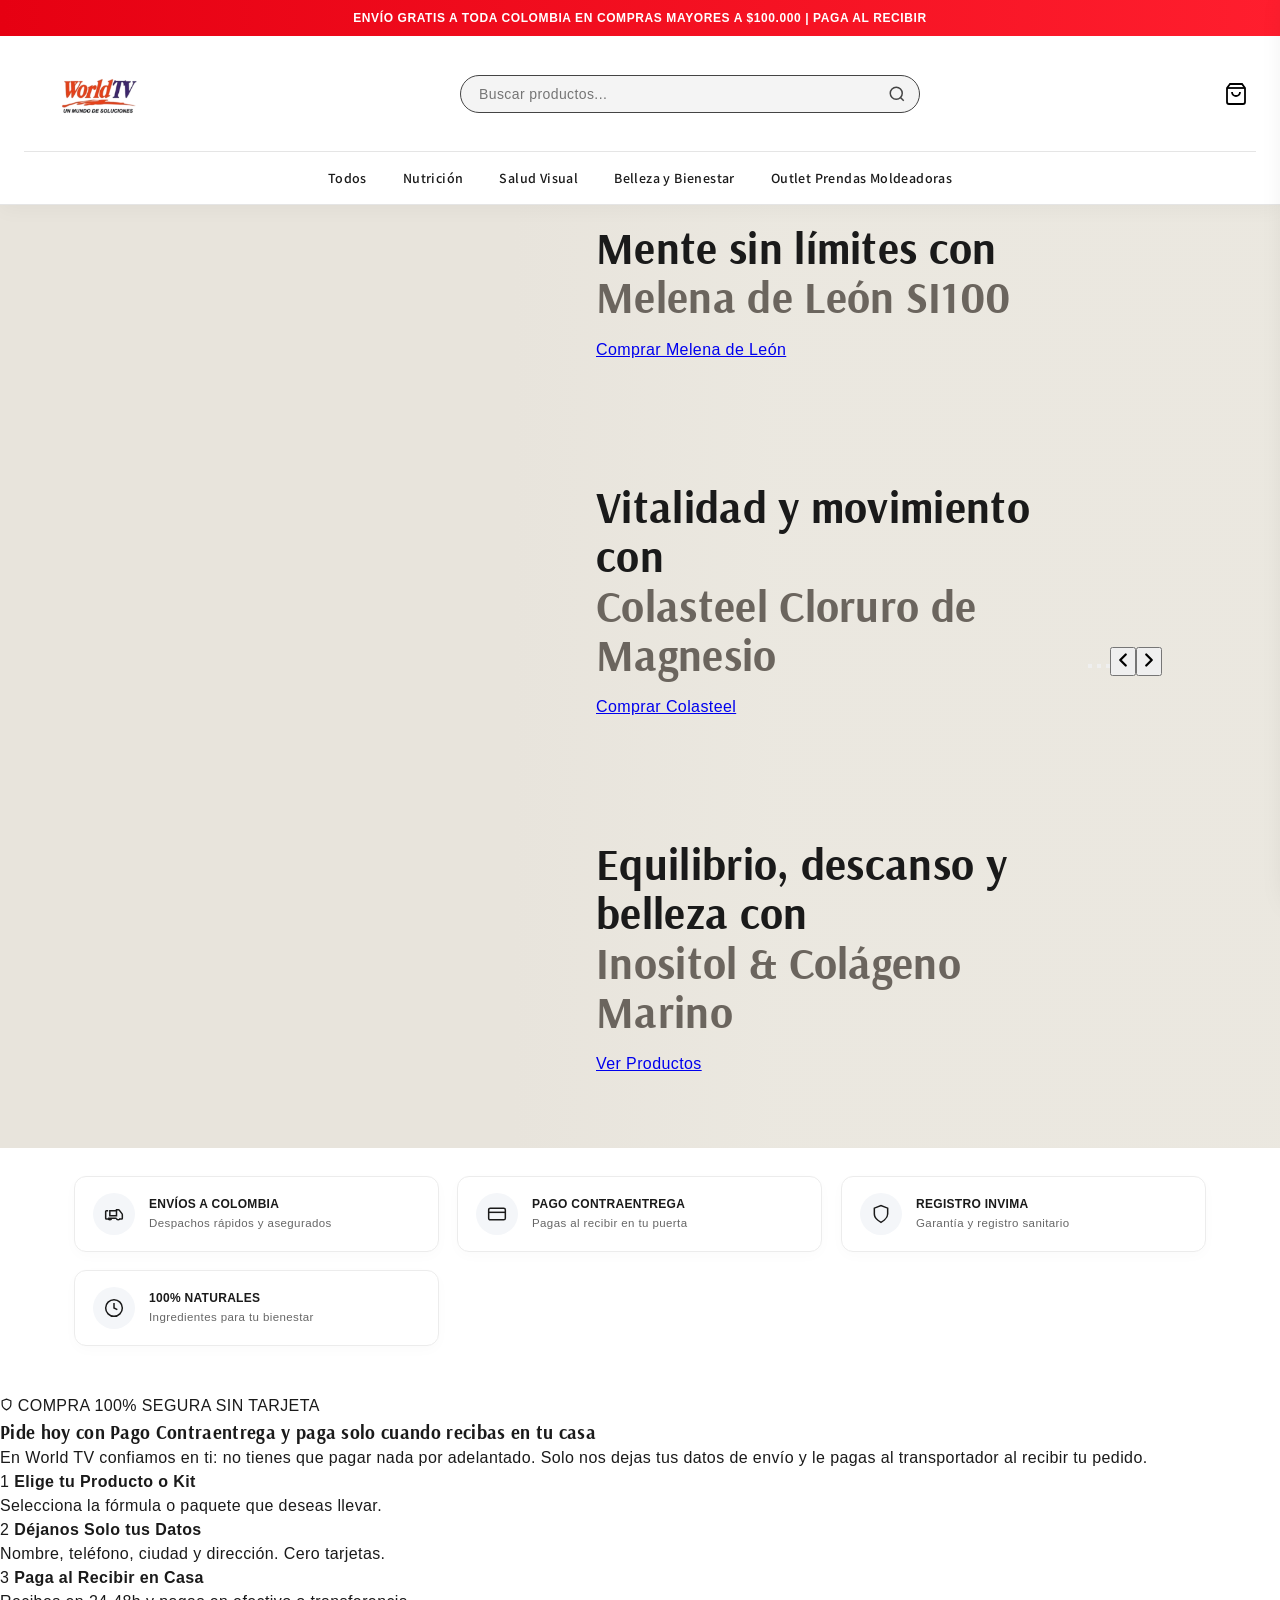
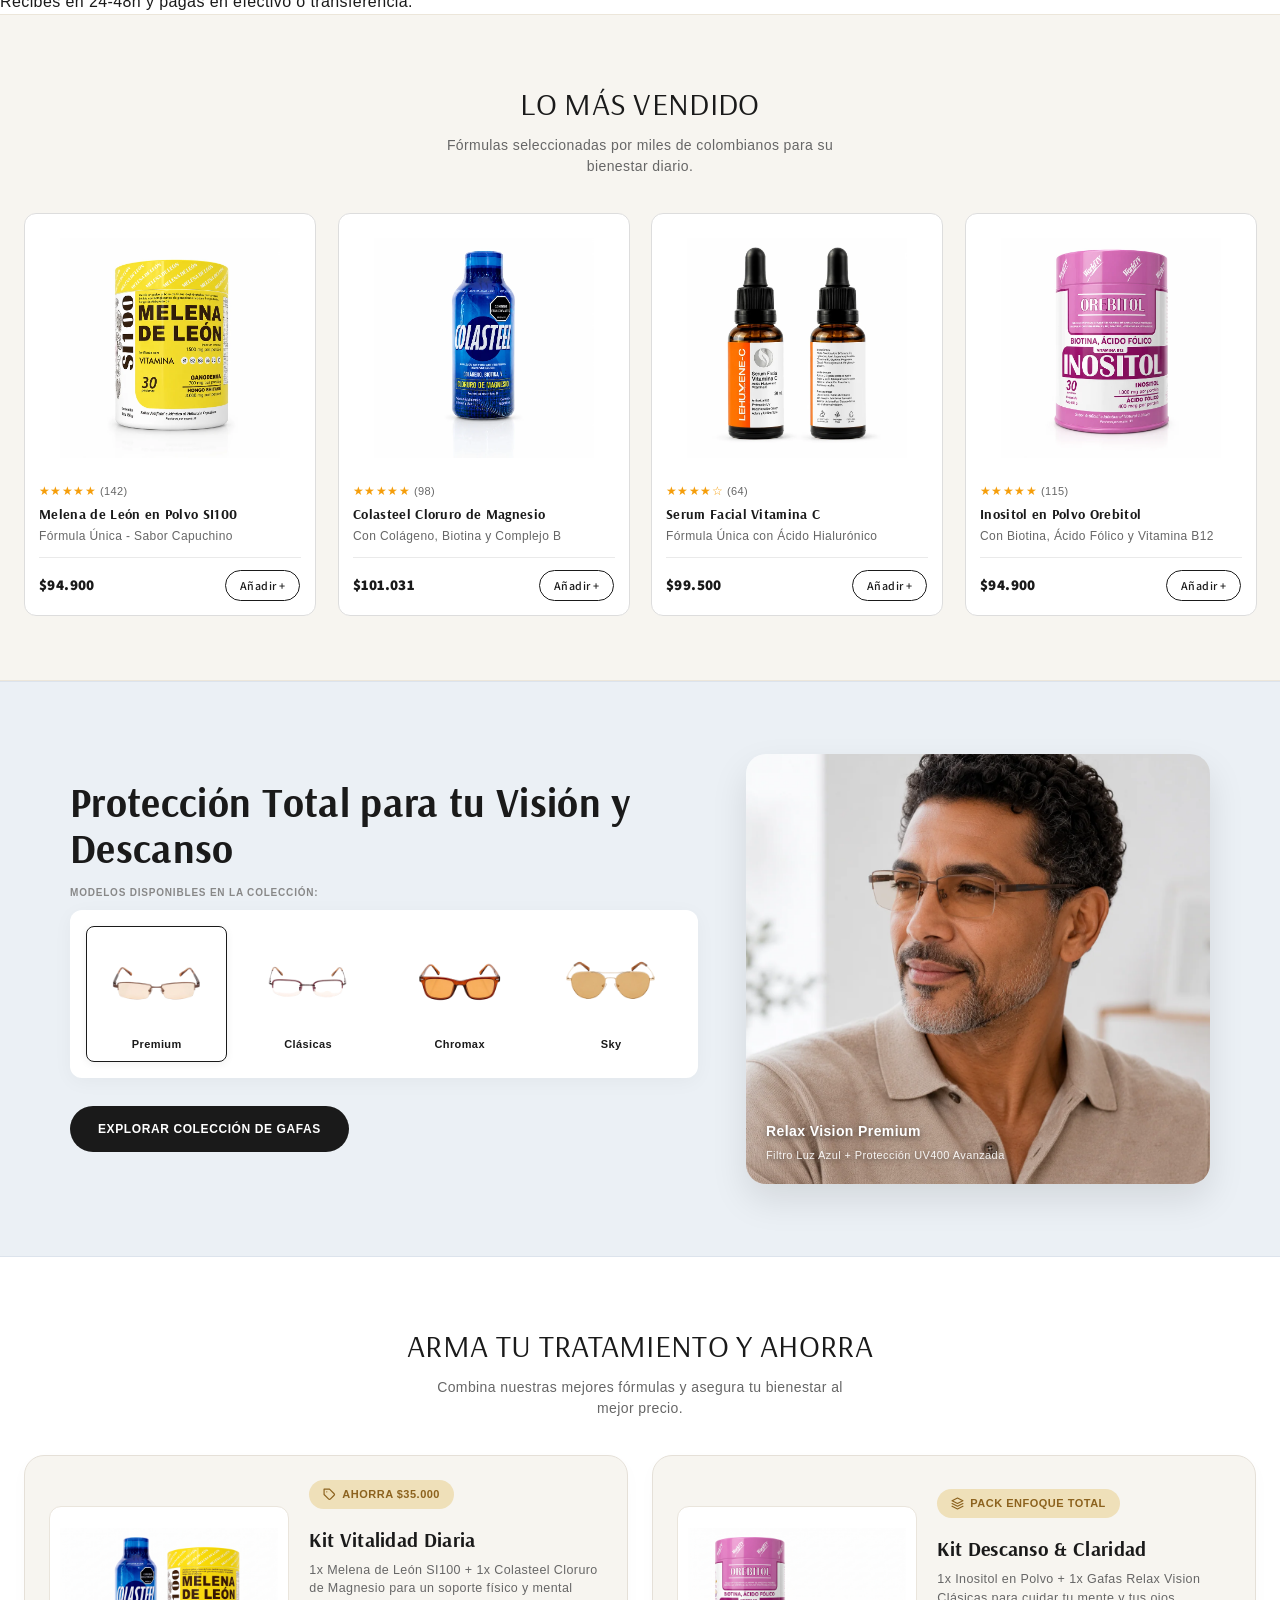
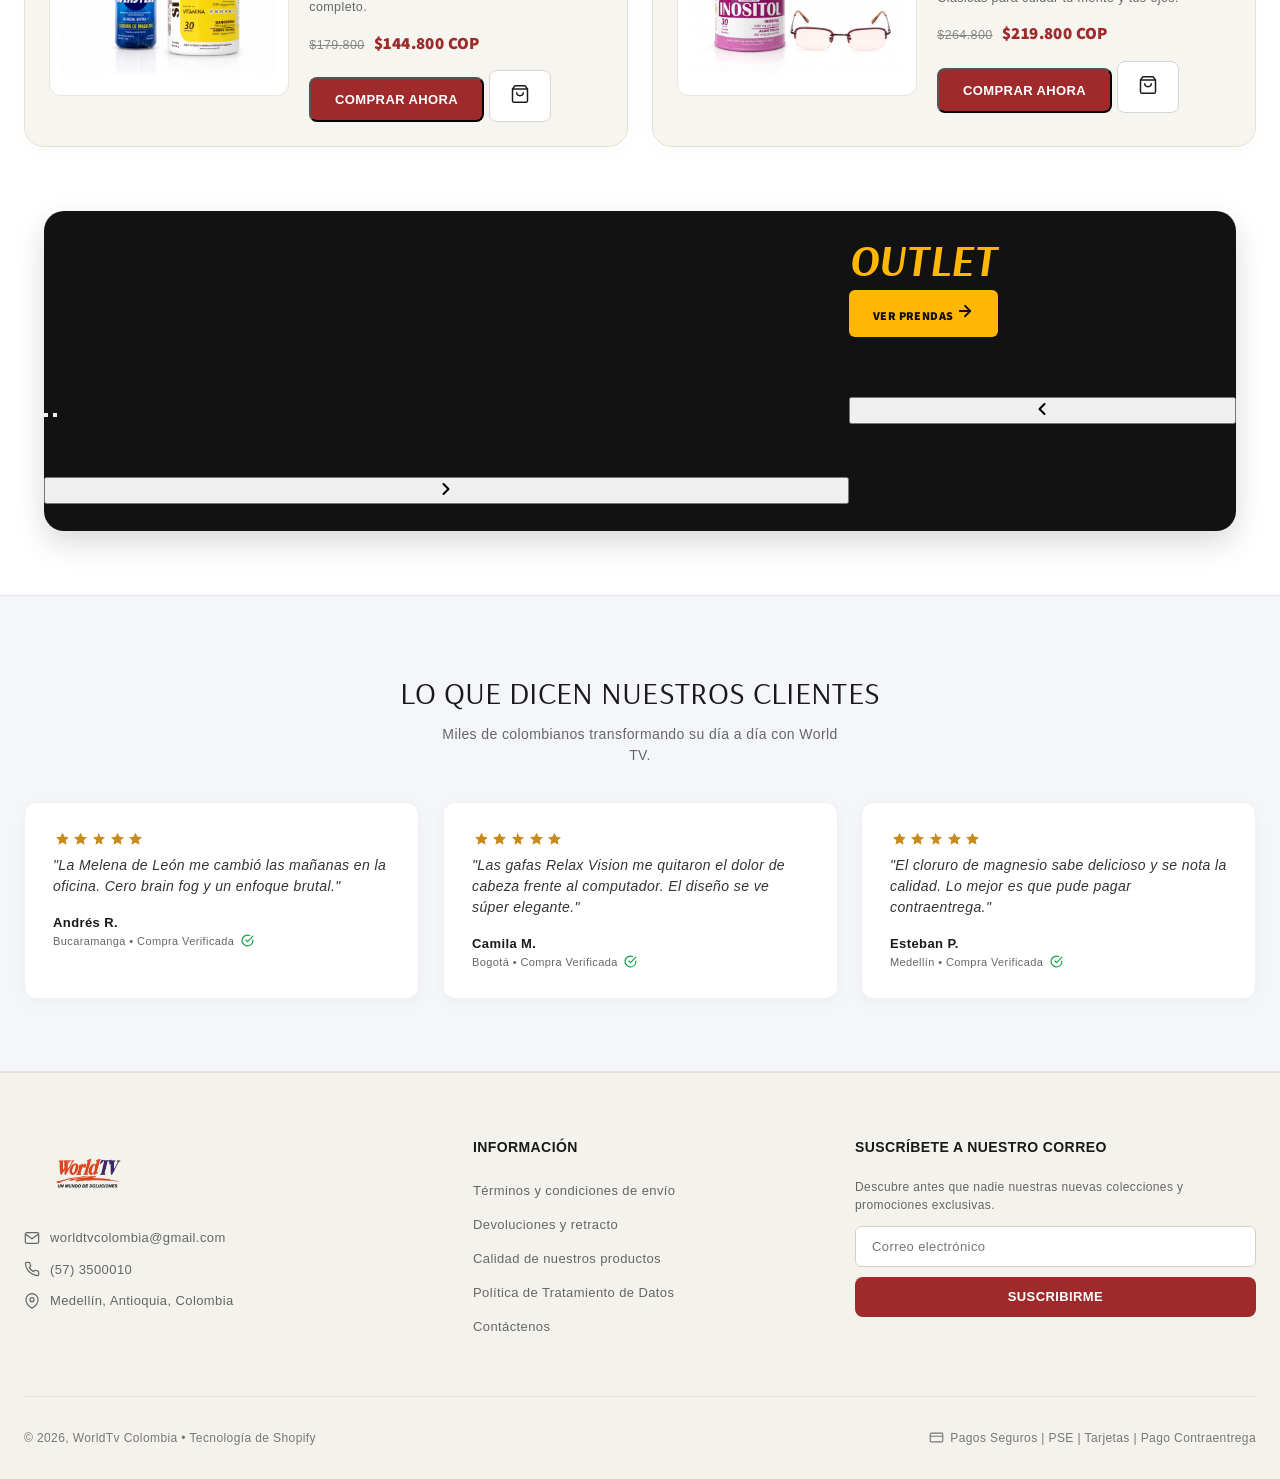
==== commit 59a0c47c: "feat :sparkles: finished?" ====
--- a/index.html
+++ b/index.html
@@ -88,32 +88,88 @@
   </header>
  </div>
 
- <!-- 3. HERO BANNER PRINCIPAL -->
- <section class="hero-section" data-slides='[
-   "./storage/images/Gemini_Generated_Image_tfwqcztfwqcztfwq.jpeg",
-   "./storage/images/banner1.jpeg",
-   "./storage/images/banner2.jpeg"
- ]'>
-   <div class="hero-container">
-     <div class="hero-content">
-       <span class="pill-badge"><svg class="inline-icon" width="13" height="13" viewBox="0 0 24 24" fill="none" stroke="currentColor" stroke-width="2.2" stroke-linecap="round" stroke-linejoin="round"><polygon points="12 2 15.09 8.26 22 9.27 17 14.14 18.18 21.02 12 17.77 5.82 21.02 7 14.14 2 9.27 8.91 8.26 12 2"></polygon></svg> SUPLEMENTO DESTACADO • SI100</span>
-       <h1 class="hero-title">
-         Mente sin límites con
-         <span>Melena de León SI100</span>
-       </h1>
-       <p class="hero-desc">
-         Potencia tu enfoque, memoria y claridad mental con nuestra fórmula avanzada enriquecida con Ganoderma, Hongo Shiitake y Vitaminas del Complejo B.
-       </p>
-       <div class="hero-ctas">
-         <a href="#" class="btn-primary">COMPRAR MELENA DE LEÓN</a>
-         <a href="./nutricion.html" class="btn-secondary">Ver Todos los Productos</a>
-        </div>
-       <div class="hero-checks">
-         <span>Registro INVIMA</span>
-         <span>Envío Rápido a Toda Colombia</span>
-       </div>
-     </div>
-   </div>
+ <!-- 3. HERO BANNER PRINCIPAL ROTATIVO (3 SLIDES) -->
+ <section class="hero-section" id="heroBannerSlider" data-autoplay="true" data-interval="5000">
+   <div class="hero-slides-track">
+     <!-- SLIDE 1: MELENA DE LEÓN -->
+     <div class="hero-slide active" data-slide-index="0">
+       <div class="hero-slide-bg"
+            data-desktop-bg="./assets/banner_hero_melena_pc.png"
+            data-mobile-bg="./assets/banner_hero_melena_mobile.jpg"
+            style="background-image: url('./assets/banner_hero_melena_pc.png');">
+       </div>
+       <div class="hero-container">
+         <div class="hero-content">
+           <h1 class="hero-title">
+             Mente sin límites con
+             <span>Melena de León SI100</span>
+           </h1>
+           <div class="hero-ctas">
+             <a href="./productos_pages/melena.html" class="hero-btn-simple">Comprar Melena de León</a>
+           </div>
+         </div>
+       </div>
+     </div>
+
+     <!-- SLIDE 2: COLASTEEL -->
+     <div class="hero-slide" data-slide-index="1">
+       <div class="hero-slide-bg"
+            data-desktop-bg="./assets/banner_hero_colasteel_pc.png"
+            data-mobile-bg="./assets/banner_hero_colasteel_mobile.png"
+            style="background-image: url('./assets/banner_hero_colasteel_pc.png');">
+       </div>
+       <div class="hero-container">
+         <div class="hero-content">
+           <h1 class="hero-title">
+             Vitalidad y movimiento con
+             <span>Colasteel Cloruro de Magnesio</span>
+           </h1>
+           <div class="hero-ctas">
+             <a href="./nutricion.html" class="hero-btn-simple">Comprar Colasteel</a>
+           </div>
+         </div>
+       </div>
+     </div>
+
+     <!-- SLIDE 3: INOSITOL & COLÁGENO MARINO -->
+     <div class="hero-slide hero-slide-combos" data-slide-index="2">
+       <div class="hero-slide-bg"
+            data-desktop-bg="./assets/banner_hero_combos_pc.png"
+            data-mobile-bg="./assets/banner_hero_combos_mobile.png"
+            style="background-image: url('./assets/banner_hero_combos_pc.png');">
+       </div>
+       <div class="hero-container">
+         <div class="hero-content">
+           <h1 class="hero-title">
+             Equilibrio, descanso y belleza con
+             <span>Inositol & Colágeno Marino</span>
+           </h1>
+           <div class="hero-ctas">
+             <a href="./nutricion.html" class="hero-btn-simple">Ver Productos</a>
+           </div>
+         </div>
+       </div>
+     </div>
+   </div>
+
+   <!-- INDICADORES (DOTS) EN DESKTOP -->
+   <div class="hero-dots" aria-label="Navegación del banner principal">
+     <button type="button" class="hero-dot active" data-slide="0" aria-label="Ir a Melena de León"></button>
+     <button type="button" class="hero-dot" data-slide="1" aria-label="Ir a Colasteel"></button>
+     <button type="button" class="hero-dot" data-slide="2" aria-label="Ir a Inositol y Colágeno"></button>
+   </div>
+
+   <!-- FLECHAS DE NAVEGACIÓN LATERALES (SOLO MÓVIL) -->
+   <button type="button" class="hero-arrow hero-arrow-prev" aria-label="Ver banner anterior">
+     <svg width="22" height="22" viewBox="0 0 24 24" fill="none" stroke="currentColor" stroke-width="2.5" stroke-linecap="round" stroke-linejoin="round">
+       <polyline points="15 18 9 12 15 6"></polyline>
+     </svg>
+   </button>
+   <button type="button" class="hero-arrow hero-arrow-next" aria-label="Ver banner siguiente">
+     <svg width="22" height="22" viewBox="0 0 24 24" fill="none" stroke="currentColor" stroke-width="2.5" stroke-linecap="round" stroke-linejoin="round">
+       <polyline points="9 18 15 12 9 6"></polyline>
+     </svg>
+   </button>
  </section>
 
 
@@ -257,11 +313,7 @@
  <section class="vision-section">
    <div class="vision-container">
      <div>
-       <span class="vision-tag"><svg class="inline-icon" width="14" height="14" viewBox="0 0 24 24" fill="none" stroke="currentColor" stroke-width="2" stroke-linecap="round" stroke-linejoin="round"><circle cx="6" cy="15" r="4"></circle><circle cx="18" cy="15" r="4"></circle><path d="M14 15a2 2 0 0 0-4 0"></path><path d="M2.5 13 5 7c.7-1.3 1.4-2 3-2"></path><path d="M21.5 13 19 7c-.7-1.3-1.5-2-3-2"></path></svg> COLECCIÓN RELAX VISION</span>
        <h2 class="vision-title">Protección Total para tu Visión y Descanso</h2>
-       <p class="vision-desc">
-         Lentes especializados con filtro azul, protección UV 400 y tecnología antirreflejo diseñados para aliviar la fatiga ocular frente a pantallas.
-       </p>
        <div class="models-label">MODELOS DISPONIBLES EN LA COLECCIÓN:</div>
       
        <div class="models-box">
@@ -334,8 +386,17 @@
          <span class="pill-badge"><svg class="inline-icon" width="13" height="13" viewBox="0 0 24 24" fill="none" stroke="currentColor" stroke-width="2.2" stroke-linecap="round" stroke-linejoin="round"><path d="M20.59 13.41l-7.17 7.17a2 2 0 0 1-2.83 0L2 12V2h10l8.59 8.59a2 2 0 0 1 0 2.82z"></path><line x1="7" y1="7" x2="7.01" y2="7"></line></svg> Ahorra $35.000</span>
          <h3>Kit Vitalidad Diaria</h3>
          <p>1x Melena de León SI100 + 1x Colasteel Cloruro de Magnesio para un soporte físico y mental completo.</p>
-         <div class="kit-price"><del>$179.800</del> $144.800</div>
-         <a href="#" class="btn-primary">COMPRAR KIT COMPLETO</a>
+         <div class="kit-price"><del>$179.800</del> $144.800 COP</div>
+         <div class="kit-actions">
+           <button type="button" class="btn-primary kit-buy-btn">COMPRAR AHORA</button>
+           <button type="button" class="btn-secondary kit-cart-btn" aria-label="Agregar al carrito" title="Agregar al carrito">
+             <svg width="20" height="20" fill="none" stroke="currentColor" stroke-width="1.8" viewBox="0 0 24 24" aria-hidden="true">
+               <path d="M6 2L3 6v14a2 2 0 0 0 2 2h14a2 2 0 0 0 2-2V6l-3-4z"></path>
+               <line x1="3" y1="6" x2="21" y2="6"></line>
+               <path d="M16 10a4 4 0 0 1-8 0"></path>
+             </svg>
+           </button>
+         </div>
        </div>
      </div>
      <div class="kit-card">
@@ -346,23 +407,75 @@
          <span class="pill-badge"><svg class="inline-icon" width="13" height="13" viewBox="0 0 24 24" fill="none" stroke="currentColor" stroke-width="2.2" stroke-linecap="round" stroke-linejoin="round"><polygon points="12 2 2 7 12 12 22 7 12 2"></polygon><polyline points="2 17 12 22 22 17"></polyline><polyline points="2 12 12 17 22 12"></polyline></svg> Pack Enfoque Total</span>
          <h3>Kit Descanso & Claridad</h3>
          <p>1x Inositol en Polvo + 1x Gafas Relax Vision Clásicas para cuidar tu mente y tus ojos.</p>
-         <div class="kit-price"><del>$264.800</del> $219.800</div>
-         <a href="#" class="btn-primary">COMPRAR PACK VISIÓN</a>
+         <div class="kit-price"><del>$264.800</del> $219.800 COP</div>
+         <div class="kit-actions">
+           <button type="button" class="btn-primary kit-buy-btn">COMPRAR AHORA</button>
+           <button type="button" class="btn-secondary kit-cart-btn" aria-label="Agregar al carrito" title="Agregar al carrito">
+             <svg width="20" height="20" fill="none" stroke="currentColor" stroke-width="1.8" viewBox="0 0 24 24" aria-hidden="true">
+               <path d="M6 2L3 6v14a2 2 0 0 0 2 2h14a2 2 0 0 0 2-2V6l-3-4z"></path>
+               <line x1="3" y1="6" x2="21" y2="6"></line>
+               <path d="M16 10a4 4 0 0 1-8 0"></path>
+             </svg>
+           </button>
+         </div>
        </div>
      </div>
    </div>
  </section>
 
- <!-- 8. BANNER OUTLET MOLDEADORAS -->
+ <!-- 8. BANNER OUTLET MOLDEADORAS ROTATIVO -->
  <section class="outlet-section">
-   <div class="outlet-banner">
-     <div class="outlet-people"></div>
-     <div class="outlet-content">
-       <span class="outlet-badge"><svg class="inline-icon" width="12" height="12" viewBox="0 0 24 24" fill="none" stroke="currentColor" stroke-width="2.4" stroke-linecap="round" stroke-linejoin="round"><polygon points="13 2 3 14 12 14 11 22 21 10 12 10 13 2"></polygon></svg> LIQUIDACIÓN ESPECIAL</span>
-       <h2 class="outlet-title">OUTLET</h2>
-       <p class="outlet-subtitle">PRENDAS MOLDEADORAS Y TÉRMICAS</p>
-       <a href="./outlet.html" class="outlet-btn">VER PRENDAS EN OFERTA</a>
-     </div>
+   <div class="outlet-banner" id="outletBannerSlider" data-autoplay="true" data-interval="5000">
+     <div class="outlet-slides-track">
+       <!-- SLIDE 1 -->
+       <div class="outlet-slide active" data-slide-index="0">
+         <div class="outlet-slide-bg"
+              data-desktop-bg="./assets/banner_outlet_slide_1.png"
+              data-mobile-bg="./assets/banner_outlet_slide_1_mobile.png"
+              style="background-image: url('./assets/banner_outlet_slide_1.png');">
+         </div>
+       </div>
+       <!-- SLIDE 2 -->
+       <div class="outlet-slide" data-slide-index="1">
+         <div class="outlet-slide-bg"
+              data-desktop-bg="./assets/banner_outlet_slide_2.png"
+              data-mobile-bg="./assets/banner_outlet_slide_2_mobile.png"
+              style="background-image: url('./assets/banner_outlet_slide_2.png');">
+         </div>
+       </div>
+     </div>
+
+     <!-- CONTENIDO SUPERPUESTO (TITULO Y BOTÓN) -->
+     <div class="outlet-content-overlay">
+       <div class="outlet-content-inner">
+         <h2 class="outlet-title">OUTLET</h2>
+         <a href="./outlet.html" class="outlet-btn">
+           <span>Ver prendas</span>
+           <svg width="18" height="18" viewBox="0 0 24 24" fill="none" stroke="currentColor" stroke-width="2.4" stroke-linecap="round" stroke-linejoin="round">
+             <line x1="5" y1="12" x2="19" y2="12"></line>
+             <polyline points="12 5 19 12 12 19"></polyline>
+           </svg>
+         </a>
+       </div>
+     </div>
+
+     <!-- INDICADORES (DOTS) EN DESKTOP -->
+     <div class="outlet-dots" aria-label="Navegación de diapositivas">
+       <button type="button" class="outlet-dot active" data-slide="0" aria-label="Ir a diapositiva 1"></button>
+       <button type="button" class="outlet-dot" data-slide="1" aria-label="Ir a diapositiva 2"></button>
+     </div>
+
+     <!-- FLECHAS DE NAVEGACIÓN LATERALES (SOLO MÓVIL) -->
+     <button type="button" class="outlet-arrow outlet-arrow-prev" aria-label="Ver imagen anterior">
+       <svg width="20" height="20" viewBox="0 0 24 24" fill="none" stroke="currentColor" stroke-width="2.5" stroke-linecap="round" stroke-linejoin="round">
+         <polyline points="15 18 9 12 15 6"></polyline>
+       </svg>
+     </button>
+     <button type="button" class="outlet-arrow outlet-arrow-next" aria-label="Ver imagen siguiente">
+       <svg width="20" height="20" viewBox="0 0 24 24" fill="none" stroke="currentColor" stroke-width="2.5" stroke-linecap="round" stroke-linejoin="round">
+         <polyline points="9 18 15 12 9 6"></polyline>
+       </svg>
+     </button>
    </div>
  </section>
 
@@ -503,13 +616,6 @@
        <strong>$101.031</strong>
      </div>
      <a href="#" class="cart-checkout-btn" onclick="toggleCart(); toggleCheckoutModal(); return false;">Pagar</a>
-     <div class="cart-trust-badges">
-       <span><svg class="inline-icon" width="12" height="12" viewBox="0 0 24 24" fill="none" stroke="currentColor" stroke-width="2" stroke-linecap="round" stroke-linejoin="round"><rect x="3" y="11" width="18" height="11" rx="2" ry="2"></rect><path d="M7 11V7a5 5 0 0 1 10 0v4"></path></svg> 4.8 <span>★★★★★</span> 500 de confianza</span>
-       <span><svg class="inline-icon" width="12" height="12" viewBox="0 0 24 24" fill="none" stroke="currentColor" stroke-width="2" stroke-linecap="round" stroke-linejoin="round"><path d="M12 22s8-4 8-10V5l-8-3-8 3v7c0 6 8 10 8 10z"></path></svg> GMP producto</span>
-     </div>
-     <div class="payment-methods-icons">
-       <span><svg class="inline-icon" width="14" height="14" viewBox="0 0 24 24" fill="none" stroke="currentColor" stroke-width="2" stroke-linecap="round" stroke-linejoin="round"><rect x="2" y="5" width="20" height="14" rx="2"></rect><line x1="2" y1="10" x2="22" y2="10"></line></svg></span> <span>Nequi</span> <span>Daviplata</span> <span>PSE</span> <span>Addi</span>
-     </div>
    </div>
  </div>
 
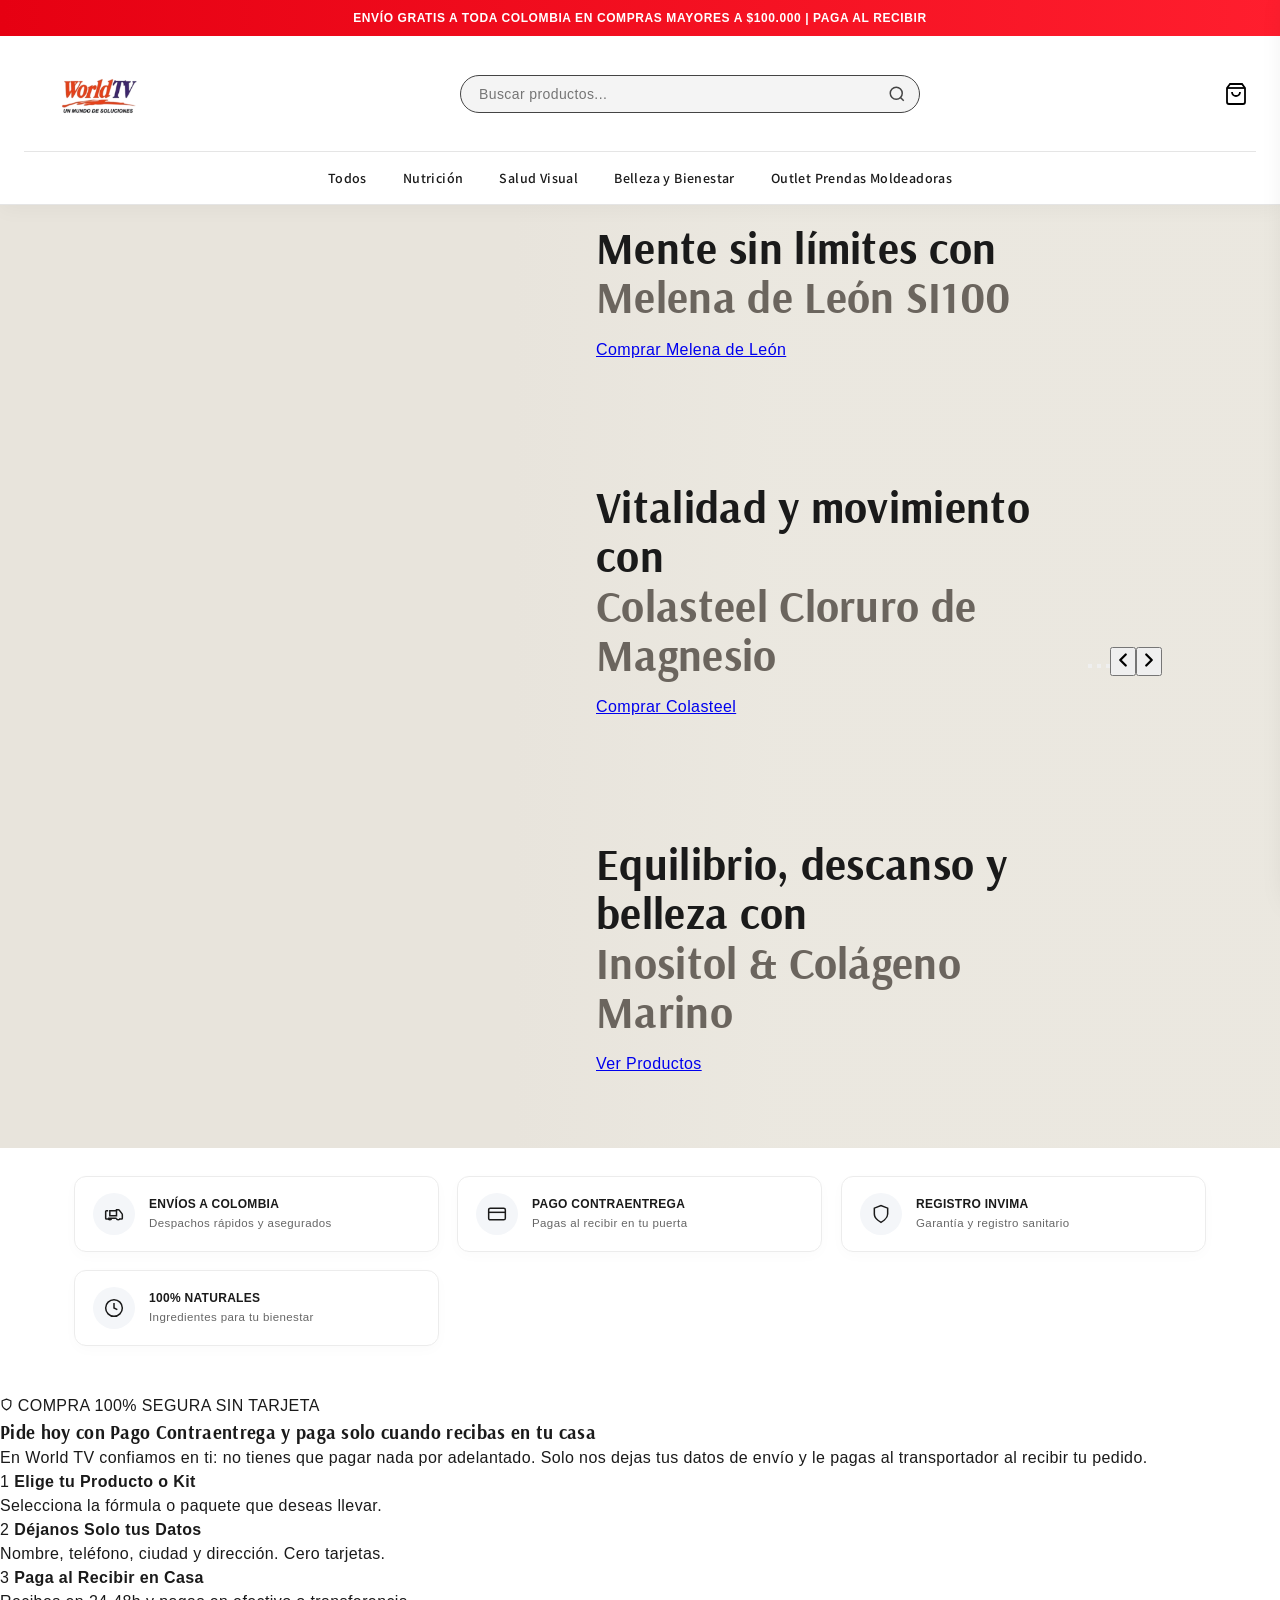
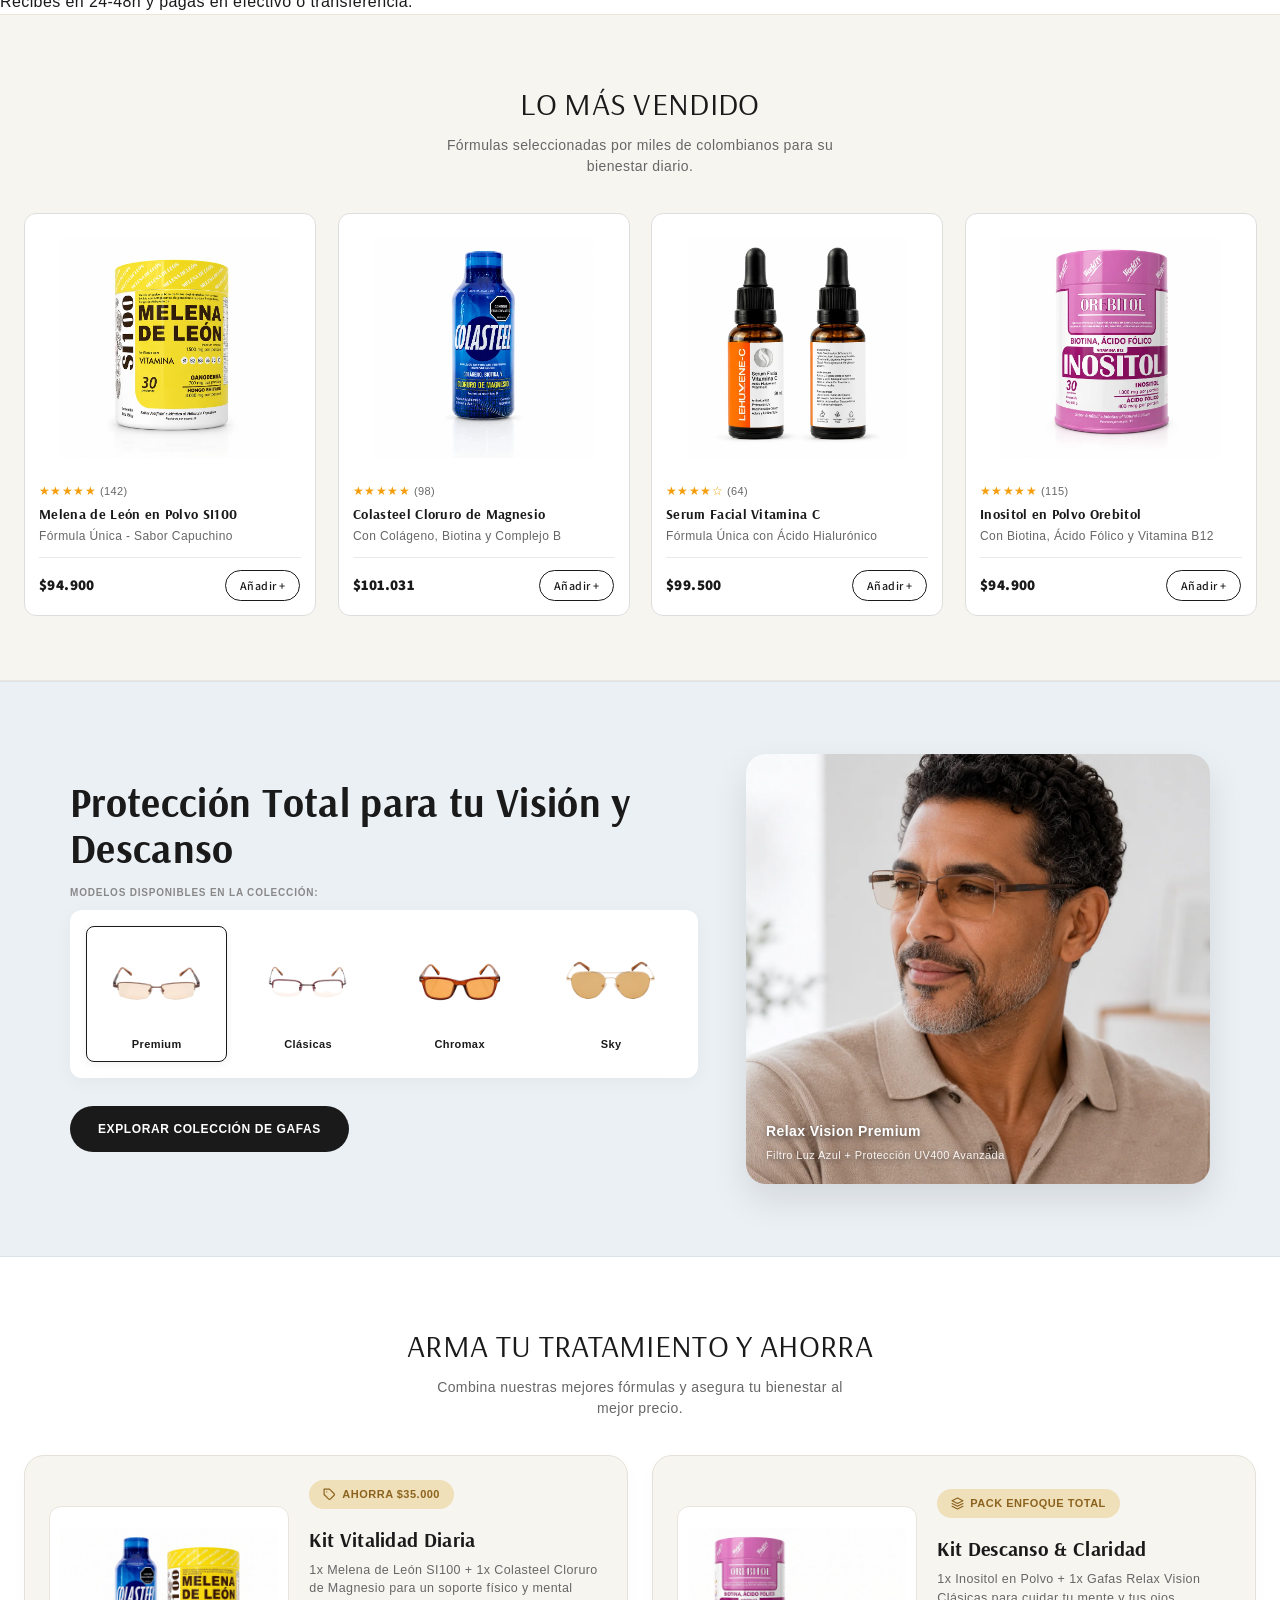
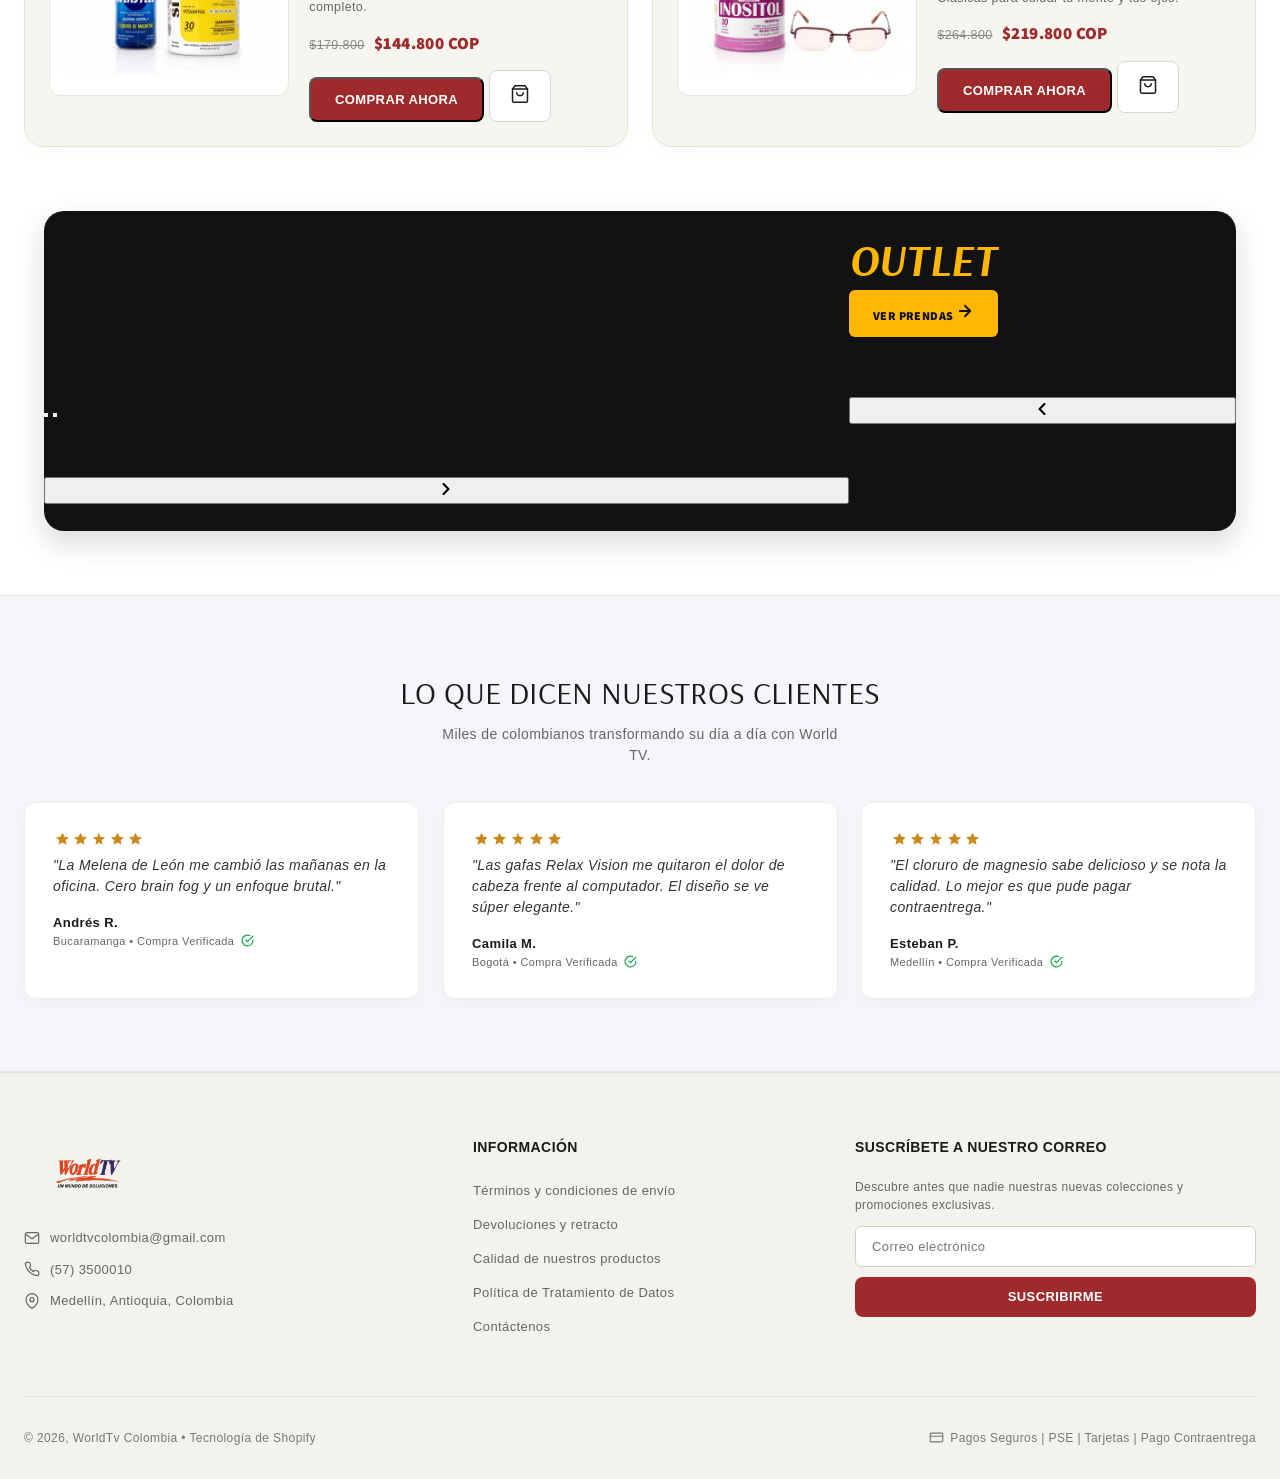
==== commit 1178c7fd: "feat :sadness: pulling details" ====
--- a/index.html
+++ b/index.html
@@ -1,755 +1,860 @@
 <!DOCTYPE html>
 <html lang="es">
+
 <head>
- <meta charset="UTF-8">
- <meta name="viewport" content="width=device-width, initial-scale=1.0">
- <title>World TV - Propuesta Rediseño Home</title>
- <!-- Tipografías -->
- <link rel="preconnect" href="https://fonts.googleapis.com">
- <link rel="preconnect" href="https://fonts.gstatic.com" crossorigin>
- <link href="https://fonts.googleapis.com/css2?family=Arsenal:ital,wght@0,400;0,700;1,400;1,700&family=Assistant:wght@300;400;500;600;700;800&display=swap" rel="stylesheet">
- <link rel="stylesheet" href="./styles.css">
- <link rel="stylesheet" href="./animations.css">
+  <meta charset="UTF-8">
+  <meta name="viewport" content="width=device-width, initial-scale=1.0">
+  <title>World TV - Propuesta Rediseño Home</title>
+  <!-- Tipografías -->
+  <link rel="preconnect" href="https://fonts.googleapis.com">
+  <link rel="preconnect" href="https://fonts.gstatic.com" crossorigin>
+  <link
+    href="https://fonts.googleapis.com/css2?family=Arsenal:ital,wght@0,400;0,700;1,400;1,700&family=Assistant:wght@300;400;500;600;700;800&display=swap"
+    rel="stylesheet">
+  <link rel="stylesheet" href="./styles.css">
+  <link rel="stylesheet" href="./animations.css">
 </head>
+
 <body>
- <!-- CONTENEDOR FIJO SUPERIOR (TOP BAR + HEADER) -->
- <div class="header-sticky-wrapper" id="headerWrapper">
-   <!-- 1. TOP BAR -->
-   <div class="top-bar">
-     ENVÍO GRATIS A TODA COLOMBIA EN COMPRAS MAYORES A $100.000 | PAGA AL RECIBIR
-   </div>
-   <!-- 2. HEADER -->
-   <!-- 2. HEADER -->
-   <header class="site-header">
-    <div class="header-main">
-      <!-- Izquierda: Menú Hamburguesa (Solo visible en móvil) -->
-      <button class="mobile-menu-btn" aria-label="Menú" onclick="toggleMobileMenu()">
-        <svg width="24" height="24" fill="none" stroke="currentColor" stroke-width="2" viewBox="0 0 24 24">
-          <line x1="3" y1="12" x2="21" y2="12"></line>
-          <line x1="3" y1="6" x2="21" y2="6"></line>
-          <line x1="3" y1="18" x2="21" y2="18"></line>
-        </svg>
-      </button>
-
-      <!-- Logo (Alineado a la izquierda en PC, centrado en móvil gracias al CSS) -->
-      <a href="./index.html" class="logo-link">
-        <img src="./storage/images/logo.png" alt="World TV" class="site-logo">
-      </a>
-
-      <!-- Barra de búsqueda clásica (Visible en PC) -->
-      <div class="search-bar">
-        <input type="text" placeholder="Buscar productos...">
-        <svg fill="none" stroke="currentColor" stroke-width="2" viewBox="0 0 24 24">
-          <circle cx="11" cy="11" r="8"></circle>
-          <line x1="21" y1="21" x2="16.65" y2="16.65"></line>
-        </svg>
-      </div>
-
-      <!-- Acciones derechas para móvil (Lupa y Carrito) -->
-      <div class="header-right-actions">
-        <button class="search-toggle-btn" aria-label="Buscar" onclick="toggleSearchBox()">
-          <svg width="22" height="22" fill="none" stroke="currentColor" stroke-width="2" viewBox="0 0 24 24">
+  <!-- CONTENEDOR FIJO SUPERIOR (TOP BAR + HEADER) -->
+  <div class="header-sticky-wrapper" id="headerWrapper">
+    <!-- 1. TOP BAR -->
+    <div class="top-bar">
+      ENVÍO GRATIS A TODA COLOMBIA EN COMPRAS MAYORES A $100.000 | PAGA AL RECIBIR
+    </div>
+    <!-- 2. HEADER -->
+    <!-- 2. HEADER -->
+    <header class="site-header">
+      <div class="header-main">
+        <!-- Izquierda: Menú Hamburguesa (Solo visible en móvil) -->
+        <button class="mobile-menu-btn" aria-label="Menú" onclick="toggleMobileMenu()">
+          <svg width="24" height="24" fill="none" stroke="currentColor" stroke-width="2" viewBox="0 0 24 24">
+            <line x1="3" y1="12" x2="21" y2="12"></line>
+            <line x1="3" y1="6" x2="21" y2="6"></line>
+            <line x1="3" y1="18" x2="21" y2="18"></line>
+          </svg>
+        </button>
+
+        <!-- Logo (Alineado a la izquierda en PC, centrado en móvil gracias al CSS) -->
+        <a href="./index.html" class="logo-link">
+          <img src="./storage/images/logo.png" alt="World TV" class="site-logo" loading="eager" fetchpriority="high" decoding="async">
+        </a>
+
+        <!-- Barra de búsqueda clásica (Visible en PC) -->
+        <div class="search-bar">
+          <input type="text" placeholder="Buscar productos...">
+          <svg fill="none" stroke="currentColor" stroke-width="2" viewBox="0 0 24 24">
             <circle cx="11" cy="11" r="8"></circle>
             <line x1="21" y1="21" x2="16.65" y2="16.65"></line>
           </svg>
+        </div>
+
+        <!-- Acciones derechas para móvil (Lupa y Carrito) -->
+        <div class="header-right-actions">
+          <button class="search-toggle-btn" aria-label="Buscar" onclick="toggleSearchBox()">
+            <svg width="22" height="22" fill="none" stroke="currentColor" stroke-width="2" viewBox="0 0 24 24">
+              <circle cx="11" cy="11" r="8"></circle>
+              <line x1="21" y1="21" x2="16.65" y2="16.65"></line>
+            </svg>
+          </button>
+        </div>
+
+        <!-- Botón de carrito general (Visible en PC y móvil) -->
+        <button class="cart-btn" aria-label="Carrito" onclick="toggleCart()">
+          <svg width="24" height="24" fill="none" stroke="currentColor" stroke-width="1.8" viewBox="0 0 24 24">
+            <path d="M6 2L3 6v14a2 2 0 0 0 2 2h14a2 2 0 0 0 2-2V6l-3-4z"></path>
+            <line x1="3" y1="6" x2="21" y2="6"></line>
+            <path d="M16 10a4 4 0 0 1-8 0"></path>
+          </svg>
         </button>
       </div>
 
-      <!-- Botón de carrito general (Visible en PC y móvil) -->
-      <button class="cart-btn" aria-label="Carrito" onclick="toggleCart()">
-        <svg width="24" height="24" fill="none" stroke="currentColor" stroke-width="1.8" viewBox="0 0 24 24">
-          <path d="M6 2L3 6v14a2 2 0 0 0 2 2h14a2 2 0 0 0 2-2V6l-3-4z"></path>
-          <line x1="3" y1="6" x2="21" y2="6"></line>
-          <path d="M16 10a4 4 0 0 1-8 0"></path>
+      <!-- Barra de búsqueda desplegable oculta inicialmente en móviles -->
+      <div class="expandable-search-bar" id="expandableSearch">
+        <div class="search-bar">
+          <input type="text" placeholder="Buscar Melena de León, Gafas, Magnesio...">
+          <svg fill="none" stroke="currentColor" stroke-width="2" viewBox="0 0 24 24">
+            <circle cx="11" cy="11" r="8"></circle>
+            <line x1="21" y1="21" x2="16.65" y2="16.65"></line>
+          </svg>
+        </div>
+      </div>
+
+      <nav>
+        <ul class="nav-links" id="navLinks">
+          <li><a href="#" onclick="toggleMobileMenu()">Todos</a></li>
+          <li><a href="./nutricion.html" onclick="toggleMobileMenu()">Nutrición</a></li>
+          <li><a href="./vision.html" onclick="toggleMobileMenu()">Salud Visual</a></li>
+          <li><a href="./belleza.html" onclick="toggleMobileMenu()">Belleza y Bienestar</a></li>
+          <li><a href="./outlet.html" onclick="toggleMobileMenu()">Outlet Prendas Moldeadoras</a></li>
+        </ul>
+      </nav>
+    </header>
+  </div>
+
+  <!-- 3. HERO BANNER PRINCIPAL ROTATIVO (3 SLIDES) -->
+  <section class="hero-section" id="heroBannerSlider" data-autoplay="true" data-interval="5000">
+    <div class="hero-slides-track">
+      <!-- SLIDE 1: MELENA DE LEÓN -->
+      <div class="hero-slide active" data-slide-index="0">
+        <div class="hero-slide-bg" data-desktop-bg="./assets/banner_hero_melena_pc.png"
+          data-mobile-bg="./assets/banner_hero_melena_mobile.jpg"
+          style="background-image: url('./assets/banner_hero_melena_pc.png');">
+        </div>
+        <div class="hero-container">
+          <div class="hero-content">
+            <h1 class="hero-title">
+              Mente sin límites con
+              <span>Melena de León SI100</span>
+            </h1>
+            <div class="hero-ctas">
+              <a href="./productos_pages/melena.html" class="hero-btn-simple">Comprar Melena de León</a>
+            </div>
+          </div>
+        </div>
+      </div>
+
+      <!-- SLIDE 2: COLASTEEL -->
+      <div class="hero-slide" data-slide-index="1">
+        <div class="hero-slide-bg" data-desktop-bg="./assets/banner_hero_colasteel_pc.png"
+          data-mobile-bg="./assets/banner_hero_colasteel_mobile.png"
+          style="background-image: url('./assets/banner_hero_colasteel_pc.png');">
+        </div>
+        <div class="hero-container">
+          <div class="hero-content">
+            <h1 class="hero-title">
+              Vitalidad y movimiento con
+              <span>Colasteel Cloruro de Magnesio</span>
+            </h1>
+            <div class="hero-ctas">
+              <a href="./nutricion.html" class="hero-btn-simple">Comprar Colasteel</a>
+            </div>
+          </div>
+        </div>
+      </div>
+
+      <!-- SLIDE 3: INOSITOL & COLÁGENO MARINO -->
+      <div class="hero-slide hero-slide-combos" data-slide-index="2">
+        <div class="hero-slide-bg" data-desktop-bg="./assets/banner_hero_combos_pc.png"
+          data-mobile-bg="./assets/banner_hero_combos_mobile.png"
+          style="background-image: url('./assets/banner_hero_combos_pc.png');">
+        </div>
+        <div class="hero-container">
+          <div class="hero-content">
+            <h1 class="hero-title">
+              Equilibrio, descanso y belleza con
+              <span>Inositol & Colágeno Marino</span>
+            </h1>
+            <div class="hero-ctas">
+              <a href="./nutricion.html" class="hero-btn-simple">Ver Productos</a>
+            </div>
+          </div>
+        </div>
+      </div>
+    </div>
+
+    <!-- INDICADORES (DOTS) EN DESKTOP -->
+    <div class="hero-dots" aria-label="Navegación del banner principal">
+      <button type="button" class="hero-dot active" data-slide="0" aria-label="Ir a Melena de León"></button>
+      <button type="button" class="hero-dot" data-slide="1" aria-label="Ir a Colasteel"></button>
+      <button type="button" class="hero-dot" data-slide="2" aria-label="Ir a Inositol y Colágeno"></button>
+    </div>
+
+    <!-- FLECHAS DE NAVEGACIÓN LATERALES (SOLO MÓVIL) -->
+    <button type="button" class="hero-arrow hero-arrow-prev" aria-label="Ver banner anterior">
+      <svg width="22" height="22" viewBox="0 0 24 24" fill="none" stroke="currentColor" stroke-width="2.5"
+        stroke-linecap="round" stroke-linejoin="round">
+        <polyline points="15 18 9 12 15 6"></polyline>
+      </svg>
+    </button>
+    <button type="button" class="hero-arrow hero-arrow-next" aria-label="Ver banner siguiente">
+      <svg width="22" height="22" viewBox="0 0 24 24" fill="none" stroke="currentColor" stroke-width="2.5"
+        stroke-linecap="round" stroke-linejoin="round">
+        <polyline points="9 18 15 12 9 6"></polyline>
+      </svg>
+    </button>
+  </section>
+
+
+
+  <!-- 4. TRUST BADGES -->
+  <section class="trust-section">
+    <div class="trust-card">
+      <div class="trust-icon">
+        <svg width="20" height="20" fill="none" stroke="currentColor" stroke-width="1.8" viewBox="0 0 24 24">
+          <path
+            d="M5 18H3c-.6 0-1-.4-1-1V9c0-.6.4-1 1-1h2m14 10h2c.6 0 1-.4 1-1v-4c0-.5-.2-1-.5-1.4l-3-4c-.3-.4-.8-.6-1.3-.6H15v6m-10 4h10m-10 0a2 2 0 1 0 4 0m6 0a2 2 0 1 0 4 0M7 8h8v6H7V8z">
+          </path>
+        </svg>
+      </div>
+      <div class="trust-text">
+        <h4>Envíos a Colombia</h4>
+        <p>Despachos rápidos y asegurados</p>
+      </div>
+    </div>
+    <div class="trust-card">
+      <div class="trust-icon">
+        <svg width="20" height="20" fill="none" stroke="currentColor" stroke-width="1.8" viewBox="0 0 24 24">
+          <rect x="2" y="5" width="20" height="14" rx="2"></rect>
+          <line x1="2" y1="10" x2="22" y2="10"></line>
+        </svg>
+      </div>
+      <div class="trust-text">
+        <h4>Pago Contraentrega</h4>
+        <p>Pagas al recibir en tu puerta</p>
+      </div>
+    </div>
+    <div class="trust-card">
+      <div class="trust-icon">
+        <svg width="20" height="20" fill="none" stroke="currentColor" stroke-width="1.8" viewBox="0 0 24 24">
+          <path d="M12 22s8-4 8-10V5l-8-3-8 3v7c0 6 8 10 8 10z"></path>
+        </svg>
+      </div>
+      <div class="trust-text">
+        <h4>Registro INVIMA</h4>
+        <p>Garantía y registro sanitario</p>
+      </div>
+    </div>
+    <div class="trust-card">
+      <div class="trust-icon">
+        <svg width="20" height="20" fill="none" stroke="currentColor" stroke-width="1.8" viewBox="0 0 24 24">
+          <path d="M12 22C6.5 22 2 17.5 2 12S6.5 2 12 2s10 4.5 10 10-4.5 10-10 10z"></path>
+          <path d="M12 6v6l4 2"></path>
+        </svg>
+      </div>
+      <div class="trust-text">
+        <h4>100% Naturales</h4>
+        <p>Ingredientes para tu bienestar</p>
+      </div>
+    </div>
+  </section>
+
+  <!-- SECCIÓN PROMOCIONAL: PAGO CONTRAENTREGA EN 3 PASOS -->
+  <section class="cod-promo-strip-section">
+    <div class="cod-promo-strip-card">
+      <div class="cod-promo-left">
+        <span class="cod-strip-pill">
+          <svg width="13" height="13" viewBox="0 0 24 24" fill="none" stroke="currentColor" stroke-width="2.3"
+            stroke-linecap="round" stroke-linejoin="round">
+            <path d="M12 22s8-4 8-10V5l-8-3-8 3v7c0 6 8 10 8 10z"></path>
+          </svg>
+          COMPRA 100% SEGURA SIN TARJETA
+        </span>
+        <h3>Pide hoy con <span>Pago Contraentrega</span> y paga solo cuando recibas en tu casa</h3>
+        <p>En World TV confiamos en ti: no tienes que pagar nada por adelantado. Solo nos dejas tus datos de envío y le
+          pagas al transportador al recibir tu pedido.</p>
+      </div>
+      <div class="cod-promo-steps">
+        <div class="cod-step-box">
+          <span class="cod-step-num">1</span>
+          <strong>Elige tu Producto o Kit</strong>
+          <p>Selecciona la fórmula o paquete que deseas llevar.</p>
+        </div>
+        <div class="cod-step-box">
+          <span class="cod-step-num">2</span>
+          <strong>Déjanos Solo tus Datos</strong>
+          <p>Nombre, teléfono, ciudad y dirección. Cero tarjetas.</p>
+        </div>
+        <div class="cod-step-box">
+          <span class="cod-step-num">3</span>
+          <strong>Paga al Recibir en Casa</strong>
+          <p>Recibes en 24-48h y pagas en efectivo o transferencia.</p>
+        </div>
+      </div>
+    </div>
+  </section>
+
+  <!-- 5. LO MÁS VENDIDO -->
+  <section class="bestsellers-section">
+    <div class="section-header">
+      <h2>LO MÁS VENDIDO</h2>
+      <p>Fórmulas seleccionadas por miles de colombianos para su bienestar diario.</p>
+    </div>
+    <div class="products-grid">
+      <!-- Producto 1 -->
+      <article class="product-card">
+        <div class="product-img-box">
+          <img src="./storage/images/melena_x_1_IA.webp" alt="Melena de León" loading="lazy" decoding="async">
+        </div>
+        <div class="product-rating">★★★★★ <span>(142)</span></div>
+        <h3 class="product-title">Melena de León en Polvo SI100</h3>
+        <p class="product-subtitle">Fórmula Única - Sabor Capuchino</p>
+        <div class="product-bottom">
+          <div class="product-price">$94.900</div>
+          <button class="add-btn">Añadir +</button>
+        </div>
+      </article>
+      <!-- Producto 2: Colasteel Cloruro de Magnesio (Con enlace directo) -->
+      <article class="product-card">
+        <a href="./producto.html"
+          style="text-decoration: none; color: inherit; display: flex; flex-direction: column; height: 100%;">
+          <div class="product-img-box">
+            <img src="./storage/images/cloruro_x_1_IA_4a08858f-a74e-4d46-a666-cbb3b61e67df.webp"
+              alt="Cloruro de Magnesio" loading="lazy" decoding="async">
+          </div>
+          <div class="product-rating">★★★★★ <span>(98)</span></div>
+          <h3 class="product-title">Colasteel Cloruro de Magnesio</h3>
+          <p class="product-subtitle">Con Colágeno, Biotina y Complejo B</p>
+        </a>
+        <div class="product-bottom">
+          <div class="product-price">$101.031</div>
+          <button class="add-btn" onclick="window.location.href='./producto.html'">Añadir +</button>
+        </div>
+      </article>
+      <!-- Producto 3 -->
+      <article class="product-card">
+        <div class="product-img-box">
+          <img src="./storage/images/suerox2.webp" alt="Vitamina C" loading="lazy" decoding="async">
+        </div>
+        <div class="product-rating">★★★★☆ <span>(64)</span></div>
+        <h3 class="product-title">Serum Facial Vitamina C</h3>
+        <p class="product-subtitle">Fórmula Única con Ácido Hialurónico</p>
+        <div class="product-bottom">
+          <div class="product-price">$99.500</div>
+          <button class="add-btn">Añadir +</button>
+        </div>
+      </article>
+      <!-- Producto 4 -->
+      <article class="product-card">
+        <div class="product-img-box">
+          <img src="./storage/images/inositol_x_1_IA.webp" alt="Inositol" loading="lazy" decoding="async">
+        </div>
+        <div class="product-rating">★★★★★ <span>(115)</span></div>
+        <h3 class="product-title">Inositol en Polvo Orebitol</h3>
+        <p class="product-subtitle">Con Biotina, Ácido Fólico y Vitamina B12</p>
+        <div class="product-bottom">
+          <div class="product-price">$94.900</div>
+          <button class="add-btn">Añadir +</button>
+        </div>
+      </article>
+    </div>
+  </section>
+
+  <!-- 6. COLECCIÓN RELAX VISION -->
+  <section class="vision-section">
+    <div class="vision-container">
+      <div>
+        <h2 class="vision-title">Protección Total para tu Visión y Descanso</h2>
+        <div class="models-label">MODELOS DISPONIBLES EN LA COLECCIÓN:</div>
+
+        <div class="models-box">
+          <!-- Modelo 1: Premium -->
+          <div class="model-item active"
+            data-img="https://www.worldtv.com.co/cdn/shop/files/realx_vision_premuim_uso.png?v=1781670203"
+            data-title="Relax Vision Premium" data-desc="Filtro Luz Azul + Protección UV400 Avanzada">
+            <div class="model-img-thumb">
+              <img src="./storage/images/gafas_premium.png" alt="Premium" loading="lazy" decoding="async">
+            </div>
+            <span>Premium</span>
+          </div>
+          <!-- Modelo 2: Clásicas -->
+          <div class="model-item" data-img="https://www.worldtv.com.co/cdn/shop/files/clasicas_en_uso.png?v=1781669479"
+            data-title="Relax Vision Clásicas" data-desc="Filtro Antirreflejo + Luz Azul">
+            <div class="model-img-thumb">
+              <img src="./storage/images/gafas_clasicas.png" alt="Clásicas" loading="lazy" decoding="async">
+            </div>
+            <span>Clásicas</span>
+          </div>
+          <!-- Modelo 3: Chromax -->
+          <div class="model-item" data-img="https://www.worldtv.com.co/cdn/shop/files/cromax_uso_joven.png?v=1781671367"
+            data-title="Relax Vision Chromax" data-desc="Protección UV400 y Contraste Mejorado">
+            <div class="model-img-thumb">
+              <img src="./storage/images/gafas_chromax.png" alt="Chromax" loading="lazy" decoding="async">
+            </div>
+            <span>Chromax</span>
+          </div>
+          <!-- Modelo 4: Sky -->
+          <div class="model-item" data-img="https://www.worldtv.com.co/cdn/shop/files/SKY_uso.png?v=1781672999"
+            data-title="Relax Vision Sky" data-desc="Filtro Azul y Diseño Liviano">
+            <div class="model-img-thumb">
+              <img src="./storage/images/gafas_sky.png" alt="Sky" loading="lazy" decoding="async">
+            </div>
+            <span>Sky</span>
+          </div>
+        </div>
+        <a href="./vision.html" class="btn-dark">EXPLORAR COLECCIÓN DE GAFAS</a>
+      </div>
+
+      <div class="vision-image-card">
+        <img id="mainVisionImg" src="./storage/images/realx_vision_premuim_uso_hombre.webp"
+          alt="Modelo Gafas Relax Vision" loading="lazy" decoding="async">
+        <div class="vision-img-caption">
+          <strong id="mainVisionTitle">Relax Vision Premium</strong>
+          <span id="mainVisionDesc">Filtro Luz Azul + Protección UV400 Avanzada</span>
+        </div>
+      </div>
+    </div>
+  </section>
+
+  <!-- 7. KITS Y COMBOS AHORRO -->
+  <section class="kits-section-wrapper">
+    <div class="section-header">
+      <h2>ARMA TU TRATAMIENTO Y AHORRA</h2>
+      <p>Combina nuestras mejores fórmulas y asegura tu bienestar al mejor precio.</p>
+    </div>
+    <div class="kits-grid">
+      <div class="kit-card">
+        <div class="kit-image-box">
+          <img src="./storage/images/colasteel+melena.jpeg" alt="Kit Vitalidad Diaria" loading="lazy" decoding="async">
+        </div>
+        <div class="kit-info">
+          <span class="pill-badge"><svg class="inline-icon" width="13" height="13" viewBox="0 0 24 24" fill="none"
+              stroke="currentColor" stroke-width="2.2" stroke-linecap="round" stroke-linejoin="round">
+              <path d="M20.59 13.41l-7.17 7.17a2 2 0 0 1-2.83 0L2 12V2h10l8.59 8.59a2 2 0 0 1 0 2.82z"></path>
+              <line x1="7" y1="7" x2="7.01" y2="7"></line>
+            </svg> Ahorra $35.000</span>
+          <h3>Kit Vitalidad Diaria</h3>
+          <p>1x Melena de León SI100 + 1x Colasteel Cloruro de Magnesio para un soporte físico y mental completo.</p>
+          <div class="kit-price"><del>$179.800</del> $144.800 COP</div>
+          <div class="kit-actions">
+            <button type="button" class="btn-primary kit-buy-btn">COMPRAR AHORA</button>
+            <button type="button" class="btn-secondary kit-cart-btn" aria-label="Agregar al carrito"
+              title="Agregar al carrito">
+              <svg width="20" height="20" fill="none" stroke="currentColor" stroke-width="1.8" viewBox="0 0 24 24"
+                aria-hidden="true">
+                <path d="M6 2L3 6v14a2 2 0 0 0 2 2h14a2 2 0 0 0 2-2V6l-3-4z"></path>
+                <line x1="3" y1="6" x2="21" y2="6"></line>
+                <path d="M16 10a4 4 0 0 1-8 0"></path>
+              </svg>
+            </button>
+          </div>
+        </div>
+      </div>
+      <div class="kit-card">
+        <div class="kit-image-box">
+          <img src="./storage/images/inositol+clasicas.jpeg" alt="Kit Descanso y Claridad" loading="lazy" decoding="async">
+        </div>
+        <div class="kit-info">
+          <span class="pill-badge"><svg class="inline-icon" width="13" height="13" viewBox="0 0 24 24" fill="none"
+              stroke="currentColor" stroke-width="2.2" stroke-linecap="round" stroke-linejoin="round">
+              <polygon points="12 2 2 7 12 12 22 7 12 2"></polygon>
+              <polyline points="2 17 12 22 22 17"></polyline>
+              <polyline points="2 12 12 17 22 12"></polyline>
+            </svg> Pack Enfoque Total</span>
+          <h3>Kit Descanso & Claridad</h3>
+          <p>1x Inositol en Polvo + 1x Gafas Relax Vision Clásicas para cuidar tu mente y tus ojos.</p>
+          <div class="kit-price"><del>$264.800</del> $219.800 COP</div>
+          <div class="kit-actions">
+            <button type="button" class="btn-primary kit-buy-btn">COMPRAR AHORA</button>
+            <button type="button" class="btn-secondary kit-cart-btn" aria-label="Agregar al carrito"
+              title="Agregar al carrito">
+              <svg width="20" height="20" fill="none" stroke="currentColor" stroke-width="1.8" viewBox="0 0 24 24"
+                aria-hidden="true">
+                <path d="M6 2L3 6v14a2 2 0 0 0 2 2h14a2 2 0 0 0 2-2V6l-3-4z"></path>
+                <line x1="3" y1="6" x2="21" y2="6"></line>
+                <path d="M16 10a4 4 0 0 1-8 0"></path>
+              </svg>
+            </button>
+          </div>
+        </div>
+      </div>
+    </div>
+  </section>
+
+  <!-- 8. BANNER OUTLET MOLDEADORAS ROTATIVO -->
+  <section class="outlet-section">
+    <div class="outlet-banner" id="outletBannerSlider" data-autoplay="true" data-interval="5000">
+      <div class="outlet-slides-track">
+        <!-- SLIDE 1 -->
+        <div class="outlet-slide active" data-slide-index="0">
+          <div class="outlet-slide-bg" data-desktop-bg="./assets/banner_outlet_slide_1.png"
+            data-mobile-bg="./assets/banner_outlet_slide_1_mobile.png"
+            style="background-image: url('./assets/banner_outlet_slide_1.png');">
+          </div>
+        </div>
+        <!-- SLIDE 2 -->
+        <div class="outlet-slide" data-slide-index="1">
+          <div class="outlet-slide-bg" data-desktop-bg="./assets/banner_outlet_slide_2.png"
+            data-mobile-bg="./assets/banner_outlet_slide_2_mobile.png"
+            style="background-image: url('./assets/banner_outlet_slide_2.png');">
+          </div>
+        </div>
+      </div>
+
+      <!-- CONTENIDO SUPERPUESTO (TITULO Y BOTÓN) -->
+      <div class="outlet-content-overlay">
+        <div class="outlet-content-inner">
+          <h2 class="outlet-title">OUTLET</h2>
+          <a href="./outlet.html" class="outlet-btn">
+            <span>Ver prendas</span>
+            <svg width="18" height="18" viewBox="0 0 24 24" fill="none" stroke="currentColor" stroke-width="2.4"
+              stroke-linecap="round" stroke-linejoin="round">
+              <line x1="5" y1="12" x2="19" y2="12"></line>
+              <polyline points="12 5 19 12 12 19"></polyline>
+            </svg>
+          </a>
+        </div>
+      </div>
+
+      <!-- INDICADORES (DOTS) EN DESKTOP -->
+      <div class="outlet-dots" aria-label="Navegación de diapositivas">
+        <button type="button" class="outlet-dot active" data-slide="0" aria-label="Ir a diapositiva 1"></button>
+        <button type="button" class="outlet-dot" data-slide="1" aria-label="Ir a diapositiva 2"></button>
+      </div>
+
+      <!-- FLECHAS DE NAVEGACIÓN LATERALES (SOLO MÓVIL) -->
+      <button type="button" class="outlet-arrow outlet-arrow-prev" aria-label="Ver imagen anterior">
+        <svg width="20" height="20" viewBox="0 0 24 24" fill="none" stroke="currentColor" stroke-width="2.5"
+          stroke-linecap="round" stroke-linejoin="round">
+          <polyline points="15 18 9 12 15 6"></polyline>
         </svg>
       </button>
-    </div>
-
-    <!-- Barra de búsqueda desplegable oculta inicialmente en móviles -->
-    <div class="expandable-search-bar" id="expandableSearch">
-      <div class="search-bar">
-        <input type="text" placeholder="Buscar Melena de León, Gafas, Magnesio...">
-        <svg fill="none" stroke="currentColor" stroke-width="2" viewBox="0 0 24 24">
-          <circle cx="11" cy="11" r="8"></circle>
-          <line x1="21" y1="21" x2="16.65" y2="16.65"></line>
+      <button type="button" class="outlet-arrow outlet-arrow-next" aria-label="Ver imagen siguiente">
+        <svg width="20" height="20" viewBox="0 0 24 24" fill="none" stroke="currentColor" stroke-width="2.5"
+          stroke-linecap="round" stroke-linejoin="round">
+          <polyline points="9 18 15 12 9 6"></polyline>
         </svg>
-      </div>
-    </div>
-
-    <nav>
-      <ul class="nav-links" id="navLinks">
-        <li><a href="#" onclick="toggleMobileMenu()">Todos</a></li>
-        <li><a href="./nutricion.html" onclick="toggleMobileMenu()">Nutrición</a></li>
-        <li><a href="./vision.html" onclick="toggleMobileMenu()">Salud Visual</a></li>
-        <li><a href="./belleza.html" onclick="toggleMobileMenu()">Belleza y Bienestar</a></li>
-        <li><a href="./outlet.html" onclick="toggleMobileMenu()">Outlet Prendas Moldeadoras</a></li>
-      </ul>
-    </nav>
-  </header>
- </div>
-
- <!-- 3. HERO BANNER PRINCIPAL ROTATIVO (3 SLIDES) -->
- <section class="hero-section" id="heroBannerSlider" data-autoplay="true" data-interval="5000">
-   <div class="hero-slides-track">
-     <!-- SLIDE 1: MELENA DE LEÓN -->
-     <div class="hero-slide active" data-slide-index="0">
-       <div class="hero-slide-bg"
-            data-desktop-bg="./assets/banner_hero_melena_pc.png"
-            data-mobile-bg="./assets/banner_hero_melena_mobile.jpg"
-            style="background-image: url('./assets/banner_hero_melena_pc.png');">
-       </div>
-       <div class="hero-container">
-         <div class="hero-content">
-           <h1 class="hero-title">
-             Mente sin límites con
-             <span>Melena de León SI100</span>
-           </h1>
-           <div class="hero-ctas">
-             <a href="./productos_pages/melena.html" class="hero-btn-simple">Comprar Melena de León</a>
-           </div>
-         </div>
-       </div>
-     </div>
-
-     <!-- SLIDE 2: COLASTEEL -->
-     <div class="hero-slide" data-slide-index="1">
-       <div class="hero-slide-bg"
-            data-desktop-bg="./assets/banner_hero_colasteel_pc.png"
-            data-mobile-bg="./assets/banner_hero_colasteel_mobile.png"
-            style="background-image: url('./assets/banner_hero_colasteel_pc.png');">
-       </div>
-       <div class="hero-container">
-         <div class="hero-content">
-           <h1 class="hero-title">
-             Vitalidad y movimiento con
-             <span>Colasteel Cloruro de Magnesio</span>
-           </h1>
-           <div class="hero-ctas">
-             <a href="./nutricion.html" class="hero-btn-simple">Comprar Colasteel</a>
-           </div>
-         </div>
-       </div>
-     </div>
-
-     <!-- SLIDE 3: INOSITOL & COLÁGENO MARINO -->
-     <div class="hero-slide hero-slide-combos" data-slide-index="2">
-       <div class="hero-slide-bg"
-            data-desktop-bg="./assets/banner_hero_combos_pc.png"
-            data-mobile-bg="./assets/banner_hero_combos_mobile.png"
-            style="background-image: url('./assets/banner_hero_combos_pc.png');">
-       </div>
-       <div class="hero-container">
-         <div class="hero-content">
-           <h1 class="hero-title">
-             Equilibrio, descanso y belleza con
-             <span>Inositol & Colágeno Marino</span>
-           </h1>
-           <div class="hero-ctas">
-             <a href="./nutricion.html" class="hero-btn-simple">Ver Productos</a>
-           </div>
-         </div>
-       </div>
-     </div>
-   </div>
-
-   <!-- INDICADORES (DOTS) EN DESKTOP -->
-   <div class="hero-dots" aria-label="Navegación del banner principal">
-     <button type="button" class="hero-dot active" data-slide="0" aria-label="Ir a Melena de León"></button>
-     <button type="button" class="hero-dot" data-slide="1" aria-label="Ir a Colasteel"></button>
-     <button type="button" class="hero-dot" data-slide="2" aria-label="Ir a Inositol y Colágeno"></button>
-   </div>
-
-   <!-- FLECHAS DE NAVEGACIÓN LATERALES (SOLO MÓVIL) -->
-   <button type="button" class="hero-arrow hero-arrow-prev" aria-label="Ver banner anterior">
-     <svg width="22" height="22" viewBox="0 0 24 24" fill="none" stroke="currentColor" stroke-width="2.5" stroke-linecap="round" stroke-linejoin="round">
-       <polyline points="15 18 9 12 15 6"></polyline>
-     </svg>
-   </button>
-   <button type="button" class="hero-arrow hero-arrow-next" aria-label="Ver banner siguiente">
-     <svg width="22" height="22" viewBox="0 0 24 24" fill="none" stroke="currentColor" stroke-width="2.5" stroke-linecap="round" stroke-linejoin="round">
-       <polyline points="9 18 15 12 9 6"></polyline>
-     </svg>
-   </button>
- </section>
-
-
-
- <!-- 4. TRUST BADGES -->
- <section class="trust-section">
-   <div class="trust-card">
-     <div class="trust-icon">
-       <svg width="20" height="20" fill="none" stroke="currentColor" stroke-width="1.8" viewBox="0 0 24 24"><path d="M5 18H3c-.6 0-1-.4-1-1V9c0-.6.4-1 1-1h2m14 10h2c.6 0 1-.4 1-1v-4c0-.5-.2-1-.5-1.4l-3-4c-.3-.4-.8-.6-1.3-.6H15v6m-10 4h10m-10 0a2 2 0 1 0 4 0m6 0a2 2 0 1 0 4 0M7 8h8v6H7V8z"></path></svg>
-     </div>
-     <div class="trust-text">
-       <h4>Envíos a Colombia</h4>
-       <p>Despachos rápidos y asegurados</p>
-     </div>
-   </div>
-   <div class="trust-card">
-     <div class="trust-icon">
-       <svg width="20" height="20" fill="none" stroke="currentColor" stroke-width="1.8" viewBox="0 0 24 24"><rect x="2" y="5" width="20" height="14" rx="2"></rect><line x1="2" y1="10" x2="22" y2="10"></line></svg>
-     </div>
-     <div class="trust-text">
-       <h4>Pago Contraentrega</h4>
-       <p>Pagas al recibir en tu puerta</p>
-     </div>
-   </div>
-   <div class="trust-card">
-     <div class="trust-icon">
-       <svg width="20" height="20" fill="none" stroke="currentColor" stroke-width="1.8" viewBox="0 0 24 24"><path d="M12 22s8-4 8-10V5l-8-3-8 3v7c0 6 8 10 8 10z"></path></svg>
-     </div>
-     <div class="trust-text">
-       <h4>Registro INVIMA</h4>
-       <p>Garantía y registro sanitario</p>
-     </div>
-   </div>
-   <div class="trust-card">
-     <div class="trust-icon">
-       <svg width="20" height="20" fill="none" stroke="currentColor" stroke-width="1.8" viewBox="0 0 24 24"><path d="M12 22C6.5 22 2 17.5 2 12S6.5 2 12 2s10 4.5 10 10-4.5 10-10 10z"></path><path d="M12 6v6l4 2"></path></svg>
-     </div>
-     <div class="trust-text">
-       <h4>100% Naturales</h4>
-       <p>Ingredientes para tu bienestar</p>
-     </div>
-   </div>
- </section>
-
- <!-- SECCIÓN PROMOCIONAL: PAGO CONTRAENTREGA EN 3 PASOS -->
- <section class="cod-promo-strip-section">
-   <div class="cod-promo-strip-card">
-     <div class="cod-promo-left">
-       <span class="cod-strip-pill">
-         <svg width="13" height="13" viewBox="0 0 24 24" fill="none" stroke="currentColor" stroke-width="2.3" stroke-linecap="round" stroke-linejoin="round"><path d="M12 22s8-4 8-10V5l-8-3-8 3v7c0 6 8 10 8 10z"></path></svg>
-         COMPRA 100% SEGURA SIN TARJETA
-       </span>
-       <h3>Pide hoy con <span>Pago Contraentrega</span> y paga solo cuando recibas en tu casa</h3>
-       <p>En World TV confiamos en ti: no tienes que pagar nada por adelantado. Solo nos dejas tus datos de envío y le pagas al transportador al recibir tu pedido.</p>
-     </div>
-     <div class="cod-promo-steps">
-       <div class="cod-step-box">
-         <span class="cod-step-num">1</span>
-         <strong>Elige tu Producto o Kit</strong>
-         <p>Selecciona la fórmula o paquete que deseas llevar.</p>
-       </div>
-       <div class="cod-step-box">
-         <span class="cod-step-num">2</span>
-         <strong>Déjanos Solo tus Datos</strong>
-         <p>Nombre, teléfono, ciudad y dirección. Cero tarjetas.</p>
-       </div>
-       <div class="cod-step-box">
-         <span class="cod-step-num">3</span>
-         <strong>Paga al Recibir en Casa</strong>
-         <p>Recibes en 24-48h y pagas en efectivo o transferencia.</p>
-       </div>
-     </div>
-   </div>
- </section>
-
- <!-- 5. LO MÁS VENDIDO -->
- <section class="bestsellers-section">
-   <div class="section-header">
-     <h2>LO MÁS VENDIDO</h2>
-     <p>Fórmulas seleccionadas por miles de colombianos para su bienestar diario.</p>
-   </div>
-   <div class="products-grid">
-     <!-- Producto 1 -->
-     <article class="product-card">
-       <div class="product-img-box">
-         <img src="./storage/images/melena_x_1_IA.webp" alt="Melena de León">
-       </div>
-       <div class="product-rating">★★★★★ <span>(142)</span></div>
-       <h3 class="product-title">Melena de León en Polvo SI100</h3>
-       <p class="product-subtitle">Fórmula Única - Sabor Capuchino</p>
-       <div class="product-bottom">
-         <div class="product-price">$94.900</div>
-         <button class="add-btn">Añadir +</button>
-       </div>
-     </article>
-     <!-- Producto 2: Colasteel Cloruro de Magnesio (Con enlace directo) -->
-     <article class="product-card">
-       <a href="./producto.html" style="text-decoration: none; color: inherit; display: flex; flex-direction: column; height: 100%;">
-         <div class="product-img-box">
-           <img src="./storage/images/cloruro_x_1_IA_4a08858f-a74e-4d46-a666-cbb3b61e67df.webp" alt="Cloruro de Magnesio">
-         </div>
-         <div class="product-rating">★★★★★ <span>(98)</span></div>
-         <h3 class="product-title">Colasteel Cloruro de Magnesio</h3>
-         <p class="product-subtitle">Con Colágeno, Biotina y Complejo B</p>
-       </a>
-       <div class="product-bottom">
-         <div class="product-price">$101.031</div>
-         <button class="add-btn" onclick="window.location.href='./producto.html'">Añadir +</button>
-       </div>
-     </article>
-     <!-- Producto 3 -->
-     <article class="product-card">
-       <div class="product-img-box">
-         <img src="./storage/images/suerox2.webp" alt="Vitamina C">
-       </div>
-       <div class="product-rating">★★★★☆ <span>(64)</span></div>
-       <h3 class="product-title">Serum Facial Vitamina C</h3>
-       <p class="product-subtitle">Fórmula Única con Ácido Hialurónico</p>
-       <div class="product-bottom">
-         <div class="product-price">$99.500</div>
-         <button class="add-btn">Añadir +</button>
-       </div>
-     </article>
-     <!-- Producto 4 -->
-     <article class="product-card">
-       <div class="product-img-box">
-         <img src="./storage/images/inositol_x_1_IA.webp" alt="Inositol">
-       </div>
-       <div class="product-rating">★★★★★ <span>(115)</span></div>
-       <h3 class="product-title">Inositol en Polvo Orebitol</h3>
-       <p class="product-subtitle">Con Biotina, Ácido Fólico y Vitamina B12</p>
-       <div class="product-bottom">
-         <div class="product-price">$94.900</div>
-         <button class="add-btn">Añadir +</button>
-       </div>
-     </article>
-   </div>
- </section>
-
- <!-- 6. COLECCIÓN RELAX VISION -->
- <section class="vision-section">
-   <div class="vision-container">
-     <div>
-       <h2 class="vision-title">Protección Total para tu Visión y Descanso</h2>
-       <div class="models-label">MODELOS DISPONIBLES EN LA COLECCIÓN:</div>
-      
-       <div class="models-box">
-         <!-- Modelo 1: Premium -->
-         <div class="model-item active"
-              data-img="https://www.worldtv.com.co/cdn/shop/files/realx_vision_premuim_uso.png?v=1781670203"
-              data-title="Relax Vision Premium"
-              data-desc="Filtro Luz Azul + Protección UV400 Avanzada">
-           <div class="model-img-thumb">
-             <img src="./storage/images/gafas_premium.png" alt="Premium">
-           </div>
-           <span>Premium</span>
-         </div>
-         <!-- Modelo 2: Clásicas -->
-         <div class="model-item"
-              data-img="https://www.worldtv.com.co/cdn/shop/files/clasicas_en_uso.png?v=1781669479"
-              data-title="Relax Vision Clásicas"
-              data-desc="Filtro Antirreflejo + Luz Azul">
-           <div class="model-img-thumb">
-             <img src="./storage/images/gafas_clasicas.png" alt="Clásicas">
-           </div>
-           <span>Clásicas</span>
-         </div>
-         <!-- Modelo 3: Chromax -->
-         <div class="model-item"
-              data-img="https://www.worldtv.com.co/cdn/shop/files/cromax_uso_joven.png?v=1781671367"
-              data-title="Relax Vision Chromax"
-              data-desc="Protección UV400 y Contraste Mejorado">
-           <div class="model-img-thumb">
-             <img src="./storage/images/gafas_chromax.png" alt="Chromax">
-           </div>
-           <span>Chromax</span>
-         </div>
-         <!-- Modelo 4: Sky -->
-         <div class="model-item"
-              data-img="https://www.worldtv.com.co/cdn/shop/files/SKY_uso.png?v=1781672999"
-              data-title="Relax Vision Sky"
-              data-desc="Filtro Azul y Diseño Liviano">
-           <div class="model-img-thumb">
-             <img src="./storage/images/gafas_sky.png" alt="Sky">
-           </div>
-           <span>Sky</span>
-         </div>
-       </div>
-       <a href="./vision.html" class="btn-dark">EXPLORAR COLECCIÓN DE GAFAS</a>
-     </div>
-    
-     <div class="vision-image-card">
-       <img id="mainVisionImg" src="./storage/images/realx_vision_premuim_uso_hombre.webp" alt="Modelo Gafas Relax Vision">
-       <div class="vision-img-caption">
-         <strong id="mainVisionTitle">Relax Vision Premium</strong>
-         <span id="mainVisionDesc">Filtro Luz Azul + Protección UV400 Avanzada</span>
-       </div>
-     </div>
-   </div>
- </section>
-
- <!-- 7. KITS Y COMBOS AHORRO -->
- <section class="kits-section-wrapper">
-   <div class="section-header">
-     <h2>ARMA TU TRATAMIENTO Y AHORRA</h2>
-     <p>Combina nuestras mejores fórmulas y asegura tu bienestar al mejor precio.</p>
-   </div>
-   <div class="kits-grid">
-     <div class="kit-card">
-       <div class="kit-image-box">
-         <img src="./storage/images/colasteel+melena.jpeg" alt="Kit Vitalidad Diaria">
-       </div>
-       <div class="kit-info">
-         <span class="pill-badge"><svg class="inline-icon" width="13" height="13" viewBox="0 0 24 24" fill="none" stroke="currentColor" stroke-width="2.2" stroke-linecap="round" stroke-linejoin="round"><path d="M20.59 13.41l-7.17 7.17a2 2 0 0 1-2.83 0L2 12V2h10l8.59 8.59a2 2 0 0 1 0 2.82z"></path><line x1="7" y1="7" x2="7.01" y2="7"></line></svg> Ahorra $35.000</span>
-         <h3>Kit Vitalidad Diaria</h3>
-         <p>1x Melena de León SI100 + 1x Colasteel Cloruro de Magnesio para un soporte físico y mental completo.</p>
-         <div class="kit-price"><del>$179.800</del> $144.800 COP</div>
-         <div class="kit-actions">
-           <button type="button" class="btn-primary kit-buy-btn">COMPRAR AHORA</button>
-           <button type="button" class="btn-secondary kit-cart-btn" aria-label="Agregar al carrito" title="Agregar al carrito">
-             <svg width="20" height="20" fill="none" stroke="currentColor" stroke-width="1.8" viewBox="0 0 24 24" aria-hidden="true">
-               <path d="M6 2L3 6v14a2 2 0 0 0 2 2h14a2 2 0 0 0 2-2V6l-3-4z"></path>
-               <line x1="3" y1="6" x2="21" y2="6"></line>
-               <path d="M16 10a4 4 0 0 1-8 0"></path>
-             </svg>
-           </button>
-         </div>
-       </div>
-     </div>
-     <div class="kit-card">
-       <div class="kit-image-box">
-         <img src="./storage/images/inositol+clasicas.jpeg" alt="Kit Descanso y Claridad">
-       </div>
-       <div class="kit-info">
-         <span class="pill-badge"><svg class="inline-icon" width="13" height="13" viewBox="0 0 24 24" fill="none" stroke="currentColor" stroke-width="2.2" stroke-linecap="round" stroke-linejoin="round"><polygon points="12 2 2 7 12 12 22 7 12 2"></polygon><polyline points="2 17 12 22 22 17"></polyline><polyline points="2 12 12 17 22 12"></polyline></svg> Pack Enfoque Total</span>
-         <h3>Kit Descanso & Claridad</h3>
-         <p>1x Inositol en Polvo + 1x Gafas Relax Vision Clásicas para cuidar tu mente y tus ojos.</p>
-         <div class="kit-price"><del>$264.800</del> $219.800 COP</div>
-         <div class="kit-actions">
-           <button type="button" class="btn-primary kit-buy-btn">COMPRAR AHORA</button>
-           <button type="button" class="btn-secondary kit-cart-btn" aria-label="Agregar al carrito" title="Agregar al carrito">
-             <svg width="20" height="20" fill="none" stroke="currentColor" stroke-width="1.8" viewBox="0 0 24 24" aria-hidden="true">
-               <path d="M6 2L3 6v14a2 2 0 0 0 2 2h14a2 2 0 0 0 2-2V6l-3-4z"></path>
-               <line x1="3" y1="6" x2="21" y2="6"></line>
-               <path d="M16 10a4 4 0 0 1-8 0"></path>
-             </svg>
-           </button>
-         </div>
-       </div>
-     </div>
-   </div>
- </section>
-
- <!-- 8. BANNER OUTLET MOLDEADORAS ROTATIVO -->
- <section class="outlet-section">
-   <div class="outlet-banner" id="outletBannerSlider" data-autoplay="true" data-interval="5000">
-     <div class="outlet-slides-track">
-       <!-- SLIDE 1 -->
-       <div class="outlet-slide active" data-slide-index="0">
-         <div class="outlet-slide-bg"
-              data-desktop-bg="./assets/banner_outlet_slide_1.png"
-              data-mobile-bg="./assets/banner_outlet_slide_1_mobile.png"
-              style="background-image: url('./assets/banner_outlet_slide_1.png');">
-         </div>
-       </div>
-       <!-- SLIDE 2 -->
-       <div class="outlet-slide" data-slide-index="1">
-         <div class="outlet-slide-bg"
-              data-desktop-bg="./assets/banner_outlet_slide_2.png"
-              data-mobile-bg="./assets/banner_outlet_slide_2_mobile.png"
-              style="background-image: url('./assets/banner_outlet_slide_2.png');">
-         </div>
-       </div>
-     </div>
-
-     <!-- CONTENIDO SUPERPUESTO (TITULO Y BOTÓN) -->
-     <div class="outlet-content-overlay">
-       <div class="outlet-content-inner">
-         <h2 class="outlet-title">OUTLET</h2>
-         <a href="./outlet.html" class="outlet-btn">
-           <span>Ver prendas</span>
-           <svg width="18" height="18" viewBox="0 0 24 24" fill="none" stroke="currentColor" stroke-width="2.4" stroke-linecap="round" stroke-linejoin="round">
-             <line x1="5" y1="12" x2="19" y2="12"></line>
-             <polyline points="12 5 19 12 12 19"></polyline>
-           </svg>
-         </a>
-       </div>
-     </div>
-
-     <!-- INDICADORES (DOTS) EN DESKTOP -->
-     <div class="outlet-dots" aria-label="Navegación de diapositivas">
-       <button type="button" class="outlet-dot active" data-slide="0" aria-label="Ir a diapositiva 1"></button>
-       <button type="button" class="outlet-dot" data-slide="1" aria-label="Ir a diapositiva 2"></button>
-     </div>
-
-     <!-- FLECHAS DE NAVEGACIÓN LATERALES (SOLO MÓVIL) -->
-     <button type="button" class="outlet-arrow outlet-arrow-prev" aria-label="Ver imagen anterior">
-       <svg width="20" height="20" viewBox="0 0 24 24" fill="none" stroke="currentColor" stroke-width="2.5" stroke-linecap="round" stroke-linejoin="round">
-         <polyline points="15 18 9 12 15 6"></polyline>
-       </svg>
-     </button>
-     <button type="button" class="outlet-arrow outlet-arrow-next" aria-label="Ver imagen siguiente">
-       <svg width="20" height="20" viewBox="0 0 24 24" fill="none" stroke="currentColor" stroke-width="2.5" stroke-linecap="round" stroke-linejoin="round">
-         <polyline points="9 18 15 12 9 6"></polyline>
-       </svg>
-     </button>
-   </div>
- </section>
-
- <!-- 9. TESTIMONIOS -->
- <section class="reviews-section">
-   <div class="section-header">
-     <h2>LO QUE DICEN NUESTROS CLIENTES</h2>
-     <p>Miles de colombianos transformando su día a día con World TV.</p>
-   </div>
-   <div class="reviews-grid">
-     <div class="review-card">
-       <div class="review-stars">★★★★★</div>
-       <p class="review-text">"La Melena de León me cambió las mañanas en la oficina. Cero brain fog y un enfoque brutal."</p>
-       <div class="review-author">Andrés R. <span>Bucaramanga • Compra Verificada <svg class="verified-icon" width="13" height="13" viewBox="0 0 24 24" fill="none" stroke="currentColor" stroke-width="2.2" stroke-linecap="round" stroke-linejoin="round"><path d="M22 11.08V12a10 10 0 1 1-5.93-9.14"></path><polyline points="22 4 12 14.01 9 11.01"></polyline></svg></span></div>
-     </div>
-     <div class="review-card">
-       <div class="review-stars">★★★★★</div>
-       <p class="review-text">"Las gafas Relax Vision me quitaron el dolor de cabeza frente al computador. El diseño se ve súper elegante."</p>
-       <div class="review-author">Camila M. <span>Bogotá • Compra Verificada <svg class="verified-icon" width="13" height="13" viewBox="0 0 24 24" fill="none" stroke="currentColor" stroke-width="2.2" stroke-linecap="round" stroke-linejoin="round"><path d="M22 11.08V12a10 10 0 1 1-5.93-9.14"></path><polyline points="22 4 12 14.01 9 11.01"></polyline></svg></span></div>
-     </div>
-     <div class="review-card">
-       <div class="review-stars">★★★★★</div>
-       <p class="review-text">"El cloruro de magnesio sabe delicioso y se nota la calidad. Lo mejor es que pude pagar contraentrega."</p>
-       <div class="review-author">Esteban P. <span>Medellín • Compra Verificada <svg class="verified-icon" width="13" height="13" viewBox="0 0 24 24" fill="none" stroke="currentColor" stroke-width="2.2" stroke-linecap="round" stroke-linejoin="round"><path d="M22 11.08V12a10 10 0 1 1-5.93-9.14"></path><polyline points="22 4 12 14.01 9 11.01"></polyline></svg></span></div>
-     </div>
-   </div>
- </section>
-
- <!-- 10. FOOTER LIMPIO Y ELEGANTE -->
- <footer class="site-footer">
-   <div class="footer-container">
-     <div class="footer-col">
-       <a href="#" class="footer-logo-link">
-         <img src="./storage/images/logo.png" alt="World TV" class="footer-logo">
-       </a>
-      
-       <!-- Contacto con iconos SVG profesionales (Cero emojis) -->
-       <div class="footer-contact-item">
-         <svg width="16" height="16" fill="none" stroke="currentColor" stroke-width="1.8" viewBox="0 0 24 24"><path d="M4 4h16c1.1 0 2 .9 2 2v12c0 1.1-.9 2-2 2H4c-1.1 0-2-.9-2-2V6c0-1.1.9-2 2-2z"></path><polyline points="22,6 12,13 2,6"></polyline></svg>
-         worldtvcolombia@gmail.com
-       </div>
-      
-       <div class="footer-contact-item">
-         <svg width="16" height="16" fill="none" stroke="currentColor" stroke-width="1.8" viewBox="0 0 24 24"><path d="M22 16.92v3a2 2 0 0 1-2.18 2 19.79 19.79 0 0 1-8.63-3.07 19.5 19.5 0 0 1-6-6 19.79 19.79 0 0 1-3.07-8.67A2 2 0 0 1 4.11 2h3a2 2 0 0 1 2 1.72 12.84 12.84 0 0 0 .7 2.81 2 2 0 0 1-.45 2.11L8.09 9.91a16 16 0 0 0 6 6l1.27-1.27a2 2 0 0 1 2.11-.45 12.84 12.84 0 0 0 2.81.7A2 2 0 0 1 22 16.92z"></path></svg>
-         (57) 3500010
-       </div>
-      
-       <div class="footer-contact-item">
-         <svg width="16" height="16" fill="none" stroke="currentColor" stroke-width="1.8" viewBox="0 0 24 24"><path d="M21 10c0 7-9 13-9 13s-9-6-9-13a9 9 0 0 1 18 0z"></path><circle cx="12" cy="10" r="3"></circle></svg>
-         Medellín, Antioquia, Colombia
-       </div>
-     </div>
-     <div class="footer-col">
-       <h4>Información</h4>
-       <ul>
-         <li><a href="#">Términos y condiciones de envío</a></li>
-         <li><a href="#">Devoluciones y retracto</a></li>
-         <li><a href="#">Calidad de nuestros productos</a></li>
-         <li><a href="#">Política de Tratamiento de Datos</a></li>
-         <li><a href="#">Contáctenos</a></li>
-       </ul>
-     </div>
-     <div class="footer-col footer-newsletter">
-       <h4>Suscríbete a nuestro correo</h4>
-       <p style="font-size:12px; color:var(--text-muted); margin-bottom:12px;">Descubre antes que nadie nuestras nuevas colecciones y promociones exclusivas.</p>
-       <input type="email" placeholder="Correo electrónico">
-       <a href="#" class="btn-primary" style="display:block; text-align:center; padding:10px;">SUSCRIBIRME</a>
-     </div>
-   </div>
-   <div class="footer-bottom">
-     <div>© 2026, WorldTv Colombia • Tecnología de Shopify</div>
-     <div class="footer-payments"><svg class="inline-icon" width="15" height="15" viewBox="0 0 24 24" fill="none" stroke="currentColor" stroke-width="1.8" stroke-linecap="round" stroke-linejoin="round"><rect x="2" y="5" width="20" height="14" rx="2"></rect><line x1="2" y1="10" x2="22" y2="10"></line></svg> Pagos Seguros | PSE | Tarjetas | Pago Contraentrega</div>
-   </div>
- </footer>
-
- <!-- SCRIPT GENERAL -->
- <script src="./scripts.js"></script>
- <script src="./animations.js"></script>
-
- <!-- SIDEBAR DEL CARRITO FLOTANTE -->
- <div class="cart-overlay" id="cartOverlay" onclick="toggleCart()"></div>
- <div class="cart-drawer" id="cartDrawer">
-   <div class="cart-header">
-     <h3>TU CARRITO</h3>
-     <button class="cart-close-btn" onclick="toggleCart()">✕</button>
-   </div>
-   <div class="cart-body">
-     <div class="cart-item-card">
-       <img src="./storage/images/cloruro_x_1_IA_4a08858f-a74e-4d46-a666-cbb3b61e67df.webp" alt="Colasteel">
-       <div class="cart-item-details">
-         <div class="cart-item-title-row">
-           <h4>Colasteel Cloruro de Magnesio 500 ml</h4>
-           <button class="item-remove">✕</button>
-         </div>
-         <div class="cart-item-price-row">
-           <span class="cart-item-old">$127.500</span>
-           <span class="cart-item-current">$101.031</span>
-         </div>
-         <div class="cart-item-qty-row">
-           <div class="qty-selector">
-             <button>-</button>
-             <span>1</span>
-             <button>+</button>
-           </div>
-           <span class="cart-item-total">$101.031</span>
-         </div>
-       </div>
-     </div>
-     <div class="cart-upsell-section">
-       <h5>Complementa tu rutina:</h5>
-       <div class="cart-upsell-slider">
-         <div class="upsell-card">
-           <img src="./storage/images/suerox2.webp" alt="Resveratrol">
-           <p class="upsell-name">Resveratrol 500 ml - Fórmula Única</p>
-           <span class="upsell-price">A partir de $101.500,00 COP</span>
-           <button class="upsell-add">Añadir</button>
-         </div>
-         <div class="upsell-card">
-           <img src="./storage/images/melena_x_1_IA.webp" alt="Melena de León">
-           <p class="upsell-name">Melena de León en Polvo - Sabor a capuchino</p>
-           <span class="upsell-price">A partir de $94.900,00 COP</span>
-           <button class="upsell-add">Añadir</button>
-         </div>
-       </div>
-     </div>
-   </div>
-   <div class="cart-footer">
-     <div class="cart-summary-row">
-       <span>Subtotal</span>
-       <strong>$101.031</strong>
-     </div>
-     <div class="cart-summary-row">
-       <span>Envío</span>
-       <strong>Incluido</strong>
-     </div>
-     <div class="cart-summary-row total-row">
-       <span>Total</span>
-       <strong>$101.031</strong>
-     </div>
-     <a href="#" class="cart-checkout-btn" onclick="toggleCart(); toggleCheckoutModal(); return false;">Pagar</a>
-   </div>
- </div>
-
- <!-- MODAL DE CHECKOUT / REALIZA TU PEDIDO -->
- <div class="checkout-modal-overlay" id="checkoutModalOverlay" onclick="toggleCheckoutModal()"></div>
- <div class="checkout-modal-container" id="checkoutModal">
-   <div class="checkout-modal-header">
-     <h2>¡REALIZA TU PEDIDO!</h2>
-     <button class="checkout-close-btn" onclick="toggleCheckoutModal()">✕</button>
-   </div>
-   <div class="checkout-modal-body">
-     <div class="checkout-form-col">
-       <h3>INGRESA TUS DATOS COMPLETOS</h3>
-       <form class="checkout-form" onsubmit="event.preventDefault(); alert('¡Pedido realizado con éxito!');">
-         <div class="form-row">
-           <div class="form-group">
-             <label>Nombre:</label>
-             <div class="input-with-icon">
-               <svg width="14" height="14" fill="none" stroke="currentColor" stroke-width="2" viewBox="0 0 24 24"><path d="M20 21v-2a4 4 0 0 0-4-4H8a4 4 0 0 0-4 4v2"></path><circle cx="12" cy="7" r="4"></circle></svg>
-               <input type="text" placeholder="Nombre" required>
-             </div>
-           </div>
-           <div class="form-group">
-             <label>Apellido:</label>
-             <div class="input-with-icon">
-               <svg width="14" height="14" fill="none" stroke="currentColor" stroke-width="2" viewBox="0 0 24 24"><path d="M20 21v-2a4 4 0 0 0-4-4H8a4 4 0 0 0-4 4v2"></path><circle cx="12" cy="7" r="4"></circle></svg>
-               <input type="text" placeholder="Apellido" required>
-             </div>
-           </div>
-         </div>
-         <div class="form-row">
-           <div class="form-group">
-             <label>Teléfono:</label>
-             <div class="input-with-icon">
-               <svg width="14" height="14" fill="none" stroke="currentColor" stroke-width="2" viewBox="0 0 24 24"><path d="M22 16.92v3a2 2 0 0 1-2.18 2 19.79 19.79 0 0 1-8.63-3.07 19.5 19.5 0 0 1-6-6 19.79 19.79 0 0 1-3.07-8.67A2 2 0 0 1 4.11 2h3a2 2 0 0 1 2 1.72 12.84 12.84 0 0 0 .7 2.81 2 2 0 0 1-.45 2.11L8.09 9.91a16 16 0 0 0 6 6l1.27-1.27a2 2 0 0 1 2.11-.45 12.84 12.84 0 0 0 2.81.7A2 2 0 0 1 22 16.92z"></path></svg>
-               <input type="tel" placeholder="Teléfono" required>
-             </div>
-           </div>
-           <div class="form-group">
-             <label>Departamento:</label>
-             <select required>
-               <option value="" disabled selected>Departamento</option>
-               <option value="Antioquia">Antioquia</option>
-               <option value="Bogota">Bogotá D.C.</option>
-               <option value="Cundinamarca">Cundinamarca</option>
-               <option value="Valle">Valle del Cauca</option>
-               <option value="Santander">Santander</option>
-             </select>
-           </div>
-         </div>
-         <div class="form-row">
-           <div class="form-group">
-             <label>Ciudad:</label>
-             <div class="input-with-icon">
-               <svg width="14" height="14" fill="none" stroke="currentColor" stroke-width="2" viewBox="0 0 24 24"><path d="M21 10c0 7-9 13-9 13s-9-6-9-13a9 9 0 0 1 18 0z"></path><circle cx="12" cy="10" r="3"></circle></svg>
-               <input type="text" placeholder="Ciudad" required>
-             </div>
-           </div>
-           <div class="form-group">
-             <label>Dirección:</label>
-             <div class="input-with-icon">
-               <svg width="14" height="14" fill="none" stroke="currentColor" stroke-width="2" viewBox="0 0 24 24"><path d="M21 10c0 7-9 13-9 13s-9-6-9-13a9 9 0 0 1 18 0z"></path><circle cx="12" cy="10" r="3"></circle></svg>
-               <input type="text" placeholder="Calle, Carrera, Diagonal o Transversal" required>
-             </div>
-           </div>
-         </div>
-         <div class="form-row">
-           <div class="form-group">
-             <label>Correo electrónico:</label>
-             <div class="input-with-icon">
-               <svg width="14" height="14" fill="none" stroke="currentColor" stroke-width="2" viewBox="0 0 24 24"><path d="M4 4h16c1.1 0 2 .9 2 2v12c0 1.1-.9 2-2 2H4c-1.1 0-2-.9-2-2V6c0-1.1.9-2 2-2z"></path><polyline points="22,6 12,13 2,6"></polyline></svg>
-               <input type="email" placeholder="Correo electrónico" required>
-             </div>
-           </div>
-           <div class="form-group">
-             <label>Especificación:</label>
-             <div class="input-with-icon">
-               <svg width="14" height="14" fill="none" stroke="currentColor" stroke-width="2" viewBox="0 0 24 24"><line x1="8" y1="6" x2="21" y2="6"></line><line x1="8" y1="12" x2="21" y2="12"></line><line x1="8" y1="18" x2="21" y2="18"></line><line x1="3" y1="6" x2="3.01" y2="6"></line><line x1="3" y1="12" x2="3.01" y2="12"></line><line x1="3" y1="18" x2="3.01" y2="18"></line></svg>
-               <input type="text" placeholder="(Casa/Apartamento/Edificio)">
-             </div>
-           </div>
-         </div>
-       </form>
-       <div class="shipping-banner-bar">
-         <svg class="inline-icon" width="15" height="15" viewBox="0 0 24 24" fill="none" stroke="currentColor" stroke-width="2" stroke-linecap="round" stroke-linejoin="round"><rect x="1" y="3" width="15" height="13"></rect><polygon points="16 8 20 8 23 11 23 16 16 16 16 8"></polygon><circle cx="5.5" cy="18.5" r="2.5"></circle><circle cx="18.5" cy="18.5" r="2.5"></circle></svg> ENVÍOS DE 24-48 HORAS <svg class="inline-icon" width="15" height="15" viewBox="0 0 24 24" fill="none" stroke="currentColor" stroke-width="2" stroke-linecap="round" stroke-linejoin="round"><rect x="1" y="3" width="15" height="13"></rect><polygon points="16 8 20 8 23 11 23 16 16 16 16 8"></polygon><circle cx="5.5" cy="18.5" r="2.5"></circle><circle cx="18.5" cy="18.5" r="2.5"></circle></svg>
-       </div>
-     </div>
-     <div class="checkout-summary-col">
-       <div class="checkout-receipt-box">
-         <div class="receipt-row">
-           <span>Subtotal</span>
-           <strong id="chkSubtotal">$179.800</strong>
-         </div>
-         <div class="receipt-row">
-           <span>Envío</span>
-           <strong>Incluido</strong>
-         </div>
-         <div class="receipt-row total">
-           <span>Total</span>
-           <strong id="chkTotal">$179.800</strong>
-         </div>
-       </div>
-       <div class="checkout-packages-selector">
-         <span class="packages-label-mini">Paquetes</span>
-         <div class="checkout-pkgs-grid">
-           <div class="chk-pkg-card" onclick="selectCheckoutPackage(this, '$101.031')">
-             <span class="chk-title">Lleva 1</span>
-             <img src="./storage/images/cloruro_x_1_IA_4a08858f-a74e-4d46-a666-cbb3b61e67df.webp" alt="1">
-             <del>$127.500</del>
-             <strong>$101.031</strong>
-           </div>
-           <div class="chk-pkg-card active" onclick="selectCheckoutPackage(this, '$179.800')">
-             <span class="badge-best-chk">MAS VENDIDO</span>
-             <span class="chk-title">Lleva 2</span>
-             <img src="./storage/images/suerox2.webp" alt="2">
-             <del>$202.062</del>
-             <strong>$179.800</strong>
-           </div>
-           <div class="chk-pkg-card" onclick="selectCheckoutPackage(this, '$221.250')">
-             <span class="chk-title">Lleva 3</span>
-             <img src="./storage/images/suerox2.webp" alt="3">
-             <del>$303.093</del>
-             <strong>$221.250</strong>
-         </div>
-       </div>
-       </div>
-       <button class="btn-checkout-submit" onclick="alert('¡Pedido confirmado con éxito!')">
-         COMPRA AHORA
-       </button>
-       <div class="payment-methods-icons">
-         <span><svg class="inline-icon" width="14" height="14" viewBox="0 0 24 24" fill="none" stroke="currentColor" stroke-width="2" stroke-linecap="round" stroke-linejoin="round"><rect x="2" y="5" width="20" height="14" rx="2"></rect><line x1="2" y1="10" x2="22" y2="10"></line></svg></span> <span>Nequi</span> <span>PSE</span> <span>Addi</span> <span>Daviplata</span>
-       </div>
-     </div>
-   </div>
- </div>
+      </button>
+    </div>
+  </section>
+
+  <!-- 9. TESTIMONIOS -->
+  <section class="reviews-section">
+    <div class="section-header">
+      <h2>LO QUE DICEN NUESTROS CLIENTES</h2>
+      <p>Miles de colombianos transformando su día a día con World TV.</p>
+    </div>
+    <div class="reviews-grid">
+      <div class="review-card">
+        <div class="review-stars">★★★★★</div>
+        <p class="review-text">"La Melena de León me cambió las mañanas en la oficina. Cero brain fog y un enfoque
+          brutal."</p>
+        <div class="review-author">Andrés R. <span>Bucaramanga • Compra Verificada <svg class="verified-icon" width="13"
+              height="13" viewBox="0 0 24 24" fill="none" stroke="currentColor" stroke-width="2.2"
+              stroke-linecap="round" stroke-linejoin="round">
+              <path d="M22 11.08V12a10 10 0 1 1-5.93-9.14"></path>
+              <polyline points="22 4 12 14.01 9 11.01"></polyline>
+            </svg></span></div>
+      </div>
+      <div class="review-card">
+        <div class="review-stars">★★★★★</div>
+        <p class="review-text">"Las gafas Relax Vision me quitaron el dolor de cabeza frente al computador. El diseño se
+          ve súper elegante."</p>
+        <div class="review-author">Camila M. <span>Bogotá • Compra Verificada <svg class="verified-icon" width="13"
+              height="13" viewBox="0 0 24 24" fill="none" stroke="currentColor" stroke-width="2.2"
+              stroke-linecap="round" stroke-linejoin="round">
+              <path d="M22 11.08V12a10 10 0 1 1-5.93-9.14"></path>
+              <polyline points="22 4 12 14.01 9 11.01"></polyline>
+            </svg></span></div>
+      </div>
+      <div class="review-card">
+        <div class="review-stars">★★★★★</div>
+        <p class="review-text">"El cloruro de magnesio sabe delicioso y se nota la calidad. Lo mejor es que pude pagar
+          contraentrega."</p>
+        <div class="review-author">Esteban P. <span>Medellín • Compra Verificada <svg class="verified-icon" width="13"
+              height="13" viewBox="0 0 24 24" fill="none" stroke="currentColor" stroke-width="2.2"
+              stroke-linecap="round" stroke-linejoin="round">
+              <path d="M22 11.08V12a10 10 0 1 1-5.93-9.14"></path>
+              <polyline points="22 4 12 14.01 9 11.01"></polyline>
+            </svg></span></div>
+      </div>
+    </div>
+  </section>
+
+  <!-- 10. FOOTER LIMPIO Y ELEGANTE -->
+  <footer class="site-footer">
+    <div class="footer-container">
+      <div class="footer-col">
+        <a href="#" class="footer-logo-link">
+          <img src="./storage/images/logo.png" alt="World TV" class="footer-logo" loading="lazy" decoding="async">
+        </a>
+
+        <!-- Contacto con iconos SVG profesionales (Cero emojis) -->
+        <div class="footer-contact-item">
+          <svg width="16" height="16" fill="none" stroke="currentColor" stroke-width="1.8" viewBox="0 0 24 24">
+            <path d="M4 4h16c1.1 0 2 .9 2 2v12c0 1.1-.9 2-2 2H4c-1.1 0-2-.9-2-2V6c0-1.1.9-2 2-2z"></path>
+            <polyline points="22,6 12,13 2,6"></polyline>
+          </svg>
+          worldtvcolombia@gmail.com
+        </div>
+
+        <div class="footer-contact-item">
+          <svg width="16" height="16" fill="none" stroke="currentColor" stroke-width="1.8" viewBox="0 0 24 24">
+            <path
+              d="M22 16.92v3a2 2 0 0 1-2.18 2 19.79 19.79 0 0 1-8.63-3.07 19.5 19.5 0 0 1-6-6 19.79 19.79 0 0 1-3.07-8.67A2 2 0 0 1 4.11 2h3a2 2 0 0 1 2 1.72 12.84 12.84 0 0 0 .7 2.81 2 2 0 0 1-.45 2.11L8.09 9.91a16 16 0 0 0 6 6l1.27-1.27a2 2 0 0 1 2.11-.45 12.84 12.84 0 0 0 2.81.7A2 2 0 0 1 22 16.92z">
+            </path>
+          </svg>
+          (57) 3500010
+        </div>
+
+        <div class="footer-contact-item">
+          <svg width="16" height="16" fill="none" stroke="currentColor" stroke-width="1.8" viewBox="0 0 24 24">
+            <path d="M21 10c0 7-9 13-9 13s-9-6-9-13a9 9 0 0 1 18 0z"></path>
+            <circle cx="12" cy="10" r="3"></circle>
+          </svg>
+          Medellín, Antioquia, Colombia
+        </div>
+      </div>
+      <div class="footer-col">
+        <h4>Información</h4>
+        <ul>
+          <li><a href="#">Términos y condiciones de envío</a></li>
+          <li><a href="#">Devoluciones y retracto</a></li>
+          <li><a href="#">Calidad de nuestros productos</a></li>
+          <li><a href="#">Política de Tratamiento de Datos</a></li>
+          <li><a href="#">Contáctenos</a></li>
+        </ul>
+      </div>
+      <div class="footer-col footer-newsletter">
+        <h4>Suscríbete a nuestro correo</h4>
+        <p style="font-size:12px; color:var(--text-muted); margin-bottom:12px;">Descubre antes que nadie nuestras nuevas
+          colecciones y promociones exclusivas.</p>
+        <input type="email" placeholder="Correo electrónico">
+        <a href="#" class="btn-primary" style="display:block; text-align:center; padding:10px;">SUSCRIBIRME</a>
+      </div>
+    </div>
+    <div class="footer-bottom">
+      <div>© 2026, WorldTv Colombia • Tecnología de Shopify</div>
+      <div class="footer-payments"><svg class="inline-icon" width="15" height="15" viewBox="0 0 24 24" fill="none"
+          stroke="currentColor" stroke-width="1.8" stroke-linecap="round" stroke-linejoin="round">
+          <rect x="2" y="5" width="20" height="14" rx="2"></rect>
+          <line x1="2" y1="10" x2="22" y2="10"></line>
+        </svg> Pagos Seguros | PSE | Tarjetas | Pago Contraentrega</div>
+    </div>
+  </footer>
+
+  <!-- SCRIPT GENERAL -->
+  <script src="./scripts.js"></script>
+  <script src="./animations.js"></script>
+
+  <!-- SIDEBAR DEL CARRITO FLOTANTE -->
+  <div class="cart-overlay" id="cartOverlay" onclick="toggleCart()"></div>
+  <div class="cart-drawer" id="cartDrawer">
+    <div class="cart-header">
+      <h3>TU CARRITO</h3>
+      <button class="cart-close-btn" onclick="toggleCart()">✕</button>
+    </div>
+    <div class="cart-body">
+      <div class="cart-item-card">
+        <img src="./storage/images/cloruro_x_1_IA_4a08858f-a74e-4d46-a666-cbb3b61e67df.webp" alt="Colasteel" loading="lazy" decoding="async">
+        <div class="cart-item-details">
+          <div class="cart-item-title-row">
+            <h4>Colasteel Cloruro de Magnesio 500 ml</h4>
+            <button class="item-remove">✕</button>
+          </div>
+          <div class="cart-item-price-row">
+            <span class="cart-item-old">$127.500</span>
+            <span class="cart-item-current">$101.031</span>
+          </div>
+          <div class="cart-item-qty-row">
+            <div class="qty-selector">
+              <button>-</button>
+              <span>1</span>
+              <button>+</button>
+            </div>
+            <span class="cart-item-total">$101.031</span>
+          </div>
+        </div>
+      </div>
+      <div class="cart-upsell-section">
+        <h5>Complementa tu rutina:</h5>
+        <div class="cart-upsell-slider">
+          <div class="upsell-card">
+            <img src="./storage/images/suerox2.webp" alt="Resveratrol" loading="lazy" decoding="async">
+            <p class="upsell-name">Resveratrol 500 ml - Fórmula Única</p>
+            <span class="upsell-price">A partir de $101.500,00 COP</span>
+            <button class="upsell-add">Añadir</button>
+          </div>
+          <div class="upsell-card">
+            <img src="./storage/images/melena_x_1_IA.webp" alt="Melena de León" loading="lazy" decoding="async">
+            <p class="upsell-name">Melena de León en Polvo - Sabor a capuchino</p>
+            <span class="upsell-price">A partir de $94.900,00 COP</span>
+            <button class="upsell-add">Añadir</button>
+          </div>
+        </div>
+      </div>
+    </div>
+    <div class="cart-footer">
+      <div class="cart-summary-row">
+        <span>Subtotal</span>
+        <strong>$101.031</strong>
+      </div>
+      <div class="cart-summary-row">
+        <span>Envío</span>
+        <strong>Incluido</strong>
+      </div>
+      <div class="cart-summary-row total-row">
+        <span>Total</span>
+        <strong>$101.031</strong>
+      </div>
+      <a href="#" class="cart-checkout-btn" onclick="toggleCart(); toggleCheckoutModal(); return false;">Pagar</a>
+    </div>
+  </div>
+
+  <!-- MODAL DE CHECKOUT / REALIZA TU PEDIDO -->
+  <div class="checkout-modal-overlay" id="checkoutModalOverlay" onclick="toggleCheckoutModal()"></div>
+  <div class="checkout-modal-container" id="checkoutModal">
+    <div class="checkout-modal-header">
+      <h2>¡REALIZA TU PEDIDO!</h2>
+      <button class="checkout-close-btn" onclick="toggleCheckoutModal()">✕</button>
+    </div>
+    <div class="checkout-modal-body">
+      <div class="checkout-form-col">
+        <h3>INGRESA TUS DATOS COMPLETOS</h3>
+        <form class="checkout-form" onsubmit="event.preventDefault(); alert('¡Pedido realizado con éxito!');">
+          <div class="form-row">
+            <div class="form-group">
+              <label>Nombre:</label>
+              <div class="input-with-icon">
+                <svg width="14" height="14" fill="none" stroke="currentColor" stroke-width="2" viewBox="0 0 24 24">
+                  <path d="M20 21v-2a4 4 0 0 0-4-4H8a4 4 0 0 0-4 4v2"></path>
+                  <circle cx="12" cy="7" r="4"></circle>
+                </svg>
+                <input type="text" placeholder="Nombre" required>
+              </div>
+            </div>
+            <div class="form-group">
+              <label>Apellido:</label>
+              <div class="input-with-icon">
+                <svg width="14" height="14" fill="none" stroke="currentColor" stroke-width="2" viewBox="0 0 24 24">
+                  <path d="M20 21v-2a4 4 0 0 0-4-4H8a4 4 0 0 0-4 4v2"></path>
+                  <circle cx="12" cy="7" r="4"></circle>
+                </svg>
+                <input type="text" placeholder="Apellido" required>
+              </div>
+            </div>
+          </div>
+          <div class="form-row">
+            <div class="form-group">
+              <label>Teléfono:</label>
+              <div class="input-with-icon">
+                <svg width="14" height="14" fill="none" stroke="currentColor" stroke-width="2" viewBox="0 0 24 24">
+                  <path
+                    d="M22 16.92v3a2 2 0 0 1-2.18 2 19.79 19.79 0 0 1-8.63-3.07 19.5 19.5 0 0 1-6-6 19.79 19.79 0 0 1-3.07-8.67A2 2 0 0 1 4.11 2h3a2 2 0 0 1 2 1.72 12.84 12.84 0 0 0 .7 2.81 2 2 0 0 1-.45 2.11L8.09 9.91a16 16 0 0 0 6 6l1.27-1.27a2 2 0 0 1 2.11-.45 12.84 12.84 0 0 0 2.81.7A2 2 0 0 1 22 16.92z">
+                  </path>
+                </svg>
+                <input type="tel" placeholder="Teléfono" required>
+              </div>
+            </div>
+            <div class="form-group">
+              <label>Departamento:</label>
+              <select required>
+                <option value="" disabled selected>Departamento</option>
+                <option value="Antioquia">Antioquia</option>
+                <option value="Bogota">Bogotá D.C.</option>
+                <option value="Cundinamarca">Cundinamarca</option>
+                <option value="Valle">Valle del Cauca</option>
+                <option value="Santander">Santander</option>
+              </select>
+            </div>
+          </div>
+          <div class="form-row">
+            <div class="form-group">
+              <label>Ciudad:</label>
+              <div class="input-with-icon">
+                <svg width="14" height="14" fill="none" stroke="currentColor" stroke-width="2" viewBox="0 0 24 24">
+                  <path d="M21 10c0 7-9 13-9 13s-9-6-9-13a9 9 0 0 1 18 0z"></path>
+                  <circle cx="12" cy="10" r="3"></circle>
+                </svg>
+                <input type="text" placeholder="Ciudad" required>
+              </div>
+            </div>
+            <div class="form-group">
+              <label>Dirección:</label>
+              <div class="input-with-icon">
+                <svg width="14" height="14" fill="none" stroke="currentColor" stroke-width="2" viewBox="0 0 24 24">
+                  <path d="M21 10c0 7-9 13-9 13s-9-6-9-13a9 9 0 0 1 18 0z"></path>
+                  <circle cx="12" cy="10" r="3"></circle>
+                </svg>
+                <input type="text" placeholder="Calle, Carrera, Diagonal o Transversal" required>
+              </div>
+            </div>
+          </div>
+          <div class="form-row">
+            <div class="form-group">
+              <label>Correo electrónico:</label>
+              <div class="input-with-icon">
+                <svg width="14" height="14" fill="none" stroke="currentColor" stroke-width="2" viewBox="0 0 24 24">
+                  <path d="M4 4h16c1.1 0 2 .9 2 2v12c0 1.1-.9 2-2 2H4c-1.1 0-2-.9-2-2V6c0-1.1.9-2 2-2z"></path>
+                  <polyline points="22,6 12,13 2,6"></polyline>
+                </svg>
+                <input type="email" placeholder="Correo electrónico" required>
+              </div>
+            </div>
+            <div class="form-group">
+              <label>Especificación:</label>
+              <div class="input-with-icon">
+                <svg width="14" height="14" fill="none" stroke="currentColor" stroke-width="2" viewBox="0 0 24 24">
+                  <line x1="8" y1="6" x2="21" y2="6"></line>
+                  <line x1="8" y1="12" x2="21" y2="12"></line>
+                  <line x1="8" y1="18" x2="21" y2="18"></line>
+                  <line x1="3" y1="6" x2="3.01" y2="6"></line>
+                  <line x1="3" y1="12" x2="3.01" y2="12"></line>
+                  <line x1="3" y1="18" x2="3.01" y2="18"></line>
+                </svg>
+                <input type="text" placeholder="(Casa/Apartamento/Edificio)">
+              </div>
+            </div>
+          </div>
+        </form>
+        <div class="shipping-banner-bar">
+          <svg class="inline-icon" width="15" height="15" viewBox="0 0 24 24" fill="none" stroke="currentColor"
+            stroke-width="2" stroke-linecap="round" stroke-linejoin="round">
+            <rect x="1" y="3" width="15" height="13"></rect>
+            <polygon points="16 8 20 8 23 11 23 16 16 16 16 8"></polygon>
+            <circle cx="5.5" cy="18.5" r="2.5"></circle>
+            <circle cx="18.5" cy="18.5" r="2.5"></circle>
+          </svg> ENVÍOS DE 24-48 HORAS <svg class="inline-icon" width="15" height="15" viewBox="0 0 24 24" fill="none"
+            stroke="currentColor" stroke-width="2" stroke-linecap="round" stroke-linejoin="round">
+            <rect x="1" y="3" width="15" height="13"></rect>
+            <polygon points="16 8 20 8 23 11 23 16 16 16 16 8"></polygon>
+            <circle cx="5.5" cy="18.5" r="2.5"></circle>
+            <circle cx="18.5" cy="18.5" r="2.5"></circle>
+          </svg>
+        </div>
+      </div>
+      <div class="checkout-summary-col">
+        <div class="checkout-receipt-box">
+          <div class="receipt-row">
+            <span>Subtotal</span>
+            <strong id="chkSubtotal">$179.800</strong>
+          </div>
+          <div class="receipt-row">
+            <span>Envío</span>
+            <strong>Incluido</strong>
+          </div>
+          <div class="receipt-row total">
+            <span>Total</span>
+            <strong id="chkTotal">$179.800</strong>
+          </div>
+        </div>
+        <div class="checkout-packages-selector">
+          <span class="packages-label-mini">Paquetes</span>
+          <div class="checkout-pkgs-grid">
+            <div class="chk-pkg-card" onclick="selectCheckoutPackage(this, '$101.031')">
+              <span class="chk-title">Lleva 1</span>
+              <img src="./storage/images/cloruro_x_1_IA_4a08858f-a74e-4d46-a666-cbb3b61e67df.webp" alt="1" loading="lazy" decoding="async">
+              <del>$127.500</del>
+              <strong>$101.031</strong>
+            </div>
+            <div class="chk-pkg-card active" onclick="selectCheckoutPackage(this, '$179.800')">
+              <span class="badge-best-chk">MAS VENDIDO</span>
+              <span class="chk-title">Lleva 2</span>
+              <img src="./storage/images/suerox2.webp" alt="2" loading="lazy" decoding="async">
+              <del>$202.062</del>
+              <strong>$179.800</strong>
+            </div>
+            <div class="chk-pkg-card" onclick="selectCheckoutPackage(this, '$221.250')">
+              <span class="chk-title">Lleva 3</span>
+              <img src="./storage/images/suerox2.webp" alt="3" loading="lazy" decoding="async">
+              <del>$303.093</del>
+              <strong>$221.250</strong>
+            </div>
+          </div>
+        </div>
+        <button class="btn-checkout-submit" onclick="alert('¡Pedido confirmado con éxito!')">
+          COMPRA AHORA
+        </button>
+        <div class="payment-methods-icons">
+          <span><svg class="inline-icon" width="14" height="14" viewBox="0 0 24 24" fill="none" stroke="currentColor"
+              stroke-width="2" stroke-linecap="round" stroke-linejoin="round">
+              <rect x="2" y="5" width="20" height="14" rx="2"></rect>
+              <line x1="2" y1="10" x2="22" y2="10"></line>
+            </svg></span> <span>Nequi</span> <span>PSE</span> <span>Addi</span> <span>Daviplata</span>
+        </div>
+      </div>
+    </div>
+  </div>
 </body>
+
 </html>
--- a/animations.css
+++ b/animations.css
@@ -301,11 +301,60 @@
   transform: scale(1.015);
 }
 
-.search-bar svg {
+.search-bar > button.search-submit-btn,
+.search-bar > button[type="submit"],
+button.search-submit-btn {
+  position: absolute !important;
+  right: 14px !important;
+  top: 50% !important;
+  transform: translateY(-50%) !important;
+  background: none !important;
+  border: none !important;
+  padding: 0 !important;
+  margin: 0 !important;
+  cursor: pointer !important;
+  display: flex !important;
+  align-items: center !important;
+  justify-content: center !important;
+  width: 24px !important;
+  height: 24px !important;
+  color: #444 !important;
+  z-index: 5 !important;
+}
+
+.search-bar > button.search-submit-btn svg,
+.search-bar > button[type="submit"] svg,
+button.search-submit-btn svg {
+  position: static !important;
+  transform: none !important;
+  width: 18px !important;
+  height: 18px !important;
+  display: block !important;
+  color: inherit !important;
+  transition: transform 0.25s ease, color 0.25s ease !important;
+}
+
+.search-bar:hover > button.search-submit-btn svg,
+.search-bar:hover > button[type="submit"] svg,
+.search-bar input:focus ~ button.search-submit-btn svg,
+.search-bar input:focus ~ button[type="submit"] svg {
+  transform: scale(1.15) !important;
+  color: var(--brand-red) !important;
+}
+
+.search-bar > svg {
+  position: absolute;
+  right: 14px;
+  top: 50%;
+  transform: translateY(-50%);
+  width: 18px;
+  height: 18px;
+  color: #444;
+  pointer-events: none;
   transition: transform 0.35s cubic-bezier(0.34, 1.56, 0.64, 1), color 0.3s ease;
 }
 
-.search-bar:hover svg,
+.search-bar:hover > svg,
 .search-bar input:focus + svg {
   transform: translateY(-50%) scale(1.2) rotate(12deg);
   color: var(--brand-red);
@@ -1262,14 +1311,7 @@
 }
 
 .cod-form-notice {
-  background: #F0FDF4;
-  border: 1px solid #BBF7D0;
-  border-radius: 8px;
-  padding: 12px 14px;
-  display: flex;
-  align-items: flex-start;
-  gap: 10px;
-  margin-bottom: 16px;
+  display: none !important;
 }
 
 .cod-form-notice svg {
@@ -1593,6 +1635,83 @@
   line-height: 1.25;
 }
 
+/* Barra de Métodos de Pago Oficiales en la Ficha de Producto */
+.product-payment-trust-bar {
+  margin: 16px 0 20px;
+  padding: 12px 14px;
+  background: #F8FAFC;
+  border: 1px solid #E2E8F0;
+  border-radius: 12px;
+  text-align: center;
+  box-shadow: 0 1px 3px rgba(0, 0, 0, 0.03);
+}
+
+.p-pay-trust-header {
+  display: flex;
+  align-items: center;
+  justify-content: center;
+  gap: 6px;
+  font-size: 11px;
+  font-weight: 800;
+  color: #334155;
+  letter-spacing: 0.5px;
+  text-transform: uppercase;
+  margin-bottom: 10px;
+}
+
+.p-pay-badges-grid {
+  display: flex;
+  align-items: center;
+  justify-content: center;
+  flex-wrap: wrap;
+  gap: 6px;
+}
+
+.pay-logo-badge {
+  display: inline-flex;
+  align-items: center;
+  justify-content: center;
+  border-radius: 4px;
+  box-shadow: 0 1px 2px rgba(0, 0, 0, 0.05);
+  transition: transform 0.18s ease;
+  flex-shrink: 0;
+}
+
+.pay-logo-badge:hover {
+  transform: translateY(-2px);
+}
+
+.pay-logo-badge svg {
+  display: block !important;
+  height: 24px !important;
+  width: auto !important;
+  position: static !important;
+  transform: none !important;
+}
+
+.p-pay-trust-subtext {
+  font-size: 11px;
+  color: #64748B;
+  margin: 9px 0 0;
+  line-height: 1.35;
+}
+
+@media (max-width: 768px) {
+  .product-payment-trust-bar {
+    margin: 14px 0 18px;
+    padding: 10px 8px;
+  }
+  .p-pay-badges-grid {
+    gap: 4px;
+  }
+  .pay-logo-badge svg {
+    height: 21px !important;
+  }
+  .p-pay-trust-subtext {
+    font-size: 10px;
+  }
+}
+
 /* Panel de Métodos de Pago en Línea (Tarjeta / PSE / Nequi) */
 .online-payment-box {
   margin-top: 14px;
@@ -1777,11 +1896,22 @@
   margin-top: 2px;
 }
 
+.wtv-search-dropdown button,
+.wtv-search-actions button,
+.wtv-s-view,
+.wtv-s-add {
+  position: static !important;
+  transform: none !important;
+  right: auto !important;
+  top: auto !important;
+  margin: 0 !important;
+}
+
 .wtv-search-actions {
-  display: flex;
-  align-items: center;
-  gap: 6px;
-  flex-shrink: 0;
+  display: flex !important;
+  align-items: center !important;
+  gap: 8px !important;
+  flex-shrink: 0 !important;
 }
 
 .wtv-s-view {
@@ -1801,21 +1931,42 @@
 }
 
 .wtv-s-add {
-  background: var(--brand-red, #D90429);
-  color: #fff;
-  border: none;
-  border-radius: 999px;
-  padding: 6px 12px;
-  font-size: 11px;
-  font-weight: 800;
-  cursor: pointer;
-  white-space: nowrap;
-  transition: transform 0.18s ease, background 0.18s ease;
+  background: var(--brand-red, #D90429) !important;
+  color: #fff !important;
+  border: none !important;
+  border-radius: 50% !important;
+  width: 32px !important;
+  height: 32px !important;
+  padding: 0 !important;
+  display: inline-flex !important;
+  align-items: center !important;
+  justify-content: center !important;
+  cursor: pointer !important;
+  flex-shrink: 0 !important;
+  transition: transform 0.18s ease, background 0.18s ease !important;
+}
+
+.wtv-s-add svg,
+.wtv-search-dropdown svg {
+  position: static !important;
+  transform: none !important;
+  top: auto !important;
+  right: auto !important;
+  display: block !important;
+  width: 17px !important;
+  height: 17px !important;
+  color: #FFFFFF !important;
+  stroke: #FFFFFF !important;
+  pointer-events: none !important;
 }
 
 .wtv-s-add:hover {
-  background: #9E2A2B;
-  transform: scale(1.04);
+  background: #B8000E !important;
+  transform: scale(1.08) !important;
+}
+
+.wtv-s-add:active {
+  transform: scale(0.95) !important;
 }
 
 .wtv-search-empty {
@@ -1890,8 +2041,7 @@
 .main-image-box img,
 .thumb-item img,
 .kit-image-box img,
-.ingredient-circle img,
-.usage-img img {
+.ingredient-circle img {
   width: 100% !important;
   height: 100% !important;
   max-width: 100% !important;
@@ -1985,16 +2135,17 @@
   }
 
   .hero-title {
-    font-size: 26px !important;
-    line-height: 1.18 !important;
-    color: #FFFFFF !important;
+    font-size: 24px !important;
+    line-height: 1.2 !important;
+    color: #1A1A1A !important;
     margin-bottom: 12px !important;
-    text-shadow: 0 2px 6px rgba(0, 0, 0, 0.6) !important;
+    text-shadow: none !important;
   }
 
   .hero-title span {
-    color: #FFE387 !important;
-    display: inline !important;
+    color: #1A1A1A !important;
+    font-weight: 800 !important;
+    display: block !important;
   }
 
   .hero-desc {
@@ -2032,39 +2183,177 @@
     padding: 8px 4px 12px 4px !important;
   }
 
+  .expandable-search-bar .search-bar {
+    position: relative !important;
+    display: flex !important;
+    align-items: center !important;
+    width: 100% !important;
+    margin: 0 !important;
+  }
+
+  .expandable-search-bar input {
+    width: 100% !important;
+    padding: 10px 44px 10px 16px !important;
+    font-size: 13px !important;
+    border-radius: 24px !important;
+    box-sizing: border-box !important;
+  }
+
+  .expandable-search-bar .search-bar > button.search-submit-btn,
+  .expandable-search-bar .search-bar > button[type="submit"] {
+    position: absolute !important;
+    right: 14px !important;
+    top: 50% !important;
+    transform: translateY(-50%) !important;
+    background: none !important;
+    border: none !important;
+    padding: 0 !important;
+    margin: 0 !important;
+    cursor: pointer !important;
+    display: flex !important;
+    align-items: center !important;
+    justify-content: center !important;
+    width: 24px !important;
+    height: 24px !important;
+    z-index: 5 !important;
+  }
+
+  .expandable-search-bar .search-bar > button.search-submit-btn svg,
+  .expandable-search-bar .search-bar > button[type="submit"] svg {
+    position: static !important;
+    transform: none !important;
+    width: 18px !important;
+    height: 18px !important;
+    display: block !important;
+    color: #444444 !important;
+  }
+
   .wtv-search-dropdown {
     max-height: 250px !important;
     left: 0 !important;
     right: 0 !important;
   }
 
-  /* Hero principal en teléfono: imagen visible arriba, texto y CTA al fondo */
+  /* Hero principal en teléfono: rotativo con tarjetas limpias y flechas táctiles */
   .hero-section {
-    min-height: 440px !important;
+    min-height: 560px !important;
+    height: clamp(540px, 140vw, 640px) !important;
     padding: 0 !important;
+    position: relative !important;
+    overflow: hidden !important;
+    background-image: none !important;
+  }
+
+  .hero-slide {
     display: flex !important;
     align-items: flex-end !important;
-    justify-content: flex-start !important;
-  }
-
+    justify-content: center !important;
+    padding: 0 0 16px 0 !important;
+    box-sizing: border-box !important;
+  }
+
+  .hero-slide-bg {
+    background-position: center top !important;
+    background-size: cover !important;
+  }
+
+  .hero-slide .hero-container,
+  .hero-container {
+    width: 100% !important;
+    padding: 0 16px !important;
+    grid-template-columns: 1fr !important;
+    margin: 0 !important;
+  }
+
+  .hero-slide .hero-content,
+  .hero-content {
+    grid-column: 1 !important;
+    width: 100% !important;
+    max-width: 100% !important;
+    background: #FFFFFF !important;
+    padding: 16px 14px !important;
+    border-radius: 14px !important;
+    box-shadow: 0 4px 20px rgba(0, 0, 0, 0.14) !important;
+    border: 1px solid rgba(0, 0, 0, 0.08) !important;
+    text-align: center !important;
+    box-sizing: border-box !important;
+    margin: 0 !important;
+  }
+
+  .hero-slide .hero-title,
   .hero-title {
-    font-size: 24px !important;
+    font-size: 20px !important;
     line-height: 1.2 !important;
+    margin-bottom: 10px !important;
+    color: #1A1A1A !important;
+    text-shadow: none !important;
+  }
+
+  .hero-slide .hero-title span,
+  .hero-title span {
+    color: #1A1A1A !important;
+    font-weight: 800 !important;
+    display: block !important;
+    font-size: 19px !important;
+  }
+
+  .hero-dots {
+    display: none !important;
+  }
+
+  .hero-arrow {
+    display: flex !important;
+    position: absolute !important;
+    top: 36% !important;
+    transform: translateY(-50%) !important;
+    z-index: 6 !important;
+    width: 38px !important;
+    height: 38px !important;
+    border-radius: 50% !important;
+    background: rgba(255, 255, 255, 0.88) !important;
+    backdrop-filter: blur(8px) !important;
+    -webkit-backdrop-filter: blur(8px) !important;
+    border: 1px solid rgba(0, 0, 0, 0.12) !important;
+    color: #111111 !important;
+    align-items: center !important;
+    justify-content: center !important;
+    cursor: pointer !important;
+    box-shadow: 0 4px 14px rgba(0, 0, 0, 0.18) !important;
+    transition: all 0.2s ease !important;
+    padding: 0 !important;
+  }
+
+  .hero-arrow-prev {
+    left: 12px !important;
+  }
+
+  .hero-arrow-next {
+    right: 12px !important;
+  }
+
+  .hero-arrow:active {
+    transform: translateY(-50%) scale(0.92) !important;
+    background: #FFFFFF !important;
   }
 
   .hero-ctas {
     flex-direction: column !important;
     gap: 8px !important;
     margin-bottom: 0 !important;
+    justify-content: center !important;
+    margin-top: 0 !important;
   }
 
   .hero-ctas .btn-secondary {
     display: none !important;
   }
 
-  .hero-ctas .btn-primary {
+  .hero-ctas .btn-primary,
+  .hero-ctas .hero-btn-simple {
     width: 100% !important;
+    max-width: 100% !important;
     text-align: center !important;
+    justify-content: center !important;
     padding: 13px 16px !important;
     font-size: 13px !important;
     font-weight: 700 !important;
@@ -2086,6 +2375,32 @@
     position: relative !important;
   }
 
+  .outlet-hero-banner {
+    min-height: 380px !important;
+    background-image: linear-gradient(rgba(0, 0, 0, 0.2), rgba(0, 0, 0, 0.45)), var(--outlet-bg-mob, url('banner_outlet_hero_mobile.png')) !important;
+    background-position: center top !important;
+  }
+
+  .nutricion-hero-banner {
+    min-height: 260px !important;
+    background-image: linear-gradient(rgba(0, 0, 0, 0.05), rgba(0, 0, 0, 0.45)), var(--nutricion-bg-mob, url('banner_nutricion_mobile.jpg')) !important;
+    background-position: center top !important;
+    background-size: cover !important;
+    position: relative !important;
+    display: flex !important;
+    align-items: flex-end !important;
+    justify-content: flex-start !important;
+    padding: 0 !important;
+    text-align: left !important;
+  }
+
+  .beauty-hero-banner {
+    min-height: 380px !important;
+    background-image: linear-gradient(rgba(0, 0, 0, 0.15), rgba(0, 0, 0, 0.45)), var(--beauty-bg-mob, url('banner_belleza_mobile.png')) !important;
+    background-position: center top !important;
+  }
+
+  .nutricion-hero-content,
   .beauty-hero-content,
   .vision-hero-content,
   .outlet-hero-content {
@@ -2093,31 +2408,37 @@
     max-width: 100% !important;
     text-align: left !important;
     margin: 0 !important;
-    background: linear-gradient(to top, rgba(18, 18, 18, 0.92) 0%, rgba(18, 18, 18, 0.6) 70%, transparent 100%) !important;
-    padding: 24px 16px 16px !important;
+    background: linear-gradient(to top, rgba(18, 18, 18, 0.90) 0%, rgba(18, 18, 18, 0.45) 60%, transparent 100%) !important;
+    padding: 20px 16px 14px !important;
     box-sizing: border-box !important;
   }
 
+  .nutricion-hero-content p,
   .beauty-hero-content p,
   .vision-hero-content p,
   .outlet-hero-content p {
     display: none !important;
   }
 
+  .nutricion-hero-content h1,
   .beauty-hero-content h1,
   .vision-hero-content h1,
   .outlet-hero-content h1 {
-    font-size: 20px !important;
+    font-size: 19px !important;
     line-height: 1.22 !important;
-    margin: 6px 0 0 !important;
+    margin: 4px 0 0 !important;
     color: #FFFFFF !important;
     text-shadow: 0 2px 6px rgba(0, 0, 0, 0.7) !important;
   }
 
+  .nutricion-hero-content h1 span,
   .beauty-hero-content h1 span,
   .vision-hero-content h1 span,
   .outlet-hero-content h1 span {
     color: #FFE387 !important;
+    border-bottom: 2px solid #FFB703 !important;
+    padding-bottom: 2px !important;
+    display: inline-block !important;
   }
 
   .beauty-tag-top,
@@ -2291,8 +2612,19 @@
   }
 
   .usage-img {
-    height: 230px !important;
-    padding: 12px !important;
+    width: 100% !important;
+    max-width: 360px !important;
+    aspect-ratio: 1 / 1 !important;
+    height: auto !important;
+    padding: 0 !important;
+    margin: 0 auto !important;
+    background: transparent !important;
+  }
+  .usage-img img {
+    width: 100% !important;
+    height: 100% !important;
+    object-fit: cover !important;
+    border-radius: 14px !important;
   }
 
   /* Barra flotante inferior de compra en teléfono */
@@ -2485,8 +2817,51 @@
     max-width: 100% !important;
   }
 
+  .cart-body {
+    padding: 14px 16px !important;
+  }
+
   .cart-footer {
-    padding-bottom: calc(18px + env(safe-area-inset-bottom));
+    padding: 12px 16px calc(14px + env(safe-area-inset-bottom)) 16px !important;
+  }
+
+  .cart-item-card {
+    gap: 12px !important;
+    padding-bottom: 12px !important;
+    margin-bottom: 12px !important;
+  }
+
+  .cart-item-card img {
+    width: 64px !important;
+    height: 64px !important;
+  }
+
+  .cart-item-title-row h4 {
+    font-size: 14px !important;
+    line-height: 1.25 !important;
+  }
+
+  .cart-summary-row {
+    margin-bottom: 5px !important;
+    font-size: 12.5px !important;
+  }
+
+  .cart-summary-row.total-row {
+    font-size: 15.5px !important;
+    padding-top: 6px !important;
+    margin-top: 5px !important;
+    margin-bottom: 10px !important;
+  }
+
+  .cart-dual-pay-buttons {
+    gap: 8px !important;
+    margin-bottom: 0 !important;
+  }
+
+  .cart-dual-pay-buttons .cart-checkout-btn {
+    padding: 12px 14px !important;
+    font-size: 13.5px !important;
+    margin-bottom: 0 !important;
   }
 
   .checkout-modal-container {
@@ -2827,8 +3202,47 @@
 }
 
 
-/* Optimización de nitidez y encuadre del banner de Nutrición */
+/* Optimización de nitidez y encuadre del banner de Nutrición y Belleza */
 @media (min-width: 769px) {
+  .nutricion-hero-banner {
+    position: relative;
+    background-image: linear-gradient(rgba(0, 0, 0, 0.38), rgba(0, 0, 0, 0.38)), var(--nutricion-bg-pc, url('banner_nutricion.jpeg')) !important;
+    background-position: center 38% !important;
+    background-repeat: no-repeat !important;
+    background-size: cover !important;
+    image-rendering: -webkit-optimize-contrast;
+    image-rendering: crisp-edges;
+    min-height: 400px !important;
+    display: flex !important;
+    align-items: center !important;
+    justify-content: center !important;
+    text-align: center !important;
+    padding: 40px 20px !important;
+  }
+
+  .nutricion-hero-content {
+    max-width: 800px !important;
+    text-align: center !important;
+    margin: 0 auto !important;
+    padding: 0 !important;
+    background: none !important;
+  }
+
+  .nutricion-hero-content h1 {
+    font-size: 38px !important;
+    line-height: 1.15 !important;
+    color: #FFFFFF !important;
+    text-shadow: 0 2px 10px rgba(0, 0, 0, 0.7) !important;
+    margin-bottom: 14px !important;
+  }
+
+  .nutricion-hero-content h1 span {
+    color: #FFE387 !important;
+    border-bottom: 3px solid #FFB703 !important;
+    padding-bottom: 2px !important;
+    display: inline-block !important;
+  }
+
   .beauty-hero-banner {
     background-position: center 38% !important;
     background-repeat: no-repeat !important;
@@ -2839,7 +3253,400 @@
 }
 
 @media (min-width: 993px) {
+  .nutricion-hero-banner {
+    min-height: 450px !important;
+  }
   .beauty-hero-banner {
     min-height: 440px !important;
   }
 }
+
+
+/* BANNER CLEANUP - SIMPLIFICACION VISUAL */
+.hero-section .pill-badge,
+.hero-section .hero-desc,
+.hero-section .hero-checks,
+.vision-section .vision-tag,
+.vision-section .vision-desc,
+.vision-hero-banner .vision-tag-top,
+.vision-hero-banner p,
+.nutricion-hero-banner .nutricion-tag-top,
+.nutricion-hero-banner p,
+.beauty-hero-banner .beauty-tag-top,
+.beauty-hero-banner p,
+.outlet-hero-banner .outlet-tag-top,
+.outlet-hero-banner p,
+.outlet-banner .outlet-badge,
+.outlet-banner .outlet-subtitle {
+  display: none !important;
+}
+
+/* ============================================================================
+   SECCIÓN DE PAGO (ACORDEÓN SHOPIFY/BOLD CON 7 MÉTODOS ACTIVOS)
+   ============================================================================ */
+.checkout-pay-header-row {
+  margin-top: 14px;
+  margin-bottom: 8px;
+}
+
+.checkout-pay-title {
+  font-size: 17px;
+  font-weight: 800;
+  color: #111827;
+  margin: 0 0 3px 0;
+  letter-spacing: -0.3px;
+}
+
+.checkout-pay-subtitle {
+  font-size: 12.5px;
+  color: #64748B;
+  margin: 0 0 10px 0;
+}
+
+.pay-methods-accordion {
+  border: 1px solid #D1D5DB;
+  border-radius: 9px;
+  overflow: hidden;
+  background: #FFFFFF;
+  box-shadow: 0 1px 3px rgba(0, 0, 0, 0.04);
+  margin-bottom: 12px;
+}
+
+.pay-acc-item {
+  border-top: 1px solid #E5E7EB;
+  transition: background-color 0.18s ease;
+}
+
+.pay-acc-item:first-child {
+  border-top: none;
+}
+
+.pay-acc-item.active {
+  background: #F8FAFC;
+}
+
+.pay-acc-header {
+  display: flex;
+  align-items: center;
+  justify-content: space-between;
+  padding: 12px 14px;
+  cursor: pointer;
+  user-select: none;
+  gap: 10px;
+}
+
+.pay-acc-header:hover {
+  background: rgba(0, 0, 0, 0.015);
+}
+
+.pay-acc-title-wrap {
+  display: flex;
+  align-items: center;
+  gap: 10px;
+}
+
+.pay-acc-radio {
+  width: 17px;
+  height: 17px;
+  border-radius: 50%;
+  border: 2px solid #CBD5E1;
+  display: inline-flex;
+  align-items: center;
+  justify-content: center;
+  flex-shrink: 0;
+  background: #FFFFFF;
+  transition: all 0.18s ease;
+}
+
+.pay-acc-item.active .pay-acc-radio {
+  border-color: #005BD3;
+}
+
+.pay-acc-item.active .pay-acc-radio::after {
+  content: '';
+  width: 7.5px;
+  height: 7.5px;
+  border-radius: 50%;
+  background: #005BD3;
+}
+
+.pay-acc-label {
+  font-size: 13px;
+  font-weight: 700;
+  color: #1E293B;
+  line-height: 1.3;
+}
+
+.pay-acc-badges {
+  display: flex;
+  align-items: center;
+  gap: 4px;
+  flex-shrink: 0;
+  flex-wrap: wrap;
+  justify-content: flex-end;
+}
+
+.pay-badge {
+  display: inline-flex;
+  align-items: center;
+  justify-content: center;
+  height: 20px;
+  padding: 0 6px;
+  border-radius: 3.5px;
+  font-size: 10px;
+  font-weight: 800;
+  line-height: 1;
+  letter-spacing: 0.2px;
+}
+
+.badge-visa {
+  background: #1434CB;
+  color: #FFFFFF;
+  font-style: italic;
+  font-weight: 900;
+  padding: 0 7px;
+}
+
+.badge-mc {
+  background: #24292E;
+  padding: 0 4px;
+}
+
+.badge-amex {
+  background: #006FCF;
+  color: #FFFFFF;
+  font-size: 9px;
+  font-weight: 800;
+}
+
+.badge-more {
+  background: #F1F5F9;
+  color: #64748B;
+  border: 1px solid #CBD5E1;
+  font-size: 9.5px;
+  font-weight: 700;
+  padding: 0 5px;
+}
+
+.badge-addi {
+  background: #EFF6FF;
+  color: #2563EB;
+  border: 1px solid #BFDBFE;
+  font-size: 11px;
+  font-weight: 800;
+  padding: 0 7px;
+}
+
+.badge-pse {
+  background: #FFFFFF;
+  border: 1px solid #CBD5E1;
+  color: #0284C7;
+  gap: 3px;
+  font-size: 10px;
+  font-weight: 800;
+  padding: 0 6px;
+}
+
+.badge-sistecredito {
+  background: #ECFDF5;
+  border: 1px solid #A7F3D0;
+  color: #059669;
+  gap: 3px;
+  font-size: 9.5px;
+  font-weight: 800;
+  padding: 0 6px;
+}
+
+.badge-breb {
+  background: #581C87;
+  color: #FFFFFF;
+  font-size: 9.5px;
+  font-weight: 800;
+  padding: 0 6px;
+}
+
+.badge-cod {
+  background: #FEF3C7;
+  color: #92400E;
+  border: 1px solid #FDE68A;
+  font-size: 9px;
+  font-weight: 700;
+  padding: 0 6px;
+}
+
+.badge-bancolombia {
+  background: #FDE047;
+  color: #111827;
+  font-size: 9.5px;
+  font-weight: 800;
+  padding: 0 6px;
+}
+
+.badge-qr {
+  background: #0F172A;
+  color: #FFFFFF;
+  font-size: 9.5px;
+  font-weight: 700;
+  gap: 4px;
+  padding: 0 6px;
+}
+
+.pay-acc-content {
+  padding: 13px 14px;
+  border-top: 1px solid #E5E7EB;
+  background: #FAFAFA;
+}
+
+.pay-acc-info-text {
+  font-size: 12px;
+  color: #475569;
+  margin: 0 0 10px 0;
+  line-height: 1.45;
+}
+
+.input-with-icon-right {
+  position: relative;
+  display: flex;
+  align-items: center;
+}
+
+.input-with-icon-right input {
+  width: 100%;
+  padding-right: 32px !important;
+}
+
+.input-with-icon-right svg {
+  position: absolute;
+  right: 10px;
+  pointer-events: none;
+}
+
+.cvv-help-icon {
+  display: inline-flex;
+  align-items: center;
+  justify-content: center;
+  width: 15px;
+  height: 15px;
+  border-radius: 50%;
+  background: #94A3B8;
+  color: #FFFFFF;
+  font-size: 9.5px;
+  font-weight: 700;
+  cursor: help;
+}
+
+.pay-checkbox-label {
+  display: flex;
+  align-items: center;
+  gap: 8px;
+  font-size: 11.5px;
+  color: #334155;
+  cursor: pointer;
+  margin-top: 8px;
+  user-select: none;
+}
+
+.pay-checkbox-label input[type="checkbox"] {
+  width: 15px;
+  height: 15px;
+  accent-color: #005BD3;
+  cursor: pointer;
+  margin: 0;
+}
+
+.bold-highlight-box {
+  background: #FFFFFF;
+  border: 1px solid #D1D5DB;
+  border-radius: 8px;
+  padding: 12px;
+}
+
+.bold-logo-tag {
+  display: flex;
+  align-items: center;
+  gap: 6px;
+  font-size: 12px;
+  color: #0F172A;
+  margin-bottom: 6px;
+}
+
+.bold-methods-pills {
+  display: flex;
+  gap: 6px;
+  flex-wrap: wrap;
+  margin-top: 8px;
+}
+
+.bold-pill {
+  padding: 6px 11px;
+  font-size: 11px;
+  font-weight: 700;
+  border: 1px solid #CBD5E1;
+  border-radius: 6px;
+  background: #F8FAFC;
+  color: #334155;
+  cursor: pointer;
+  transition: all 0.2s;
+}
+
+.bold-pill.active {
+  background: #00C389;
+  color: #FFFFFF;
+  border-color: #00C389;
+}
+
+.bank-details-box {
+  background: #FFFFFF;
+  border: 1px solid #E2E8F0;
+  border-radius: 7px;
+  padding: 10px 12px;
+  font-size: 12px;
+  color: #1E293B;
+  line-height: 1.55;
+}
+
+.bank-note {
+  margin-top: 6px;
+  padding-top: 6px;
+  border-top: 1px dashed #CBD5E1;
+  font-size: 11px;
+  color: #64748B;
+}
+
+/* OCULTAR COMPLETAMENTE EL SELECTOR DE PAQUETES DEL MODAL DE CHECKOUT */
+.checkout-packages-selector,
+#chkPackagesWrapper,
+.checkout-pkgs-grid,
+#chkPackagesGrid,
+#chkPackagesLabel {
+  display: none !important;
+  visibility: hidden !important;
+  height: 0 !important;
+  margin: 0 !important;
+  padding: 0 !important;
+}
+
+/* INSIGNIAS Y LOGOS OFICIALES DE PAGO (SHOPIFY / BOLD VECTOR CARDS) */
+.pay-acc-badges {
+  display: flex;
+  align-items: center;
+  gap: 5px;
+  flex-shrink: 0;
+}
+
+.pay-badge-card {
+  height: 24px;
+  display: inline-block;
+  vertical-align: middle;
+  flex-shrink: 0;
+  border-radius: 4px;
+  box-shadow: 0 1px 2px rgba(0, 0, 0, 0.04);
+}
+
+.pay-badge-card.card-mini {
+  width: 24px;
+}
+
+.pay-badge-card.card-wide {
+  width: 52px;
+}
